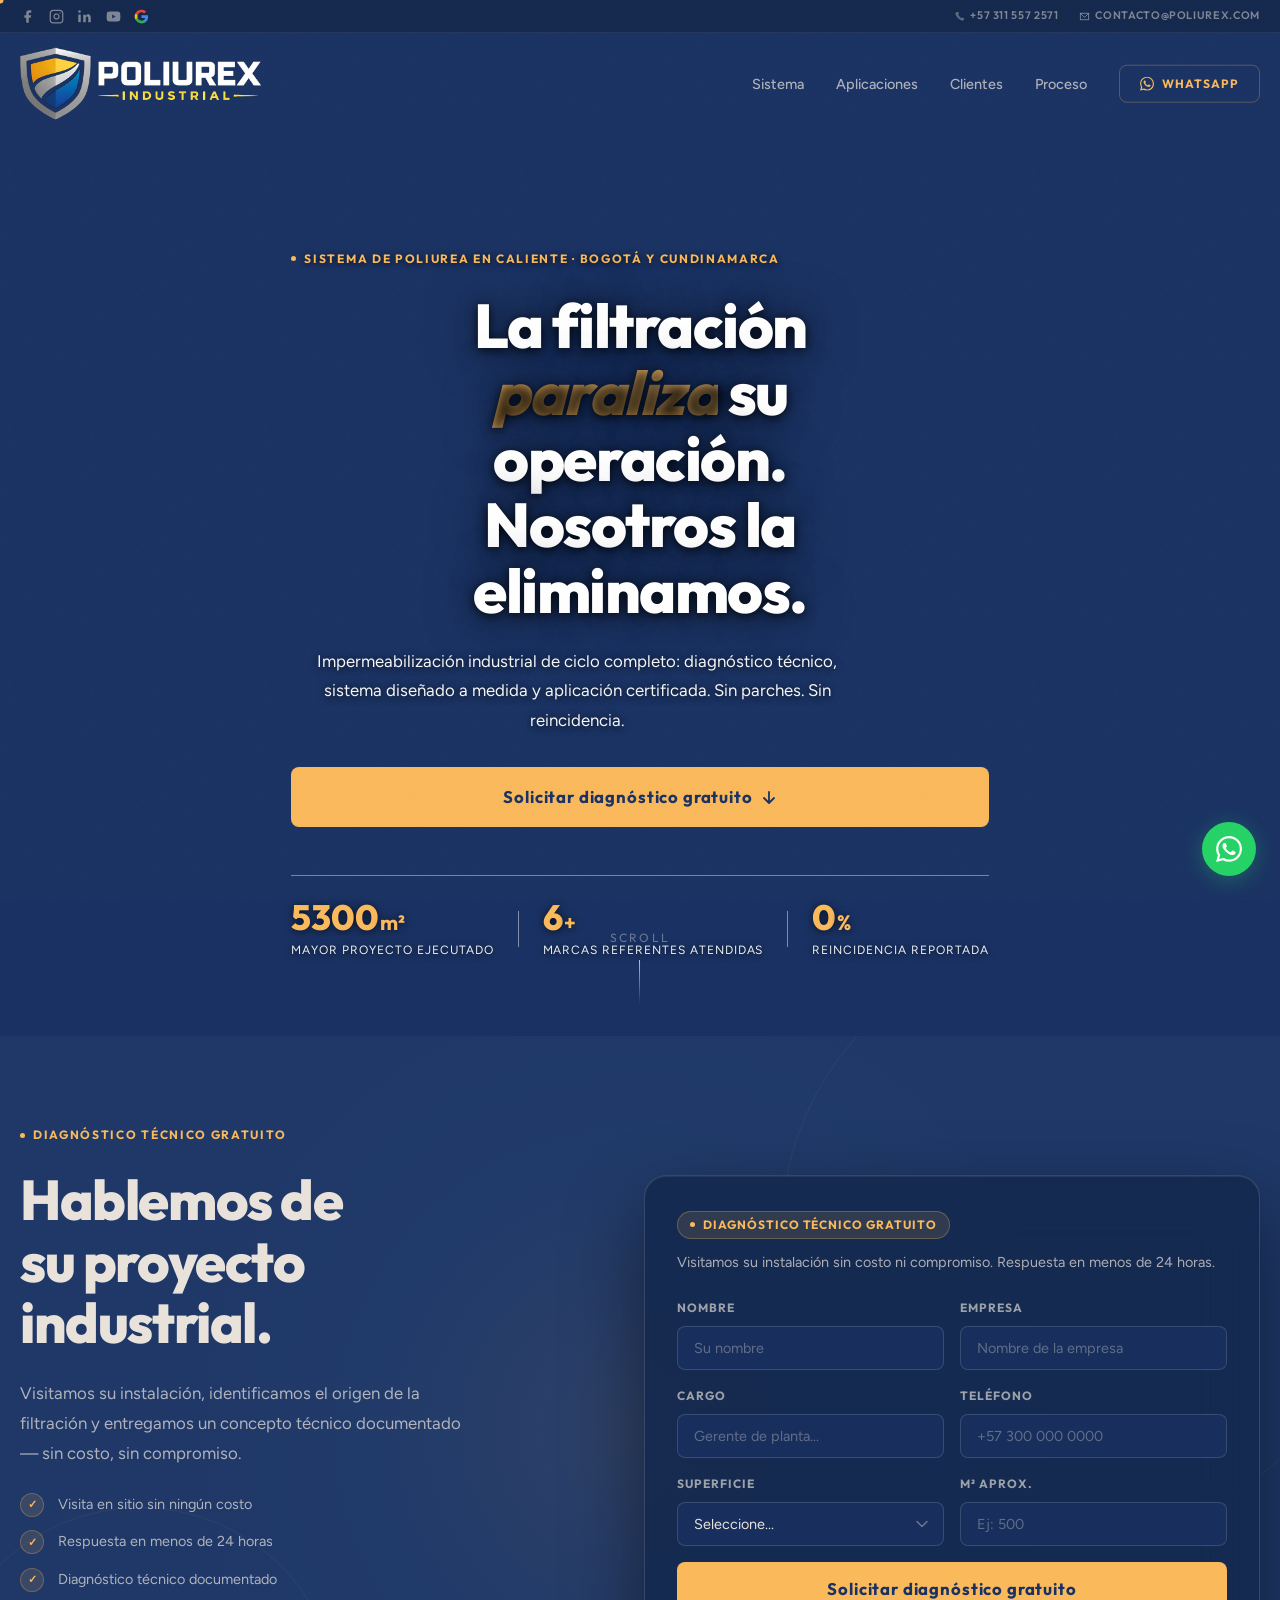
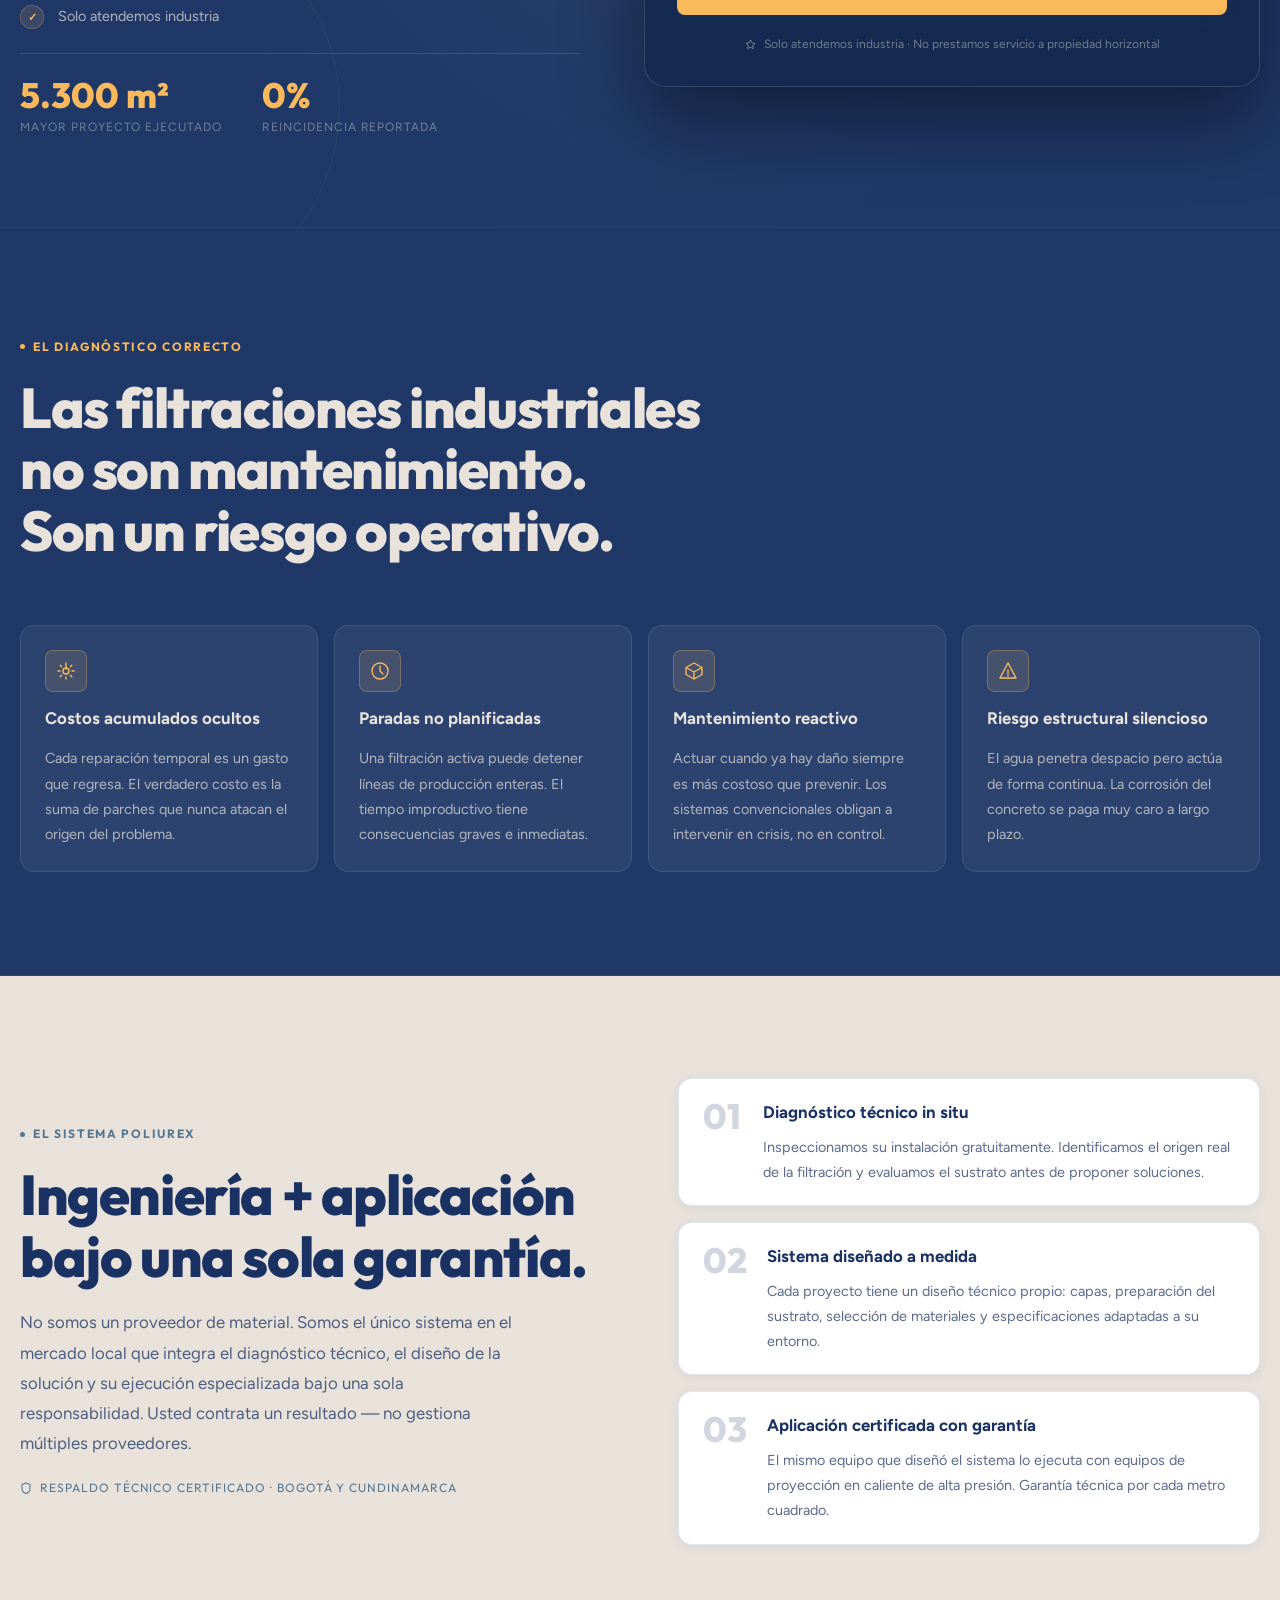
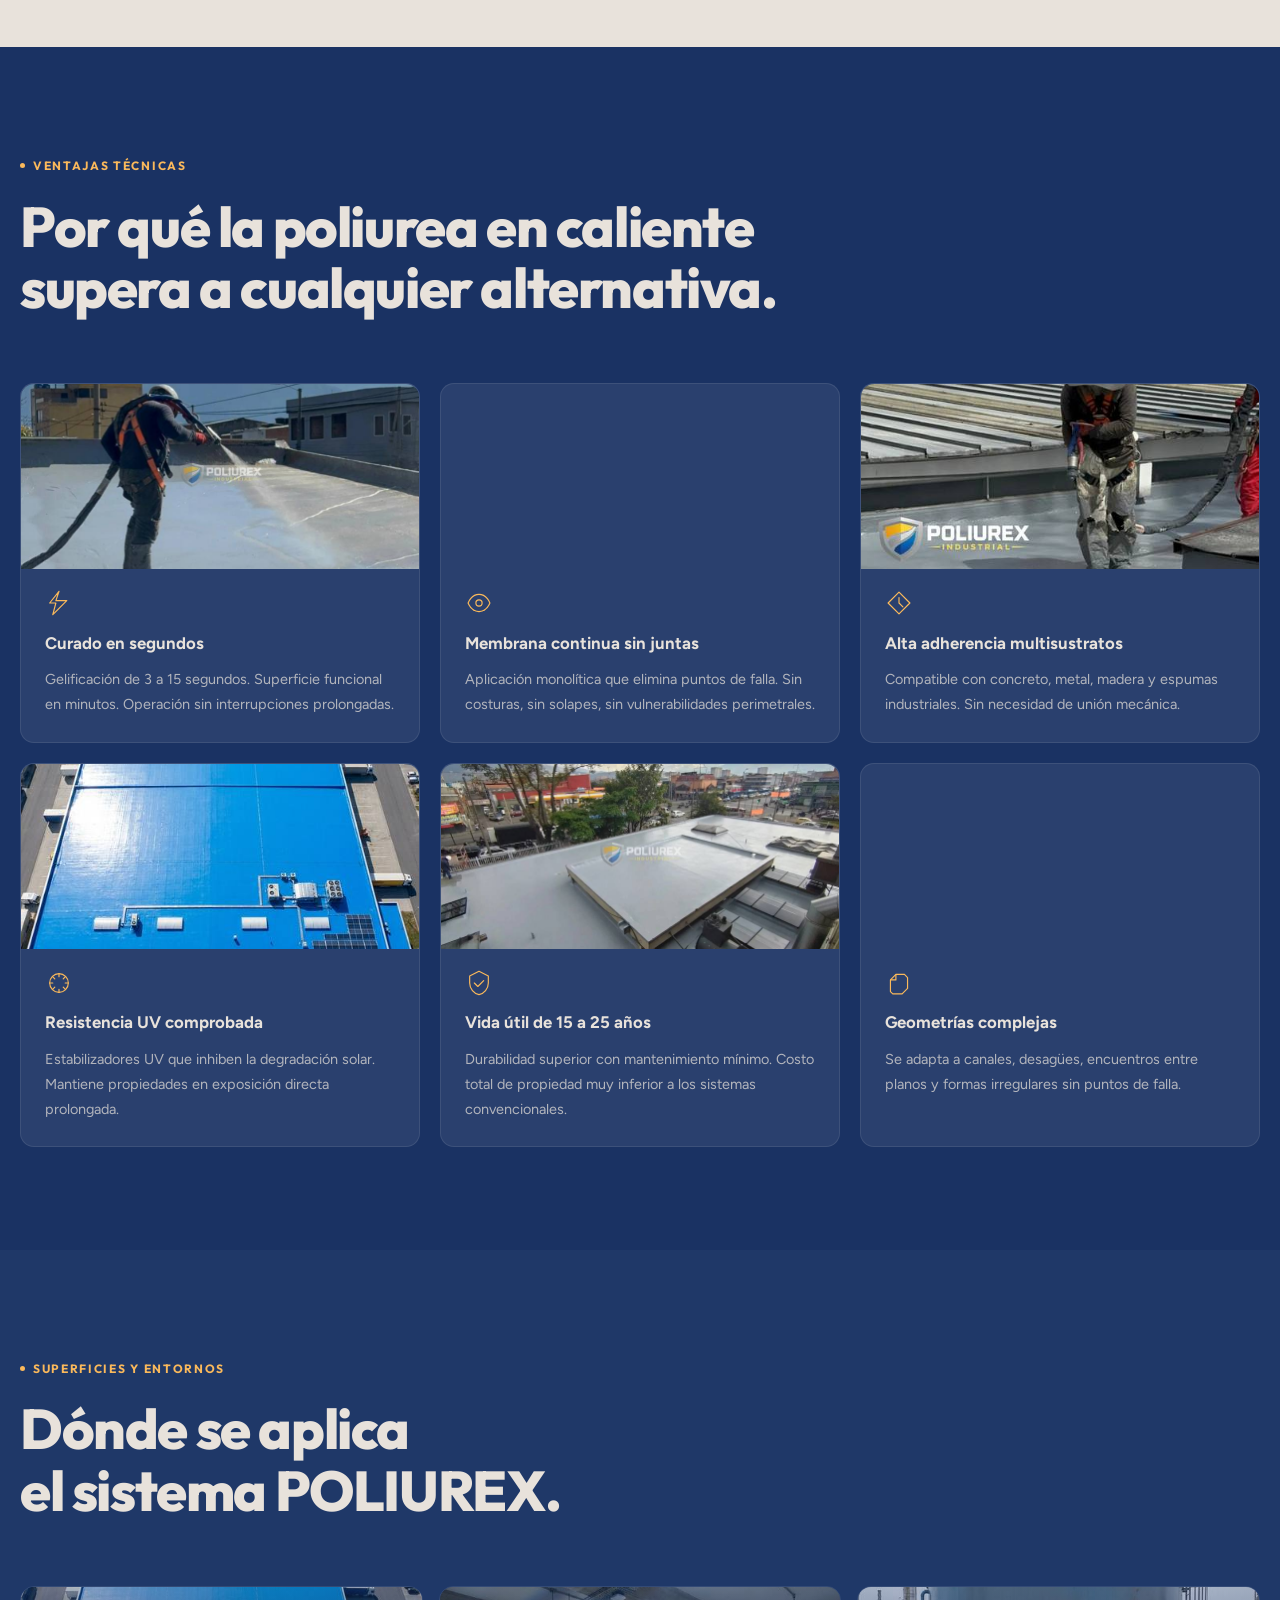
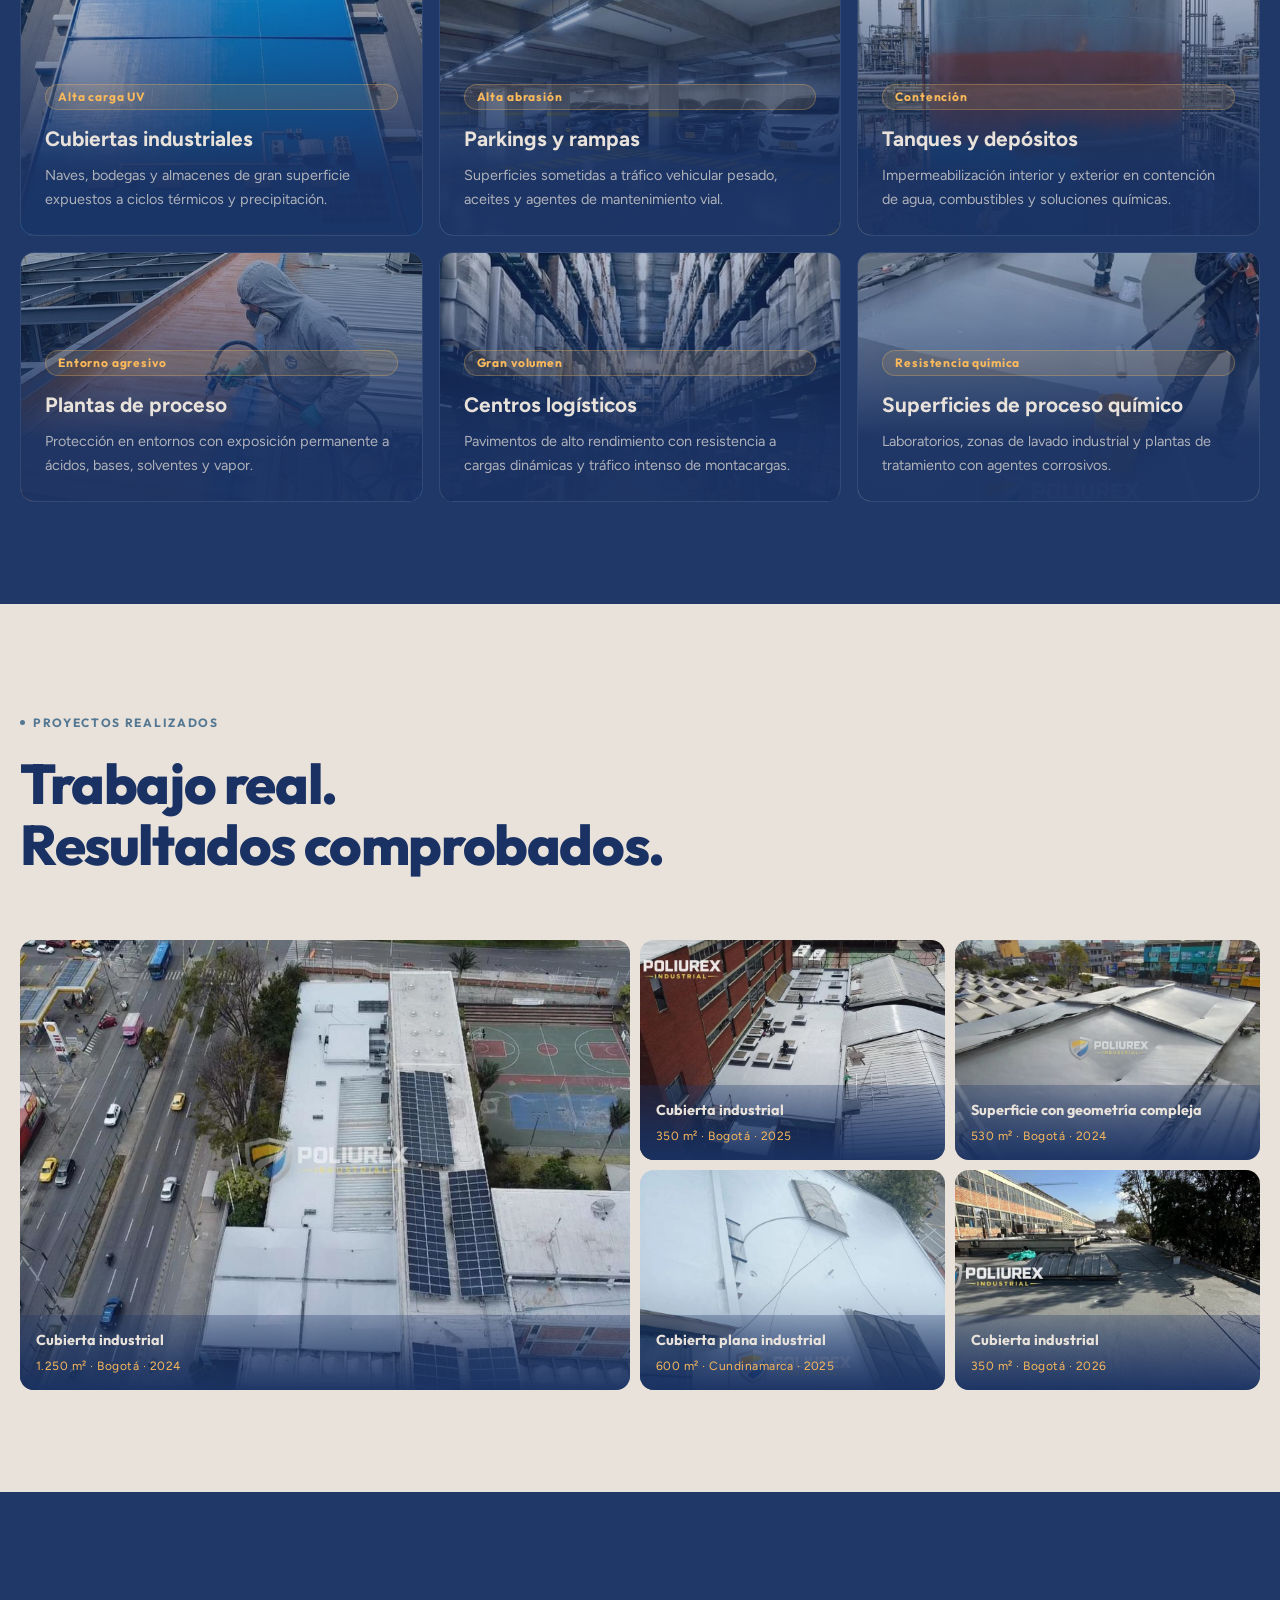
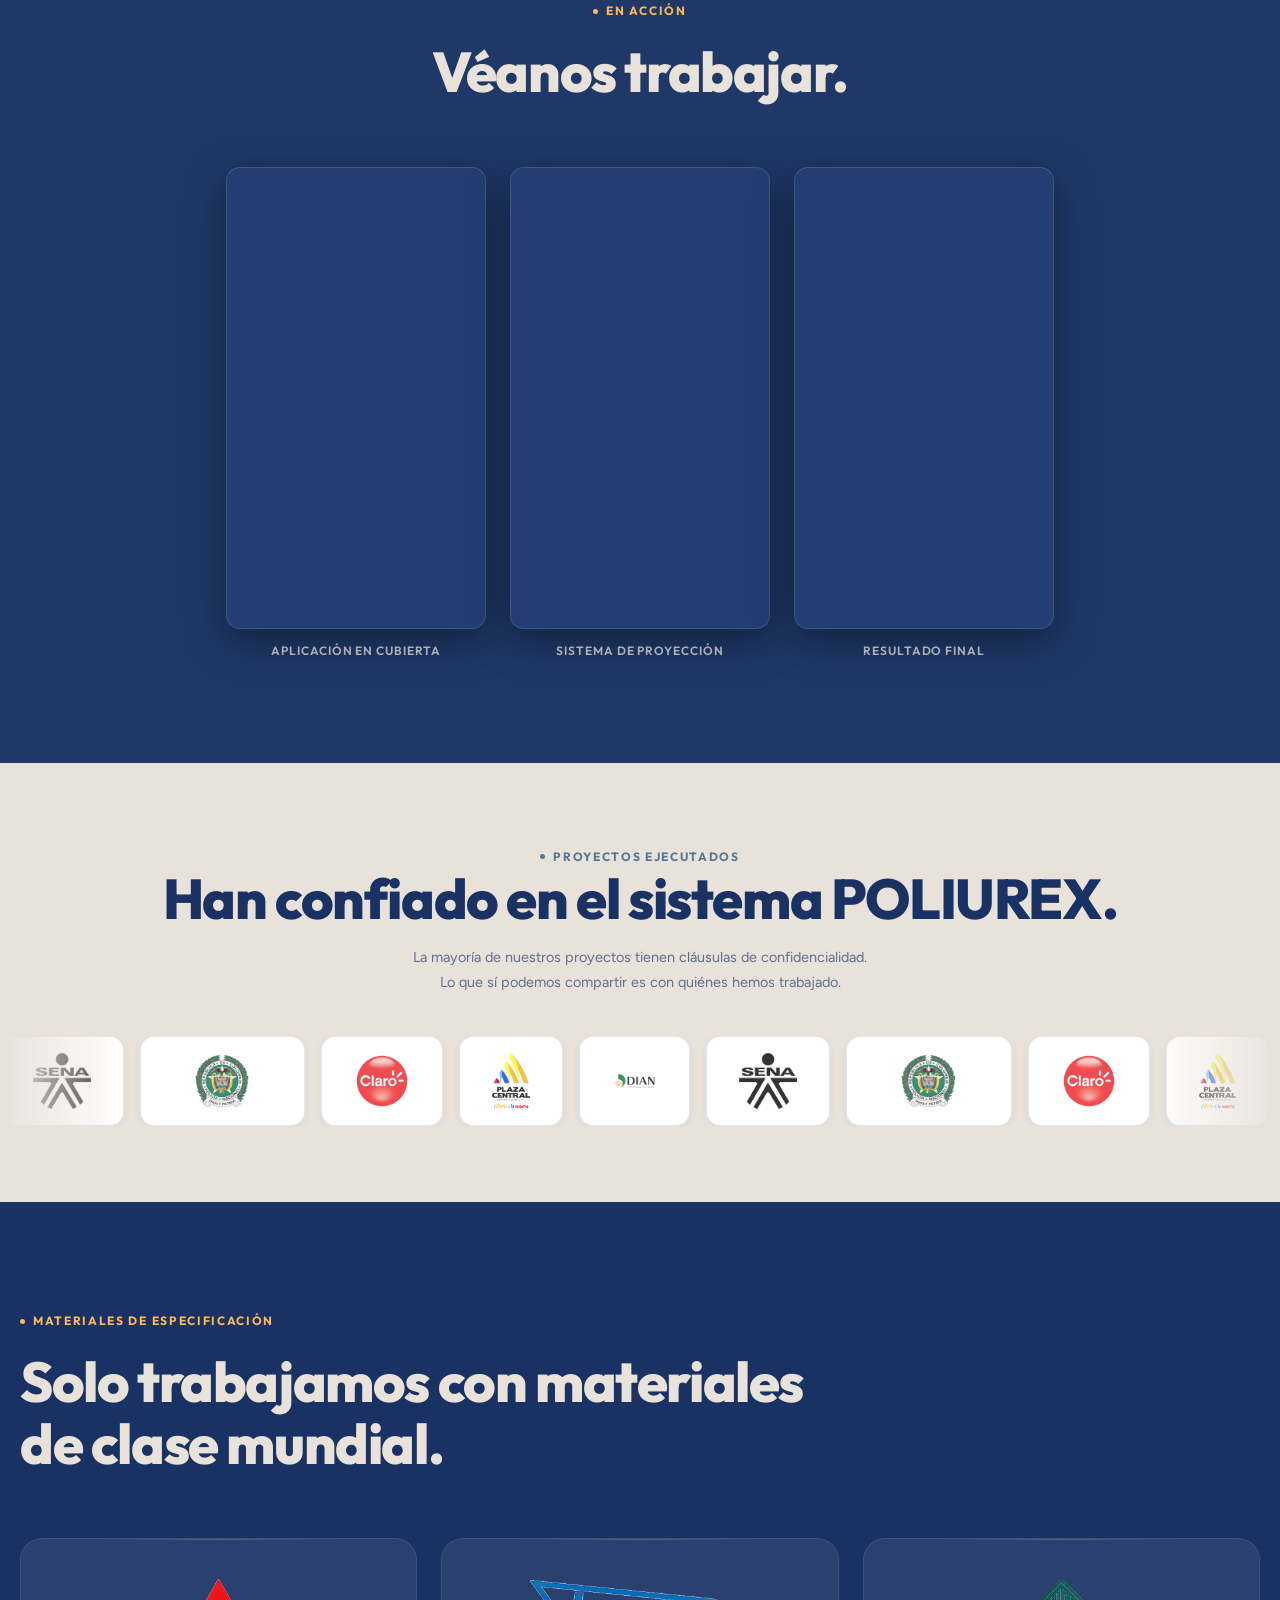
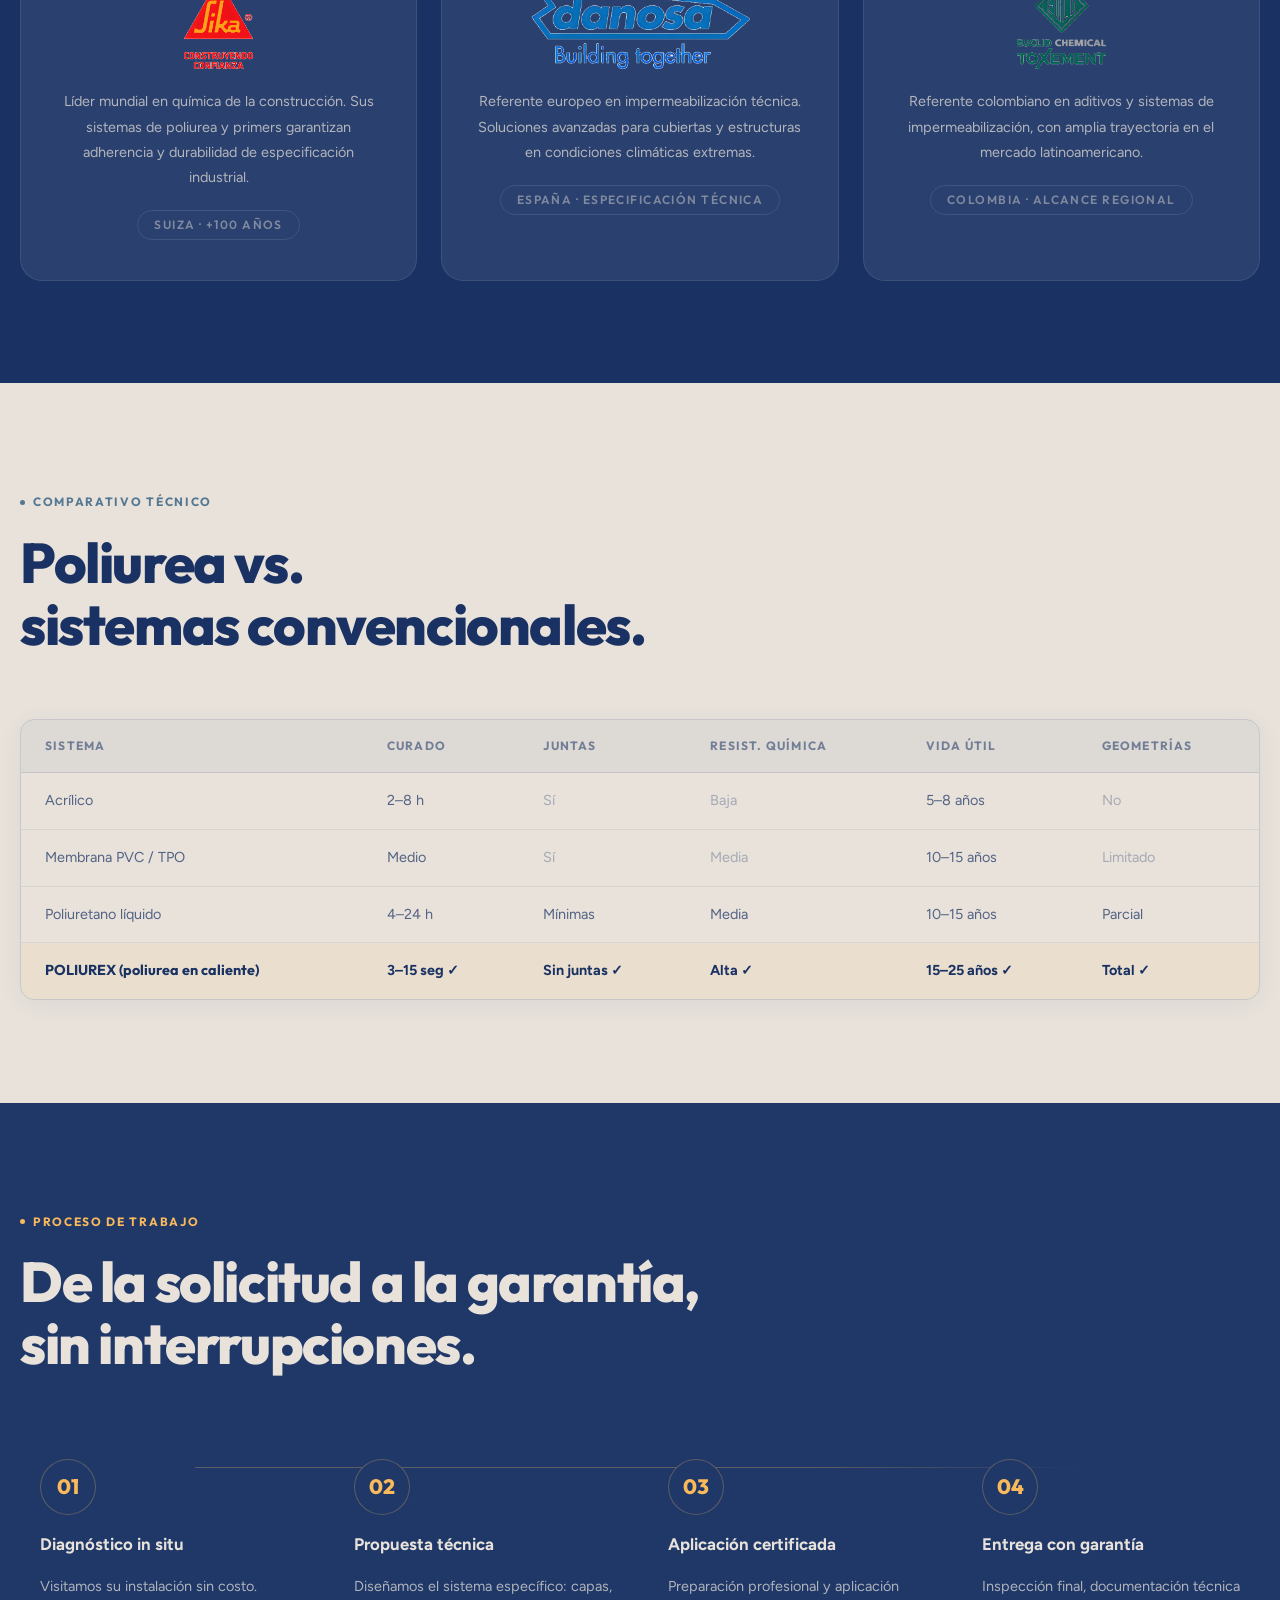
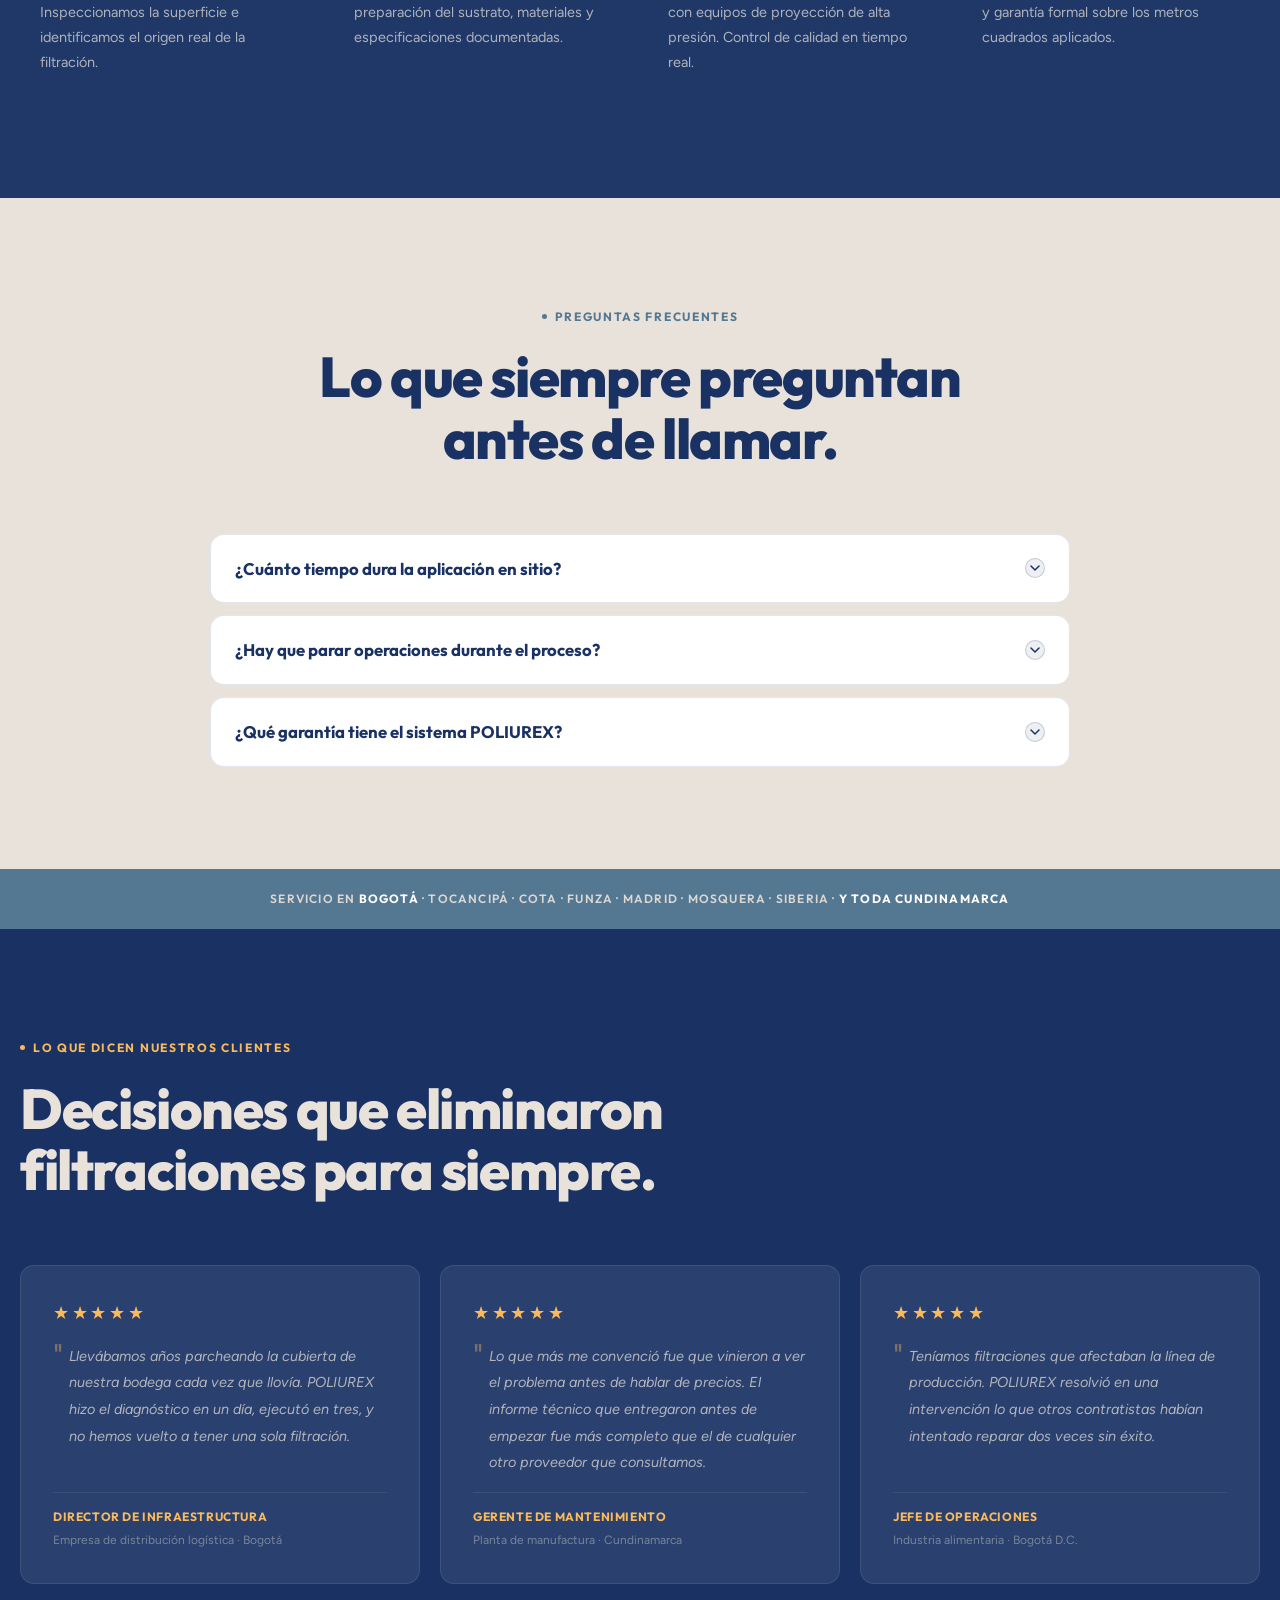
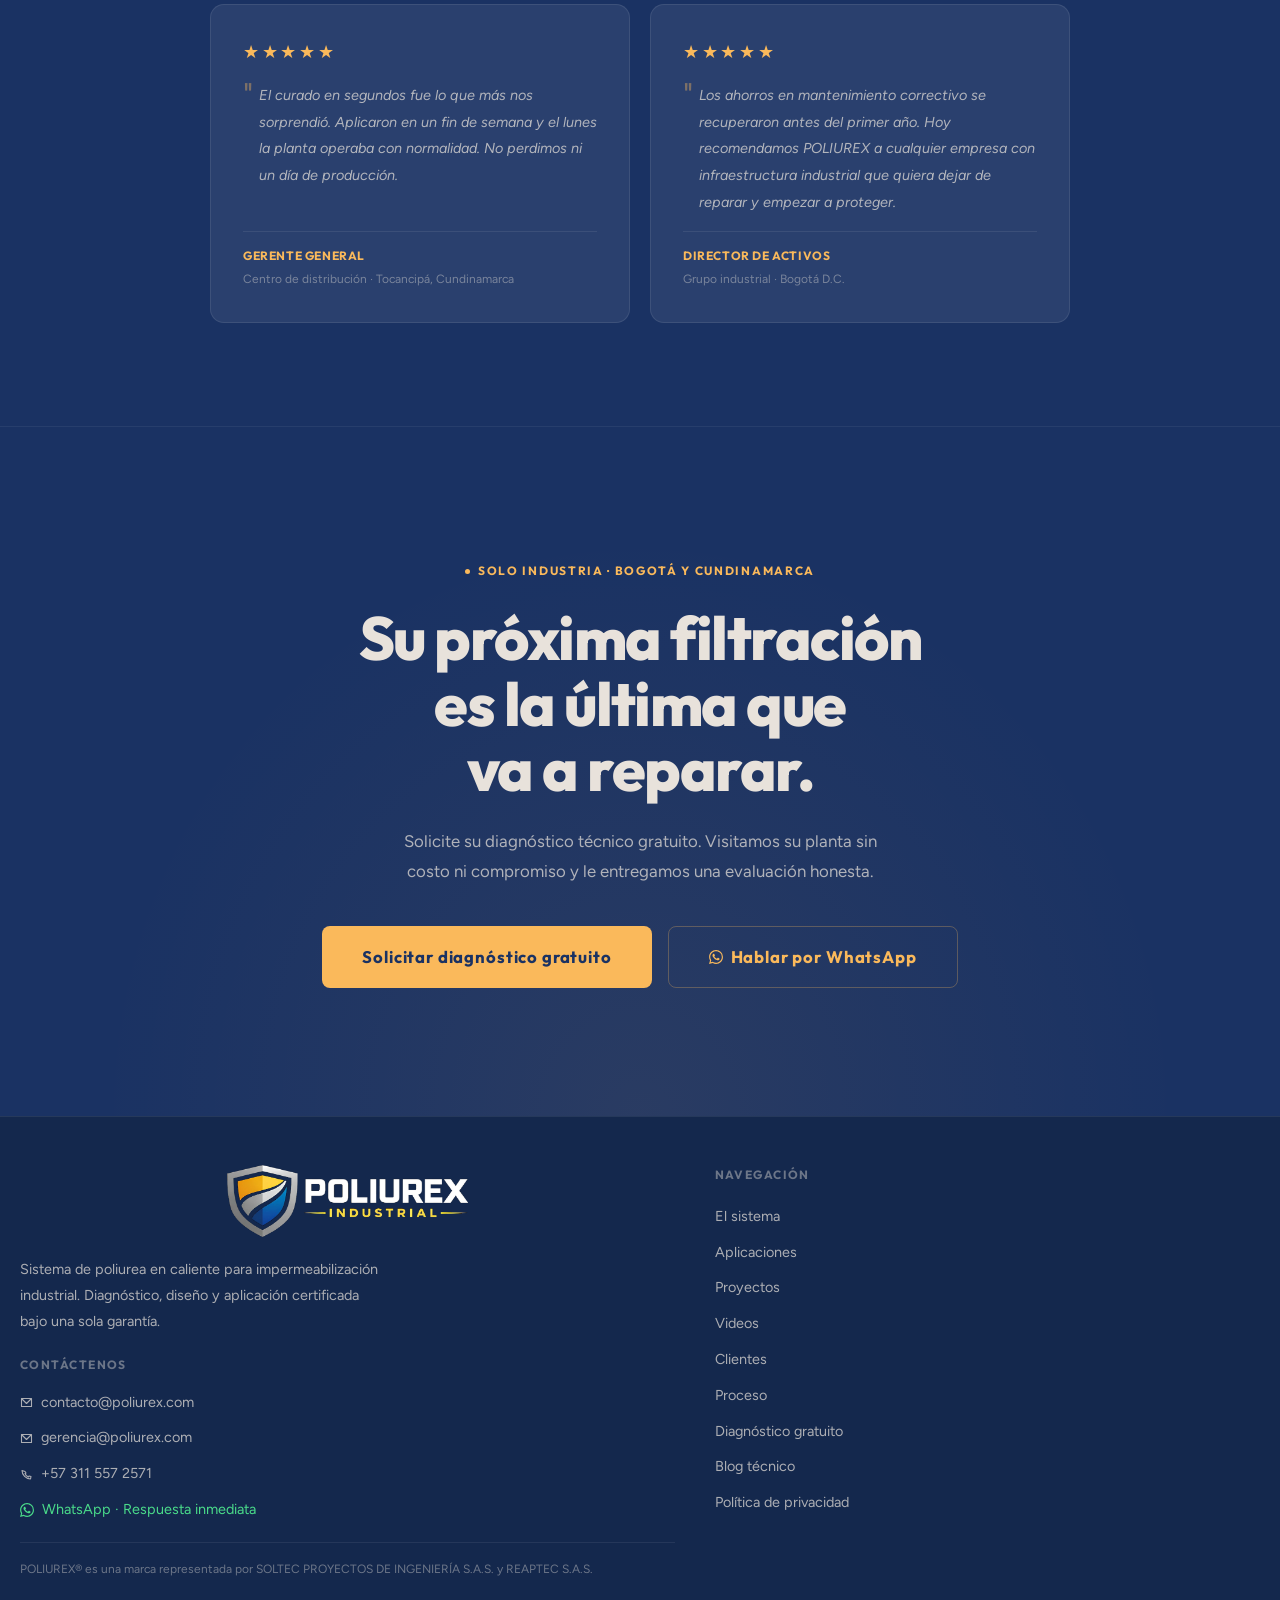
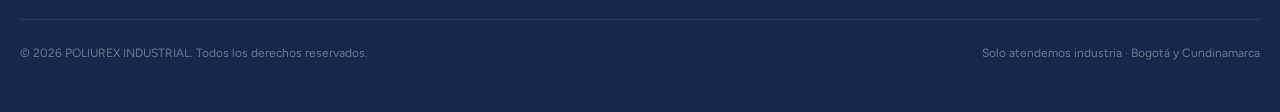
==== index.html @ d919fe00 "Multi-archivo - velocidad optimizada" ====
<!DOCTYPE html>
<html lang="es">
<head>
<meta charset="UTF-8">
<meta name="viewport" content="width=device-width, initial-scale=1.0">
<title>POLIUREX — Impermeabilización Industrial con Poliurea en Caliente | Bogotá y Cundinamarca</title>
<meta name="description" content="Sistema de poliurea en caliente para impermeabilización industrial en Bogotá y Cundinamarca. Diagnóstico técnico gratuito, diseño e instalación certificada bajo una sola garantía.">
<meta name="keywords" content="impermeabilización industrial Bogotá, poliurea en caliente Colombia, impermeabilización bodega Bogotá, poliurea industrial Cundinamarca">
<meta name="robots" content="index, follow">
<link rel="canonical" href="https://poliurex.com/">
<meta property="og:type" content="website">
<meta property="og:url" content="https://poliurex.com/">
<meta property="og:title" content="POLIUREX — Impermeabilización Industrial con Poliurea en Caliente">
<meta property="og:description" content="Sistema completo: diagnóstico técnico, diseño e instalación certificada. Solo industria. Bogotá y Cundinamarca.">
<meta property="og:locale" content="es_CO">
<link rel="dns-prefetch" href="//www.youtube.com">
<noscript></noscript>
<link rel="icon" type="image/png" href="./assets/logos/favicon-42c9f9.png">
<link rel="apple-touch-icon" href="./assets/logos/favicon-42c9f9.png">
<script type="application/ld+json">
{"@context":"https://schema.org","@type":"LocalBusiness","name":"POLIUREX INDUSTRIAL","telephone":"+573115572571","email":"contacto@poliurex.com","address":{"@type":"PostalAddress","addressLocality":"Bogotá D.C.","addressRegion":"Cundinamarca","addressCountry":"CO"},"url":"https://poliurex.com","areaServed":["Bogotá","Cundinamarca","Tocancipá","Cota","Funza","Madrid","Mosquera","Siberia"]}
</script>

<link rel="stylesheet" href="./assets/css/style.css">
<link rel="preconnect" href="https://fonts.googleapis.com">
<link rel="preconnect" href="https://fonts.gstatic.com" crossorigin>
<link rel="preload" href="https://fonts.googleapis.com/css2?family=Outfit:wght@400;500;600;700;800&family=Figtree:wght@300;400;500;600&display=swap" as="style" onload="this.onload=null;this.rel='stylesheet'">
<noscript><link rel="stylesheet" href="https://fonts.googleapis.com/css2?family=Outfit:wght@400;500;600;700;800&family=Figtree:wght@300;400;500;600&display=swap"></noscript>
</head>
<body>
<div class="grain" aria-hidden="true"></div>
<div class="cursor" id="cursor" aria-hidden="true"></div>
<div class="cursor-follower" id="cursor-follower" aria-hidden="true"></div>

<!-- TOP BAR -->
<div class="top-bar" role="banner">
  <div class="top-bar__inner">
    <div class="top-bar__social" aria-label="Redes sociales">
      <a href="https://www.facebook.com/profile.php?id=61588581866421&locale=es_LA" target="_blank" rel="noopener noreferrer" aria-label="Facebook POLIUREX"><svg width="15" height="15" viewBox="0 0 24 24" fill="currentColor"><path d="M18 2h-3a5 5 0 00-5 5v3H7v4h3v8h4v-8h3l1-4h-4V7a1 1 0 011-1h3z"/></svg></a>
      <a href="https://www.instagram.com/poliurexindustrial/" target="_blank" rel="noopener noreferrer" aria-label="Instagram POLIUREX"><svg width="15" height="15" viewBox="0 0 24 24" fill="none" stroke="currentColor" stroke-width="2" stroke-linecap="round" stroke-linejoin="round"><rect x="2" y="2" width="20" height="20" rx="5"/><path d="M16 11.37A4 4 0 1112.63 8 4 4 0 0116 11.37z"/><line x1="17.5" y1="6.5" x2="17.51" y2="6.5"/></svg></a>
      <a href="https://www.linkedin.com/company/poliurex-industrial/?viewAsMember=true" target="_blank" rel="noopener noreferrer" aria-label="LinkedIn POLIUREX"><svg width="15" height="15" viewBox="0 0 24 24" fill="currentColor"><path d="M16 8a6 6 0 016 6v7h-4v-7a2 2 0 00-4 0v7H10V9h4v2a6 6 0 016-3z"/><rect x="2" y="9" width="4" height="12"/><circle cx="4" cy="4" r="2"/></svg></a>
      <a href="https://www.youtube.com/channel/UCNu7W9iipQv5QiluJbqRsuQ" target="_blank" rel="noopener noreferrer" aria-label="YouTube POLIUREX"><svg width="15" height="15" viewBox="0 0 24 24" fill="currentColor"><path d="M22.54 6.42a2.78 2.78 0 00-1.95-1.96C18.88 4 12 4 12 4s-6.88 0-8.59.46a2.78 2.78 0 00-1.95 1.96A29 29 0 001 12a29 29 0 00.46 5.58 2.78 2.78 0 001.95 1.95C5.12 20 12 20 12 20s6.88 0 8.59-.46a2.78 2.78 0 001.95-1.95A29 29 0 0023 12a29 29 0 00-.46-5.58z"/><polygon points="9.75 15.02 15.5 12 9.75 8.98 9.75 15.02" fill="#1A3263"/></svg></a>
      <a href="https://share.google/ryq8pQ11XBYmmvuZi" target="_blank" rel="noopener noreferrer" aria-label="Google Business POLIUREX"><svg width="15" height="15" viewBox="0 0 24 24"><path d="M22.56 12.25c0-.78-.07-1.53-.2-2.25H12v4.26h5.92c-.26 1.37-1.04 2.53-2.21 3.31v2.77h3.57c2.08-1.92 3.28-4.74 3.28-8.09z" fill="#4285F4"/><path d="M12 23c2.97 0 5.46-.98 7.28-2.66l-3.57-2.77c-.98.66-2.23 1.06-3.71 1.06-2.86 0-5.29-1.93-6.16-4.53H2.18v2.84C3.99 20.53 7.7 23 12 23z" fill="#34A853"/><path d="M5.84 14.09c-.22-.66-.35-1.36-.35-2.09s.13-1.43.35-2.09V7.07H2.18C1.43 8.55 1 10.22 1 12s.43 3.45 1.18 4.93l3.66-2.84z" fill="#FBBC05"/><path d="M12 5.38c1.62 0 3.06.56 4.21 1.64l3.15-3.15C17.45 2.09 14.97 1 12 1 7.7 1 3.99 3.47 2.18 7.07l3.66 2.84c.87-2.6 3.3-4.53 6.16-4.53z" fill="#EA4335"/></svg></a>
    </div>
    <div class="top-bar__contact">
      <a href="tel:+573115572571">
        <svg width="11" height="11" viewBox="0 0 12 12" fill="none"><path d="M2 2c0 4 4 8 8 8l.5-2-1.5-.5-.5.8C7 7.8 4.2 5 4.2 3.5l.8-.5L4.5 1.5 2 2z" stroke="currentColor" stroke-width="1" stroke-linejoin="round" fill="currentColor" opacity=".6"/></svg>
        +57 311 557 2571
      </a>
      <a href="mailto:contacto@poliurex.com">
        <svg width="11" height="11" viewBox="0 0 12 12" fill="none"><path d="M1.5 2.5h9l-4.5 4.5-4.5-4.5z" stroke="currentColor" stroke-width="1" stroke-linejoin="round" fill="none"/><path d="M1.5 2.5v7h9v-7" stroke="currentColor" stroke-width="1" stroke-linejoin="round"/></svg>
        contacto@poliurex.com
      </a>
    </div>
  </div>
</div>

<!-- NAV -->
<nav class="nav" id="nav" role="navigation" aria-label="Navegación principal">
  <div class="nav__inner">
    <a href="/" class="nav__logo" aria-label="POLIUREX INDUSTRIAL – Inicio">
      <img src="./assets/logos/logo-db38ff.png" alt="POLIUREX INDUSTRIAL" class="nav__logo-img" width="260" height="72" loading="eager">
    </a>
    <ul class="nav__links" role="list">
      <li><a href="#sistema">Sistema</a></li>
      <li><a href="#aplicaciones">Aplicaciones</a></li>
      <li><a href="#clientes">Clientes</a></li>
      <li><a href="#proceso">Proceso</a></li>
    </ul>
    <a href="https://wa.me/573115572571?text=Hola%2C%20necesito%20informaci%C3%B3n%20sobre%20impermeabilizaci%C3%B3n%20industrial" class="nav__cta" target="_blank" rel="noopener noreferrer" aria-label="Contactar por WhatsApp"><svg width="14" height="14" viewBox="0 0 24 24" fill="currentColor"><path d="M17.472 14.382c-.297-.149-1.758-.867-2.03-.967-.273-.099-.471-.148-.67.15-.197.297-.767.966-.94 1.164-.173.199-.347.223-.644.075-.297-.15-1.255-.463-2.39-1.475-.883-.788-1.48-1.761-1.653-2.059-.173-.297-.018-.458.13-.606.134-.133.298-.347.446-.52.149-.174.198-.298.298-.497.099-.198.05-.371-.025-.52-.075-.149-.669-1.612-.916-2.207-.242-.579-.487-.5-.669-.51-.173-.008-.371-.01-.57-.01-.198 0-.52.074-.792.372-.272.297-1.04 1.016-1.04 2.479 0 1.462 1.065 2.875 1.213 3.074.149.198 2.096 3.2 5.077 4.487.709.306 1.262.489 1.694.625.712.227 1.36.195 1.871.118.571-.085 1.758-.719 2.006-1.413.248-.694.248-1.289.173-1.413-.074-.124-.272-.198-.57-.347m-5.421 7.403h-.004a9.87 9.87 0 01-5.031-1.378l-.361-.214-3.741.982.998-3.648-.235-.374a9.86 9.86 0 01-1.51-5.26c.001-5.45 4.436-9.884 9.888-9.884 2.64 0 5.122 1.03 6.988 2.898a9.825 9.825 0 012.893 6.994c-.003 5.45-4.437 9.884-9.885 9.884m8.413-18.297A11.815 11.815 0 0012.05 0C5.495 0 .16 5.335.157 11.892c0 2.096.547 4.142 1.588 5.945L.057 24l6.305-1.654a11.882 11.882 0 005.683 1.448h.005c6.554 0 11.89-5.335 11.893-11.893a11.821 11.821 0 00-3.48-8.413z"/></svg> <span>WHATSAPP</span></a>
    <button class="nav__hamburger" id="nav-hamburger" aria-label="Abrir menú" aria-expanded="false" aria-controls="nav-mobile"><span></span><span></span></button>
  </div>
  <div class="nav__mobile" id="nav-mobile" aria-hidden="true">
    <ul role="list"><li><a href="#sistema">Sistema</a></li><li><a href="#aplicaciones">Aplicaciones</a></li><li><a href="#clientes">Clientes</a></li><li><a href="#proceso">Proceso</a></li></ul>
    <a href="https://wa.me/573115572571" class="btn btn--primary btn--full" target="_blank" rel="noopener noreferrer">Solicitar diagnóstico gratuito</a>
  </div>
</nav>

<main id="main">
<!-- HERO -->
<section class="hero" id="hero" aria-labelledby="hero-heading">
  <video class="hero__video" autoplay muted loop playsinline aria-hidden="true"><source src="./assets/videos/hero-96bc15.mp4" type="video/mp4"></video>
  <div class="hero__overlay"></div>
    <div class="hero__gradient" aria-hidden="true"></div>
  <div class="hero__inner">
    <div class="hero__content reveal">
      <div class="eyebrow"><span class="eyebrow__dot" aria-hidden="true"></span>Sistema de poliurea en caliente · Bogotá y Cundinamarca</div>
      <h1 class="hero__title" id="hero-heading">La filtración<br><em>paraliza</em> su<br>operación.<br>Nosotros la<br>eliminamos.</h1>
      <p class="hero__sub">Impermeabilización industrial de ciclo completo: diagnóstico técnico, sistema diseñado a medida y aplicación certificada. Sin parches. Sin reincidencia.</p>
      <a href="#diagnostico" class="btn btn--primary hero__scroll-cta">Solicitar diagnóstico gratuito<svg width="16" height="16" viewBox="0 0 16 16" fill="none" aria-hidden="true"><path d="M8 3v10M3 9l5 5 5-5" stroke="currentColor" stroke-width="1.8" stroke-linecap="round" stroke-linejoin="round"/></svg></a><div class="hero__stats" role="list">
        <div class="stat" role="listitem"><div class="stat__value"><span class="stat__num" data-count="5300">0</span><span class="stat__unit">m²</span></div><span class="stat__label">Mayor proyecto ejecutado</span></div>
        <div class="stat__divider" aria-hidden="true"></div>
        <div class="stat" role="listitem"><div class="stat__value"><span class="stat__num" data-count="6">0</span><span class="stat__unit">+</span></div><span class="stat__label">Marcas referentes atendidas</span></div>
        <div class="stat__divider" aria-hidden="true"></div>
        <div class="stat" role="listitem"><div class="stat__value"><span class="stat__num" data-count="0">0</span><span class="stat__unit">%</span></div><span class="stat__label">Reincidencia reportada</span></div>
      </div>
    </div>
    
  </div>
  <div class="hero__scroll" aria-hidden="true"><span>scroll</span><div class="hero__scroll-line"></div></div>
</section>

<!-- FORM SECTION -->
<section class="form-section" id="diagnostico" aria-labelledby="form-section-heading">
  <div class="form-section__glow" aria-hidden="true"></div>
  <div class="form-section__rings" aria-hidden="true"></div>
  <div class="container">
    <div class="form-section__inner">

      <!-- Left: value proposition -->
      <div class="form-section__left reveal">
        <div class="eyebrow"><span class="eyebrow__dot" aria-hidden="true"></span>Diagnóstico técnico gratuito</div>
        <h2 class="form-section__title" id="form-section-heading">
          Hablemos de<br>su proyecto<br>industrial.
        </h2>
        <p class="form-section__sub">
          Visitamos su instalación, identificamos el origen de la filtración y entregamos un concepto técnico documentado — sin costo, sin compromiso.
        </p>
        <ul class="form-perks" role="list">
          <li class="form-perk"><span class="form-perk__check" aria-hidden="true">✓</span>Visita en sitio sin ningún costo</li>
          <li class="form-perk"><span class="form-perk__check" aria-hidden="true">✓</span>Respuesta en menos de 24 horas</li>
          <li class="form-perk"><span class="form-perk__check" aria-hidden="true">✓</span>Diagnóstico técnico documentado</li>
          <li class="form-perk"><span class="form-perk__check" aria-hidden="true">✓</span>Solo atendemos industria</li>
        </ul>
        <div class="form-mini-stats">
          <div>
            <div class="form-mini-stat__num">5.300 m²</div>
            <div class="form-mini-stat__label">Mayor proyecto ejecutado</div>
          </div>
          <div>
            <div class="form-mini-stat__num">0%</div>
            <div class="form-mini-stat__label">Reincidencia reportada</div>
          </div>
        </div>
      </div>

      <!-- Right: form card with animated border -->
      <div class="reveal reveal--delay" role="complementary">
        <div class="form-card form-card--anim" aria-label="Formulario de diagnóstico gratuito">
          <div class="form-card__header">
            <span class="form-card__badge">Diagnóstico técnico gratuito</span>
            <p class="form-card__sub">Visitamos su instalación sin costo ni compromiso. Respuesta en menos de 24 horas.</p>
          </div>
          <form class="form" id="hero-form" novalidate aria-label="Solicitar diagnóstico">
            <input type="text" name="_honey" tabindex="-1" autocomplete="off" aria-hidden="true" style="display:none">
            <div class="form__row">
              <div class="form__field"><label for="nombre" class="form__label">Nombre</label><input type="text" id="nombre" name="nombre" class="form__input" placeholder="Su nombre" required autocomplete="given-name"></div>
              <div class="form__field"><label for="empresa" class="form__label">Empresa</label><input type="text" id="empresa" name="empresa" class="form__input" placeholder="Nombre de la empresa" required autocomplete="organization"></div>
            </div>
            <div class="form__row">
              <div class="form__field"><label for="cargo" class="form__label">Cargo</label><input type="text" id="cargo" name="cargo" class="form__input" placeholder="Gerente de planta..." required></div>
              <div class="form__field"><label for="telefono" class="form__label">Teléfono</label><input type="tel" id="telefono" name="telefono" class="form__input" placeholder="+57 300 000 0000" required autocomplete="tel"></div>
            </div>
            <div class="form__row">
              <div class="form__field"><label for="superficie" class="form__label">Superficie</label>
                <div class="form__select-wrap">
                  <select id="superficie" name="superficie" class="form__select" required>
                    <option value="" disabled selected>Seleccione...</option>
                    <option>Cubierta industrial</option><option>Bodega / Almacén</option><option>Parking / Rampa</option><option>Tanque / Depósito</option><option>Planta de proceso</option><option>Pavimento industrial</option><option>Centro comercial</option><option>Otro</option>
                  </select>
                  <svg class="form__select-icon" width="12" height="7" viewBox="0 0 12 7" fill="none"><path d="M1 1L6 6L11 1" stroke="currentColor" stroke-width="1.5" stroke-linecap="round" stroke-linejoin="round"/></svg>
                </div>
              </div>
              <div class="form__field"><label for="metros" class="form__label">M² aprox.</label><input type="number" id="metros" name="metros" class="form__input" placeholder="Ej: 500" min="1"></div>
            </div>
            <button type="submit" class="btn btn--primary btn--full btn--submit">Solicitar diagnóstico gratuito</button>
            <p class="form__disclaimer"><svg width="11" height="11" viewBox="0 0 11 11" fill="none"><path d="M5.5 1L6.9 3.8L10 4.3L7.75 6.5L8.3 9.6L5.5 8.1L2.7 9.6L3.25 6.5L1 4.3L4.1 3.8Z" stroke="currentColor" stroke-width="1" stroke-linejoin="round"/></svg>Solo atendemos industria · No prestamos servicio a propiedad horizontal</p>
          </form>
          <div class="form-card__success" id="form-success" aria-live="polite">
            <div class="success__icon"><svg width="26" height="26" viewBox="0 0 26 26" fill="none"><path d="M5 13L10.5 18.5L21 8" stroke="currentColor" stroke-width="2" stroke-linecap="round" stroke-linejoin="round"/></svg></div>
            <h3>Solicitud enviada</h3>
            <p>Nuestro equipo técnico lo contactará en las próximas 24 horas.</p>
            <a href="https://wa.me/573115572571" class="btn btn--ghost" target="_blank" rel="noopener noreferrer">Hablar ahora por WhatsApp</a>
          </div>
        </div>
      </div>

    </div>
  </div>
</section>

<!-- PAIN — dark -->
<section class="pain" id="dolor" aria-labelledby="dolor-heading">
  <div class="container">
    <div class="section-header reveal">
      <div class="eyebrow"><span class="eyebrow__dot" aria-hidden="true"></span>El diagnóstico correcto</div>
      <h2 class="section-title" id="dolor-heading">Las filtraciones industriales<br>no son mantenimiento.<br>Son un riesgo operativo.</h2>
    </div>
    <div class="pain__grid" role="list">
      <article class="pain-card reveal" role="listitem"><div class="pain-card__icon"><svg width="20" height="20" viewBox="0 0 20 20" fill="none"><path d="M10 2v6M10 18v-2M2 10h2M16 10h2M4.22 4.22l1.42 1.42M14.36 14.36l1.42 1.42M4.22 15.78l1.42-1.42M14.36 5.64l1.42-1.42" stroke="currentColor" stroke-width="1.4" stroke-linecap="round"/><circle cx="10" cy="10" r="3" stroke="currentColor" stroke-width="1.4"/></svg></div><h3>Costos acumulados ocultos</h3><p>Cada reparación temporal es un gasto que regresa. El verdadero costo es la suma de parches que nunca atacan el origen del problema.</p></article>
      <article class="pain-card reveal reveal--delay" role="listitem"><div class="pain-card__icon"><svg width="20" height="20" viewBox="0 0 20 20" fill="none"><circle cx="10" cy="10" r="8" stroke="currentColor" stroke-width="1.4"/><path d="M10 5v5l3 3" stroke="currentColor" stroke-width="1.4" stroke-linecap="round" stroke-linejoin="round"/></svg></div><h3>Paradas no planificadas</h3><p>Una filtración activa puede detener líneas de producción enteras. El tiempo improductivo tiene consecuencias graves e inmediatas.</p></article>
      <article class="pain-card reveal reveal--delay-2" role="listitem"><div class="pain-card__icon"><svg width="20" height="20" viewBox="0 0 20 20" fill="none"><path d="M10 2L2 6.5v7L10 18l8-4.5v-7L10 2z" stroke="currentColor" stroke-width="1.4" stroke-linejoin="round"/><path d="M2 6.5L10 11l8-4.5M10 11v7" stroke="currentColor" stroke-width="1.4" stroke-linejoin="round"/></svg></div><h3>Mantenimiento reactivo</h3><p>Actuar cuando ya hay daño siempre es más costoso que prevenir. Los sistemas convencionales obligan a intervenir en crisis, no en control.</p></article>
      <article class="pain-card reveal reveal--delay-3" role="listitem"><div class="pain-card__icon"><svg width="20" height="20" viewBox="0 0 20 20" fill="none"><path d="M10 2L2 17h16L10 2z" stroke="currentColor" stroke-width="1.4" stroke-linejoin="round"/><path d="M10 9v4M10 14.5v.5" stroke="currentColor" stroke-width="1.4" stroke-linecap="round"/></svg></div><h3>Riesgo estructural silencioso</h3><p>El agua penetra despacio pero actúa de forma continua. La corrosión del concreto se paga muy caro a largo plazo.</p></article>
    </div>
  </div>
</section>

<!-- SISTEMA — light -->
<section class="sistema section-light" id="sistema" aria-labelledby="sistema-heading">
  <div class="container">
    <div class="sistema__inner">
      <div class="sistema__copy reveal">
        <div class="eyebrow"><span class="eyebrow__dot" aria-hidden="true"></span>El sistema POLIUREX</div>
        <h2 class="section-title" id="sistema-heading">Ingeniería + aplicación<br>bajo una sola garantía.</h2>
        <p class="sistema__desc">No somos un proveedor de material. Somos el único sistema en el mercado local que integra el diagnóstico técnico, el diseño de la solución y su ejecución especializada bajo una sola responsabilidad. Usted contrata un resultado — no gestiona múltiples proveedores.</p>
        <span class="sistema__badge"><svg width="12" height="12" viewBox="0 0 12 12" fill="none"><path d="M6 1L2 2.5v4C2 9 4 11 6 11.5 8 11 10 9 10 6.5v-4L6 1z" stroke="currentColor" stroke-width="1.1" stroke-linejoin="round"/></svg>Respaldo técnico certificado · Bogotá y Cundinamarca</span>
      </div>
      <div class="sistema__pillars reveal reveal--delay">
        <article class="pillar"><span class="pillar__num">01</span><div class="pillar__content"><h3>Diagnóstico técnico in situ</h3><p>Inspeccionamos su instalación gratuitamente. Identificamos el origen real de la filtración y evaluamos el sustrato antes de proponer soluciones.</p></div></article>
        <article class="pillar"><span class="pillar__num">02</span><div class="pillar__content"><h3>Sistema diseñado a medida</h3><p>Cada proyecto tiene un diseño técnico propio: capas, preparación del sustrato, selección de materiales y especificaciones adaptadas a su entorno.</p></div></article>
        <article class="pillar"><span class="pillar__num">03</span><div class="pillar__content"><h3>Aplicación certificada con garantía</h3><p>El mismo equipo que diseñó el sistema lo ejecuta con equipos de proyección en caliente de alta presión. Garantía técnica por cada metro cuadrado.</p></div></article>
      </div>
    </div>
  </div>
</section>

<!-- BENEFITS — dark with images -->
<section class="benefits" id="beneficios" aria-labelledby="beneficios-heading">
  <div class="container">
    <div class="section-header reveal">
      <div class="eyebrow"><span class="eyebrow__dot" aria-hidden="true"></span>Ventajas técnicas</div>
      <h2 class="section-title" id="beneficios-heading">Por qué la poliurea en caliente<br>supera a cualquier alternativa.</h2>
    </div>
    <div class="benefits__grid">
      
          <article class="benefit reveal">
            <div class="benefit__img-wrap"><img src="./assets/images/img-165416.jpg" alt="Curado en segundos" width="800" height="500" loading="lazy"></div>
            <div class="benefit__content">
              <svg class="benefit__icon" viewBox="0 0 36 36" fill="none"><path d="M18 3L6 18h8l-4 15 18-18H14L18 3z" stroke="currentColor" stroke-width="1.5" stroke-linejoin="round"/></svg>
              <h3>Curado en segundos</h3>
              <p>Gelificación de 3 a 15 segundos. Superficie funcional en minutos. Operación sin interrupciones prolongadas.</p>
            </div>
          </article>
      
          <article class="benefit reveal reveal--delay">
            <div class="benefit__img-wrap"><video autoplay muted loop playsinline aria-hidden="true" style="width:100%;height:100%;object-fit:cover;display:block"><source src="./assets/videos/desague-6eed8a.mp4" type="video/mp4"></video></div>
            <div class="benefit__content">
              <svg class="benefit__icon" viewBox="0 0 36 36" fill="none"><path d="M4 18C4 18 8 7 18 7C28 7 32 18 32 18C32 18 28 29 18 29C8 29 4 18 4 18Z" stroke="currentColor" stroke-width="1.5"/><circle cx="18" cy="18" r="4" stroke="currentColor" stroke-width="1.5"/></svg>
              <h3>Membrana continua sin juntas</h3>
              <p>Aplicación monolítica que elimina puntos de falla. Sin costuras, sin solapes, sin vulnerabilidades perimetrales.</p>
            </div>
          </article>
      
          <article class="benefit reveal reveal--delay-2">
            <div class="benefit__img-wrap"><img src="./assets/images/img-5d110a.jpg" alt="Alta adherencia multisustratos" width="800" height="500" loading="lazy"></div>
            <div class="benefit__content">
              <svg class="benefit__icon" viewBox="0 0 36 36" fill="none"><path d="M18 4L4 18 18 32 32 18 18 4z" stroke="currentColor" stroke-width="1.5" stroke-linejoin="round"/><path d="M18 11v7l5 5" stroke="currentColor" stroke-width="1.5" stroke-linecap="round" stroke-linejoin="round"/></svg>
              <h3>Alta adherencia multisustratos</h3>
              <p>Compatible con concreto, metal, madera y espumas industriales. Sin necesidad de unión mecánica.</p>
            </div>
          </article>
      
          <article class="benefit reveal">
            <div class="benefit__img-wrap"><img src="./assets/images/img-ac4d9d.jpg" alt="Resistencia UV comprobada" width="800" height="500" loading="lazy"></div>
            <div class="benefit__content">
              <svg class="benefit__icon" viewBox="0 0 36 36" fill="none"><circle cx="18" cy="18" r="12" stroke="currentColor" stroke-width="1.5"/><path d="M18 6v4M18 26v4M6 18h4M26 18h4M9.76 9.76l2.83 2.83M23.41 23.41l2.83 2.83M9.76 26.24l2.83-2.83M23.41 12.59l2.83-2.83" stroke="currentColor" stroke-width="1.5" stroke-linecap="round"/></svg>
              <h3>Resistencia UV comprobada</h3>
              <p>Estabilizadores UV que inhiben la degradación solar. Mantiene propiedades en exposición directa prolongada.</p>
            </div>
          </article>
      
          <article class="benefit reveal reveal--delay">
            <div class="benefit__img-wrap"><img src="./assets/images/img-7bb265.jpg" alt="Vida útil de 15 a 25 años" width="800" height="500" loading="lazy"></div>
            <div class="benefit__content">
              <svg class="benefit__icon" viewBox="0 0 36 36" fill="none"><path d="M18 3L6 9v9c0 7.5 5.5 13.5 12 15 6.5-1.5 12-7.5 12-15V9L18 3z" stroke="currentColor" stroke-width="1.5" stroke-linejoin="round"/><path d="M12 18l4.5 4.5 7.5-7.5" stroke="currentColor" stroke-width="1.5" stroke-linecap="round" stroke-linejoin="round"/></svg>
              <h3>Vida útil de 15 a 25 años</h3>
              <p>Durabilidad superior con mantenimiento mínimo. Costo total de propiedad muy inferior a los sistemas convencionales.</p>
            </div>
          </article>
      
          <article class="benefit reveal reveal--delay-2">
            <div class="benefit__img-wrap"><video autoplay muted loop playsinline aria-hidden="true" style="width:100%;height:100%;object-fit:cover;display:block"><source src="./assets/videos/desague-fd90fa.mp4" type="video/mp4"></video></div>
            <div class="benefit__content">
              <svg class="benefit__icon" viewBox="0 0 36 36" fill="none"><path d="M7 29L7 14L14 7L25 7L29 11L29 25L22 32L10 32Z" stroke="currentColor" stroke-width="1.5" stroke-linejoin="round"/><path d="M14 7L14 14L7 14" stroke="currentColor" stroke-width="1.5" stroke-linejoin="round"/></svg>
              <h3>Geometrías complejas</h3>
              <p>Se adapta a canales, desagües, encuentros entre planos y formas irregulares sin puntos de falla.</p>
            </div>
          </article>
    </div>
  </div>
</section>

<!-- APPLICATIONS — dark photo cards -->
<section class="applications" id="aplicaciones" aria-labelledby="aplicaciones-heading">
  <div class="container">
    <div class="section-header reveal">
      <div class="eyebrow"><span class="eyebrow__dot" aria-hidden="true"></span>Superficies y entornos</div>
      <h2 class="section-title" id="aplicaciones-heading">Dónde se aplica<br>el sistema POLIUREX.</h2>
    </div>
    <div class="apps__grid">
      
          <article class="app-card reveal">
            <img class="app-card__img" src="./assets/images/img-6adbb2.jpg" alt="Cubiertas industriales" loading="lazy">
            <div class="app-card__overlay"></div>
            <span class="app-card__tag">Alta carga UV</span>
            <h3>Cubiertas industriales</h3>
            <p>Naves, bodegas y almacenes de gran superficie expuestos a ciclos térmicos y precipitación.</p>
          </article>
      
          <article class="app-card reveal reveal--delay">
            <img class="app-card__img" src="./assets/images/cubiertas-industriales-da37d4.jpg" alt="Parkings y rampas" loading="lazy">
            <div class="app-card__overlay"></div>
            <span class="app-card__tag">Alta abrasión</span>
            <h3>Parkings y rampas</h3>
            <p>Superficies sometidas a tráfico vehicular pesado, aceites y agentes de mantenimiento vial.</p>
          </article>
      
          <article class="app-card reveal reveal--delay-2">
            <img class="app-card__img" src="./assets/images/parkings-y-rampas-e21c90.jpg" alt="Tanques y depósitos" loading="lazy">
            <div class="app-card__overlay"></div>
            <span class="app-card__tag">Contención</span>
            <h3>Tanques y depósitos</h3>
            <p>Impermeabilización interior y exterior en contención de agua, combustibles y soluciones químicas.</p>
          </article>
      
          <article class="app-card reveal">
            <img class="app-card__img" src="./assets/images/tanques-y-dep-sitos-be3118.jpg" alt="Plantas de proceso" loading="lazy">
            <div class="app-card__overlay"></div>
            <span class="app-card__tag">Entorno agresivo</span>
            <h3>Plantas de proceso</h3>
            <p>Protección en entornos con exposición permanente a ácidos, bases, solventes y vapor.</p>
          </article>
      
          <article class="app-card reveal reveal--delay">
            <img class="app-card__img" src="./assets/images/plantas-de-proceso-4bf5f9.jpg" alt="Centros logísticos" loading="lazy">
            <div class="app-card__overlay"></div>
            <span class="app-card__tag">Gran volumen</span>
            <h3>Centros logísticos</h3>
            <p>Pavimentos de alto rendimiento con resistencia a cargas dinámicas y tráfico intenso de montacargas.</p>
          </article>
      
          <article class="app-card reveal reveal--delay-2">
            <img class="app-card__img" src="./assets/images/centros-log-sticos-ce1882.jpg" alt="Superficies de proceso químico" loading="lazy">
            <div class="app-card__overlay"></div>
            <span class="app-card__tag">Resistencia química</span>
            <h3>Superficies de proceso químico</h3>
            <p>Laboratorios, zonas de lavado industrial y plantas de tratamiento con agentes corrosivos.</p>
          </article>
    </div>
  </div>
</section>

<!-- GALLERY — light -->
<section class="gallery section-light" id="galeria" aria-labelledby="galeria-heading">
  <div class="container">
    <div class="section-header reveal">
      <div class="eyebrow"><span class="eyebrow__dot" aria-hidden="true"></span>Proyectos realizados</div>
      <h2 class="section-title" id="galeria-heading">Trabajo real.<br>Resultados comprobados.</h2>
    </div>
    <div class="gallery__grid">
      <div class="gallery__item reveal"><img src="./assets/images/img-c8ebe7.jpg" alt="Vista aérea impermeabilización SENA Bogotá — POLIUREX" width="800" height="500" loading="lazy"><div class="gallery__caption"><span class="gallery__caption-title">Cubierta industrial</span><span class="gallery__caption-meta">1.250 m² · Bogotá · 2024</span></div></div>
      <div class="gallery__item reveal reveal--delay"><img src="./assets/images/img-223fa0.jpg" alt="Proyecto impermeabilización industrial Bogotá completado" width="800" height="500" loading="lazy"><div class="gallery__caption"><span class="gallery__caption-title">Cubierta industrial</span><span class="gallery__caption-meta">350 m² · Bogotá · 2025</span></div></div>
      <div class="gallery__item reveal reveal--delay-2"><img src="./assets/images/img-4b8797.jpg" alt="Cubierta industrial impermeabilizada — geometría compleja" width="800" height="500" loading="lazy"><div class="gallery__caption"><span class="gallery__caption-title">Superficie con geometría compleja</span><span class="gallery__caption-meta">530 m² · Bogotá · 2024</span></div></div>
      <div class="gallery__item reveal reveal--delay"><img src="./assets/images/img-53f108.jpg" alt="Resultado final impermeabilización superficie industrial" width="800" height="500" loading="lazy"><div class="gallery__caption"><span class="gallery__caption-title">Cubierta plana industrial</span><span class="gallery__caption-meta">600 m² · Cundinamarca · 2025</span></div></div>
      <div class="gallery__item reveal reveal--delay-2"><img src="./assets/images/img-ef9e75.jpg" alt="Aplicación cubierta industrial Bogotá — POLIUREX" width="800" height="500" loading="lazy"><div class="gallery__caption"><span class="gallery__caption-title">Cubierta industrial</span><span class="gallery__caption-meta">350 m² · Bogotá · 2026</span></div></div>
    </div>
  </div>
</section>

<!-- VIDEOS — dark -->
<section class="videos" id="videos" aria-labelledby="videos-heading">
  <div class="container">
    <div class="section-header reveal" style="text-align:center">
      <div class="eyebrow" style="justify-content:center"><span class="eyebrow__dot" aria-hidden="true"></span>En acción</div>
      <h2 class="section-title" id="videos-heading">Véanos trabajar.</h2>
    </div>
    <div class="videos__grid">
      <div class="video-wrap reveal"><div class="video-frame"><iframe src="https://www.youtube.com/embed/sR93ld0-L_g" title="POLIUREX — Aplicación poliurea en caliente" allow="accelerometer; autoplay; clipboard-write; encrypted-media; gyroscope; picture-in-picture" allowfullscreen loading="lazy"></iframe></div><span class="video-label">Aplicación en cubierta</span></div>
      <div class="video-wrap reveal reveal--delay"><div class="video-frame"><iframe src="https://www.youtube.com/embed/RRi0RnaEi_U" title="POLIUREX — Sistema de impermeabilización" allow="accelerometer; autoplay; clipboard-write; encrypted-media; gyroscope; picture-in-picture" allowfullscreen loading="lazy"></iframe></div><span class="video-label">Sistema de proyección</span></div>
      <div class="video-wrap reveal reveal--delay-2"><div class="video-frame"><iframe src="https://www.youtube.com/embed/AKR5O_pItLI" title="POLIUREX — Resultado final" allow="accelerometer; autoplay; clipboard-write; encrypted-media; gyroscope; picture-in-picture" allowfullscreen loading="lazy"></iframe></div><span class="video-label">Resultado final</span></div>
    </div>
  </div>
</section>

<!-- CLIENTS — light -->
<section class="clients section-light" id="clientes" aria-labelledby="clientes-heading">
  <div class="container">
    <div class="clients__header reveal">
      <div class="eyebrow"><span class="eyebrow__dot" aria-hidden="true"></span>Proyectos ejecutados</div>
      <h2 class="section-title" id="clientes-heading">Han confiado en el sistema POLIUREX.</h2>
      <p class="clients__sub">La mayoría de nuestros proyectos tienen cláusulas de confidencialidad. Lo que sí podemos compartir es con quiénes hemos trabajado.</p>
    </div>
  </div>
  <div class="marquee" role="region" aria-label="Clientes POLIUREX">
    <div class="marquee__track">
      <div class="client-logo"><img src="./assets/logos/logo-e50964.png" alt="SENA" width="800" height="500" loading="lazy"></div><div class="client-logo"><img src="./assets/images/sena-530a17.jpg" alt="Policía Nacional de Colombia" width="800" height="500" loading="lazy"></div><div class="client-logo"><img src="./assets/logos/polic-a-nacional-de-co-ede348.png" alt="Claro Colombia" width="800" height="500" loading="lazy"></div><div class="client-logo"><img src="./assets/logos/claro-colombia-457ef5.png" alt="Centro Comercial Plaza Central" width="800" height="500" loading="lazy"></div><div class="client-logo"><img src="./assets/logos/centro-comercial-plaza-95b31e.png" alt="DIAN" width="800" height="500" loading="lazy"></div>
      <div class="client-logo" aria-hidden="true"><img src="./assets/logos/logo-e50964.png" alt="SENA" width="800" height="500" loading="lazy"></div><div class="client-logo" aria-hidden="true"><img src="./assets/images/sena-530a17.jpg" alt="Policía Nacional" width="800" height="500" loading="lazy"></div><div class="client-logo" aria-hidden="true"><img src="./assets/logos/polic-a-nacional-de-co-ede348.png" alt="Claro Colombia" width="800" height="500" loading="lazy"></div><div class="client-logo" aria-hidden="true"><img src="./assets/logos/claro-colombia-457ef5.png" alt="Plaza Central" width="800" height="500" loading="lazy"></div><div class="client-logo" aria-hidden="true"><img src="./assets/logos/centro-comercial-plaza-95b31e.png" alt="DIAN" width="800" height="500" loading="lazy"></div>
    </div>
  </div>
</section>

<!-- MATERIALS — dark -->
<section class="materials" id="materiales" aria-labelledby="materiales-heading">
  <div class="container">
    <div class="section-header reveal">
      <div class="eyebrow"><span class="eyebrow__dot" aria-hidden="true"></span>Materiales de especificación</div>
      <h2 class="section-title" id="materiales-heading">Solo trabajamos con materiales<br>de clase mundial.</h2>
    </div>
    <div class="materials__grid reveal reveal--delay">
      <article class="material-card"><img src="./assets/logos/logo-9e5bbb.png" alt="SIKA" width="800" height="500" loading="lazy"><p class="material-card__desc">Líder mundial en química de la construcción. Sus sistemas de poliurea y primers garantizan adherencia y durabilidad de especificación industrial.</p><span class="material-card__origin">Suiza · +100 años</span></article>
      <article class="material-card"><img src="./assets/logos/sika-eec192.png" alt="DANOSA" width="800" height="500" loading="lazy"><p class="material-card__desc">Referente europeo en impermeabilización técnica. Soluciones avanzadas para cubiertas y estructuras en condiciones climáticas extremas.</p><span class="material-card__origin">España · Especificación técnica</span></article>
      <article class="material-card"><img src="./assets/logos/danosa-10eef3.png" alt="Euclid Chemical TOXEMENT" width="800" height="500" loading="lazy"><p class="material-card__desc">Referente colombiano en aditivos y sistemas de impermeabilización, con amplia trayectoria en el mercado latinoamericano.</p><span class="material-card__origin">Colombia · Alcance regional</span></article>
    </div>
  </div>
</section>

<!-- COMPARISON — light -->
<section class="comparison section-light" id="comparativo" aria-labelledby="comparativo-heading">
  <div class="container">
    <div class="section-header reveal">
      <div class="eyebrow"><span class="eyebrow__dot" aria-hidden="true"></span>Comparativo técnico</div>
      <h2 class="section-title" id="comparativo-heading">Poliurea vs.<br>sistemas convencionales.</h2>
    </div>
    <div class="table-wrap reveal reveal--delay">
      <table>
        <caption class="sr-only">Comparación entre sistemas de impermeabilización</caption>
        <thead><tr><th>Sistema</th><th>Curado</th><th>Juntas</th><th>Resist. química</th><th>Vida útil</th><th>Geometrías</th></tr></thead>
        <tbody>
          <tr><td>Acrílico</td><td>2–8 h</td><td class="cross">Sí</td><td class="cross">Baja</td><td>5–8 años</td><td class="cross">No</td></tr>
          <tr><td>Membrana PVC / TPO</td><td>Medio</td><td class="cross">Sí</td><td class="cross">Media</td><td>10–15 años</td><td class="cross">Limitado</td></tr>
          <tr><td>Poliuretano líquido</td><td>4–24 h</td><td>Mínimas</td><td>Media</td><td>10–15 años</td><td>Parcial</td></tr>
          <tr class="highlight"><td>POLIUREX (poliurea en caliente)</td><td class="check">3–15 seg ✓</td><td class="check">Sin juntas ✓</td><td class="check">Alta ✓</td><td class="check">15–25 años ✓</td><td class="check">Total ✓</td></tr>
        </tbody>
      </table>
    </div>
  </div>
</section>

<!-- PROCESS — dark -->
<section class="process" id="proceso" aria-labelledby="proceso-heading">
  <div class="container">
    <div class="section-header reveal">
      <div class="eyebrow"><span class="eyebrow__dot" aria-hidden="true"></span>Proceso de trabajo</div>
      <h2 class="section-title" id="proceso-heading">De la solicitud a la garantía,<br>sin interrupciones.</h2>
    </div>
    <div class="process__steps" role="list">
      <article class="step reveal" role="listitem"><div class="step__num">01</div><h3>Diagnóstico in situ</h3><p>Visitamos su instalación sin costo. Inspeccionamos la superficie e identificamos el origen real de la filtración.</p></article>
      <article class="step reveal reveal--delay" role="listitem"><div class="step__num">02</div><h3>Propuesta técnica</h3><p>Diseñamos el sistema específico: capas, preparación del sustrato, materiales y especificaciones documentadas.</p></article>
      <article class="step reveal reveal--delay-2" role="listitem"><div class="step__num">03</div><h3>Aplicación certificada</h3><p>Preparación profesional y aplicación con equipos de proyección de alta presión. Control de calidad en tiempo real.</p></article>
      <article class="step reveal reveal--delay-3" role="listitem"><div class="step__num">04</div><h3>Entrega con garantía</h3><p>Inspección final, documentación técnica y garantía formal sobre los metros cuadrados aplicados.</p></article>
    </div>
  </div>
</section>

<!-- FAQ -->
<section class="faq section-light" id="preguntas" aria-labelledby="faq-heading">
  <div class="container">
    <div class="section-header reveal" style="text-align:center">
      <div class="eyebrow" style="justify-content:center"><span class="eyebrow__dot" aria-hidden="true"></span>Preguntas frecuentes</div>
      <h2 class="section-title" id="faq-heading">Lo que siempre preguntan<br>antes de llamar.</h2>
    </div>
    <div class="faq__list" role="list">

      <details class="faq__item reveal">
        <summary>¿Cuánto tiempo dura la aplicación en sitio?</summary>
        <div class="faq__answer">
          Depende del área, pero en proyectos industriales típicos de <strong>500 a 1.000 m²</strong> la aplicación se completa en <strong>1 a 3 días</strong>. El curado de la poliurea en caliente toma entre 3 y 15 segundos por capa, lo que permite avanzar rápidamente sin tiempos de espera. Antes de la visita técnica le entregamos un cronograma estimado sin compromiso.
        </div>
      </details>

      <details class="faq__item reveal reveal--delay">
        <summary>¿Hay que parar operaciones durante el proceso?</summary>
        <div class="faq__answer">
          En la mayoría de los casos, <strong>no</strong>. La aplicación se programa en horarios que minimicen el impacto operativo — fines de semana, turnos nocturnos o por etapas. Al curar en segundos, la superficie queda lista para tráfico en minutos. Coordinamos el calendario de trabajo con su equipo antes de iniciar para garantizar <strong>cero interrupciones no planificadas</strong>.
        </div>
      </details>

      <details class="faq__item reveal reveal--delay-2">
        <summary>¿Qué garantía tiene el sistema POLIUREX?</summary>
        <div class="faq__answer">
          Cada proyecto incluye una <strong>garantía técnica formal</strong> sobre los metros cuadrados aplicados, documentada al momento de la entrega. La vida útil del sistema es de 15 a 25 años con mantenimiento mínimo. La garantía cubre defectos de aplicación y adherencia bajo las condiciones especificadas en el diseño técnico. Si tiene una filtración recurrente dentro del período cubierto, respondemos sin costo adicional.
        </div>
      </details>

    </div>
  </div>
</section>

<!-- COVERAGE -->
<div class="coverage"><p class="coverage__text">Servicio en <strong>Bogotá</strong> · Tocancipá · Cota · Funza · Madrid · Mosquera · Siberia · <strong>y toda Cundinamarca</strong></p></div>

<!-- TESTIMONIOS -->
<section class="testimonials" id="testimonios" aria-labelledby="testimonios-heading">
  <div class="container">
    <div class="section-header reveal">
      <div class="eyebrow"><span class="eyebrow__dot" aria-hidden="true"></span>Lo que dicen nuestros clientes</div>
      <h2 class="section-title" id="testimonios-heading">Decisiones que eliminaron<br>filtraciones para siempre.</h2>
    </div>
    <div class="testimonials__grid">

      <article class="testi-card reveal">
        <div class="testi-stars" aria-label="5 estrellas">★★★★★</div>
        <blockquote class="testi-quote">Llevábamos años parcheando la cubierta de nuestra bodega cada vez que llovía. POLIUREX hizo el diagnóstico en un día, ejecutó en tres, y no hemos vuelto a tener una sola filtración.</blockquote>
        <footer class="testi-footer">
          <div class="testi-role">Director de Infraestructura</div>
          <div class="testi-industry">Empresa de distribución logística · Bogotá</div>
        </footer>
      </article>

      <article class="testi-card reveal reveal--delay">
        <div class="testi-stars" aria-label="5 estrellas">★★★★★</div>
        <blockquote class="testi-quote">Lo que más me convenció fue que vinieron a ver el problema antes de hablar de precios. El informe técnico que entregaron antes de empezar fue más completo que el de cualquier otro proveedor que consultamos.</blockquote>
        <footer class="testi-footer">
          <div class="testi-role">Gerente de Mantenimiento</div>
          <div class="testi-industry">Planta de manufactura · Cundinamarca</div>
        </footer>
      </article>

      <article class="testi-card reveal reveal--delay-2">
        <div class="testi-stars" aria-label="5 estrellas">★★★★★</div>
        <blockquote class="testi-quote">Teníamos filtraciones que afectaban la línea de producción. POLIUREX resolvió en una intervención lo que otros contratistas habían intentado reparar dos veces sin éxito.</blockquote>
        <footer class="testi-footer">
          <div class="testi-role">Jefe de Operaciones</div>
          <div class="testi-industry">Industria alimentaria · Bogotá D.C.</div>
        </footer>
      </article>

      <article class="testi-card reveal">
        <div class="testi-stars" aria-label="5 estrellas">★★★★★</div>
        <blockquote class="testi-quote">El curado en segundos fue lo que más nos sorprendió. Aplicaron en un fin de semana y el lunes la planta operaba con normalidad. No perdimos ni un día de producción.</blockquote>
        <footer class="testi-footer">
          <div class="testi-role">Gerente General</div>
          <div class="testi-industry">Centro de distribución · Tocancipá, Cundinamarca</div>
        </footer>
      </article>

      <article class="testi-card reveal reveal--delay">
        <div class="testi-stars" aria-label="5 estrellas">★★★★★</div>
        <blockquote class="testi-quote">Los ahorros en mantenimiento correctivo se recuperaron antes del primer año. Hoy recomendamos POLIUREX a cualquier empresa con infraestructura industrial que quiera dejar de reparar y empezar a proteger.</blockquote>
        <footer class="testi-footer">
          <div class="testi-role">Director de Activos</div>
          <div class="testi-industry">Grupo industrial · Bogotá D.C.</div>
        </footer>
      </article>

    </div>
  </div>
</section>

<!-- CTA — dark -->
<section class="cta-final" id="contacto" aria-labelledby="cta-heading">
  <div class="cta-final__glow" aria-hidden="true"></div>
  <div class="container">
    <div class="reveal">
      <div class="eyebrow" style="justify-content:center;margin-bottom:1.5rem"><span class="eyebrow__dot" aria-hidden="true"></span>Solo industria · Bogotá y Cundinamarca</div>
      <h2 class="cta-final__title" id="cta-heading">Su próxima filtración<br>es la última que<br>va a reparar.</h2>
      <p class="cta-final__sub">Solicite su diagnóstico técnico gratuito. Visitamos su planta sin costo ni compromiso y le entregamos una evaluación honesta.</p>
      <div class="cta-final__actions">
        <a href="#hero" class="btn btn--primary btn--lg">Solicitar diagnóstico gratuito</a>
        <a href="https://wa.me/573115572571?text=Hola%2C%20quiero%20informaci%C3%B3n%20sobre%20impermeabilizaci%C3%B3n%20industrial%20con%20poliurea" class="btn btn--ghost btn--lg" target="_blank" rel="noopener noreferrer"><svg width="14" height="14" viewBox="0 0 24 24" fill="currentColor"><path d="M17.472 14.382c-.297-.149-1.758-.867-2.03-.967-.273-.099-.471-.148-.67.15-.197.297-.767.966-.94 1.164-.173.199-.347.223-.644.075-.297-.15-1.255-.463-2.39-1.475-.883-.788-1.48-1.761-1.653-2.059-.173-.297-.018-.458.13-.606.134-.133.298-.347.446-.52.149-.174.198-.298.298-.497.099-.198.05-.371-.025-.52-.075-.149-.669-1.612-.916-2.207-.242-.579-.487-.5-.669-.51-.173-.008-.371-.01-.57-.01-.198 0-.52.074-.792.372-.272.297-1.04 1.016-1.04 2.479 0 1.462 1.065 2.875 1.213 3.074.149.198 2.096 3.2 5.077 4.487.709.306 1.262.489 1.694.625.712.227 1.36.195 1.871.118.571-.085 1.758-.719 2.006-1.413.248-.694.248-1.289.173-1.413-.074-.124-.272-.198-.57-.347m-5.421 7.403h-.004a9.87 9.87 0 01-5.031-1.378l-.361-.214-3.741.982.998-3.648-.235-.374a9.86 9.86 0 01-1.51-5.26c.001-5.45 4.436-9.884 9.888-9.884 2.64 0 5.122 1.03 6.988 2.898a9.825 9.825 0 012.893 6.994c-.003 5.45-4.437 9.884-9.885 9.884m8.413-18.297A11.815 11.815 0 0012.05 0C5.495 0 .16 5.335.157 11.892c0 2.096.547 4.142 1.588 5.945L.057 24l6.305-1.654a11.882 11.882 0 005.683 1.448h.005c6.554 0 11.89-5.335 11.893-11.893a11.821 11.821 0 00-3.48-8.413z"/></svg> Hablar por WhatsApp</a>
      </div>
    </div>
  </div>
</section>
</main>

<!-- FOOTER -->
<footer class="footer" role="contentinfo">
  <div class="footer__inner">
    <div class="footer__brand">
      <img src="./assets/logos/logo-db38ff.png" alt="POLIUREX INDUSTRIAL" class="footer__logo-img" width="280" loading="lazy">
      <p class="footer__desc">Sistema de poliurea en caliente para impermeabilización industrial. Diagnóstico, diseño y aplicación certificada bajo una sola garantía.</p>
      <div class="footer__contact">
        <p class="footer__contact-title">Contáctenos</p>
        <a href="mailto:contacto@poliurex.com" class="footer__contact-link"><svg width="13" height="13" viewBox="0 0 13 13" fill="none"><path d="M1.5 2.5h10l-5 5-5-5zM1.5 2.5v8h10v-8" stroke="currentColor" stroke-width="1.1" stroke-linejoin="round"/></svg>contacto@poliurex.com</a>
        <a href="mailto:gerencia@poliurex.com" class="footer__contact-link"><svg width="13" height="13" viewBox="0 0 13 13" fill="none"><path d="M1.5 2.5h10l-5 5-5-5zM1.5 2.5v8h10v-8" stroke="currentColor" stroke-width="1.1" stroke-linejoin="round"/></svg>gerencia@poliurex.com</a>
        <a href="tel:+573115572571" class="footer__contact-link"><svg width="13" height="13" viewBox="0 0 13 13" fill="none"><path d="M2 2.5c0 4.5 4 8.5 8.5 8.5l.5-2.5-2-.5-.5 1c-1.5-.5-3-2-3.5-3.5l1-.5L5 3.5 2 2.5z" stroke="currentColor" stroke-width="1.1" stroke-linejoin="round"/></svg>+57 311 557 2571</a>
        <a href="https://wa.me/573115572571" class="footer__contact-link footer__contact-link--wa" target="_blank" rel="noopener noreferrer"><svg width="14" height="14" viewBox="0 0 24 24" fill="currentColor"><path d="M17.472 14.382c-.297-.149-1.758-.867-2.03-.967-.273-.099-.471-.148-.67.15-.197.297-.767.966-.94 1.164-.173.199-.347.223-.644.075-.297-.15-1.255-.463-2.39-1.475-.883-.788-1.48-1.761-1.653-2.059-.173-.297-.018-.458.13-.606.134-.133.298-.347.446-.52.149-.174.198-.298.298-.497.099-.198.05-.371-.025-.52-.075-.149-.669-1.612-.916-2.207-.242-.579-.487-.5-.669-.51-.173-.008-.371-.01-.57-.01-.198 0-.52.074-.792.372-.272.297-1.04 1.016-1.04 2.479 0 1.462 1.065 2.875 1.213 3.074.149.198 2.096 3.2 5.077 4.487.709.306 1.262.489 1.694.625.712.227 1.36.195 1.871.118.571-.085 1.758-.719 2.006-1.413.248-.694.248-1.289.173-1.413-.074-.124-.272-.198-.57-.347m-5.421 7.403h-.004a9.87 9.87 0 01-5.031-1.378l-.361-.214-3.741.982.998-3.648-.235-.374a9.86 9.86 0 01-1.51-5.26c.001-5.45 4.436-9.884 9.888-9.884 2.64 0 5.122 1.03 6.988 2.898a9.825 9.825 0 012.893 6.994c-.003 5.45-4.437 9.884-9.885 9.884m8.413-18.297A11.815 11.815 0 0012.05 0C5.495 0 .16 5.335.157 11.892c0 2.096.547 4.142 1.588 5.945L.057 24l6.305-1.654a11.882 11.882 0 005.683 1.448h.005c6.554 0 11.89-5.335 11.893-11.893a11.821 11.821 0 00-3.48-8.413z"/></svg> WhatsApp · Respuesta inmediata</a>
      </div>
      <p class="footer__legal">POLIUREX® es una marca representada por SOLTEC PROYECTOS DE INGENIERÍA S.A.S. y REAPTEC S.A.S.</p>
    </div>
    <nav class="footer__links" aria-label="Pie de página">
      <p class="footer__links-title">Navegación</p>
      <a href="#sistema">El sistema</a>
      <a href="#aplicaciones">Aplicaciones</a>
      <a href="#galeria">Proyectos</a>
      <a href="#videos">Videos</a>
      <a href="#clientes">Clientes</a>
      <a href="#proceso">Proceso</a>
      <a href="#contacto">Diagnóstico gratuito</a>
      <a href="./blog/">Blog técnico</a>
      <a href="./politica-de-privacidad.html">Política de privacidad</a>
    </nav>
  </div>
  <div class="footer__bottom">
    <p class="footer__copy">© 2026 POLIUREX INDUSTRIAL. Todos los derechos reservados.</p>
    <p class="footer__copy">Solo atendemos industria · Bogotá y Cundinamarca</p>
  </div>
</footer>

<a href="https://wa.me/573115572571?text=Hola%2C%20necesito%20informaci%C3%B3n%20sobre%20impermeabilizaci%C3%B3n%20industrial" class="wa-float" target="_blank" rel="noopener noreferrer" aria-label="Chatear por WhatsApp"><svg width="26" height="26" viewBox="0 0 24 24" fill="white"><path d="M17.472 14.382c-.297-.149-1.758-.867-2.03-.967-.273-.099-.471-.148-.67.15-.197.297-.767.966-.94 1.164-.173.199-.347.223-.644.075-.297-.15-1.255-.463-2.39-1.475-.883-.788-1.48-1.761-1.653-2.059-.173-.297-.018-.458.13-.606.134-.133.298-.347.446-.52.149-.174.198-.298.298-.497.099-.198.05-.371-.025-.52-.075-.149-.669-1.612-.916-2.207-.242-.579-.487-.5-.669-.51-.173-.008-.371-.01-.57-.01-.198 0-.52.074-.792.372-.272.297-1.04 1.016-1.04 2.479 0 1.462 1.065 2.875 1.213 3.074.149.198 2.096 3.2 5.077 4.487.709.306 1.262.489 1.694.625.712.227 1.36.195 1.871.118.571-.085 1.758-.719 2.006-1.413.248-.694.248-1.289.173-1.413-.074-.124-.272-.198-.57-.347m-5.421 7.403h-.004a9.87 9.87 0 01-5.031-1.378l-.361-.214-3.741.982.998-3.648-.235-.374a9.86 9.86 0 01-1.51-5.26c.001-5.45 4.436-9.884 9.888-9.884 2.64 0 5.122 1.03 6.988 2.898a9.825 9.825 0 012.893 6.994c-.003 5.45-4.437 9.884-9.885 9.884m8.413-18.297A11.815 11.815 0 0012.05 0C5.495 0 .16 5.335.157 11.892c0 2.096.547 4.142 1.588 5.945L.057 24l6.305-1.654a11.882 11.882 0 005.683 1.448h.005c6.554 0 11.89-5.335 11.893-11.893a11.821 11.821 0 00-3.48-8.413z"/></svg></a>

<script src="./assets/js/main.js"></script>
</body>
</html>
---- assets/css/style.css ----
:root{
  --navy:#1A3263;--navy-d:#14284D;--navy-l:#243D72;--navy-m:#1F3868;
  --steel:#547792;--amber:#FAB95B;--amber-b:#FFC97A;
  --amber-dim:rgba(250,185,91,.12);--amber-brd:rgba(250,185,91,.28);
  --cream:#E8E2DB;--cream-d:rgba(232,226,219,.72);--cream-dim:rgba(232,226,219,.42);
  --f-h:'Outfit',sans-serif;--f-b:'Figtree',sans-serif;
  --t-xs:clamp(.65rem,.4vw + .55rem,.75rem);
  --t-sm:clamp(.78rem,.5vw + .64rem,.9rem);
  --t-md:clamp(.9rem,.7vw + .74rem,1.05rem);
  --t-lg:clamp(1.05rem,1vw + .82rem,1.3rem);
  --t-xl:clamp(1.2rem,1.5vw + .85rem,1.6rem);
  --t-2xl:clamp(1.5rem,2.5vw + .8rem,2.2rem);
  --t-3xl:clamp(1.9rem,3.5vw + .7rem,3.5rem);
  --t-4xl:clamp(2.2rem,4vw + .6rem,4.5rem);
  --t-hero:clamp(2rem,4.2vw + .5rem,4.2rem);
  --r-sm:3px;--r-md:8px;--r-lg:14px;--r-xl:22px;
  --ease:cubic-bezier(.4,0,.2,1);--spring:cubic-bezier(.34,1.56,.64,1);
}
*,*::before,*::after{box-sizing:border-box;margin:0;padding:0}
html{scroll-behavior:smooth;-webkit-font-smoothing:antialiased;overflow-x:hidden;max-width:100%}
body{font-family:var(--f-b);font-size:var(--t-md);line-height:1.65;color:var(--cream);background:var(--navy);overflow-x:hidden;cursor:none}
@media(hover:none){body{cursor:auto}}
img,video{max-width:100%;height:auto;display:block}
a{color:inherit;text-decoration:none}
ul{list-style:none}
button{border:none;background:none;cursor:none;font-family:inherit}
input,select{font-family:inherit;font-size:inherit}
em{font-style:italic;background:linear-gradient(135deg,var(--amber),var(--amber-b));-webkit-background-clip:text;-webkit-text-fill-color:transparent;background-clip:text}
.container{width:min(1280px,100% - 2.5rem);margin-inline:auto}
.sr-only{position:absolute;width:1px;height:1px;padding:0;margin:-1px;overflow:hidden;clip:rect(0,0,0,0);white-space:nowrap;border:0}

/* GRAIN */
.grain{position:fixed;inset:0;z-index:998;pointer-events:none;opacity:.025;background-image:url("data:image/svg+xml,%3Csvg viewBox='0 0 512 512' xmlns='http://www.w3.org/2000/svg'%3E%3Cfilter id='n'%3E%3CfeTurbulence type='fractalNoise' baseFrequency='.8' numOctaves='4' stitchTiles='stitch'/%3E%3C/filter%3E%3Crect width='100%25' height='100%25' filter='url(%23n)'/%3E%3C/svg%3E");background-size:256px}

/* CURSOR */
.cursor{position:fixed;z-index:9999;pointer-events:none;width:7px;height:7px;background:var(--amber);border-radius:50%;transform:translate(-50%,-50%);transition:width .12s,height .12s}
.cursor-follower{position:fixed;z-index:9998;pointer-events:none;width:36px;height:36px;border:1px solid var(--amber-brd);border-radius:50%;transform:translate(-50%,-50%);transition:width .35s var(--spring),height .35s var(--spring)}
body:has(a:hover) .cursor,body:has(button:hover) .cursor{width:11px;height:11px}
body:has(a:hover) .cursor-follower,body:has(button:hover) .cursor-follower{width:52px;height:52px;border-color:var(--amber)}
@media(hover:none){.cursor,.cursor-follower{display:none}}

/* EYEBROW */
.eyebrow{display:inline-flex;align-items:center;gap:.5rem;font-family:var(--f-h);font-size:var(--t-xs);font-weight:700;letter-spacing:.14em;text-transform:uppercase;color:var(--amber)}
.eyebrow__dot{display:inline-block;width:5px;height:5px;border-radius:50%;background:var(--amber);animation:pulse 2.2s ease-in-out infinite;flex-shrink:0}
.section-light .eyebrow{color:var(--steel)}
.section-light .eyebrow__dot{background:var(--steel);animation:pulse 2.2s ease-in-out infinite}
@keyframes pulse{0%,100%{opacity:1;transform:scale(1)}50%{opacity:.3;transform:scale(.6)}}.hero .eyebrow{text-shadow:0 1px 6px rgba(0,0,0,.8)}
@keyframes fadeInUp{from{opacity:0;transform:translateX(-50%) translateY(12px)}to{opacity:1;transform:translateX(-50%) translateY(0)}}

/* BUTTONS */
.btn{display:inline-flex;align-items:center;justify-content:center;gap:.5rem;padding:.75rem 1.5rem;font-family:var(--f-h);font-size:var(--t-sm);font-weight:700;letter-spacing:.05em;border-radius:var(--r-md);transition:all .25s var(--ease);position:relative;overflow:hidden;cursor:none;white-space:nowrap;isolation:isolate}
.btn--primary{background:var(--amber);color:var(--navy)}
.btn--primary::after{content:'';position:absolute;inset:0;background:var(--amber-b);opacity:0;transition:opacity .25s}
.btn--primary:hover::after{opacity:1}
.btn--primary:hover{transform:translateY(-2px);box-shadow:0 10px 28px rgba(250,185,91,.35)}
.btn--ghost{border:1px solid var(--amber-brd);color:var(--amber)}
.btn--ghost:hover{background:var(--amber-dim)}
.section-light .btn--ghost{border-color:var(--navy);color:var(--navy)}
.section-light .btn--ghost:hover{background:rgba(26,50,99,.08)}
.btn--full{width:100%}.btn--lg{padding:1rem 2.5rem;font-size:var(--t-md)}.btn--submit{padding:1rem 1.5rem;font-size:var(--t-md)}

/* TOP BAR */
.top-bar{background:var(--navy-d);border-bottom:1px solid rgba(255,255,255,.07);padding-block:.45rem;position:sticky;top:0;z-index:200}
.top-bar__inner{display:flex;align-items:center;justify-content:space-between;width:min(1280px,100% - 2.5rem);margin-inline:auto;gap:1rem}
.top-bar__social{display:flex;align-items:center;gap:.85rem}
.top-bar__social a{color:rgba(232,226,219,.5);transition:color .15s;display:flex;align-items:center}
.top-bar__social a:hover{color:var(--amber)}
.top-bar__contact{display:flex;align-items:center;gap:1.25rem}
.top-bar__contact a{display:flex;align-items:center;gap:.35rem;font-size:.68rem;font-family:var(--f-h);font-weight:600;letter-spacing:.06em;color:rgba(232,226,219,.5);transition:color .15s;text-transform:uppercase;white-space:nowrap}
.top-bar__contact a:hover{color:var(--amber)}
@media(max-width:600px){.top-bar__contact{display:none}}
@media(max-width:480px){.top-bar__social span{display:none}}

/* NAV */
.nav{position:sticky;top:34px;z-index:100;transition:background .4s var(--ease),border-color .4s,backdrop-filter .4s;border-bottom:1px solid transparent}
.nav.is-scrolled{background:rgba(26,50,99,.93);border-bottom-color:rgba(255,255,255,.09);backdrop-filter:blur(20px) saturate(1.3);-webkit-backdrop-filter:blur(20px) saturate(1.3)}
.nav__inner{display:flex;align-items:center;gap:2rem;padding-block:.85rem;width:min(1280px,100% - 2.5rem);margin-inline:auto}
.nav__logo{display:flex;align-items:center;margin-right:auto}
.nav__logo-img{height:72px;width:auto;display:block;object-fit:contain}
.nav__links{display:flex;gap:2rem}
.nav__links a{font-size:var(--t-sm);font-weight:500;color:var(--cream-d);transition:color .15s;position:relative;padding-bottom:2px}
.nav__links a::after{content:'';position:absolute;bottom:0;left:0;right:100%;height:1px;background:var(--amber);transition:right .25s var(--ease)}
.nav__links a:hover{color:var(--cream)}
.nav__links a:hover::after{right:0}
.nav__cta{display:flex;align-items:center;gap:.5rem;padding:.5rem 1.25rem;border:1px solid var(--amber-brd);border-radius:var(--r-md);font-size:var(--t-xs);font-weight:700;font-family:var(--f-h);letter-spacing:.08em;text-transform:uppercase;color:var(--amber);transition:all .25s}
.nav__cta:hover{background:var(--amber-dim)}
.nav__hamburger{display:none;flex-direction:column;gap:5px;padding:.5rem}
.nav__hamburger span{display:block;width:22px;height:1.5px;background:var(--cream);transition:transform .25s,opacity .25s}
.nav__hamburger.is-open span:nth-child(1){transform:rotate(45deg) translate(4px,4px)}
.nav__hamburger.is-open span:nth-child(2){opacity:0;transform:scaleX(0)}
.nav__mobile{position:absolute;top:100%;left:0;right:0;background:rgba(26,50,99,.97);border-bottom:1px solid rgba(255,255,255,.09);padding:1.5rem 1.5rem 2rem;display:flex;flex-direction:column;gap:1.5rem;transform:translateY(-8px);opacity:0;pointer-events:none;transition:.25s var(--ease);backdrop-filter:blur(24px)}
.nav__mobile.is-open{transform:translateY(0);opacity:1;pointer-events:all}
.nav__mobile ul{display:flex;flex-direction:column;gap:1rem}
.nav__mobile li a{font-family:var(--f-h);font-size:var(--t-xl);font-weight:700;color:var(--cream)}
@media(max-width:900px){.nav__links,.nav__cta{display:none}.nav__hamburger{display:flex}}

/* HERO */
.hero{position:relative;min-height:100svh;display:flex;flex-direction:column;overflow:hidden}
.hero__bg{display:none}.hero__video{position:absolute;inset:0;width:100%;height:100%;object-fit:cover;object-position:center;z-index:0}
.hero__overlay{display:none}
.hero__canvas{display:none}
.hero__gradient{display:none}
.hero__inner{position:relative;z-index:4;flex:1;display:flex;flex-direction:column;justify-content:center;align-items:center;text-align:center;width:min(900px,100% - 2.5rem);margin-inline:auto;padding-block:clamp(5rem,9vw,8rem) clamp(4rem,6vw,6rem)}
.hero__content{display:flex;flex-direction:column;gap:1.5rem}
.hero__title{font-family:var(--f-h);font-size:var(--t-hero);font-weight:800;line-height:1.07;letter-spacing:-.025em;color:#ffffff;text-shadow:0 2px 12px rgba(0,0,0,.9),0 0 50px rgba(0,0,0,.6);text-align:center}
.hero__sub{font-size:var(--t-md);color:rgba(255,255,255,.96);max-width:52ch;line-height:1.75;text-shadow:0 1px 8px rgba(0,0,0,.85);text-align:center}
.hero__stats{display:flex;align-items:center;justify-content:center;gap:1.5rem;padding-top:1.5rem;border-top:1px solid rgba(255,255,255,.4)}
.stat{display:flex;flex-direction:column;gap:3px}
.stat__value{display:flex;align-items:baseline;gap:1px}
.stat__num{font-family:var(--f-h);font-size:var(--t-2xl);font-weight:800;color:var(--amber);line-height:1;text-shadow:0 1px 8px rgba(0,0,0,.7)}
.stat__unit{font-family:var(--f-h);font-size:var(--t-lg);font-weight:700;color:var(--amber);text-shadow:0 1px 8px rgba(0,0,0,.7)}
.stat__label{font-size:var(--t-xs);color:rgba(255,255,255,.92);text-transform:uppercase;letter-spacing:.08em;line-height:1.4;text-shadow:0 1px 6px rgba(0,0,0,.8)}
.stat__divider{width:1px;height:36px;background:rgba(255,255,255,.45);flex-shrink:0}

/* FORM CARD */
.form-card{background:rgba(20,40,77,.88);border:1px solid rgba(255,255,255,.14);border-radius:var(--r-xl);padding:2rem;position:relative;overflow:hidden;backdrop-filter:blur(28px);-webkit-backdrop-filter:blur(28px);box-shadow:0 32px 80px rgba(0,0,0,.45),inset 0 1px 0 rgba(255,255,255,.08)}
.form-card::before{content:'';position:absolute;top:0;left:0;right:0;height:2px;background:linear-gradient(90deg,transparent,var(--amber),var(--amber-b),transparent)}
.form-card__header{margin-bottom:1.5rem}
.form-card__badge{display:inline-flex;align-items:center;gap:.5rem;padding:3px .75rem;background:var(--amber-dim);border:1px solid var(--amber-brd);border-radius:100px;font-size:var(--t-xs);font-weight:700;font-family:var(--f-h);color:var(--amber);letter-spacing:.08em;text-transform:uppercase;margin-bottom:.75rem}
.form-card__badge::before{content:'';width:5px;height:5px;border-radius:50%;background:var(--amber);animation:pulse 2.2s ease-in-out infinite}
.form-card__sub{font-size:var(--t-sm);color:rgba(232,226,219,.72);line-height:1.65}
.form{display:flex;flex-direction:column;gap:1rem}
.form__row{display:grid;grid-template-columns:1fr 1fr;gap:1rem}
.form__field{display:flex;flex-direction:column;gap:.5rem}
.form__label{font-size:var(--t-xs);font-weight:700;font-family:var(--f-h);color:rgba(232,226,219,.65);letter-spacing:.08em;text-transform:uppercase}
.form__input,.form__select{width:100%;padding:.75rem 1rem;background:rgba(26,50,99,.7);border:1px solid rgba(255,255,255,.14);border-radius:var(--r-md);color:var(--cream);font-size:var(--t-sm);transition:border-color .25s,box-shadow .25s;outline:none;-webkit-appearance:none;appearance:none}
.form__input::placeholder{color:rgba(232,226,219,.35)}
.form__input:focus,.form__select:focus{border-color:rgba(250,185,91,.55);background:rgba(26,50,99,.9);box-shadow:0 0 0 3px var(--amber-dim)}
.form__select-wrap{position:relative}
.form__select-icon{position:absolute;right:1rem;top:50%;transform:translateY(-50%);color:rgba(232,226,219,.4);pointer-events:none}
.form__select option{background:#14284D;color:var(--cream)}
.form__disclaimer{font-size:var(--t-xs);color:rgba(232,226,219,.45);text-align:center;display:flex;align-items:center;justify-content:center;gap:.5rem;margin-top:.25rem}
.form-card__success{display:none;flex-direction:column;align-items:center;text-align:center;gap:1.25rem;padding:2.5rem 1rem}
.form-card__success.is-active{display:flex}
.success__icon{width:60px;height:60px;border-radius:50%;background:var(--amber-dim);border:1px solid var(--amber-brd);display:grid;place-items:center;color:var(--amber);animation:successPop .4s var(--spring) both}
@keyframes successPop{from{transform:scale(.6);opacity:0}to{transform:scale(1);opacity:1}}
.form-card__success h3{font-size:var(--t-xl);font-weight:700;color:var(--cream)}
.form-card__success p{font-size:var(--t-sm);color:var(--cream-d);max-width:28ch;line-height:1.75}

/* SCROLL INDICATOR */
.hero__scroll-cta{margin-top:.5rem;margin-bottom:1.5rem;padding:1rem 2.5rem;font-size:var(--t-md)}.hero__scroll-cta svg{transition:transform .3s var(--spring)}.hero__scroll-cta:hover svg{transform:translateY(4px)}.hero__scroll{position:absolute;bottom:2rem;left:50%;transform:translateX(-50%);display:flex;flex-direction:column;align-items:center;gap:.75rem;z-index:4;animation:fadeInUp 1s ease 2.5s both}
.hero__scroll span{font-size:var(--t-xs);letter-spacing:.18em;text-transform:uppercase;color:rgba(232,226,219,.4);font-family:var(--f-h)}
.hero__scroll-line{width:1px;height:44px;background:linear-gradient(to bottom,var(--amber),transparent);animation:scrollPulse 1.8s ease-in-out infinite}
@keyframes scrollPulse{0%{transform:scaleY(0);transform-origin:top;opacity:1}50%{transform:scaleY(1);transform-origin:top;opacity:1}51%{transform:scaleY(1);transform-origin:bottom}100%{transform:scaleY(0);transform-origin:bottom;opacity:.2}}

/* REVEAL */
.reveal{opacity:0;transform:translateY(22px);transition:opacity .7s var(--ease),transform .7s var(--ease)}
.reveal.is-visible{opacity:1;transform:translateY(0)}
.reveal--delay{transition-delay:.12s}.reveal--delay-2{transition-delay:.24s}.reveal--delay-3{transition-delay:.36s}

/* SECTION HEADER */
.section-header{margin-bottom:clamp(2.5rem,5vw,4.5rem)}
.section-header .eyebrow{margin-bottom:1.25rem}
.section-title{font-family:var(--f-h);font-size:var(--t-3xl);font-weight:800;line-height:1.1;letter-spacing:-.025em;color:var(--cream)}
.section-light .section-title{color:var(--navy)}
.section-light em{background:linear-gradient(135deg,var(--navy),var(--steel));-webkit-background-clip:text;-webkit-text-fill-color:transparent;background-clip:text}

/* SECTION LIGHT BASE */
.section-light{background:var(--cream);color:var(--navy)}

/* PAIN SECTION — dark */
.pain{padding-block:clamp(4rem,8vw,8rem);background:var(--navy-m);border-top:1px solid rgba(255,255,255,.06);border-bottom:1px solid rgba(255,255,255,.06)}
.pain__grid{display:grid;grid-template-columns:repeat(4,1fr);gap:1rem}
.pain-card{padding:1.5rem;background:rgba(255,255,255,.06);border:1px solid rgba(255,255,255,.09);border-radius:var(--r-lg);display:flex;flex-direction:column;gap:1rem;transition:border-color .25s,background .25s,transform .25s var(--ease)}
.pain-card:hover{border-color:var(--amber-brd);background:rgba(255,255,255,.10);transform:translateY(-3px)}
.pain-card__icon{width:42px;height:42px;border-radius:var(--r-md);background:var(--amber-dim);border:1px solid var(--amber-brd);display:grid;place-items:center;color:var(--amber);flex-shrink:0}
.pain-card h3{font-size:var(--t-md);font-weight:700;color:var(--cream);line-height:1.3}
.pain-card p{font-size:var(--t-sm);color:var(--cream-d);line-height:1.75}

/* SISTEMA — light */
.sistema{padding-block:clamp(4rem,8vw,8rem)}
.sistema__inner{display:grid;grid-template-columns:1fr 1fr;gap:clamp(3rem,6vw,6rem);align-items:center}
.sistema__copy{display:flex;flex-direction:column;gap:1.25rem}
.sistema__desc{font-size:var(--t-md);color:rgba(26,50,99,.75);line-height:1.8;max-width:46ch}
.sistema__badge{display:inline-flex;align-items:center;gap:.5rem;font-size:var(--t-xs);color:var(--steel);letter-spacing:.08em;text-transform:uppercase;font-family:var(--f-h)}
.sistema__pillars{display:flex;flex-direction:column;gap:1rem}
.pillar{display:flex;gap:1.25rem;padding:1.25rem 1.5rem;background:white;border:1px solid rgba(26,50,99,.12);border-radius:var(--r-lg);transition:border-color .25s,background .25s,transform .25s var(--ease);align-items:flex-start;box-shadow:0 2px 12px rgba(26,50,99,.06)}
.pillar:hover{border-color:rgba(250,185,91,.5);background:rgba(250,185,91,.04);transform:translateX(4px)}
.pillar__num{font-family:var(--f-h);font-size:var(--t-2xl);font-weight:800;color:rgba(26,50,99,.2);line-height:1;min-width:2.5rem;flex-shrink:0}
.pillar__content h3{font-size:var(--t-md);font-weight:700;color:var(--navy);margin-bottom:.5rem}
.pillar__content p{font-size:var(--t-sm);color:rgba(26,50,99,.72);line-height:1.75}

/* BENEFITS — dark with images */
.benefits{padding-block:clamp(4rem,8vw,8rem);background:var(--navy)}
.benefits__grid{display:grid;grid-template-columns:repeat(3,1fr);gap:1.25rem;margin-top:clamp(2.5rem,5vw,4.5rem)}
.benefit{background:rgba(255,255,255,.07);border:1px solid rgba(255,255,255,.09);border-radius:var(--r-lg);overflow:hidden;display:flex;flex-direction:column;transition:transform .3s var(--ease),border-color .25s,box-shadow .3s}
.benefit:hover{transform:translateY(-5px);border-color:var(--amber-brd);box-shadow:0 16px 48px rgba(0,0,0,.35)}
.benefit__img-wrap{height:185px;overflow:hidden;flex-shrink:0}
.benefit__img-wrap img{width:100%;height:100%;object-fit:cover;transition:transform .5s var(--ease)}
.benefit:hover .benefit__img-wrap img{transform:scale(1.07)}
.benefit__content{padding:1.25rem 1.5rem 1.5rem;display:flex;flex-direction:column;gap:.6rem;flex:1}
.benefit__icon{width:28px;height:28px;color:var(--amber);margin-bottom:.2rem}
.benefit h3{font-size:var(--t-md);font-weight:700;color:var(--cream)}
.benefit p{font-size:var(--t-sm);color:var(--cream-d);line-height:1.75}

/* APPLICATIONS — dark photo cards */
.applications{padding-block:clamp(4rem,8vw,8rem);background:var(--navy-m)}
.apps__grid{display:grid;grid-template-columns:repeat(3,1fr);gap:1rem;margin-top:clamp(2.5rem,5vw,4.5rem)}
.app-card{min-height:250px;border-radius:var(--r-lg);border:1px solid rgba(255,255,255,.09);display:flex;flex-direction:column;justify-content:flex-end;padding:1.5rem;position:relative;overflow:hidden;transition:border-color .25s,transform .4s var(--ease)}
.app-card__img{position:absolute;inset:0;width:100%;height:100%;object-fit:cover;transform:scale(1.05);transition:transform .6s var(--ease)}
.app-card__overlay{position:absolute;inset:0;background:linear-gradient(to top,rgba(26,50,99,.97) 25%,rgba(26,50,99,.55) 70%,rgba(26,50,99,.3) 100%)}
.app-card:hover{border-color:var(--amber-brd);transform:translateY(-4px)}
.app-card:hover .app-card__img{transform:scale(1)}
.app-card__tag{display:inline-block;margin-bottom:.75rem;padding:2px .75rem;background:var(--amber-dim);border:1px solid var(--amber-brd);border-radius:100px;font-size:var(--t-xs);color:var(--amber);font-family:var(--f-h);font-weight:700;letter-spacing:.07em;position:relative;z-index:1}
.app-card h3{font-size:var(--t-lg);font-weight:700;color:var(--cream);position:relative;z-index:1;margin-bottom:.5rem}
.app-card p{font-size:var(--t-sm);color:var(--cream-d);position:relative;z-index:1;line-height:1.6}

/* GALLERY — light */
.gallery{padding-block:clamp(4rem,8vw,7rem)}
.gallery__grid{display:grid;grid-template-columns:2fr 1fr 1fr;grid-template-rows:220px 220px;gap:10px;margin-top:clamp(2rem,4vw,4rem)}
.gallery__item{border-radius:var(--r-lg);overflow:hidden;position:relative;background:rgba(26,50,99,.1);transition:transform .4s var(--ease),box-shadow .4s}
.gallery__item:first-child{grid-row:1/3}
.gallery__item:hover{transform:scale(1.02);box-shadow:0 20px 50px rgba(26,50,99,.25)}
.gallery__item img{width:100%;height:100%;object-fit:cover;transition:transform .5s var(--ease)}
.gallery__item:hover img{transform:scale(1.06)}
.gallery__item::after{content:'';position:absolute;inset:0;background:linear-gradient(to top,rgba(26,50,99,.3) 0%,transparent 50%);pointer-events:none}

/* VIDEOS — dark */
.videos{padding-block:clamp(4rem,8vw,7rem);background:var(--navy-m)}
.videos__grid{display:flex;gap:1.5rem;justify-content:center;flex-wrap:wrap;margin-top:clamp(2rem,4vw,4rem)}
.video-wrap{flex:0 0 260px;max-width:280px;display:flex;flex-direction:column;gap:.75rem}
.video-frame{aspect-ratio:9/16;border-radius:var(--r-lg);overflow:hidden;border:1px solid rgba(255,255,255,.12);background:var(--navy-l);box-shadow:0 12px 40px rgba(0,0,0,.4);transition:box-shadow .3s,transform .3s var(--ease)}
.video-frame:hover{transform:translateY(-4px);box-shadow:0 20px 60px rgba(0,0,0,.5),0 0 0 1px var(--amber-brd)}
.video-frame iframe{width:100%;height:100%;border:none;display:block}
.video-label{font-family:var(--f-h);font-size:var(--t-xs);font-weight:600;color:var(--cream-d);text-align:center;letter-spacing:.08em;text-transform:uppercase}

/* CLIENTS — light */
.clients{padding-block:clamp(4rem,6vw,6rem);overflow:hidden}
.clients__header{text-align:center;margin-bottom:2.5rem}
.clients__sub{font-size:var(--t-sm);color:rgba(26,50,99,.65);margin-top:1rem;max-width:52ch;margin-inline:auto;line-height:1.75}
.marquee{overflow:hidden;mask-image:linear-gradient(90deg,transparent 0%,black 10%,black 90%,transparent 100%);-webkit-mask-image:linear-gradient(90deg,transparent 0%,black 10%,black 90%,transparent 100%)}
.marquee__track{display:flex;gap:1rem;animation:marqueeSlide 30s linear infinite;width:max-content}
.marquee:hover .marquee__track{animation-play-state:paused}
.client-logo{display:flex;align-items:center;justify-content:center;padding:1rem 2rem;background:white;border:1px solid rgba(26,50,99,.12);border-radius:var(--r-lg);flex-shrink:0;transition:border-color .25s,box-shadow .25s;box-shadow:0 2px 8px rgba(26,50,99,.06)}
.client-logo:hover{border-color:rgba(250,185,91,.4);box-shadow:0 4px 20px rgba(26,50,99,.12)}
.client-logo img{height:56px;width:auto;max-width:175px;object-fit:contain;opacity:.8;transition:opacity .25s}
.client-logo:hover img{opacity:1}
@keyframes marqueeSlide{0%{transform:translateX(0)}100%{transform:translateX(-50%)}}

/* MATERIALS — dark */
.materials{padding-block:clamp(4rem,8vw,7rem);background:var(--navy)}
.materials__grid{display:grid;grid-template-columns:repeat(3,1fr);gap:1.5rem;margin-top:clamp(2.5rem,5vw,4.5rem)}
.material-card{padding:2.5rem 2rem;background:rgba(255,255,255,.07);border:1px solid rgba(255,255,255,.09);border-radius:var(--r-xl);text-align:center;display:flex;flex-direction:column;align-items:center;gap:1.25rem;position:relative;overflow:hidden;transition:border-color .25s,background .25s,transform .4s var(--spring),box-shadow .4s}
.material-card::before{content:'';position:absolute;top:0;left:20%;right:20%;height:1px;background:linear-gradient(90deg,transparent,var(--amber-brd),transparent)}
.material-card:hover{border-color:var(--amber-brd);background:rgba(255,255,255,.11);transform:translateY(-5px);box-shadow:0 24px 60px rgba(0,0,0,.35),0 0 0 1px var(--amber-brd)}
.material-card img{height:90px;width:auto;max-width:220px;object-fit:contain}
.material-card__desc{font-size:var(--t-sm);color:var(--cream-d);line-height:1.75}
.material-card__origin{font-size:var(--t-xs);color:rgba(232,226,219,.45);letter-spacing:.12em;text-transform:uppercase;padding:.25rem 1rem;border:1px solid rgba(255,255,255,.1);border-radius:100px;font-family:var(--f-h);font-weight:600}

/* COMPARISON — light */
.comparison{padding-block:clamp(4rem,8vw,7rem)}
.table-wrap{margin-top:clamp(2.5rem,5vw,4.5rem);border-radius:var(--r-lg);border:1px solid rgba(26,50,99,.15);overflow-x:auto;box-shadow:0 4px 24px rgba(26,50,99,.06)}
table{width:100%;border-collapse:collapse}
thead tr{border-bottom:1px solid rgba(26,50,99,.12)}
th{padding:1rem 1.5rem;font-family:var(--f-h);font-size:var(--t-xs);font-weight:700;letter-spacing:.1em;text-transform:uppercase;color:rgba(26,50,99,.55);text-align:left;background:rgba(26,50,99,.05);white-space:nowrap}
td{padding:1rem 1.5rem;font-size:var(--t-sm);color:rgba(26,50,99,.72);border-bottom:1px solid rgba(26,50,99,.08);white-space:nowrap}
tbody tr:last-child td{border-bottom:none}
tbody tr.highlight td{background:rgba(250,185,91,.10);color:var(--navy)}
tbody tr.highlight td:first-child{color:var(--navy);font-weight:700;font-family:var(--f-h)}
.check{color:var(--steel);font-weight:700}.cross{color:rgba(26,50,99,.32)}

/* PROCESS — dark */
.process{padding-block:clamp(4rem,8vw,8rem);background:var(--navy-m)}
.process__steps{display:grid;grid-template-columns:repeat(4,1fr);gap:1rem;margin-top:clamp(2.5rem,5vw,4.5rem);position:relative}
.process__steps::before{content:'';position:absolute;top:28px;left:calc(12.5% + 20px);right:calc(12.5% + 20px);height:1px;background:linear-gradient(90deg,var(--amber-brd),var(--amber-brd) 70%,transparent)}
.step{display:flex;flex-direction:column;gap:1rem;padding:1.25rem}
.step__num{width:56px;height:56px;border-radius:50%;background:var(--navy-m);border:1px solid var(--amber-brd);display:grid;place-items:center;font-family:var(--f-h);font-size:var(--t-lg);font-weight:800;color:var(--amber);position:relative;z-index:1;transition:background .25s,border-color .25s;flex-shrink:0}
.step:hover .step__num{background:var(--amber-dim);border-color:rgba(250,185,91,.6)}
.step h3{font-size:var(--t-md);font-weight:700;color:var(--cream)}
.step p{font-size:var(--t-sm);color:var(--cream-d);line-height:1.75}

/* COVERAGE — steel blue band */
.coverage{padding-block:1.25rem;background:var(--steel);text-align:center}
.coverage__text{font-size:var(--t-xs);color:rgba(232,226,219,.9);letter-spacing:.1em;text-transform:uppercase;font-family:var(--f-h);font-weight:600}
.coverage__text strong{color:white}

/* FINAL CTA — dark */
.cta-final{padding-block:clamp(5rem,10vw,10rem);background:var(--navy);border-top:1px solid rgba(255,255,255,.06);text-align:center;position:relative;overflow:hidden}
.cta-final__glow{position:absolute;inset:0;pointer-events:none;background:radial-gradient(ellipse at 50% 100%,rgba(250,185,91,.07) 0%,transparent 60%)}
.cta-final__title{font-family:var(--f-h);font-size:var(--t-4xl);font-weight:800;line-height:1.08;letter-spacing:-.025em;color:var(--cream);max-width:18ch;margin-inline:auto;margin-bottom:1.5rem}
.cta-final__sub{font-size:var(--t-md);color:var(--cream-d);max-width:44ch;margin-inline:auto;margin-bottom:2.5rem;line-height:1.8}
.cta-final__actions{display:flex;gap:1rem;justify-content:center;flex-wrap:wrap}

/* FOOTER */
.footer{background:var(--navy-d);border-top:1px solid rgba(255,255,255,.08);padding-block:3rem}
.footer__inner{display:grid;grid-template-columns:1.2fr 1fr;gap:2.5rem;align-items:start;width:min(1280px,100% - 2.5rem);margin-inline:auto}
.footer__brand{display:flex;flex-direction:column;gap:1.25rem}
.footer__logo-img{height:72px;width:auto;display:block;object-fit:contain}
.footer__desc{font-size:var(--t-sm);color:var(--cream-d);max-width:40ch;line-height:1.8}
.footer__contact{display:flex;flex-direction:column;gap:.75rem}
.footer__contact-title{font-family:var(--f-h);font-size:var(--t-xs);font-weight:700;letter-spacing:.12em;text-transform:uppercase;color:var(--cream-dim);margin-bottom:.25rem}
.footer__contact-link{display:flex;align-items:center;gap:.5rem;font-size:var(--t-sm);color:var(--cream-d);transition:color .15s;width:fit-content}
.footer__contact-link:hover{color:var(--amber)}
.footer__contact-link--wa{color:#4adb8a}
.footer__contact-link--wa:hover{color:#25D366}
.footer__links{display:flex;flex-direction:column;gap:.75rem}
.footer__links-title{font-family:var(--f-h);font-size:var(--t-xs);font-weight:700;letter-spacing:.12em;text-transform:uppercase;color:var(--cream-dim);margin-bottom:.5rem}
.footer__links a{font-size:var(--t-sm);color:var(--cream-d);transition:color .15s;width:fit-content}
.footer__links a:hover{color:var(--amber)}
.footer__legal{font-size:var(--t-xs);color:var(--cream-dim);line-height:1.7;padding-top:1rem;border-top:1px solid rgba(255,255,255,.07)}
.footer__bottom{margin-top:2.5rem;padding-top:1.5rem;border-top:1px solid rgba(255,255,255,.07);display:flex;justify-content:space-between;align-items:center;flex-wrap:wrap;gap:1rem;width:min(1280px,100% - 2.5rem);margin-inline:auto}
.footer__copy{font-size:var(--t-xs);color:var(--cream-dim)}

/* WA FLOAT */
.wa-float{position:fixed;bottom:1.5rem;right:1.5rem;z-index:50;width:54px;height:54px;background:#25D366;border-radius:50%;display:grid;place-items:center;box-shadow:0 4px 20px rgba(37,211,102,.3);transition:transform .3s var(--spring),box-shadow .25s}
.wa-float:hover{transform:scale(1.1);box-shadow:0 8px 30px rgba(37,211,102,.45)}

/* RESPONSIVE */
@media(max-width:1100px){.pain__grid{grid-template-columns:repeat(2,1fr)}.benefits__grid{grid-template-columns:repeat(2,1fr)}.process__steps{grid-template-columns:repeat(2,1fr)}.process__steps::before{display:none}}
@media(max-width:900px){.hero__inner{grid-template-columns:1fr;padding-bottom:3rem}.hero__stats{flex-wrap:wrap;gap:1.25rem}.sistema__inner{grid-template-columns:1fr;gap:2.5rem}.apps__grid{grid-template-columns:repeat(2,1fr)}.gallery__grid{grid-template-columns:1fr 1fr;grid-template-rows:auto}.gallery__item:first-child{grid-row:auto;grid-column:1/3}.materials__grid{grid-template-columns:1fr 1fr}.footer__inner{grid-template-columns:1fr}.videos__grid{gap:1rem}.video-wrap{flex:0 0 200px;max-width:220px}}
@media(max-width:600px){.pain__grid{grid-template-columns:1fr}.benefits__grid{grid-template-columns:1fr}.apps__grid{grid-template-columns:1fr}.gallery__grid{grid-template-columns:1fr}.gallery__item:first-child{grid-column:auto}.process__steps{grid-template-columns:1fr}.materials__grid{grid-template-columns:1fr}.form__row{grid-template-columns:1fr}.hero__stats{flex-direction:column;gap:1rem}.stat__divider{width:36px;height:1px}.cta-final__actions{flex-direction:column;align-items:center}.footer__bottom{flex-direction:column;text-align:center}.videos__grid{flex-direction:column;align-items:center}.video-wrap{flex:0 0 280px;max-width:320px;width:100%}}

/* ── FORM SECTION ── */
.form-section{position:relative;padding-block:clamp(4rem,7vw,7rem);background:var(--navy-m);overflow:hidden}
.form-section__glow{position:absolute;top:50%;left:50%;transform:translate(-50%,-50%);width:90vw;height:70vw;max-width:900px;background:radial-gradient(ellipse,rgba(250,185,91,.07) 0%,rgba(84,119,146,.04) 40%,transparent 70%);animation:glowBreathe 5s ease-in-out infinite;pointer-events:none;z-index:0}
@keyframes glowBreathe{0%,100%{transform:translate(-50%,-50%) scale(1);opacity:.7}50%{transform:translate(-50%,-50%) scale(1.25);opacity:1}}
.form-section__rings{position:absolute;inset:0;pointer-events:none;overflow:hidden;z-index:0}
.form-section__rings::before,.form-section__rings::after{content:'';position:absolute;border-radius:50%;border:1px solid rgba(250,185,91,.07)}
.form-section__rings::before{width:600px;height:600px;top:-100px;right:-100px;animation:ringPulse 7s ease-in-out infinite}
.form-section__rings::after{width:400px;height:400px;bottom:-80px;left:-60px;animation:ringPulse 7s ease-in-out infinite 3.5s}
@keyframes ringPulse{0%,100%{transform:scale(1);opacity:.5}50%{transform:scale(1.12);opacity:1}}
.form-section__inner{display:grid;grid-template-columns:1fr 1.1fr;gap:clamp(3rem,5vw,6rem);align-items:center;position:relative;z-index:1}
.form-section__left{display:flex;flex-direction:column;gap:1.5rem}
.form-section__title{font-family:var(--f-h);font-size:var(--t-3xl);font-weight:800;line-height:1.1;letter-spacing:-.025em;color:var(--cream)}
.form-section__sub{font-size:var(--t-md);color:var(--cream-d);line-height:1.8;max-width:42ch}
.form-perks{display:flex;flex-direction:column;gap:.85rem}
.form-perk{display:flex;align-items:center;gap:.9rem;font-size:var(--t-sm);color:var(--cream-d)}
.form-perk__check{width:24px;height:24px;border-radius:50%;background:var(--amber-dim);border:1px solid var(--amber-brd);display:grid;place-items:center;flex-shrink:0;color:var(--amber);font-weight:900;font-size:.7rem}
.form-mini-stats{display:flex;gap:2.5rem;padding-top:1.5rem;border-top:1px solid rgba(255,255,255,.12)}
.form-mini-stat__num{font-family:var(--f-h);font-size:var(--t-2xl);font-weight:800;color:var(--amber);line-height:1}
.form-mini-stat__label{font-size:var(--t-xs);color:var(--cream-dim);text-transform:uppercase;letter-spacing:.08em;margin-top:.25rem}
/* Animated gradient border on form card */
.form-card--anim{position:relative}
.form-card--anim::before{content:'';position:absolute;inset:-2px;border-radius:calc(var(--r-xl) + 2px);background:linear-gradient(90deg,var(--amber) 0%,var(--steel) 25%,var(--amber) 50%,var(--navy-l) 75%,var(--amber) 100%);background-size:400% 100%;animation:borderFlow 4s linear infinite;z-index:-1}
@keyframes borderFlow{0%{background-position:0% 0%}100%{background-position:400% 0%}}
/* Submit button shimmer */
.btn--submit{position:relative;overflow:hidden}
.btn--submit::before{content:'';position:absolute;top:0;left:-150%;width:60%;height:100%;background:linear-gradient(90deg,transparent,rgba(255,255,255,.3),transparent);animation:shimmer 3s ease-in-out infinite;animation-delay:1.5s;z-index:10;pointer-events:none}
@keyframes shimmer{0%{left:-150%}60%,100%{left:200%}}
@media(max-width:900px){.form-section__inner{grid-template-columns:1fr}}
@media(max-width:600px){.form-mini-stats{gap:1.5rem}}

.testimonials{padding-block:clamp(4rem,8vw,8rem);background:var(--navy)}
.testimonials__grid{display:flex;flex-wrap:wrap;justify-content:center;gap:1.25rem;margin-top:clamp(2.5rem,5vw,4.5rem)}
.testi-card{flex:1 1 calc(33.33% - 1.25rem);max-width:420px;min-width:280px;padding:2rem;background:rgba(255,255,255,.07);border:1px solid rgba(255,255,255,.09);border-radius:var(--r-lg);display:flex;flex-direction:column;gap:1rem;transition:border-color .25s,background .25s,transform .3s var(--ease)}
.testi-card:hover{border-color:var(--amber-brd);background:rgba(255,255,255,.11);transform:translateY(-4px)}
.testi-stars{color:var(--amber);font-size:1.1rem;letter-spacing:.15em}
.testi-quote{font-size:var(--t-sm);color:var(--cream-d);line-height:1.85;font-style:italic;flex:1;position:relative;padding-left:1rem}
.testi-quote::before{content:'"';position:absolute;left:0;top:-.1em;font-size:2rem;color:var(--amber);opacity:.4;font-style:normal;line-height:1}
.testi-footer{border-top:1px solid rgba(255,255,255,.08);padding-top:.85rem;margin-top:auto}
.testi-role{font-family:var(--f-h);font-size:var(--t-xs);font-weight:700;color:var(--amber);letter-spacing:.05em;text-transform:uppercase}
.testi-industry{font-size:var(--t-xs);color:var(--cream-dim);margin-top:.3rem}
@media(max-width:900px){.testi-card{flex:1 1 calc(50% - 1rem)}}
@media(max-width:600px){.testi-card{flex:1 1 100%}}

.gallery__caption{position:absolute;bottom:0;left:0;right:0;padding:.85rem 1rem;background:linear-gradient(to top,rgba(26,50,99,.96) 0%,rgba(26,50,99,.3) 100%);z-index:2;transform:translateY(0)}
.gallery__caption-title{display:block;font-family:var(--f-h);font-size:var(--t-sm);font-weight:700;color:var(--cream)}
.gallery__caption-meta{display:block;font-size:var(--t-xs);color:var(--amber);margin-top:.25rem;letter-spacing:.04em}

.faq{padding-block:clamp(4rem,8vw,7rem)}
.faq__list{max-width:860px;margin:clamp(2.5rem,5vw,4.5rem) auto 0;display:flex;flex-direction:column;gap:.75rem}
details.faq__item{background:white;border:1px solid rgba(26,50,99,.12);border-radius:var(--r-lg);overflow:hidden;transition:border-color .25s,box-shadow .25s}
details.faq__item[open]{border-color:rgba(26,50,99,.25);box-shadow:0 4px 24px rgba(26,50,99,.08)}
details.faq__item summary{display:flex;align-items:center;justify-content:space-between;gap:1rem;padding:1.25rem 1.5rem;font-family:var(--f-h);font-size:var(--t-md);font-weight:700;color:var(--navy);cursor:pointer;list-style:none;user-select:none}
details.faq__item summary::-webkit-details-marker{display:none}
details.faq__item summary::after{content:'';width:20px;height:20px;border-radius:50%;background:rgba(26,50,99,.08);border:1.5px solid rgba(26,50,99,.2);flex-shrink:0;background-image:url("data:image/svg+xml,%3Csvg width='10' height='6' viewBox='0 0 10 6' fill='none' xmlns='http://www.w3.org/2000/svg'%3E%3Cpath d='M1 1L5 5L9 1' stroke='%231A3263' stroke-width='1.5' stroke-linecap='round' stroke-linejoin='round'/%3E%3C/svg%3E");background-repeat:no-repeat;background-position:center;transition:transform .3s var(--ease)}
details.faq__item[open] summary::after{transform:rotate(180deg)}
details.faq__item summary:hover{color:var(--steel)}
.faq__answer{padding:0 1.5rem 1.5rem;font-size:var(--t-sm);color:rgba(26,50,99,.75);line-height:1.85;border-top:1px solid rgba(26,50,99,.08);margin-top:0;padding-top:1rem}
.faq__answer strong{color:var(--navy)}
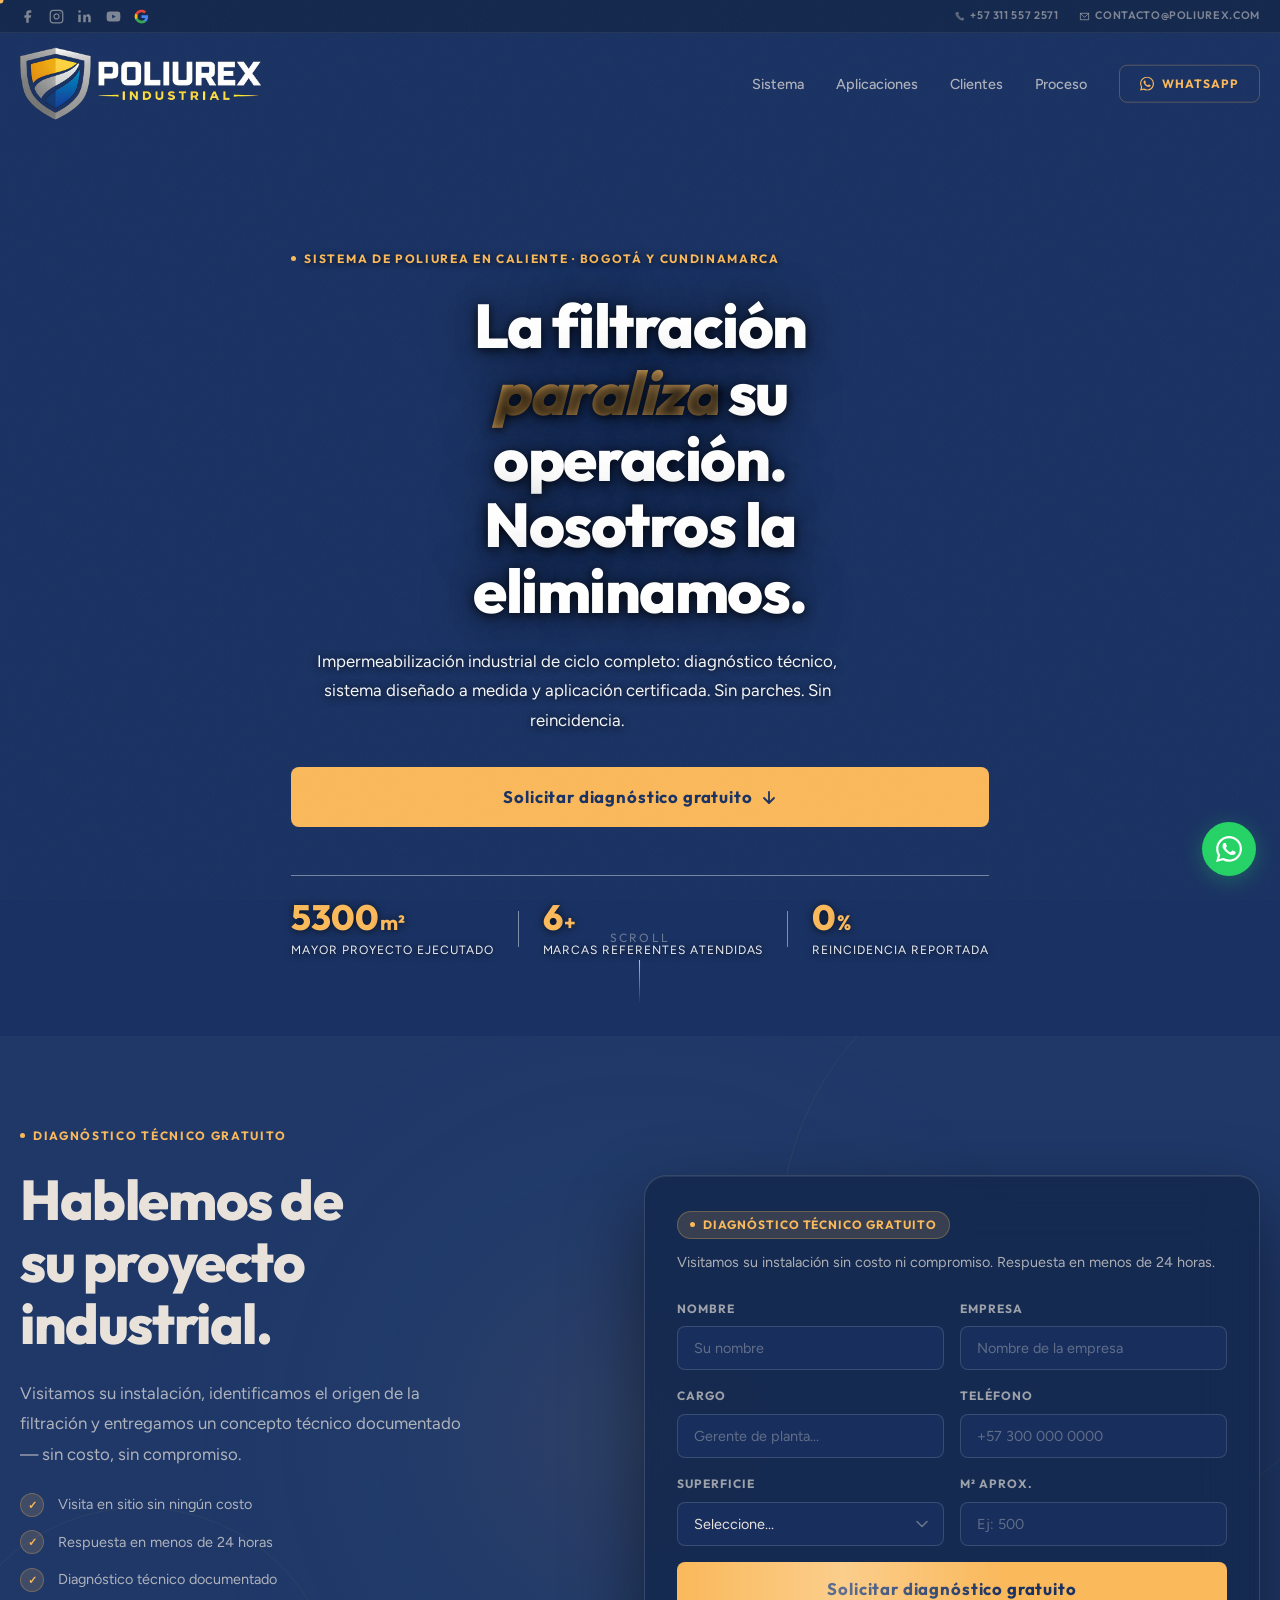
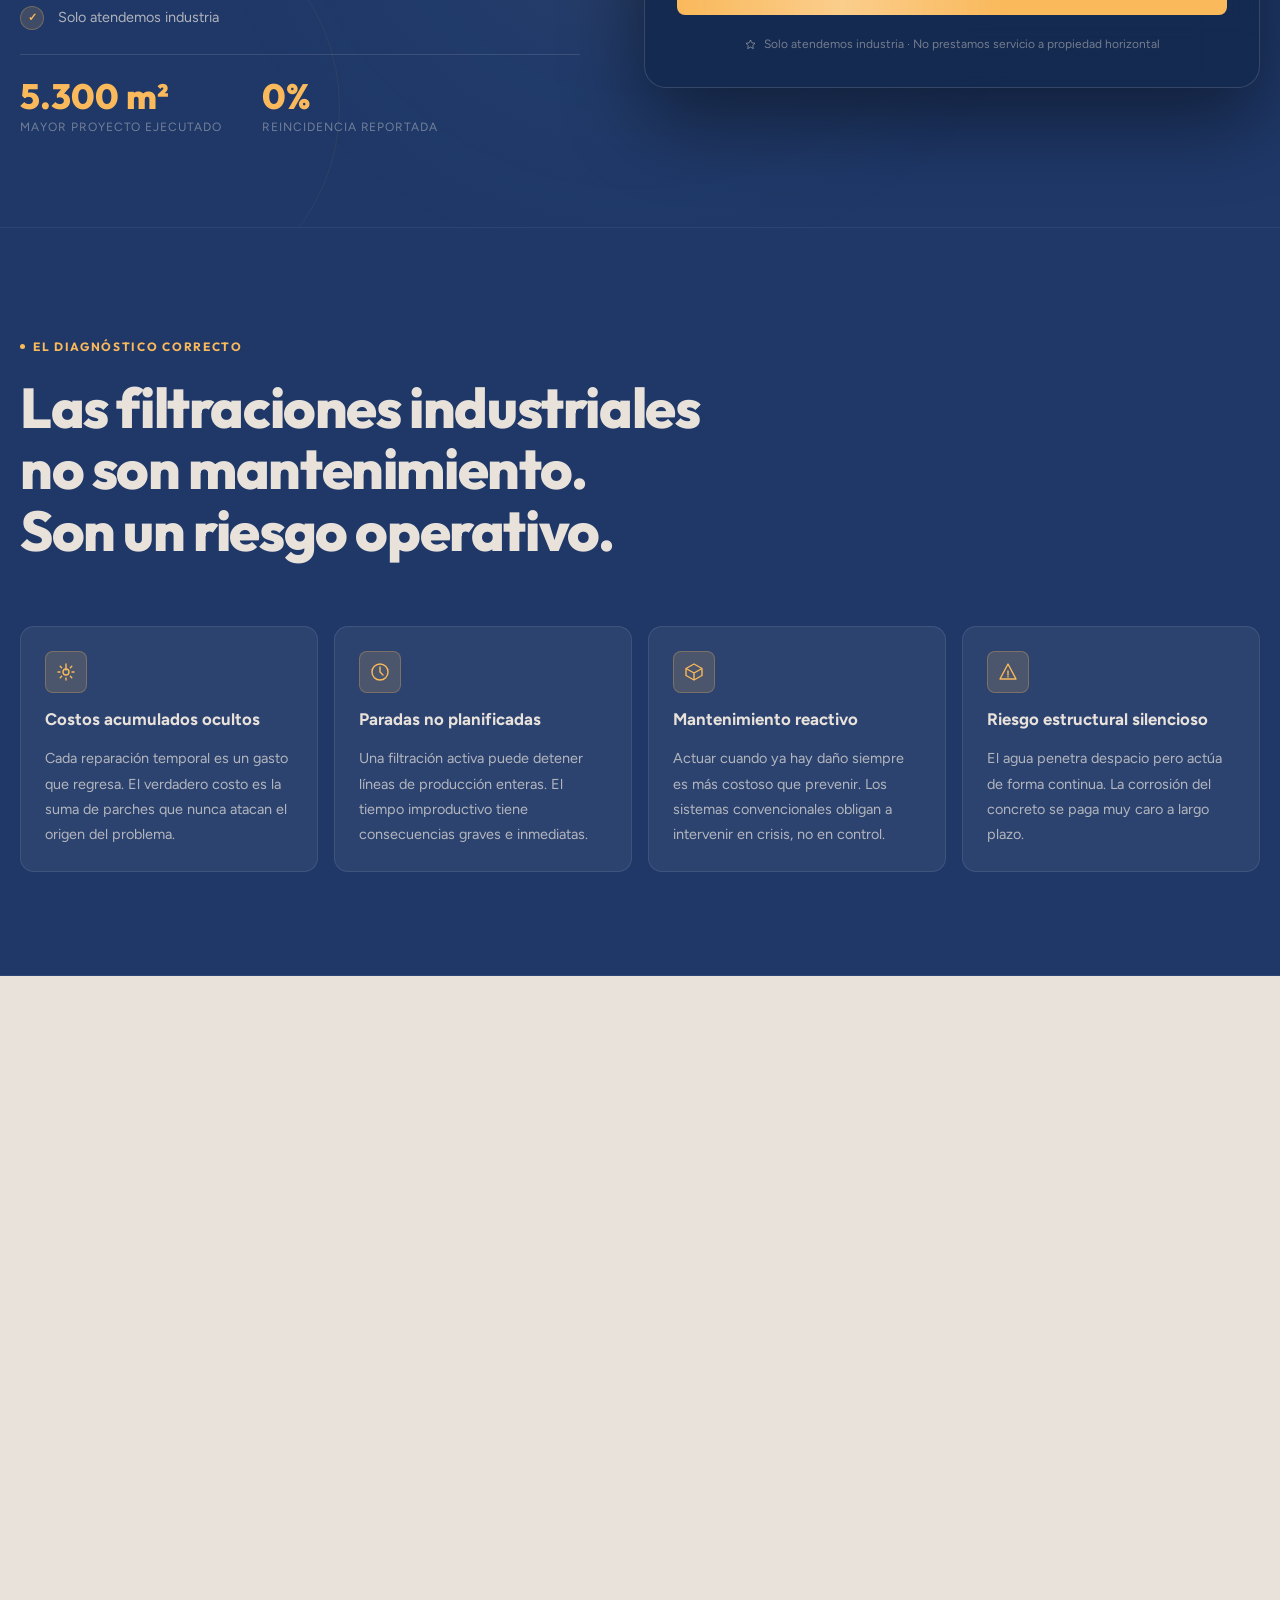
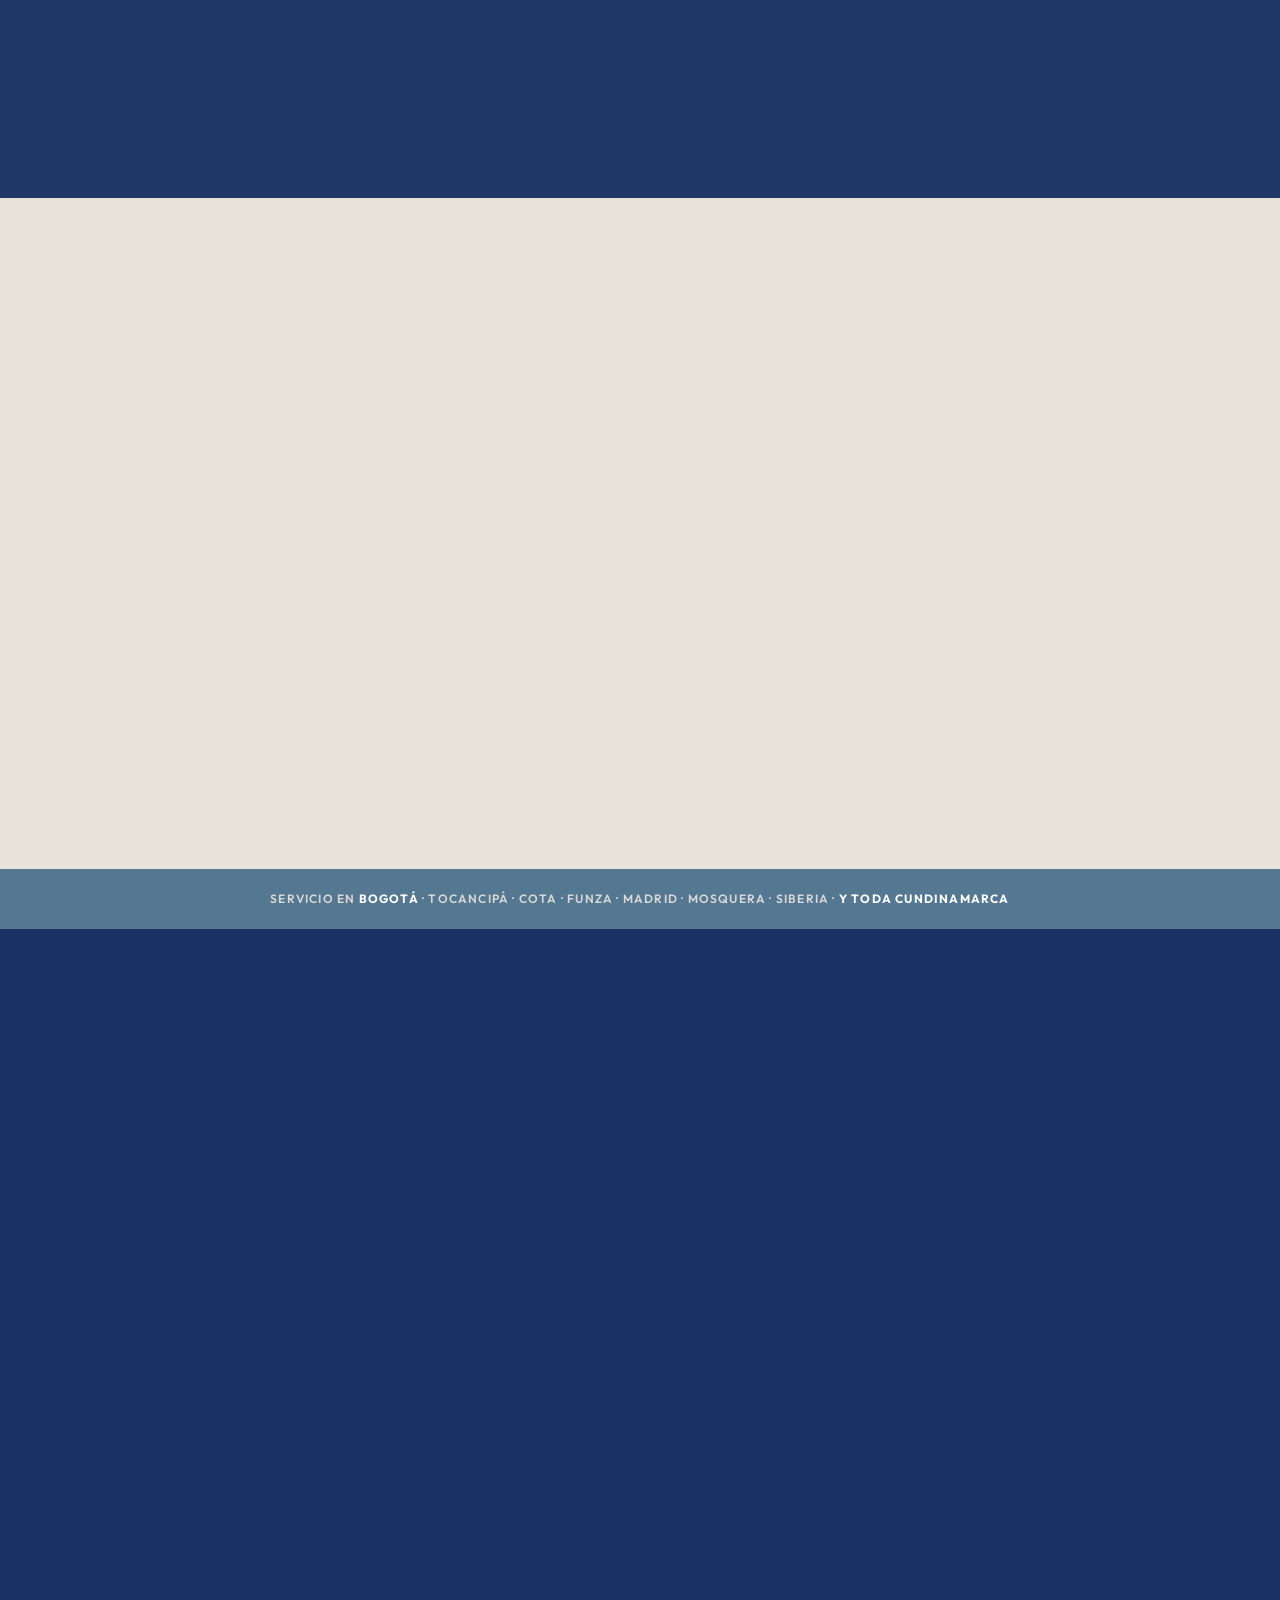
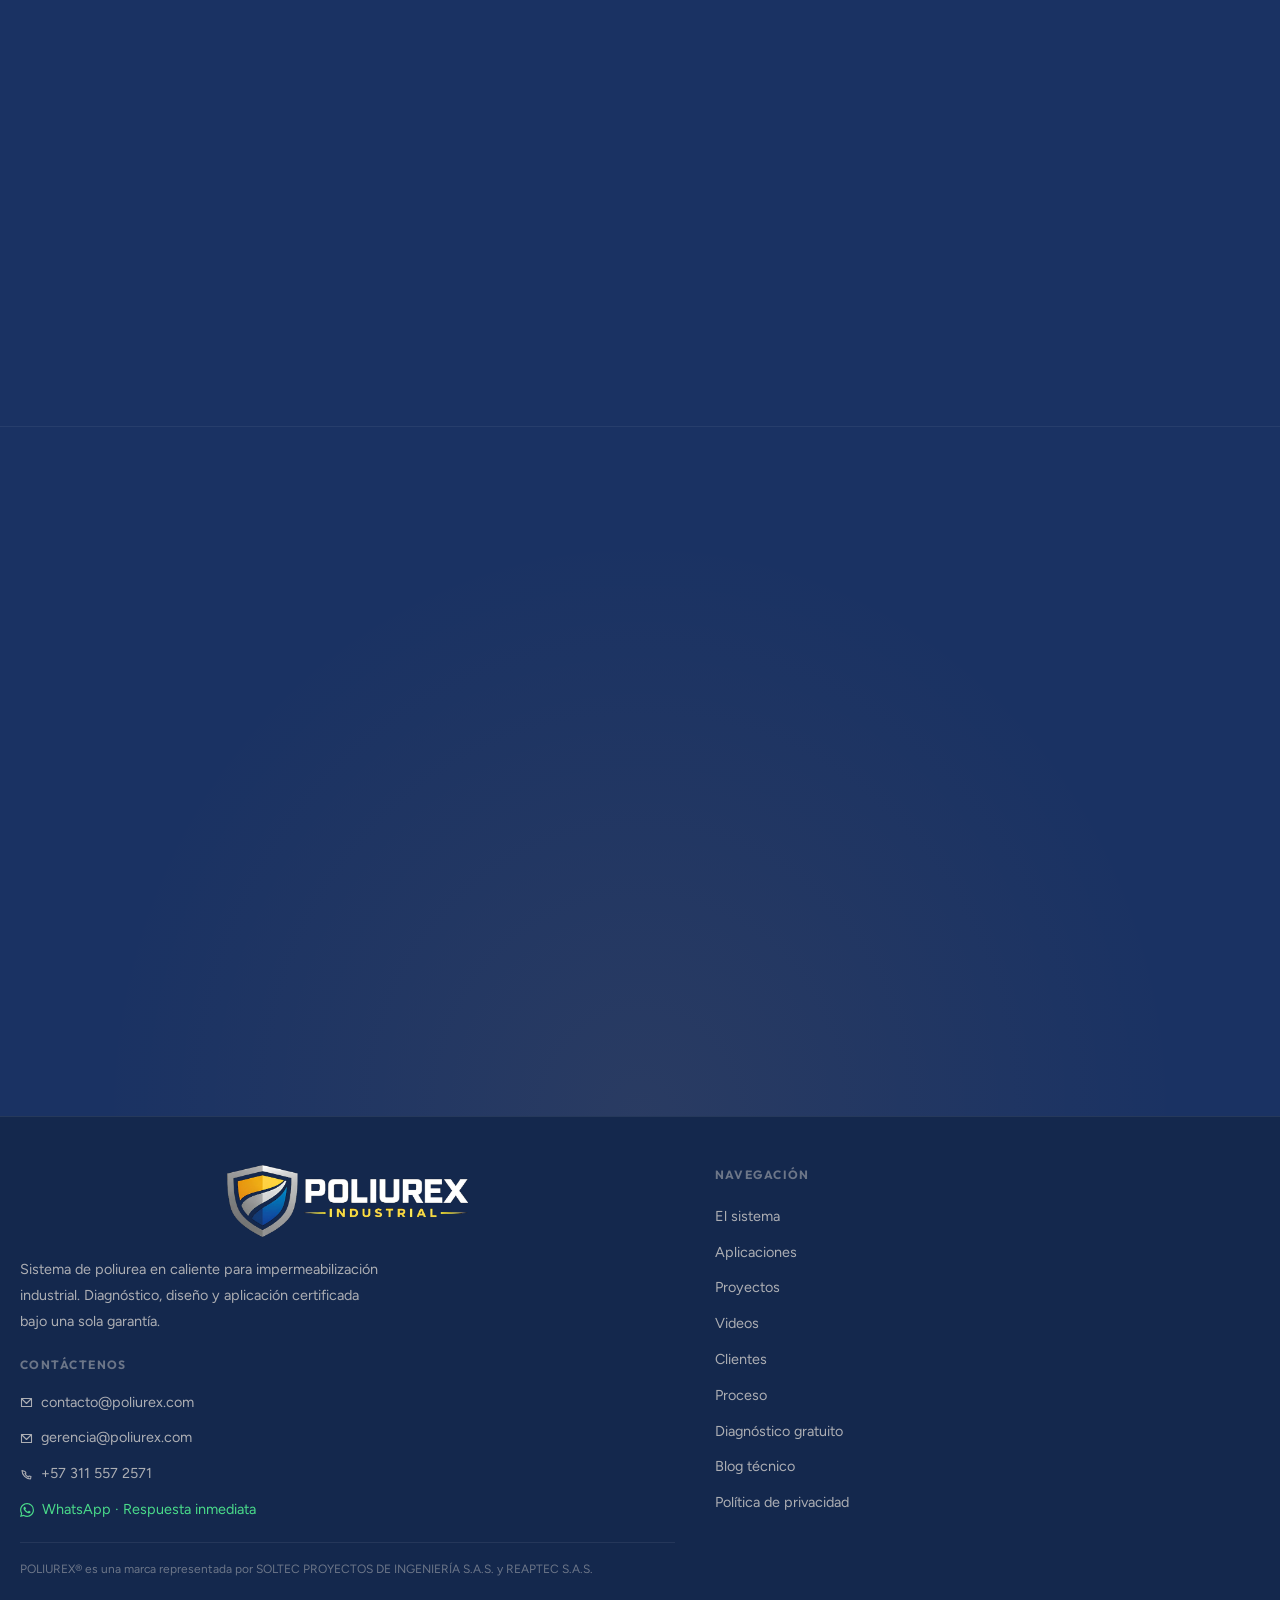
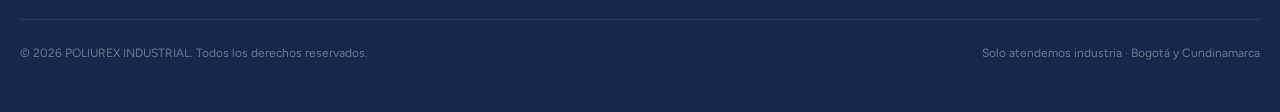
==== commit d1c14a1c: "Poliurex v3 90plus" ====
--- a/index.html
+++ b/index.html
@@ -13,7 +13,7 @@
 <meta property="og:title" content="POLIUREX — Impermeabilización Industrial con Poliurea en Caliente">
 <meta property="og:description" content="Sistema completo: diagnóstico técnico, diseño e instalación certificada. Solo industria. Bogotá y Cundinamarca.">
 <meta property="og:locale" content="es_CO">
-<link rel="dns-prefetch" href="//www.youtube.com">
+<link rel="dns-prefetch" href="//www.youtube.com"><link rel="dns-prefetch" href="//www.youtube-nocookie.com"><link rel="dns-prefetch" href="//i.ytimg.com">
 <noscript></noscript>
 <link rel="icon" type="image/png" href="./assets/logos/favicon-42c9f9.png">
 <link rel="apple-touch-icon" href="./assets/logos/favicon-42c9f9.png">
@@ -21,13 +21,94 @@
 {"@context":"https://schema.org","@type":"LocalBusiness","name":"POLIUREX INDUSTRIAL","telephone":"+573115572571","email":"contacto@poliurex.com","address":{"@type":"PostalAddress","addressLocality":"Bogotá D.C.","addressRegion":"Cundinamarca","addressCountry":"CO"},"url":"https://poliurex.com","areaServed":["Bogotá","Cundinamarca","Tocancipá","Cota","Funza","Madrid","Mosquera","Siberia"]}
 </script>
 
-<link rel="stylesheet" href="./assets/css/style.css">
+<style>.hero__scroll{position:absolute;bottom:2rem;left:50%;transform:translateX(-50%);display:flex;flex-direction:column;align-items:center;gap:.75rem;z-index:4;animation:fadeInUp 1s ease 2.5s both}
+.hero__scroll-cta{margin-top:.5rem;margin-bottom:1.5rem;padding:1rem 2.5rem;font-size:var(--t-md)}
+.hero__scroll-line{width:1px;height:44px;background:linear-gradient(to bottom,var(--amber),transparent);animation:scrollPulse 1.8s ease-in-out infinite}
+.btn--full{width:100%}
+.nav__logo-img{height:72px;width:auto;display:block;object-fit:contain}
+.hero{position:relative;min-height:100svh;display:flex;flex-direction:column;overflow:hidden}
+.hero__gradient{display:none}
+.hero__title{font-family:var(--f-h);font-size:var(--t-hero);font-weight:800;line-height:1.07;letter-spacing:-.025em;color:#ffffff;text-shadow:0 2px 12px rgba(0,0,0,.9),0 0 50px rgba(0,0,0,.6);text-align:center}
+.btn--lg{padding:1rem 2.5rem;font-size:var(--t-md)}
+.btn--ghost:hover{background:var(--amber-dim)}
+.nav__hamburger{display:none;flex-direction:column;gap:5px;padding:.5rem}
+.top-bar__social{display:flex;align-items:center;gap:.85rem}
+.nav{position:sticky;top:34px;z-index:100;transition:background .4s var(--ease),border-color .4s,backdrop-filter .4s;border-bottom:1px solid transparent}
+.nav__mobile{position:absolute;top:100%;left:0;right:0;background:rgba(26,50,99,.97);border-bottom:1px solid rgba(255,255,255,.09);padding:1.5rem 1.5rem 2rem;display:flex;flex-direction:column;gap:1.5rem;transform:translateY(-8px);opacity:0;pointer-events:none;transition:.25s var(--ease);backdrop-filter:blur(24px)}
+@media(max-width:900px){.nav__links,.nav__cta{display:none}.nav__hamburger{display:flex}
+.top-bar__contact{display:flex;align-items:center;gap:1.25rem}
+.btn{display:inline-flex;align-items:center;justify-content:center;gap:.5rem;padding:.75rem 1.5rem;font-family:var(--f-h);font-size:var(--t-sm);font-weight:700;letter-spacing:.05em;border-radius:var(--r-md);transition:all .25s var(--ease);position:relative;overflow:hidden;cursor:none;white-space:nowrap;isolation:isolate}
+.container{width:min(1280px,100% - 2.5rem);margin-inline:auto}
+.btn--primary{background:var(--amber);color:var(--navy)}
+html{scroll-behavior:smooth;-webkit-font-smoothing:antialiased;overflow-x:hidden;max-width:100%}
+.nav__cta{display:flex;align-items:center;gap:.5rem;padding:.5rem 1.25rem;border:1px solid var(--amber-brd);border-radius:var(--r-md);font-size:var(--t-xs);font-weight:700;font-family:var(--f-h);letter-spacing:.08em;text-transform:uppercase;color:var(--amber);transition:all .25s}
+.top-bar__inner{display:flex;align-items:center;justify-content:space-between;width:min(1280px,100% - 2.5rem);margin-inline:auto;gap:1rem}
+.top-bar{background:var(--navy-d);border-bottom:1px solid rgba(255,255,255,.07);padding-block:.45rem;position:sticky;top:0;z-index:200}
+.hero__sub{font-size:var(--t-md);color:rgba(255,255,255,.96);max-width:52ch;line-height:1.75;text-shadow:0 1px 8px rgba(0,0,0,.85);text-align:center}
+.nav__cta:hover{background:var(--amber-dim)}
+*,*::before,*::after{box-sizing:border-box;margin:0;padding:0}
+.nav__cta{display:none}
+.top-bar__contact{display:none}
+.hero__video{position:absolute;inset:0;width:100%;height:100%;object-fit:cover;object-position:center;z-index:0}
+.btn--submit::before{content:'';position:absolute;top:0;left:0;width:60%;height:100%;background:linear-gradient(90deg,transparent,rgba(255,255,255,.3),transparent);animation:shimmer 3s ease-in-out infinite;animation-delay:1.5s;z-index:10;pointer-events:none;will-change:transform}
+.btn--primary:hover{transform:translateY(-2px);box-shadow:0 10px 28px rgba(250,185,91,.35)}
+.hero__canvas{display:none}
+.btn--primary:hover::after{opacity:1}
+.btn--submit{position:relative;overflow:hidden}
+.hero__content{display:flex;flex-direction:column;gap:1.5rem}
+.btn--primary::after{content:'';position:absolute;inset:0;background:var(--amber-b);opacity:0;transition:opacity .25s}
+.hero__inner{grid-template-columns:1fr;padding-bottom:3rem}
+.hero__stats{flex-wrap:wrap;gap:1.25rem}
+.btn--submit{padding:1rem 1.5rem;font-size:var(--t-md)}
+.hero__bg{display:none}
+.nav__mobile.is-open{transform:translateY(0);opacity:1;pointer-events:all}
+.btn--ghost:hover{background:rgba(26,50,99,.08)}
+.nav__links{display:flex;gap:2rem}
+.btn--ghost{border-color:var(--navy);color:var(--navy)}
+.hero__inner{position:relative;z-index:4;flex:1;display:flex;flex-direction:column;justify-content:center;align-items:center;text-align:center;width:min(900px,100% - 2.5rem);margin-inline:auto;padding-block:clamp(5rem,9vw,8rem) clamp(4rem,6vw,6rem)}
+.hero__stats{display:flex;align-items:center;justify-content:center;gap:1.5rem;padding-top:1.5rem;border-top:1px solid rgba(255,255,255,.4)}
+:root{
+  --navy:#1A3263;--navy-d:#14284D;--navy-l:#243D72;--navy-m:#1F3868;
+  --steel:#547792;--amber:#FAB95B;--amber-b:#FFC97A;
+  --amber-dim:rgba(250,185,91,.12);--amber-brd:rgba(250,185,91,.28);
+  --cream:#E8E2DB;--cream-d:rgba(232,226,219,.72);--cream-dim:rgba(232,226,219,.42);
+  --f-h:'Outfit',sans-serif;--f-b:'Figtree',sans-serif;
+  --t-xs:clamp(.65rem,.4vw + .55rem,.75rem);
+  --t-sm:clamp(.78rem,.5vw + .64rem,.9rem);
+  --t-md:clamp(.9rem,.7vw + .74rem,1.05rem);
+  --t-lg:clamp(1.05rem,1vw + .82rem,1.3rem);
+  --t-xl:clamp(1.2rem,1.5vw + .85rem,1.6rem);
+  --t-2xl:clamp(1.5rem,2.5vw + .8rem,2.2rem);
+  --t-3xl:clamp(1.9rem,3.5vw + .7rem,3.5rem);
+  --t-4xl:clamp(2.2rem,4vw + .6rem,4.5rem);
+  --t-hero:clamp(2rem,4.2vw + .5rem,4.2rem);
+  --r-sm:3px;--r-md:8px;--r-lg:14px;--r-xl:22px;
+  --ease:cubic-bezier(.4,0,.2,1);--spring:cubic-bezier(.34,1.56,.64,1);
+}
+.btn--ghost{border:1px solid var(--amber-brd);color:var(--amber)}
+.hero__stats{flex-direction:column;gap:1rem}
+body{cursor:auto}
+.nav__logo{display:flex;align-items:center;margin-right:auto}
+.nav__inner{display:flex;align-items:center;gap:2rem;padding-block:.85rem;width:min(1280px,100% - 2.5rem);margin-inline:auto}
+.nav__hamburger{display:flex}
+.nav.is-scrolled{background:rgba(26,50,99,.93);border-bottom-color:rgba(255,255,255,.09);backdrop-filter:blur(20px) saturate(1.3);-webkit-backdrop-filter:blur(20px) saturate(1.3)}
+body{font-family:var(--f-b);font-size:var(--t-md);line-height:1.65;color:var(--cream);background:var(--navy);overflow-x:hidden;cursor:none}
+.hero__overlay{display:none}</style>
+<link rel="preload" href="./assets/css/style.css" as="style" onload="this.onload=null;this.rel='stylesheet'">
+<noscript><link rel="stylesheet" href="./assets/css/style.css"></noscript>
 <link rel="preconnect" href="https://fonts.googleapis.com">
 <link rel="preconnect" href="https://fonts.gstatic.com" crossorigin>
 <link rel="preload" href="https://fonts.googleapis.com/css2?family=Outfit:wght@400;500;600;700;800&family=Figtree:wght@300;400;500;600&display=swap" as="style" onload="this.onload=null;this.rel='stylesheet'">
 <noscript><link rel="stylesheet" href="https://fonts.googleapis.com/css2?family=Outfit:wght@400;500;600;700;800&family=Figtree:wght@300;400;500;600&display=swap"></noscript>
+<style>.skip-link{position:absolute;left:-9999px;top:auto;width:1px;height:1px;overflow:hidden}.skip-link:focus{position:fixed;top:1rem;left:1rem;z-index:9999;background:var(--amber);color:var(--navy);padding:.75rem 1.5rem;border-radius:6px;font-family:var(--f-h);font-weight:700;font-size:.9rem;text-decoration:none;outline:3px solid var(--navy)}</style>
+<style>
+:focus-visible{outline:3px solid var(--amber);outline-offset:3px;border-radius:3px}
+.btn:focus-visible{outline:3px solid var(--amber);outline-offset:3px}
+.nav__link:focus-visible,.footer__link:focus-visible{outline:2px solid var(--amber);outline-offset:2px}
+</style>
 </head>
 <body>
+<a href="#main-content" class="skip-link">Saltar al contenido principal</a>
 <div class="grain" aria-hidden="true"></div>
 <div class="cursor" id="cursor" aria-hidden="true"></div>
 <div class="cursor-follower" id="cursor-follower" aria-hidden="true"></div>
@@ -59,7 +140,7 @@
 <nav class="nav" id="nav" role="navigation" aria-label="Navegación principal">
   <div class="nav__inner">
     <a href="/" class="nav__logo" aria-label="POLIUREX INDUSTRIAL – Inicio">
-      <img src="./assets/logos/logo-db38ff.png" alt="POLIUREX INDUSTRIAL" class="nav__logo-img" width="260" height="72" loading="eager">
+      <img src="./assets/logos/logo-db38ff.png" alt="POLIUREX INDUSTRIAL" class="nav__logo-img" width="260" height="72" loading="eager" fetchpriority="high" loading="eager">
     </a>
     <ul class="nav__links" role="list">
       <li><a href="#sistema">Sistema</a></li>
@@ -76,10 +157,10 @@
   </div>
 </nav>
 
-<main id="main">
+<main id="main-content" id="main">
 <!-- HERO -->
 <section class="hero" id="hero" aria-labelledby="hero-heading">
-  <video class="hero__video" autoplay muted loop playsinline aria-hidden="true"><source src="./assets/videos/hero-96bc15.mp4" type="video/mp4"></video>
+  <video class="hero__video" autoplay muted loop playsinline aria-hidden="true" preload="auto" fetchpriority="high"><source src="./assets/videos/hero-96bc15.mp4" type="video/mp4"></video>
   <div class="hero__overlay"></div>
     <div class="hero__gradient" aria-hidden="true"></div>
   <div class="hero__inner">
@@ -102,8 +183,8 @@
 
 <!-- FORM SECTION -->
 <section class="form-section" id="diagnostico" aria-labelledby="form-section-heading">
-  <div class="form-section__glow" aria-hidden="true"></div>
-  <div class="form-section__rings" aria-hidden="true"></div>
+  <div class="form-section__glow" aria-hidden="true" tabindex="-1"></div>
+  <div class="form-section__rings" aria-hidden="true" tabindex="-1"></div>
   <div class="container">
     <div class="form-section__inner">
 
@@ -144,12 +225,12 @@
           <form class="form" id="hero-form" novalidate aria-label="Solicitar diagnóstico">
             <input type="text" name="_honey" tabindex="-1" autocomplete="off" aria-hidden="true" style="display:none">
             <div class="form__row">
-              <div class="form__field"><label for="nombre" class="form__label">Nombre</label><input type="text" id="nombre" name="nombre" class="form__input" placeholder="Su nombre" required autocomplete="given-name"></div>
-              <div class="form__field"><label for="empresa" class="form__label">Empresa</label><input type="text" id="empresa" name="empresa" class="form__input" placeholder="Nombre de la empresa" required autocomplete="organization"></div>
+              <div class="form__field"><label for="nombre" class="form__label">Nombre</label><input type="text" id="nombre" name="nombre" class="form__input" placeholder="Su nombre" required aria-required="true" autocomplete="given-name"></div>
+              <div class="form__field"><label for="empresa" class="form__label">Empresa</label><input type="text" id="empresa" name="empresa" class="form__input" placeholder="Nombre de la empresa" required aria-required="true" autocomplete="organization"></div>
             </div>
             <div class="form__row">
-              <div class="form__field"><label for="cargo" class="form__label">Cargo</label><input type="text" id="cargo" name="cargo" class="form__input" placeholder="Gerente de planta..." required></div>
-              <div class="form__field"><label for="telefono" class="form__label">Teléfono</label><input type="tel" id="telefono" name="telefono" class="form__input" placeholder="+57 300 000 0000" required autocomplete="tel"></div>
+              <div class="form__field"><label for="cargo" class="form__label">Cargo</label><input type="text" id="cargo" name="cargo" class="form__input" placeholder="Gerente de planta..." required aria-required="true"></div>
+              <div class="form__field"><label for="telefono" class="form__label">Teléfono</label><input type="tel" id="telefono" name="telefono" class="form__input" placeholder="+57 300 000 0000" required aria-required="true" autocomplete="tel"></div>
             </div>
             <div class="form__row">
               <div class="form__field"><label for="superficie" class="form__label">Superficie</label>
@@ -180,7 +261,7 @@
 </section>
 
 <!-- PAIN — dark -->
-<section class="pain" id="dolor" aria-labelledby="dolor-heading">
+<section class="pain" aria-labelledby="pain-heading" id="dolor" aria-labelledby="dolor-heading">
   <div class="container">
     <div class="section-header reveal">
       <div class="eyebrow"><span class="eyebrow__dot" aria-hidden="true"></span>El diagnóstico correcto</div>
@@ -215,7 +296,7 @@
 </section>
 
 <!-- BENEFITS — dark with images -->
-<section class="benefits" id="beneficios" aria-labelledby="beneficios-heading">
+<section class="benefits" aria-labelledby="benefits-heading" id="beneficios" aria-labelledby="beneficios-heading">
   <div class="container">
     <div class="section-header reveal">
       <div class="eyebrow"><span class="eyebrow__dot" aria-hidden="true"></span>Ventajas técnicas</div>
@@ -233,7 +314,7 @@
           </article>
       
           <article class="benefit reveal reveal--delay">
-            <div class="benefit__img-wrap"><video autoplay muted loop playsinline aria-hidden="true" style="width:100%;height:100%;object-fit:cover;display:block"><source src="./assets/videos/desague-6eed8a.mp4" type="video/mp4"></video></div>
+            <div class="benefit__img-wrap"><video autoplay muted loop playsinline preload="none" aria-hidden="true" style="width:100%;height:100%;object-fit:cover;display:block"><source src="./assets/videos/desague-6eed8a.mp4" type="video/mp4"></video></div>
             <div class="benefit__content">
               <svg class="benefit__icon" viewBox="0 0 36 36" fill="none"><path d="M4 18C4 18 8 7 18 7C28 7 32 18 32 18C32 18 28 29 18 29C8 29 4 18 4 18Z" stroke="currentColor" stroke-width="1.5"/><circle cx="18" cy="18" r="4" stroke="currentColor" stroke-width="1.5"/></svg>
               <h3>Membrana continua sin juntas</h3>
@@ -269,7 +350,7 @@
           </article>
       
           <article class="benefit reveal reveal--delay-2">
-            <div class="benefit__img-wrap"><video autoplay muted loop playsinline aria-hidden="true" style="width:100%;height:100%;object-fit:cover;display:block"><source src="./assets/videos/desague-fd90fa.mp4" type="video/mp4"></video></div>
+            <div class="benefit__img-wrap"><video autoplay muted loop playsinline preload="none" aria-hidden="true" style="width:100%;height:100%;object-fit:cover;display:block"><source src="./assets/videos/desague-fd90fa.mp4" type="video/mp4"></video></div>
             <div class="benefit__content">
               <svg class="benefit__icon" viewBox="0 0 36 36" fill="none"><path d="M7 29L7 14L14 7L25 7L29 11L29 25L22 32L10 32Z" stroke="currentColor" stroke-width="1.5" stroke-linejoin="round"/><path d="M14 7L14 14L7 14" stroke="currentColor" stroke-width="1.5" stroke-linejoin="round"/></svg>
               <h3>Geometrías complejas</h3>
@@ -365,9 +446,9 @@
       <h2 class="section-title" id="videos-heading">Véanos trabajar.</h2>
     </div>
     <div class="videos__grid">
-      <div class="video-wrap reveal"><div class="video-frame"><iframe src="https://www.youtube.com/embed/sR93ld0-L_g" title="POLIUREX — Aplicación poliurea en caliente" allow="accelerometer; autoplay; clipboard-write; encrypted-media; gyroscope; picture-in-picture" allowfullscreen loading="lazy"></iframe></div><span class="video-label">Aplicación en cubierta</span></div>
-      <div class="video-wrap reveal reveal--delay"><div class="video-frame"><iframe src="https://www.youtube.com/embed/RRi0RnaEi_U" title="POLIUREX — Sistema de impermeabilización" allow="accelerometer; autoplay; clipboard-write; encrypted-media; gyroscope; picture-in-picture" allowfullscreen loading="lazy"></iframe></div><span class="video-label">Sistema de proyección</span></div>
-      <div class="video-wrap reveal reveal--delay-2"><div class="video-frame"><iframe src="https://www.youtube.com/embed/AKR5O_pItLI" title="POLIUREX — Resultado final" allow="accelerometer; autoplay; clipboard-write; encrypted-media; gyroscope; picture-in-picture" allowfullscreen loading="lazy"></iframe></div><span class="video-label">Resultado final</span></div>
+      <div class="video-wrap reveal"><div class="video-frame"><iframe src="https://www.youtube.com/embed/sR93ld0-L_g" title="Video POLIUREX: Aplicación de poliurea en caliente" title="POLIUREX — Aplicación poliurea en caliente" allow="accelerometer; autoplay; clipboard-write; encrypted-media; gyroscope; picture-in-picture" allowfullscreen loading="lazy"></iframe></div><span class="video-label">Aplicación en cubierta</span></div>
+      <div class="video-wrap reveal reveal--delay"><div class="video-frame"><iframe src="https://www.youtube.com/embed/RRi0RnaEi_U" title="Video POLIUREX: Proceso de impermeabilización industrial" title="POLIUREX — Sistema de impermeabilización" allow="accelerometer; autoplay; clipboard-write; encrypted-media; gyroscope; picture-in-picture" allowfullscreen loading="lazy"></iframe></div><span class="video-label">Sistema de proyección</span></div>
+      <div class="video-wrap reveal reveal--delay-2"><div class="video-frame"><iframe src="https://www.youtube.com/embed/AKR5O_pItLI" title="Video POLIUREX: Resultado cubierta industrial impermeabilizada" title="POLIUREX — Resultado final" allow="accelerometer; autoplay; clipboard-write; encrypted-media; gyroscope; picture-in-picture" allowfullscreen loading="lazy"></iframe></div><span class="video-label">Resultado final</span></div>
     </div>
   </div>
 </section>
@@ -427,7 +508,7 @@
 </section>
 
 <!-- PROCESS — dark -->
-<section class="process" id="proceso" aria-labelledby="proceso-heading">
+<section class="process" aria-labelledby="process-heading" id="proceso" aria-labelledby="proceso-heading">
   <div class="container">
     <div class="section-header reveal">
       <div class="eyebrow"><span class="eyebrow__dot" aria-hidden="true"></span>Proceso de trabajo</div>
@@ -490,7 +571,7 @@
 
       <article class="testi-card reveal">
         <div class="testi-stars" aria-label="5 estrellas">★★★★★</div>
-        <blockquote class="testi-quote">Llevábamos años parcheando la cubierta de nuestra bodega cada vez que llovía. POLIUREX hizo el diagnóstico en un día, ejecutó en tres, y no hemos vuelto a tener una sola filtración.</blockquote>
+        <blockquote class="testi-quote" lang="es">Llevábamos años parcheando la cubierta de nuestra bodega cada vez que llovía. POLIUREX hizo el diagnóstico en un día, ejecutó en tres, y no hemos vuelto a tener una sola filtración.</blockquote>
         <footer class="testi-footer">
           <div class="testi-role">Director de Infraestructura</div>
           <div class="testi-industry">Empresa de distribución logística · Bogotá</div>
@@ -499,7 +580,7 @@
 
       <article class="testi-card reveal reveal--delay">
         <div class="testi-stars" aria-label="5 estrellas">★★★★★</div>
-        <blockquote class="testi-quote">Lo que más me convenció fue que vinieron a ver el problema antes de hablar de precios. El informe técnico que entregaron antes de empezar fue más completo que el de cualquier otro proveedor que consultamos.</blockquote>
+        <blockquote class="testi-quote" lang="es">Lo que más me convenció fue que vinieron a ver el problema antes de hablar de precios. El informe técnico que entregaron antes de empezar fue más completo que el de cualquier otro proveedor que consultamos.</blockquote>
         <footer class="testi-footer">
           <div class="testi-role">Gerente de Mantenimiento</div>
           <div class="testi-industry">Planta de manufactura · Cundinamarca</div>
@@ -508,7 +589,7 @@
 
       <article class="testi-card reveal reveal--delay-2">
         <div class="testi-stars" aria-label="5 estrellas">★★★★★</div>
-        <blockquote class="testi-quote">Teníamos filtraciones que afectaban la línea de producción. POLIUREX resolvió en una intervención lo que otros contratistas habían intentado reparar dos veces sin éxito.</blockquote>
+        <blockquote class="testi-quote" lang="es">Teníamos filtraciones que afectaban la línea de producción. POLIUREX resolvió en una intervención lo que otros contratistas habían intentado reparar dos veces sin éxito.</blockquote>
         <footer class="testi-footer">
           <div class="testi-role">Jefe de Operaciones</div>
           <div class="testi-industry">Industria alimentaria · Bogotá D.C.</div>
@@ -517,7 +598,7 @@
 
       <article class="testi-card reveal">
         <div class="testi-stars" aria-label="5 estrellas">★★★★★</div>
-        <blockquote class="testi-quote">El curado en segundos fue lo que más nos sorprendió. Aplicaron en un fin de semana y el lunes la planta operaba con normalidad. No perdimos ni un día de producción.</blockquote>
+        <blockquote class="testi-quote" lang="es">El curado en segundos fue lo que más nos sorprendió. Aplicaron en un fin de semana y el lunes la planta operaba con normalidad. No perdimos ni un día de producción.</blockquote>
         <footer class="testi-footer">
           <div class="testi-role">Gerente General</div>
           <div class="testi-industry">Centro de distribución · Tocancipá, Cundinamarca</div>
@@ -526,7 +607,7 @@
 
       <article class="testi-card reveal reveal--delay">
         <div class="testi-stars" aria-label="5 estrellas">★★★★★</div>
-        <blockquote class="testi-quote">Los ahorros en mantenimiento correctivo se recuperaron antes del primer año. Hoy recomendamos POLIUREX a cualquier empresa con infraestructura industrial que quiera dejar de reparar y empezar a proteger.</blockquote>
+        <blockquote class="testi-quote" lang="es">Los ahorros en mantenimiento correctivo se recuperaron antes del primer año. Hoy recomendamos POLIUREX a cualquier empresa con infraestructura industrial que quiera dejar de reparar y empezar a proteger.</blockquote>
         <footer class="testi-footer">
           <div class="testi-role">Director de Activos</div>
           <div class="testi-industry">Grupo industrial · Bogotá D.C.</div>
@@ -588,8 +669,8 @@
   </div>
 </footer>
 
-<a href="https://wa.me/573115572571?text=Hola%2C%20necesito%20informaci%C3%B3n%20sobre%20impermeabilizaci%C3%B3n%20industrial" class="wa-float" target="_blank" rel="noopener noreferrer" aria-label="Chatear por WhatsApp"><svg width="26" height="26" viewBox="0 0 24 24" fill="white"><path d="M17.472 14.382c-.297-.149-1.758-.867-2.03-.967-.273-.099-.471-.148-.67.15-.197.297-.767.966-.94 1.164-.173.199-.347.223-.644.075-.297-.15-1.255-.463-2.39-1.475-.883-.788-1.48-1.761-1.653-2.059-.173-.297-.018-.458.13-.606.134-.133.298-.347.446-.52.149-.174.198-.298.298-.497.099-.198.05-.371-.025-.52-.075-.149-.669-1.612-.916-2.207-.242-.579-.487-.5-.669-.51-.173-.008-.371-.01-.57-.01-.198 0-.52.074-.792.372-.272.297-1.04 1.016-1.04 2.479 0 1.462 1.065 2.875 1.213 3.074.149.198 2.096 3.2 5.077 4.487.709.306 1.262.489 1.694.625.712.227 1.36.195 1.871.118.571-.085 1.758-.719 2.006-1.413.248-.694.248-1.289.173-1.413-.074-.124-.272-.198-.57-.347m-5.421 7.403h-.004a9.87 9.87 0 01-5.031-1.378l-.361-.214-3.741.982.998-3.648-.235-.374a9.86 9.86 0 01-1.51-5.26c.001-5.45 4.436-9.884 9.888-9.884 2.64 0 5.122 1.03 6.988 2.898a9.825 9.825 0 012.893 6.994c-.003 5.45-4.437 9.884-9.885 9.884m8.413-18.297A11.815 11.815 0 0012.05 0C5.495 0 .16 5.335.157 11.892c0 2.096.547 4.142 1.588 5.945L.057 24l6.305-1.654a11.882 11.882 0 005.683 1.448h.005c6.554 0 11.89-5.335 11.893-11.893a11.821 11.821 0 00-3.48-8.413z"/></svg></a>
-
-<script src="./assets/js/main.js"></script>
+<a href="https://wa.me/573115572571?text=Hola%2C%20necesito%20informaci%C3%B3n%20sobre%20impermeabilizaci%C3%B3n%20industrial" class="wa-float" aria-label="Contactar por WhatsApp" target="_blank" rel="noopener noreferrer" aria-label="Chatear por WhatsApp"><svg width="26" height="26" viewBox="0 0 24 24" fill="white"><path d="M17.472 14.382c-.297-.149-1.758-.867-2.03-.967-.273-.099-.471-.148-.67.15-.197.297-.767.966-.94 1.164-.173.199-.347.223-.644.075-.297-.15-1.255-.463-2.39-1.475-.883-.788-1.48-1.761-1.653-2.059-.173-.297-.018-.458.13-.606.134-.133.298-.347.446-.52.149-.174.198-.298.298-.497.099-.198.05-.371-.025-.52-.075-.149-.669-1.612-.916-2.207-.242-.579-.487-.5-.669-.51-.173-.008-.371-.01-.57-.01-.198 0-.52.074-.792.372-.272.297-1.04 1.016-1.04 2.479 0 1.462 1.065 2.875 1.213 3.074.149.198 2.096 3.2 5.077 4.487.709.306 1.262.489 1.694.625.712.227 1.36.195 1.871.118.571-.085 1.758-.719 2.006-1.413.248-.694.248-1.289.173-1.413-.074-.124-.272-.198-.57-.347m-5.421 7.403h-.004a9.87 9.87 0 01-5.031-1.378l-.361-.214-3.741.982.998-3.648-.235-.374a9.86 9.86 0 01-1.51-5.26c.001-5.45 4.436-9.884 9.888-9.884 2.64 0 5.122 1.03 6.988 2.898a9.825 9.825 0 012.893 6.994c-.003 5.45-4.437 9.884-9.885 9.884m8.413-18.297A11.815 11.815 0 0012.05 0C5.495 0 .16 5.335.157 11.892c0 2.096.547 4.142 1.588 5.945L.057 24l6.305-1.654a11.882 11.882 0 005.683 1.448h.005c6.554 0 11.89-5.335 11.893-11.893a11.821 11.821 0 00-3.48-8.413z"/></svg></a>
+
+<script src="./assets/js/main.js" defer></script>
 </body>
 </html>
--- a/assets/css/style.css
+++ b/assets/css/style.css
@@ -2,7 +2,7 @@
 :root{
   --navy:#1A3263;--navy-d:#14284D;--navy-l:#243D72;--navy-m:#1F3868;
   --steel:#547792;--amber:#FAB95B;--amber-b:#FFC97A;
-  --amber-dim:rgba(250,185,91,.12);--amber-brd:rgba(250,185,91,.28);
+  --amber-dim:rgba(250,185,91,.15);--amber-brd:rgba(250,185,91,.28);
   --cream:#E8E2DB;--cream-d:rgba(232,226,219,.72);--cream-dim:rgba(232,226,219,.42);
   --f-h:'Outfit',sans-serif;--f-b:'Figtree',sans-serif;
   --t-xs:clamp(.65rem,.4vw + .55rem,.75rem);
@@ -45,7 +45,7 @@
 .eyebrow__dot{display:inline-block;width:5px;height:5px;border-radius:50%;background:var(--amber);animation:pulse 2.2s ease-in-out infinite;flex-shrink:0}
 .section-light .eyebrow{color:var(--steel)}
 .section-light .eyebrow__dot{background:var(--steel);animation:pulse 2.2s ease-in-out infinite}
-@keyframes pulse{0%,100%{opacity:1;transform:scale(1)}50%{opacity:.3;transform:scale(.6)}}.hero .eyebrow{text-shadow:0 1px 6px rgba(0,0,0,.8)}
+@keyframes pulse{0%,100%{opacity:1;transform:scale(1)}50%{opacity:.3;transform:scale(.6)}} .eyebrow__dot{will-change:transform,opacity}.hero .eyebrow{text-shadow:0 1px 6px rgba(0,0,0,.8)}
 @keyframes fadeInUp{from{opacity:0;transform:translateX(-50%) translateY(12px)}to{opacity:1;transform:translateX(-50%) translateY(0)}}
 
 /* BUTTONS */
@@ -313,7 +313,7 @@
 
 /* ── FORM SECTION ── */
 .form-section{position:relative;padding-block:clamp(4rem,7vw,7rem);background:var(--navy-m);overflow:hidden}
-.form-section__glow{position:absolute;top:50%;left:50%;transform:translate(-50%,-50%);width:90vw;height:70vw;max-width:900px;background:radial-gradient(ellipse,rgba(250,185,91,.07) 0%,rgba(84,119,146,.04) 40%,transparent 70%);animation:glowBreathe 5s ease-in-out infinite;pointer-events:none;z-index:0}
+.form-section__glow{will-change:transform,opacity;position:absolute;top:50%;left:50%;transform:translate(-50%,-50%);width:90vw;height:70vw;max-width:900px;background:radial-gradient(ellipse,rgba(250,185,91,.07) 0%,rgba(84,119,146,.04) 40%,transparent 70%);animation:glowBreathe 5s ease-in-out infinite;pointer-events:none;z-index:0}
 @keyframes glowBreathe{0%,100%{transform:translate(-50%,-50%) scale(1);opacity:.7}50%{transform:translate(-50%,-50%) scale(1.25);opacity:1}}
 .form-section__rings{position:absolute;inset:0;pointer-events:none;overflow:hidden;z-index:0}
 .form-section__rings::before,.form-section__rings::after{content:'';position:absolute;border-radius:50%;border:1px solid rgba(250,185,91,.07)}
@@ -332,12 +332,12 @@
 .form-mini-stat__label{font-size:var(--t-xs);color:var(--cream-dim);text-transform:uppercase;letter-spacing:.08em;margin-top:.25rem}
 /* Animated gradient border on form card */
 .form-card--anim{position:relative}
-.form-card--anim::before{content:'';position:absolute;inset:-2px;border-radius:calc(var(--r-xl) + 2px);background:linear-gradient(90deg,var(--amber) 0%,var(--steel) 25%,var(--amber) 50%,var(--navy-l) 75%,var(--amber) 100%);background-size:400% 100%;animation:borderFlow 4s linear infinite;z-index:-1}
-@keyframes borderFlow{0%{background-position:0% 0%}100%{background-position:400% 0%}}
+.form-card--anim::before{content:'';position:absolute;inset:-2px;border-radius:calc(var(--r-xl) + 2px);background:conic-gradient(from 0deg,var(--amber),var(--steel),var(--amber),var(--navy),var(--amber));animation:borderRotate 5s linear infinite;z-index:-1;will-change:transform}
+@keyframes borderRotate{from{transform:rotate(0deg)}to{transform:rotate(360deg)}}
 /* Submit button shimmer */
 .btn--submit{position:relative;overflow:hidden}
-.btn--submit::before{content:'';position:absolute;top:0;left:-150%;width:60%;height:100%;background:linear-gradient(90deg,transparent,rgba(255,255,255,.3),transparent);animation:shimmer 3s ease-in-out infinite;animation-delay:1.5s;z-index:10;pointer-events:none}
-@keyframes shimmer{0%{left:-150%}60%,100%{left:200%}}
+.btn--submit::before{content:'';position:absolute;top:0;left:0;width:60%;height:100%;background:linear-gradient(90deg,transparent,rgba(255,255,255,.3),transparent);animation:shimmer 3s ease-in-out infinite;animation-delay:1.5s;z-index:10;pointer-events:none;will-change:transform}
+@keyframes shimmer{0%{transform:translateX(-250%)}60%,100%{transform:translateX(400%)}}60%,100%{left:200%}}
 @media(max-width:900px){.form-section__inner{grid-template-columns:1fr}}
 @media(max-width:600px){.form-mini-stats{gap:1.5rem}}
 
@@ -369,3 +369,14 @@
 details.faq__item summary:hover{color:var(--steel)}
 .faq__answer{padding:0 1.5rem 1.5rem;font-size:var(--t-sm);color:rgba(26,50,99,.75);line-height:1.85;border-top:1px solid rgba(26,50,99,.08);margin-top:0;padding-top:1rem}
 .faq__answer strong{color:var(--navy)}
+
+.section-dark,.section-light,.pain,.sistema,.gallery,.clients,.materials,.comparison,.process,.testimonials,.faq,.form-section{contain:layout style}
+@media (prefers-reduced-motion: reduce) {
+  *, *::before, *::after {
+    animation-duration: 0.01ms !important;
+    animation-iteration-count: 1 !important;
+    transition-duration: 0.01ms !important;
+  }
+}
+
+.pain,.sistema,.benefits,.applications,.gallery,.videos,.clients,.materials,.comparison,.process,.testimonials,.faq,.cta-section{content-visibility:auto;contain-intrinsic-size:0 500px}
--- a/assets/css/style.css
+++ b/assets/css/style.css
@@ -2,7 +2,7 @@
 :root{
   --navy:#1A3263;--navy-d:#14284D;--navy-l:#243D72;--navy-m:#1F3868;
   --steel:#547792;--amber:#FAB95B;--amber-b:#FFC97A;
-  --amber-dim:rgba(250,185,91,.12);--amber-brd:rgba(250,185,91,.28);
+  --amber-dim:rgba(250,185,91,.15);--amber-brd:rgba(250,185,91,.28);
   --cream:#E8E2DB;--cream-d:rgba(232,226,219,.72);--cream-dim:rgba(232,226,219,.42);
   --f-h:'Outfit',sans-serif;--f-b:'Figtree',sans-serif;
   --t-xs:clamp(.65rem,.4vw + .55rem,.75rem);
@@ -45,7 +45,7 @@
 .eyebrow__dot{display:inline-block;width:5px;height:5px;border-radius:50%;background:var(--amber);animation:pulse 2.2s ease-in-out infinite;flex-shrink:0}
 .section-light .eyebrow{color:var(--steel)}
 .section-light .eyebrow__dot{background:var(--steel);animation:pulse 2.2s ease-in-out infinite}
-@keyframes pulse{0%,100%{opacity:1;transform:scale(1)}50%{opacity:.3;transform:scale(.6)}}.hero .eyebrow{text-shadow:0 1px 6px rgba(0,0,0,.8)}
+@keyframes pulse{0%,100%{opacity:1;transform:scale(1)}50%{opacity:.3;transform:scale(.6)}} .eyebrow__dot{will-change:transform,opacity}.hero .eyebrow{text-shadow:0 1px 6px rgba(0,0,0,.8)}
 @keyframes fadeInUp{from{opacity:0;transform:translateX(-50%) translateY(12px)}to{opacity:1;transform:translateX(-50%) translateY(0)}}
 
 /* BUTTONS */
@@ -313,7 +313,7 @@
 
 /* ── FORM SECTION ── */
 .form-section{position:relative;padding-block:clamp(4rem,7vw,7rem);background:var(--navy-m);overflow:hidden}
-.form-section__glow{position:absolute;top:50%;left:50%;transform:translate(-50%,-50%);width:90vw;height:70vw;max-width:900px;background:radial-gradient(ellipse,rgba(250,185,91,.07) 0%,rgba(84,119,146,.04) 40%,transparent 70%);animation:glowBreathe 5s ease-in-out infinite;pointer-events:none;z-index:0}
+.form-section__glow{will-change:transform,opacity;position:absolute;top:50%;left:50%;transform:translate(-50%,-50%);width:90vw;height:70vw;max-width:900px;background:radial-gradient(ellipse,rgba(250,185,91,.07) 0%,rgba(84,119,146,.04) 40%,transparent 70%);animation:glowBreathe 5s ease-in-out infinite;pointer-events:none;z-index:0}
 @keyframes glowBreathe{0%,100%{transform:translate(-50%,-50%) scale(1);opacity:.7}50%{transform:translate(-50%,-50%) scale(1.25);opacity:1}}
 .form-section__rings{position:absolute;inset:0;pointer-events:none;overflow:hidden;z-index:0}
 .form-section__rings::before,.form-section__rings::after{content:'';position:absolute;border-radius:50%;border:1px solid rgba(250,185,91,.07)}
@@ -332,12 +332,12 @@
 .form-mini-stat__label{font-size:var(--t-xs);color:var(--cream-dim);text-transform:uppercase;letter-spacing:.08em;margin-top:.25rem}
 /* Animated gradient border on form card */
 .form-card--anim{position:relative}
-.form-card--anim::before{content:'';position:absolute;inset:-2px;border-radius:calc(var(--r-xl) + 2px);background:linear-gradient(90deg,var(--amber) 0%,var(--steel) 25%,var(--amber) 50%,var(--navy-l) 75%,var(--amber) 100%);background-size:400% 100%;animation:borderFlow 4s linear infinite;z-index:-1}
-@keyframes borderFlow{0%{background-position:0% 0%}100%{background-position:400% 0%}}
+.form-card--anim::before{content:'';position:absolute;inset:-2px;border-radius:calc(var(--r-xl) + 2px);background:conic-gradient(from 0deg,var(--amber),var(--steel),var(--amber),var(--navy),var(--amber));animation:borderRotate 5s linear infinite;z-index:-1;will-change:transform}
+@keyframes borderRotate{from{transform:rotate(0deg)}to{transform:rotate(360deg)}}
 /* Submit button shimmer */
 .btn--submit{position:relative;overflow:hidden}
-.btn--submit::before{content:'';position:absolute;top:0;left:-150%;width:60%;height:100%;background:linear-gradient(90deg,transparent,rgba(255,255,255,.3),transparent);animation:shimmer 3s ease-in-out infinite;animation-delay:1.5s;z-index:10;pointer-events:none}
-@keyframes shimmer{0%{left:-150%}60%,100%{left:200%}}
+.btn--submit::before{content:'';position:absolute;top:0;left:0;width:60%;height:100%;background:linear-gradient(90deg,transparent,rgba(255,255,255,.3),transparent);animation:shimmer 3s ease-in-out infinite;animation-delay:1.5s;z-index:10;pointer-events:none;will-change:transform}
+@keyframes shimmer{0%{transform:translateX(-250%)}60%,100%{transform:translateX(400%)}}60%,100%{left:200%}}
 @media(max-width:900px){.form-section__inner{grid-template-columns:1fr}}
 @media(max-width:600px){.form-mini-stats{gap:1.5rem}}
 
@@ -369,3 +369,14 @@
 details.faq__item summary:hover{color:var(--steel)}
 .faq__answer{padding:0 1.5rem 1.5rem;font-size:var(--t-sm);color:rgba(26,50,99,.75);line-height:1.85;border-top:1px solid rgba(26,50,99,.08);margin-top:0;padding-top:1rem}
 .faq__answer strong{color:var(--navy)}
+
+.section-dark,.section-light,.pain,.sistema,.gallery,.clients,.materials,.comparison,.process,.testimonials,.faq,.form-section{contain:layout style}
+@media (prefers-reduced-motion: reduce) {
+  *, *::before, *::after {
+    animation-duration: 0.01ms !important;
+    animation-iteration-count: 1 !important;
+    transition-duration: 0.01ms !important;
+  }
+}
+
+.pain,.sistema,.benefits,.applications,.gallery,.videos,.clients,.materials,.comparison,.process,.testimonials,.faq,.cta-section{content-visibility:auto;contain-intrinsic-size:0 500px}
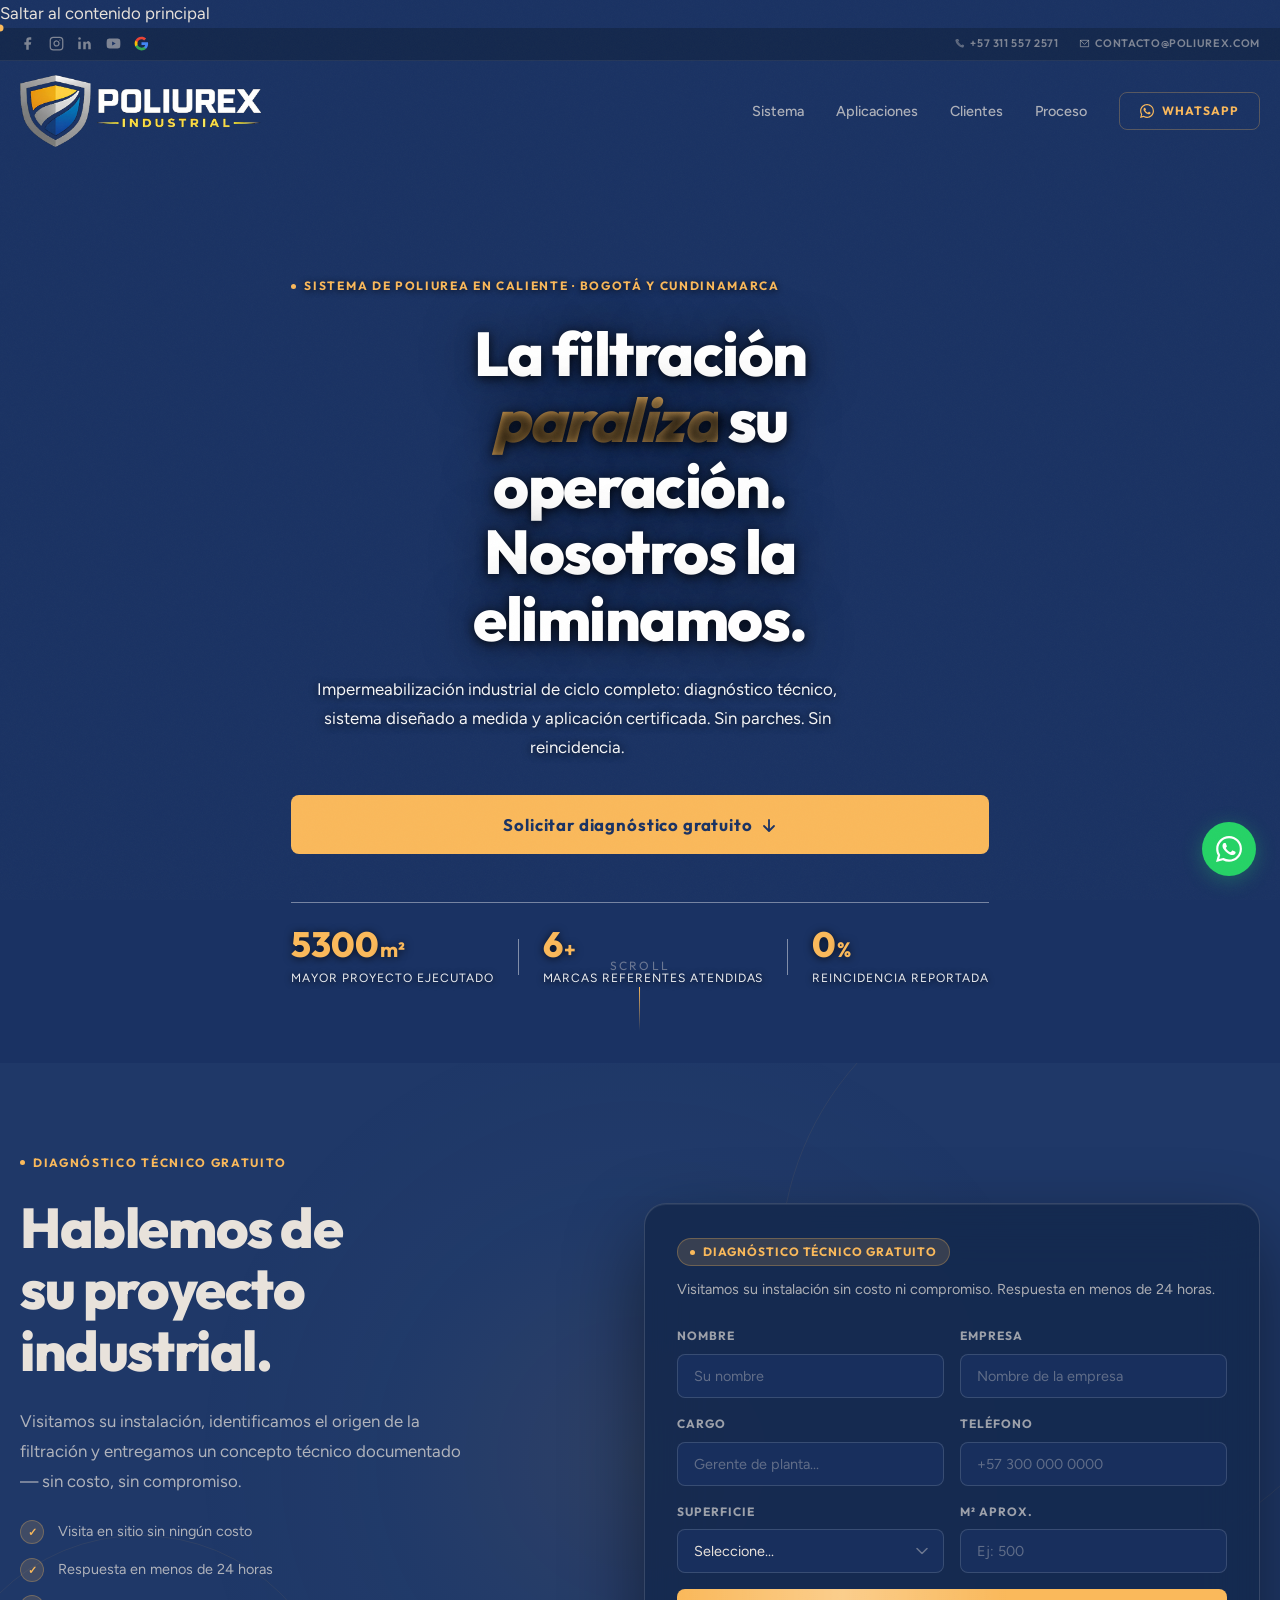
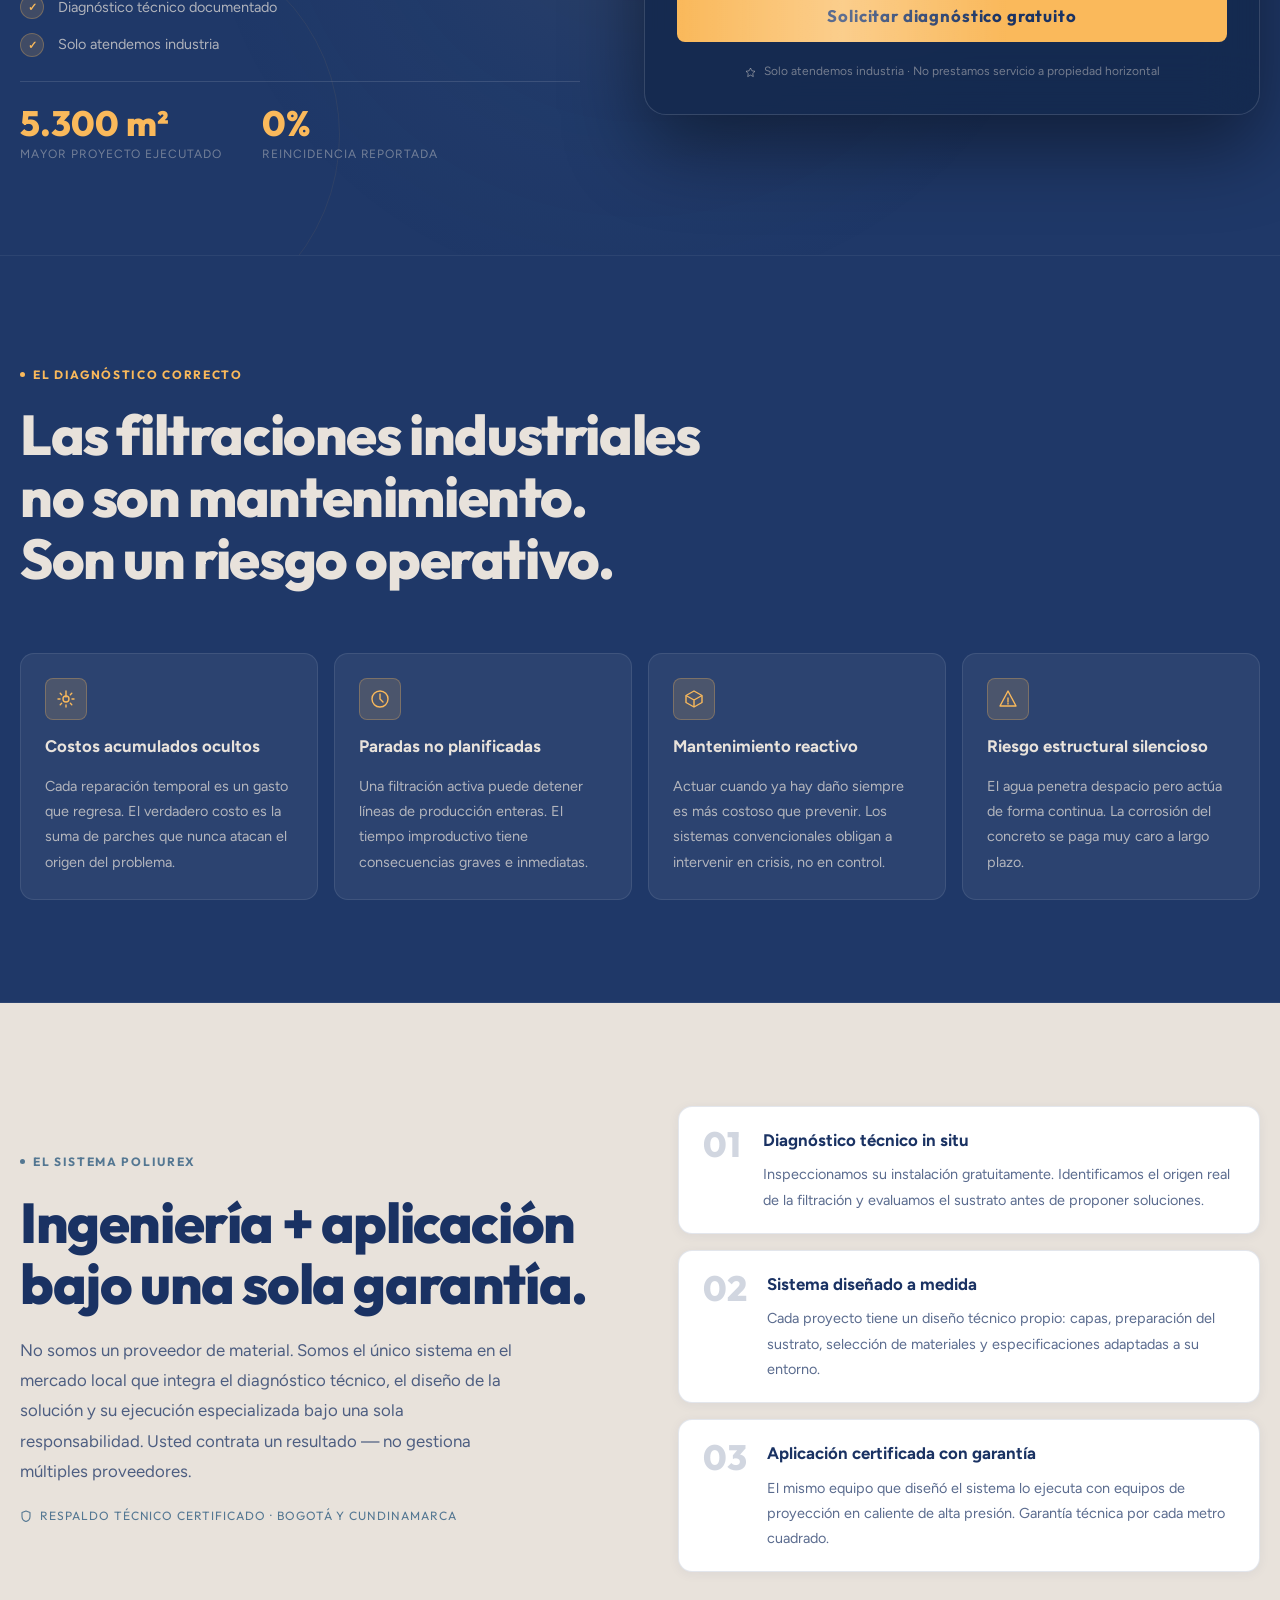
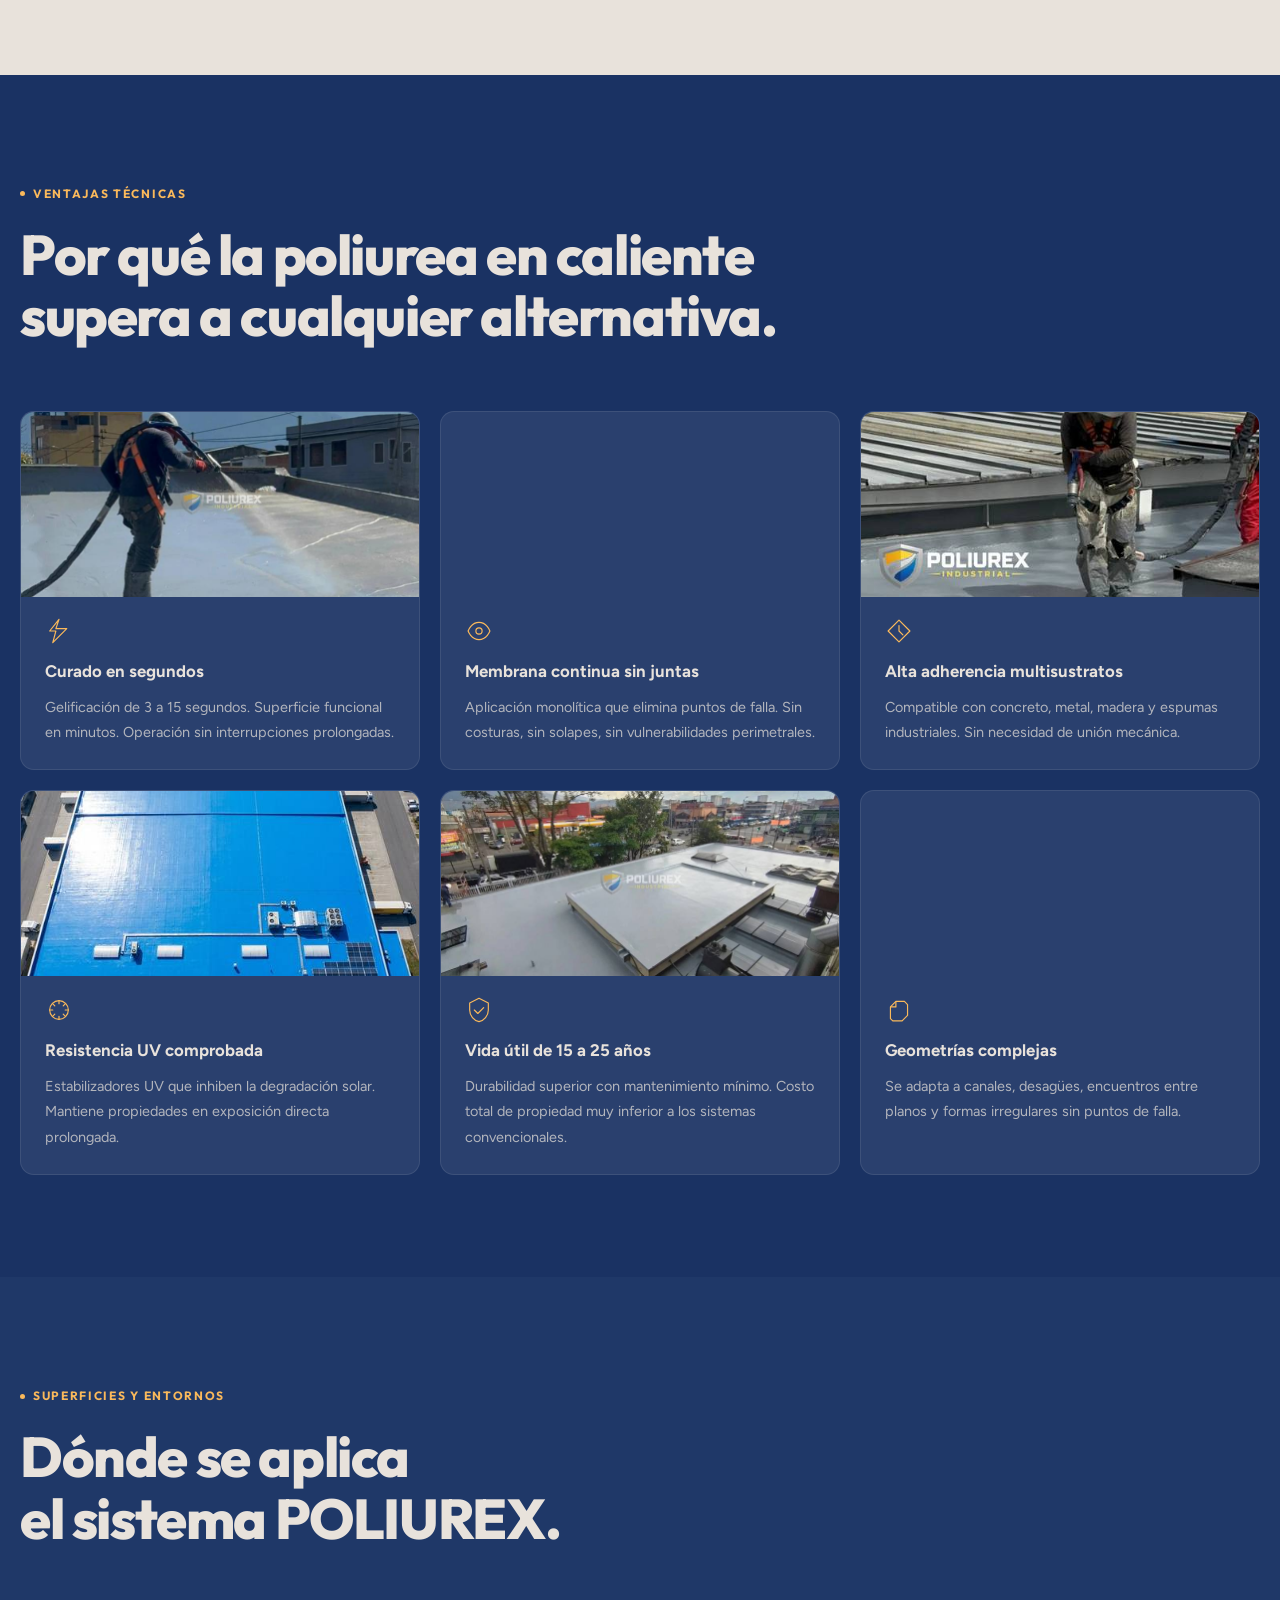
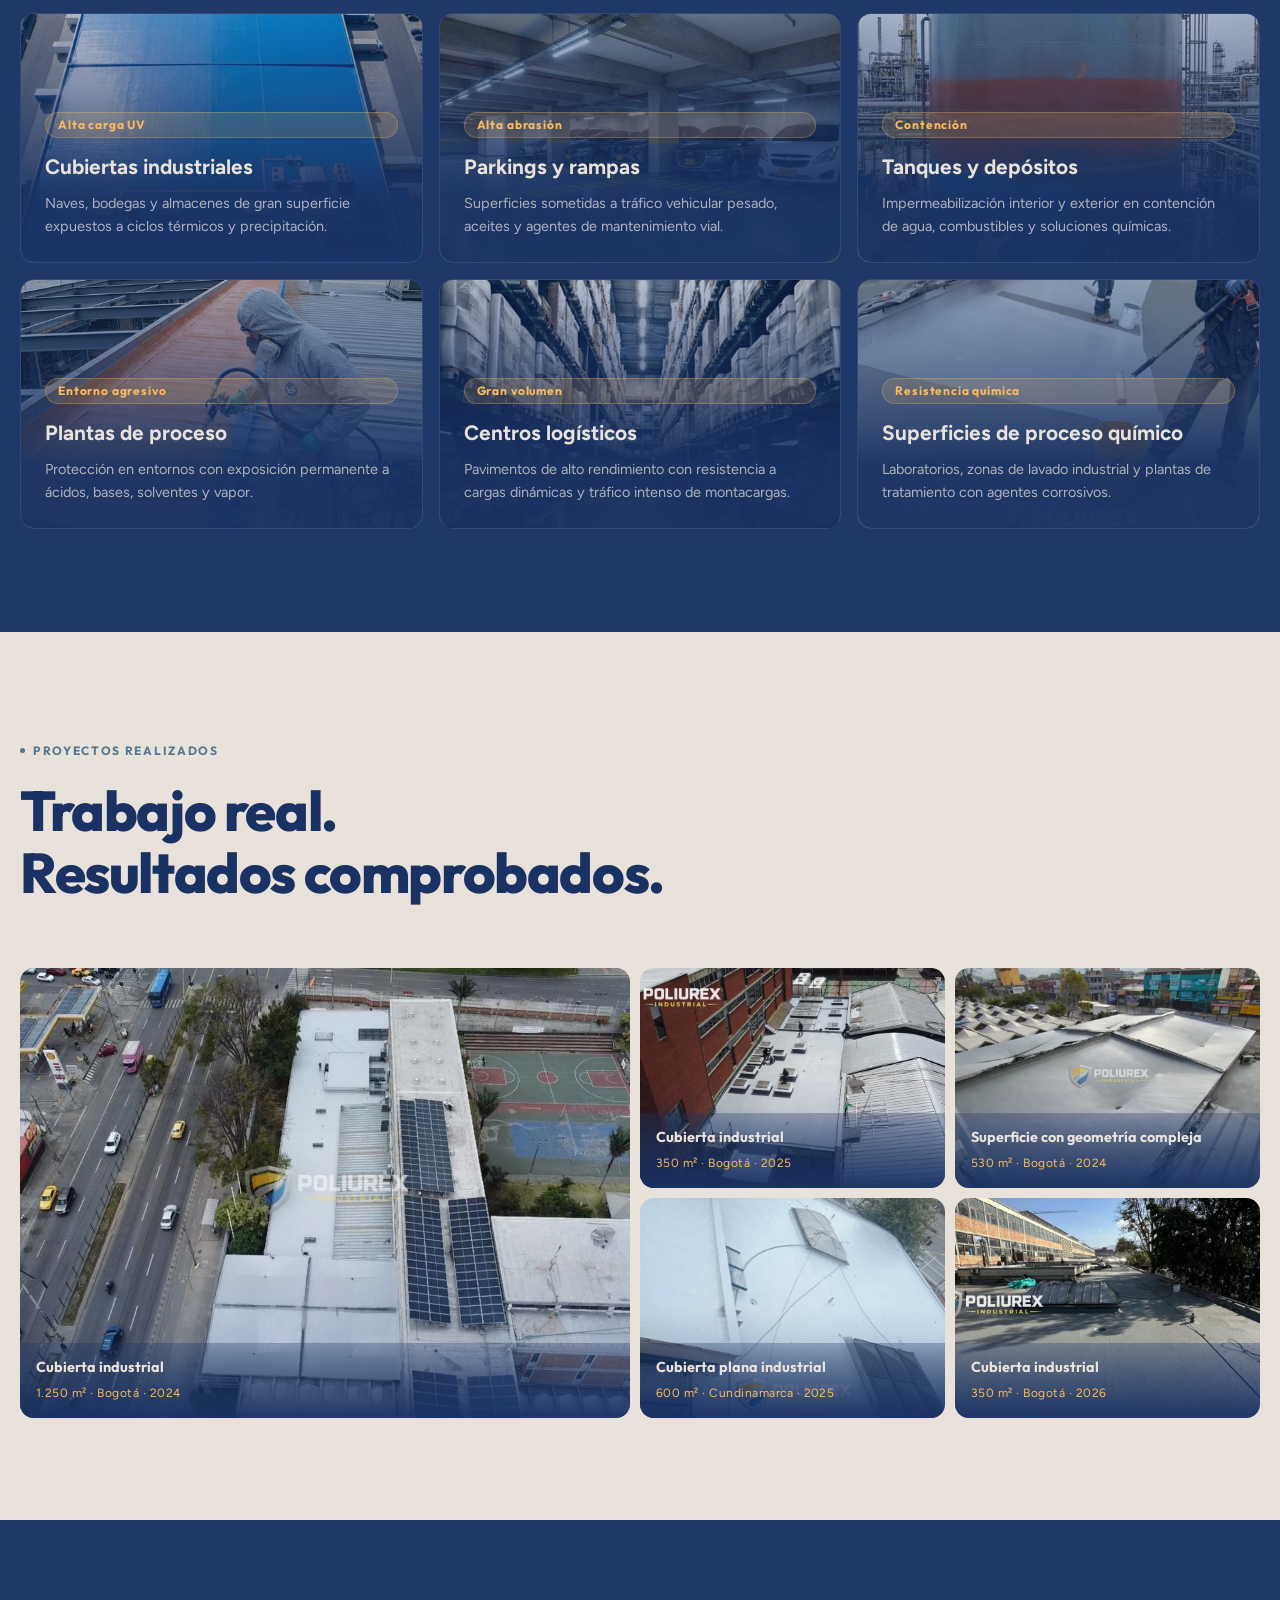
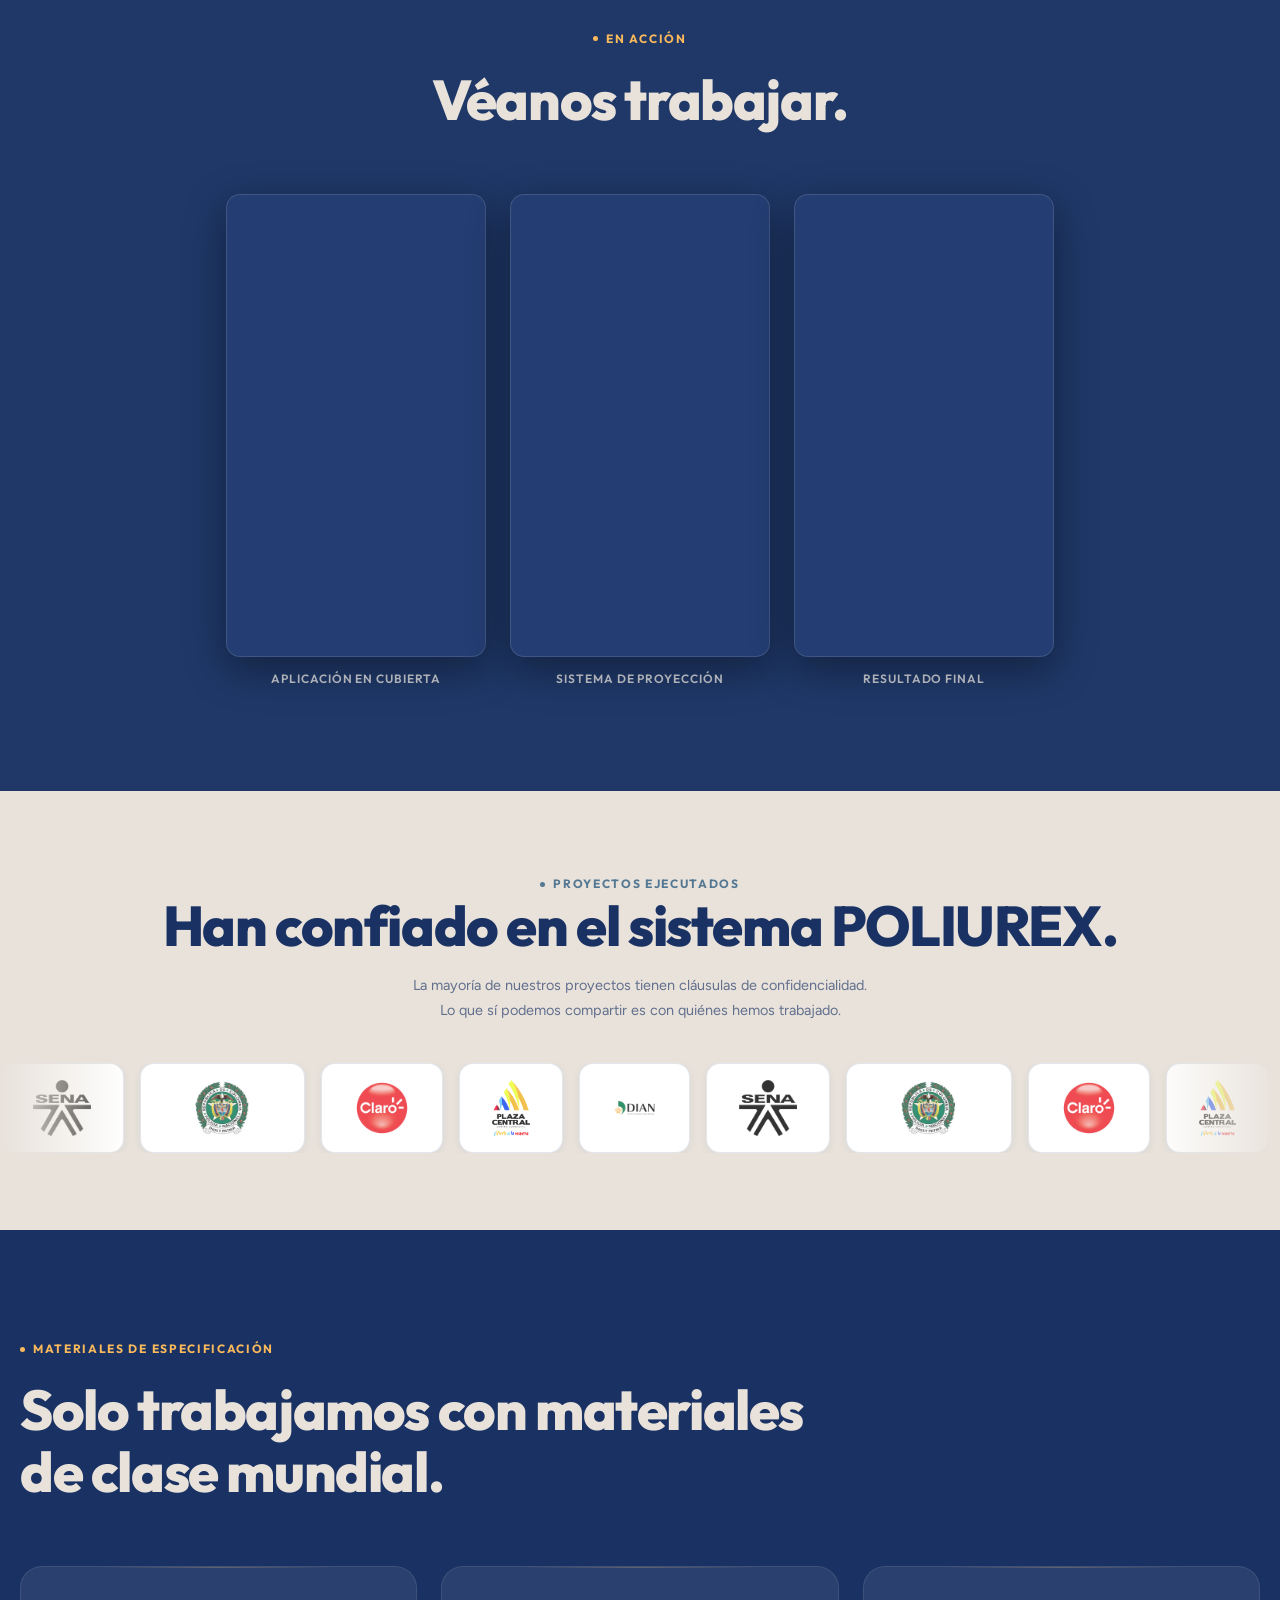
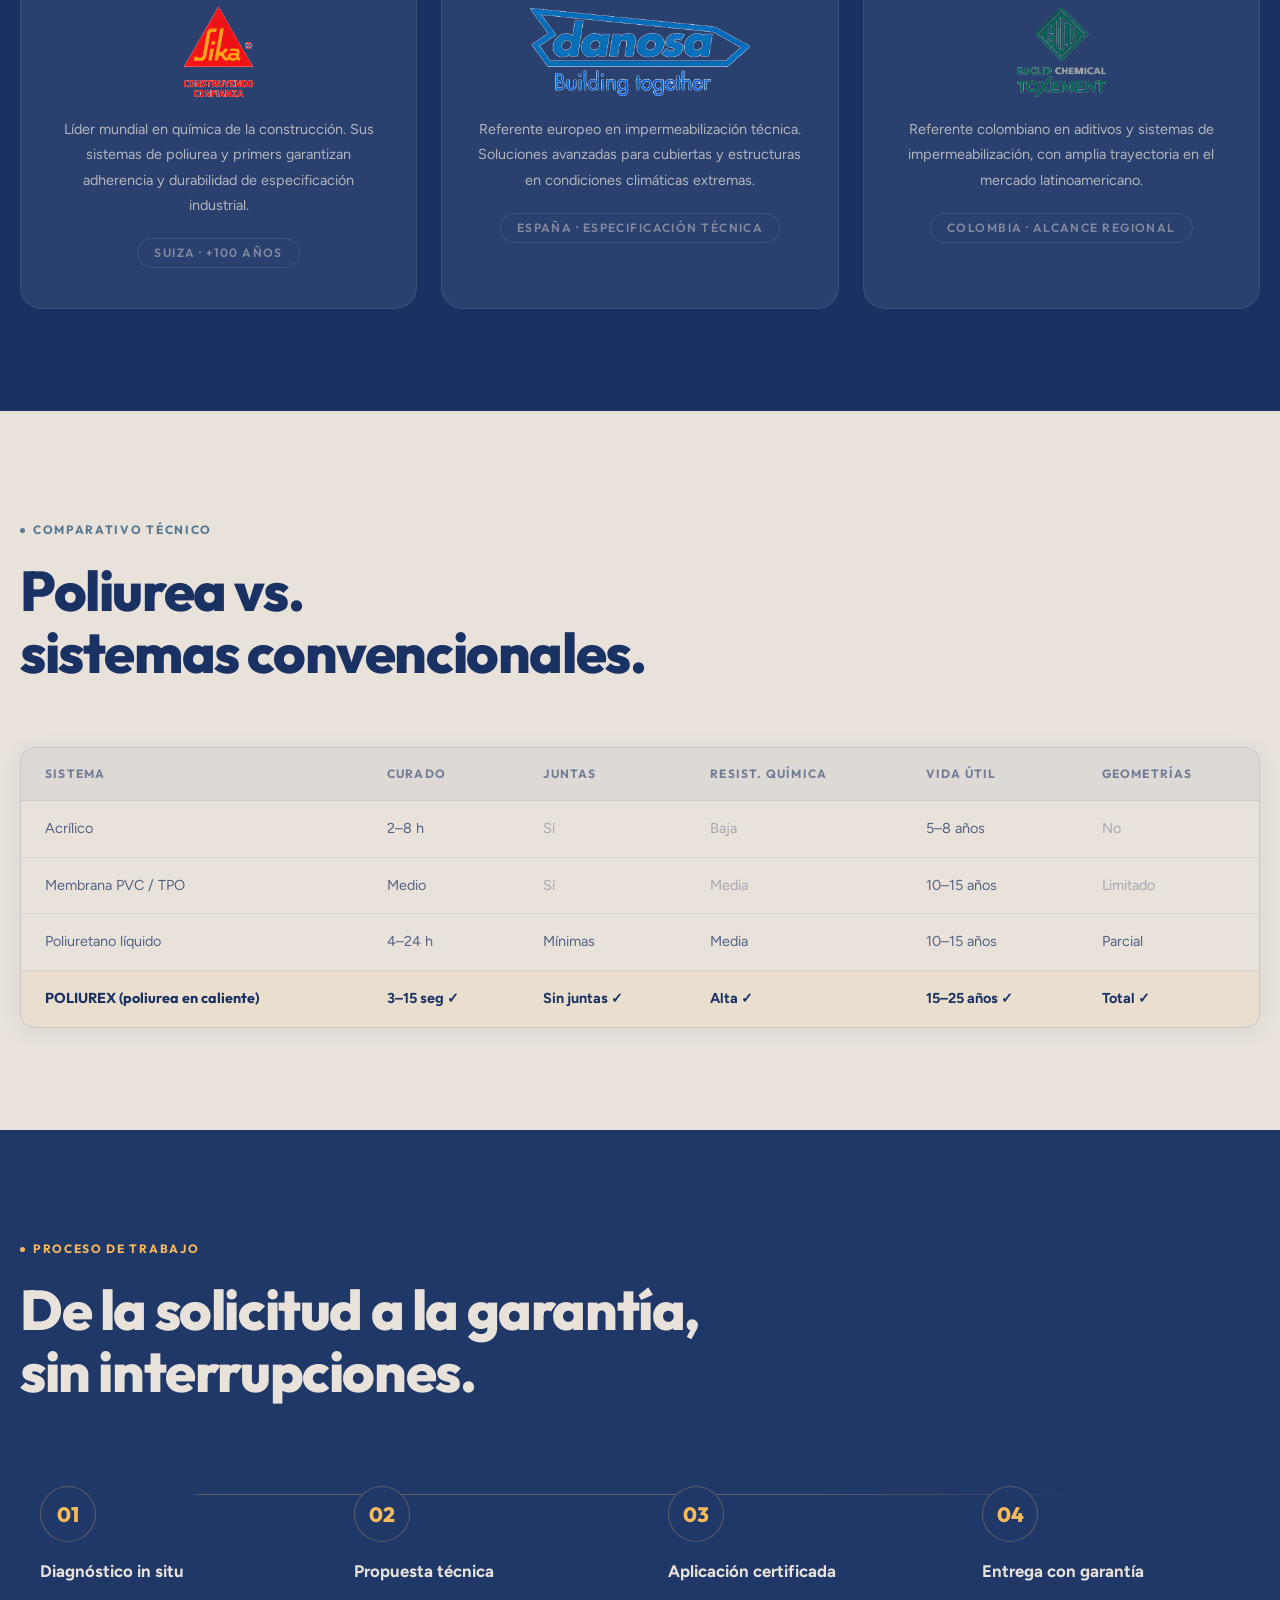
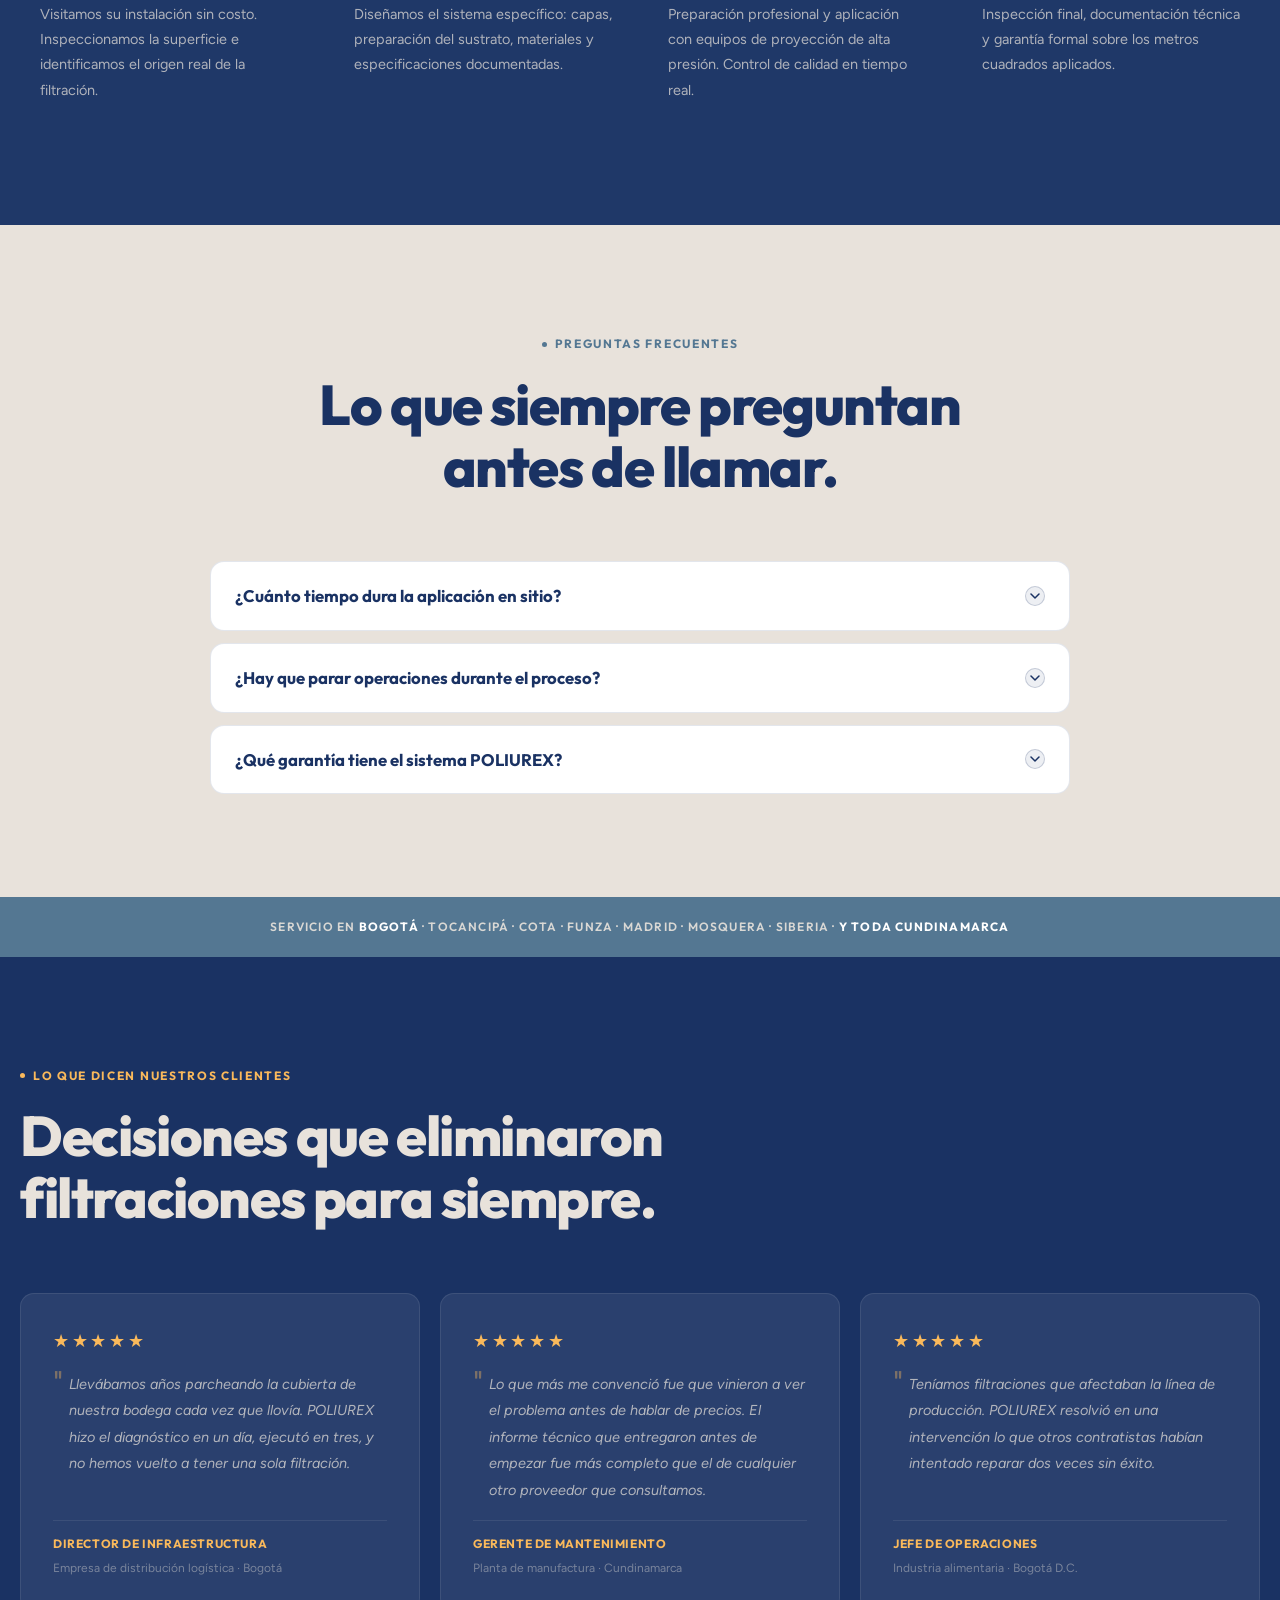
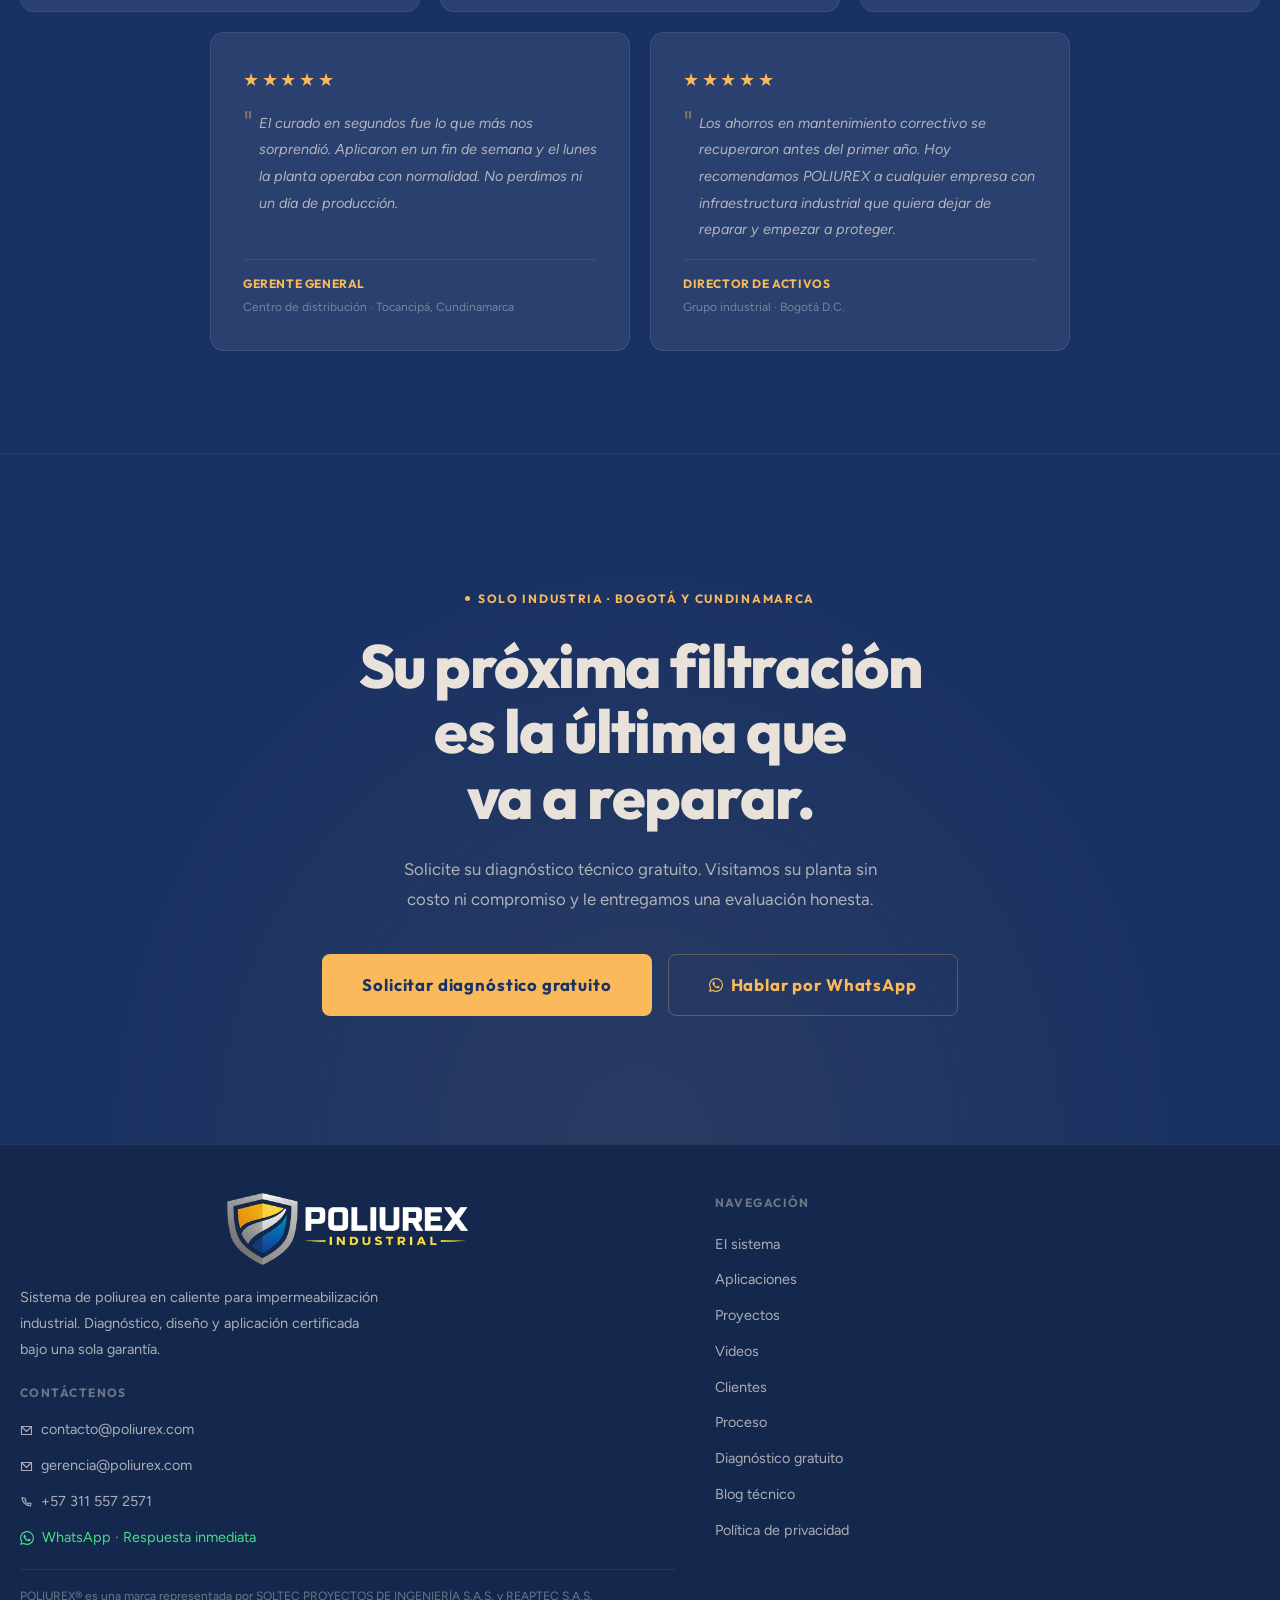
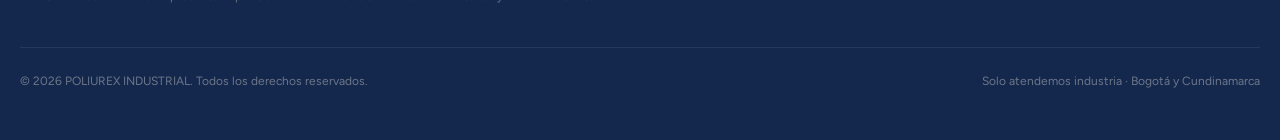
==== commit 0ffd0f3e: "poliurex-v4-cls-fixed" ====
--- a/index.html
+++ b/index.html
@@ -21,56 +21,22 @@
 {"@context":"https://schema.org","@type":"LocalBusiness","name":"POLIUREX INDUSTRIAL","telephone":"+573115572571","email":"contacto@poliurex.com","address":{"@type":"PostalAddress","addressLocality":"Bogotá D.C.","addressRegion":"Cundinamarca","addressCountry":"CO"},"url":"https://poliurex.com","areaServed":["Bogotá","Cundinamarca","Tocancipá","Cota","Funza","Madrid","Mosquera","Siberia"]}
 </script>
 
-<style>.hero__scroll{position:absolute;bottom:2rem;left:50%;transform:translateX(-50%);display:flex;flex-direction:column;align-items:center;gap:.75rem;z-index:4;animation:fadeInUp 1s ease 2.5s both}
-.hero__scroll-cta{margin-top:.5rem;margin-bottom:1.5rem;padding:1rem 2.5rem;font-size:var(--t-md)}
-.hero__scroll-line{width:1px;height:44px;background:linear-gradient(to bottom,var(--amber),transparent);animation:scrollPulse 1.8s ease-in-out infinite}
-.btn--full{width:100%}
-.nav__logo-img{height:72px;width:auto;display:block;object-fit:contain}
-.hero{position:relative;min-height:100svh;display:flex;flex-direction:column;overflow:hidden}
-.hero__gradient{display:none}
-.hero__title{font-family:var(--f-h);font-size:var(--t-hero);font-weight:800;line-height:1.07;letter-spacing:-.025em;color:#ffffff;text-shadow:0 2px 12px rgba(0,0,0,.9),0 0 50px rgba(0,0,0,.6);text-align:center}
-.btn--lg{padding:1rem 2.5rem;font-size:var(--t-md)}
-.btn--ghost:hover{background:var(--amber-dim)}
-.nav__hamburger{display:none;flex-direction:column;gap:5px;padding:.5rem}
-.top-bar__social{display:flex;align-items:center;gap:.85rem}
-.nav{position:sticky;top:34px;z-index:100;transition:background .4s var(--ease),border-color .4s,backdrop-filter .4s;border-bottom:1px solid transparent}
-.nav__mobile{position:absolute;top:100%;left:0;right:0;background:rgba(26,50,99,.97);border-bottom:1px solid rgba(255,255,255,.09);padding:1.5rem 1.5rem 2rem;display:flex;flex-direction:column;gap:1.5rem;transform:translateY(-8px);opacity:0;pointer-events:none;transition:.25s var(--ease);backdrop-filter:blur(24px)}
-@media(max-width:900px){.nav__links,.nav__cta{display:none}.nav__hamburger{display:flex}
-.top-bar__contact{display:flex;align-items:center;gap:1.25rem}
-.btn{display:inline-flex;align-items:center;justify-content:center;gap:.5rem;padding:.75rem 1.5rem;font-family:var(--f-h);font-size:var(--t-sm);font-weight:700;letter-spacing:.05em;border-radius:var(--r-md);transition:all .25s var(--ease);position:relative;overflow:hidden;cursor:none;white-space:nowrap;isolation:isolate}
-.container{width:min(1280px,100% - 2.5rem);margin-inline:auto}
-.btn--primary{background:var(--amber);color:var(--navy)}
-html{scroll-behavior:smooth;-webkit-font-smoothing:antialiased;overflow-x:hidden;max-width:100%}
-.nav__cta{display:flex;align-items:center;gap:.5rem;padding:.5rem 1.25rem;border:1px solid var(--amber-brd);border-radius:var(--r-md);font-size:var(--t-xs);font-weight:700;font-family:var(--f-h);letter-spacing:.08em;text-transform:uppercase;color:var(--amber);transition:all .25s}
-.top-bar__inner{display:flex;align-items:center;justify-content:space-between;width:min(1280px,100% - 2.5rem);margin-inline:auto;gap:1rem}
-.top-bar{background:var(--navy-d);border-bottom:1px solid rgba(255,255,255,.07);padding-block:.45rem;position:sticky;top:0;z-index:200}
-.hero__sub{font-size:var(--t-md);color:rgba(255,255,255,.96);max-width:52ch;line-height:1.75;text-shadow:0 1px 8px rgba(0,0,0,.85);text-align:center}
-.nav__cta:hover{background:var(--amber-dim)}
-*,*::before,*::after{box-sizing:border-box;margin:0;padding:0}
-.nav__cta{display:none}
-.top-bar__contact{display:none}
-.hero__video{position:absolute;inset:0;width:100%;height:100%;object-fit:cover;object-position:center;z-index:0}
-.btn--submit::before{content:'';position:absolute;top:0;left:0;width:60%;height:100%;background:linear-gradient(90deg,transparent,rgba(255,255,255,.3),transparent);animation:shimmer 3s ease-in-out infinite;animation-delay:1.5s;z-index:10;pointer-events:none;will-change:transform}
-.btn--primary:hover{transform:translateY(-2px);box-shadow:0 10px 28px rgba(250,185,91,.35)}
-.hero__canvas{display:none}
-.btn--primary:hover::after{opacity:1}
-.btn--submit{position:relative;overflow:hidden}
-.hero__content{display:flex;flex-direction:column;gap:1.5rem}
-.btn--primary::after{content:'';position:absolute;inset:0;background:var(--amber-b);opacity:0;transition:opacity .25s}
-.hero__inner{grid-template-columns:1fr;padding-bottom:3rem}
-.hero__stats{flex-wrap:wrap;gap:1.25rem}
-.btn--submit{padding:1rem 1.5rem;font-size:var(--t-md)}
-.hero__bg{display:none}
-.nav__mobile.is-open{transform:translateY(0);opacity:1;pointer-events:all}
-.btn--ghost:hover{background:rgba(26,50,99,.08)}
-.nav__links{display:flex;gap:2rem}
-.btn--ghost{border-color:var(--navy);color:var(--navy)}
-.hero__inner{position:relative;z-index:4;flex:1;display:flex;flex-direction:column;justify-content:center;align-items:center;text-align:center;width:min(900px,100% - 2.5rem);margin-inline:auto;padding-block:clamp(5rem,9vw,8rem) clamp(4rem,6vw,6rem)}
-.hero__stats{display:flex;align-items:center;justify-content:center;gap:1.5rem;padding-top:1.5rem;border-top:1px solid rgba(255,255,255,.4)}
+
+<noscript></noscript>
+<link rel="preconnect" href="https://fonts.googleapis.com">
+<link rel="preconnect" href="https://fonts.gstatic.com" crossorigin>
+<link rel="preload" href="https://fonts.googleapis.com/css2?family=Outfit:wght@400;500;600;700;800&family=Figtree:wght@300;400;500;600&display=swap" as="style" onload="this.onload=null;this.rel='stylesheet'">
+<noscript><link rel="stylesheet" href="https://fonts.googleapis.com/css2?family=Outfit:wght@400;500;600;700;800&family=Figtree:wght@300;400;500;600&display=swap"></noscript>
+<style>
+:focus-visible{outline:3px solid var(--amber);outline-offset:3px;border-radius:3px}
+.btn:focus-visible{outline:3px solid var(--amber);outline-offset:3px}
+.nav__link:focus-visible,.footer__link:focus-visible{outline:2px solid var(--amber);outline-offset:2px}
+</style>
+<style>
 :root{
   --navy:#1A3263;--navy-d:#14284D;--navy-l:#243D72;--navy-m:#1F3868;
   --steel:#547792;--amber:#FAB95B;--amber-b:#FFC97A;
-  --amber-dim:rgba(250,185,91,.12);--amber-brd:rgba(250,185,91,.28);
+  --amber-dim:rgba(250,185,91,.15);--amber-brd:rgba(250,185,91,.28);
   --cream:#E8E2DB;--cream-d:rgba(232,226,219,.72);--cream-dim:rgba(232,226,219,.42);
   --f-h:'Outfit',sans-serif;--f-b:'Figtree',sans-serif;
   --t-xs:clamp(.65rem,.4vw + .55rem,.75rem);
@@ -85,26 +51,371 @@
   --r-sm:3px;--r-md:8px;--r-lg:14px;--r-xl:22px;
   --ease:cubic-bezier(.4,0,.2,1);--spring:cubic-bezier(.34,1.56,.64,1);
 }
+*,*::before,*::after{box-sizing:border-box;margin:0;padding:0}
+html{scroll-behavior:smooth;-webkit-font-smoothing:antialiased;overflow-x:hidden;max-width:100%}
+body{font-family:var(--f-b);font-size:var(--t-md);line-height:1.65;color:var(--cream);background:var(--navy);overflow-x:hidden;cursor:none}
+@media(hover:none){body{cursor:auto}}
+img,video{max-width:100%;height:auto;display:block}
+a{color:inherit;text-decoration:none}
+ul{list-style:none}
+button{border:none;background:none;cursor:none;font-family:inherit}
+input,select{font-family:inherit;font-size:inherit}
+em{font-style:italic;background:linear-gradient(135deg,var(--amber),var(--amber-b));-webkit-background-clip:text;-webkit-text-fill-color:transparent;background-clip:text}
+.container{width:min(1280px,100% - 2.5rem);margin-inline:auto}
+.sr-only{position:absolute;width:1px;height:1px;padding:0;margin:-1px;overflow:hidden;clip:rect(0,0,0,0);white-space:nowrap;border:0}
+
+/* GRAIN */
+.grain{position:fixed;inset:0;z-index:998;pointer-events:none;opacity:.025;background-image:url("data:image/svg+xml,%3Csvg viewBox='0 0 512 512' xmlns='http://www.w3.org/2000/svg'%3E%3Cfilter id='n'%3E%3CfeTurbulence type='fractalNoise' baseFrequency='.8' numOctaves='4' stitchTiles='stitch'/%3E%3C/filter%3E%3Crect width='100%25' height='100%25' filter='url(%23n)'/%3E%3C/svg%3E");background-size:256px}
+
+/* CURSOR */
+.cursor{position:fixed;z-index:9999;pointer-events:none;width:7px;height:7px;background:var(--amber);border-radius:50%;transform:translate(-50%,-50%);transition:width .12s,height .12s}
+.cursor-follower{position:fixed;z-index:9998;pointer-events:none;width:36px;height:36px;border:1px solid var(--amber-brd);border-radius:50%;transform:translate(-50%,-50%);transition:width .35s var(--spring),height .35s var(--spring)}
+body:has(a:hover) .cursor,body:has(button:hover) .cursor{width:11px;height:11px}
+body:has(a:hover) .cursor-follower,body:has(button:hover) .cursor-follower{width:52px;height:52px;border-color:var(--amber)}
+@media(hover:none){.cursor,.cursor-follower{display:none}}
+
+/* EYEBROW */
+.eyebrow{display:inline-flex;align-items:center;gap:.5rem;font-family:var(--f-h);font-size:var(--t-xs);font-weight:700;letter-spacing:.14em;text-transform:uppercase;color:var(--amber)}
+.eyebrow__dot{display:inline-block;width:5px;height:5px;border-radius:50%;background:var(--amber);animation:pulse 2.2s ease-in-out infinite;flex-shrink:0}
+.section-light .eyebrow{color:var(--steel)}
+.section-light .eyebrow__dot{background:var(--steel);animation:pulse 2.2s ease-in-out infinite}
+@keyframes pulse{0%,100%{opacity:1;transform:scale(1)}50%{opacity:.3;transform:scale(.6)}} .eyebrow__dot{will-change:transform,opacity}.hero .eyebrow{text-shadow:0 1px 6px rgba(0,0,0,.8)}
+@keyframes fadeInUp{from{opacity:0;transform:translateX(-50%) translateY(12px)}to{opacity:1;transform:translateX(-50%) translateY(0)}}
+
+/* BUTTONS */
+.btn{display:inline-flex;align-items:center;justify-content:center;gap:.5rem;padding:.75rem 1.5rem;font-family:var(--f-h);font-size:var(--t-sm);font-weight:700;letter-spacing:.05em;border-radius:var(--r-md);transition:all .25s var(--ease);position:relative;overflow:hidden;cursor:none;white-space:nowrap;isolation:isolate}
+.btn--primary{background:var(--amber);color:var(--navy)}
+.btn--primary::after{content:'';position:absolute;inset:0;background:var(--amber-b);opacity:0;transition:opacity .25s}
+.btn--primary:hover::after{opacity:1}
+.btn--primary:hover{transform:translateY(-2px);box-shadow:0 10px 28px rgba(250,185,91,.35)}
 .btn--ghost{border:1px solid var(--amber-brd);color:var(--amber)}
-.hero__stats{flex-direction:column;gap:1rem}
-body{cursor:auto}
+.btn--ghost:hover{background:var(--amber-dim)}
+.section-light .btn--ghost{border-color:var(--navy);color:var(--navy)}
+.section-light .btn--ghost:hover{background:rgba(26,50,99,.08)}
+.btn--full{width:100%}.btn--lg{padding:1rem 2.5rem;font-size:var(--t-md)}.btn--submit{padding:1rem 1.5rem;font-size:var(--t-md)}
+
+/* TOP BAR */
+.top-bar{background:var(--navy-d);border-bottom:1px solid rgba(255,255,255,.07);padding-block:.45rem;position:sticky;top:0;z-index:200}
+.top-bar__inner{display:flex;align-items:center;justify-content:space-between;width:min(1280px,100% - 2.5rem);margin-inline:auto;gap:1rem}
+.top-bar__social{display:flex;align-items:center;gap:.85rem}
+.top-bar__social a{color:rgba(232,226,219,.5);transition:color .15s;display:flex;align-items:center}
+.top-bar__social a:hover{color:var(--amber)}
+.top-bar__contact{display:flex;align-items:center;gap:1.25rem}
+.top-bar__contact a{display:flex;align-items:center;gap:.35rem;font-size:.68rem;font-family:var(--f-h);font-weight:600;letter-spacing:.06em;color:rgba(232,226,219,.5);transition:color .15s;text-transform:uppercase;white-space:nowrap}
+.top-bar__contact a:hover{color:var(--amber)}
+@media(max-width:600px){.top-bar__contact{display:none}}
+@media(max-width:480px){.top-bar__social span{display:none}}
+
+/* NAV */
+.nav{position:sticky;top:34px;z-index:100;transition:background .4s var(--ease),border-color .4s,backdrop-filter .4s;border-bottom:1px solid transparent}
+.nav.is-scrolled{background:rgba(26,50,99,.93);border-bottom-color:rgba(255,255,255,.09);backdrop-filter:blur(20px) saturate(1.3);-webkit-backdrop-filter:blur(20px) saturate(1.3)}
+.nav__inner{display:flex;align-items:center;gap:2rem;padding-block:.85rem;width:min(1280px,100% - 2.5rem);margin-inline:auto}
 .nav__logo{display:flex;align-items:center;margin-right:auto}
-.nav__inner{display:flex;align-items:center;gap:2rem;padding-block:.85rem;width:min(1280px,100% - 2.5rem);margin-inline:auto}
-.nav__hamburger{display:flex}
-.nav.is-scrolled{background:rgba(26,50,99,.93);border-bottom-color:rgba(255,255,255,.09);backdrop-filter:blur(20px) saturate(1.3);-webkit-backdrop-filter:blur(20px) saturate(1.3)}
-body{font-family:var(--f-b);font-size:var(--t-md);line-height:1.65;color:var(--cream);background:var(--navy);overflow-x:hidden;cursor:none}
-.hero__overlay{display:none}</style>
-<link rel="preload" href="./assets/css/style.css" as="style" onload="this.onload=null;this.rel='stylesheet'">
-<noscript><link rel="stylesheet" href="./assets/css/style.css"></noscript>
-<link rel="preconnect" href="https://fonts.googleapis.com">
-<link rel="preconnect" href="https://fonts.gstatic.com" crossorigin>
-<link rel="preload" href="https://fonts.googleapis.com/css2?family=Outfit:wght@400;500;600;700;800&family=Figtree:wght@300;400;500;600&display=swap" as="style" onload="this.onload=null;this.rel='stylesheet'">
-<noscript><link rel="stylesheet" href="https://fonts.googleapis.com/css2?family=Outfit:wght@400;500;600;700;800&family=Figtree:wght@300;400;500;600&display=swap"></noscript>
-<style>.skip-link{position:absolute;left:-9999px;top:auto;width:1px;height:1px;overflow:hidden}.skip-link:focus{position:fixed;top:1rem;left:1rem;z-index:9999;background:var(--amber);color:var(--navy);padding:.75rem 1.5rem;border-radius:6px;font-family:var(--f-h);font-weight:700;font-size:.9rem;text-decoration:none;outline:3px solid var(--navy)}</style>
+.nav__logo-img{height:72px;width:auto;display:block;object-fit:contain}
+.nav__links{display:flex;gap:2rem}
+.nav__links a{font-size:var(--t-sm);font-weight:500;color:var(--cream-d);transition:color .15s;position:relative;padding-bottom:2px}
+.nav__links a::after{content:'';position:absolute;bottom:0;left:0;right:100%;height:1px;background:var(--amber);transition:right .25s var(--ease)}
+.nav__links a:hover{color:var(--cream)}
+.nav__links a:hover::after{right:0}
+.nav__cta{display:flex;align-items:center;gap:.5rem;padding:.5rem 1.25rem;border:1px solid var(--amber-brd);border-radius:var(--r-md);font-size:var(--t-xs);font-weight:700;font-family:var(--f-h);letter-spacing:.08em;text-transform:uppercase;color:var(--amber);transition:all .25s}
+.nav__cta:hover{background:var(--amber-dim)}
+.nav__hamburger{display:none;flex-direction:column;gap:5px;padding:.5rem}
+.nav__hamburger span{display:block;width:22px;height:1.5px;background:var(--cream);transition:transform .25s,opacity .25s}
+.nav__hamburger.is-open span:nth-child(1){transform:rotate(45deg) translate(4px,4px)}
+.nav__hamburger.is-open span:nth-child(2){opacity:0;transform:scaleX(0)}
+.nav__mobile{position:absolute;top:100%;left:0;right:0;background:rgba(26,50,99,.97);border-bottom:1px solid rgba(255,255,255,.09);padding:1.5rem 1.5rem 2rem;display:flex;flex-direction:column;gap:1.5rem;transform:translateY(-8px);opacity:0;pointer-events:none;transition:.25s var(--ease);backdrop-filter:blur(24px)}
+.nav__mobile.is-open{transform:translateY(0);opacity:1;pointer-events:all}
+.nav__mobile ul{display:flex;flex-direction:column;gap:1rem}
+.nav__mobile li a{font-family:var(--f-h);font-size:var(--t-xl);font-weight:700;color:var(--cream)}
+@media(max-width:900px){.nav__links,.nav__cta{display:none}.nav__hamburger{display:flex}}
+
+/* HERO */
+.hero{position:relative;min-height:100svh;display:flex;flex-direction:column;overflow:hidden}
+.hero__bg{display:none}.hero__video{position:absolute;inset:0;width:100%;height:100%;object-fit:cover;object-position:center;z-index:0}
+.hero__overlay{display:none}
+.hero__canvas{display:none}
+.hero__gradient{display:none}
+.hero__inner{position:relative;z-index:4;flex:1;display:flex;flex-direction:column;justify-content:center;align-items:center;text-align:center;width:min(900px,100% - 2.5rem);margin-inline:auto;padding-block:clamp(5rem,9vw,8rem) clamp(4rem,6vw,6rem)}
+.hero__content{display:flex;flex-direction:column;gap:1.5rem}
+.hero__title{font-family:var(--f-h);font-size:var(--t-hero);font-weight:800;line-height:1.07;letter-spacing:-.025em;color:#ffffff;text-shadow:0 2px 12px rgba(0,0,0,.9),0 0 50px rgba(0,0,0,.6);text-align:center}
+.hero__sub{font-size:var(--t-md);color:rgba(255,255,255,.96);max-width:52ch;line-height:1.75;text-shadow:0 1px 8px rgba(0,0,0,.85);text-align:center}
+.hero__stats{display:flex;align-items:center;justify-content:center;gap:1.5rem;padding-top:1.5rem;border-top:1px solid rgba(255,255,255,.4)}
+.stat{display:flex;flex-direction:column;gap:3px}
+.stat__value{display:flex;align-items:baseline;gap:1px}
+.stat__num{font-family:var(--f-h);font-size:var(--t-2xl);font-weight:800;color:var(--amber);line-height:1;text-shadow:0 1px 8px rgba(0,0,0,.7)}
+.stat__unit{font-family:var(--f-h);font-size:var(--t-lg);font-weight:700;color:var(--amber);text-shadow:0 1px 8px rgba(0,0,0,.7)}
+.stat__label{font-size:var(--t-xs);color:rgba(255,255,255,.92);text-transform:uppercase;letter-spacing:.08em;line-height:1.4;text-shadow:0 1px 6px rgba(0,0,0,.8)}
+.stat__divider{width:1px;height:36px;background:rgba(255,255,255,.45);flex-shrink:0}
+
+/* FORM CARD */
+.form-card{background:rgba(20,40,77,.88);border:1px solid rgba(255,255,255,.14);border-radius:var(--r-xl);padding:2rem;position:relative;overflow:hidden;backdrop-filter:blur(28px);-webkit-backdrop-filter:blur(28px);box-shadow:0 32px 80px rgba(0,0,0,.45),inset 0 1px 0 rgba(255,255,255,.08)}
+.form-card::before{content:'';position:absolute;top:0;left:0;right:0;height:2px;background:linear-gradient(90deg,transparent,var(--amber),var(--amber-b),transparent)}
+.form-card__header{margin-bottom:1.5rem}
+.form-card__badge{display:inline-flex;align-items:center;gap:.5rem;padding:3px .75rem;background:var(--amber-dim);border:1px solid var(--amber-brd);border-radius:100px;font-size:var(--t-xs);font-weight:700;font-family:var(--f-h);color:var(--amber);letter-spacing:.08em;text-transform:uppercase;margin-bottom:.75rem}
+.form-card__badge::before{content:'';width:5px;height:5px;border-radius:50%;background:var(--amber);animation:pulse 2.2s ease-in-out infinite}
+.form-card__sub{font-size:var(--t-sm);color:rgba(232,226,219,.72);line-height:1.65}
+.form{display:flex;flex-direction:column;gap:1rem}
+.form__row{display:grid;grid-template-columns:1fr 1fr;gap:1rem}
+.form__field{display:flex;flex-direction:column;gap:.5rem}
+.form__label{font-size:var(--t-xs);font-weight:700;font-family:var(--f-h);color:rgba(232,226,219,.65);letter-spacing:.08em;text-transform:uppercase}
+.form__input,.form__select{width:100%;padding:.75rem 1rem;background:rgba(26,50,99,.7);border:1px solid rgba(255,255,255,.14);border-radius:var(--r-md);color:var(--cream);font-size:var(--t-sm);transition:border-color .25s,box-shadow .25s;outline:none;-webkit-appearance:none;appearance:none}
+.form__input::placeholder{color:rgba(232,226,219,.35)}
+.form__input:focus,.form__select:focus{border-color:rgba(250,185,91,.55);background:rgba(26,50,99,.9);box-shadow:0 0 0 3px var(--amber-dim)}
+.form__select-wrap{position:relative}
+.form__select-icon{position:absolute;right:1rem;top:50%;transform:translateY(-50%);color:rgba(232,226,219,.4);pointer-events:none}
+.form__select option{background:#14284D;color:var(--cream)}
+.form__disclaimer{font-size:var(--t-xs);color:rgba(232,226,219,.45);text-align:center;display:flex;align-items:center;justify-content:center;gap:.5rem;margin-top:.25rem}
+.form-card__success{display:none;flex-direction:column;align-items:center;text-align:center;gap:1.25rem;padding:2.5rem 1rem}
+.form-card__success.is-active{display:flex}
+.success__icon{width:60px;height:60px;border-radius:50%;background:var(--amber-dim);border:1px solid var(--amber-brd);display:grid;place-items:center;color:var(--amber);animation:successPop .4s var(--spring) both}
+@keyframes successPop{from{transform:scale(.6);opacity:0}to{transform:scale(1);opacity:1}}
+.form-card__success h3{font-size:var(--t-xl);font-weight:700;color:var(--cream)}
+.form-card__success p{font-size:var(--t-sm);color:var(--cream-d);max-width:28ch;line-height:1.75}
+
+/* SCROLL INDICATOR */
+.hero__scroll-cta{margin-top:.5rem;margin-bottom:1.5rem;padding:1rem 2.5rem;font-size:var(--t-md)}.hero__scroll-cta svg{transition:transform .3s var(--spring)}.hero__scroll-cta:hover svg{transform:translateY(4px)}.hero__scroll{position:absolute;bottom:2rem;left:50%;transform:translateX(-50%);display:flex;flex-direction:column;align-items:center;gap:.75rem;z-index:4;animation:fadeInUp 1s ease 2.5s both}
+.hero__scroll span{font-size:var(--t-xs);letter-spacing:.18em;text-transform:uppercase;color:rgba(232,226,219,.4);font-family:var(--f-h)}
+.hero__scroll-line{width:1px;height:44px;background:linear-gradient(to bottom,var(--amber),transparent);animation:scrollPulse 1.8s ease-in-out infinite}
+@keyframes scrollPulse{0%{transform:scaleY(0);transform-origin:top;opacity:1}50%{transform:scaleY(1);transform-origin:top;opacity:1}51%{transform:scaleY(1);transform-origin:bottom}100%{transform:scaleY(0);transform-origin:bottom;opacity:.2}}
+
+/* REVEAL */
+.reveal{opacity:0;transform:translateY(22px);transition:opacity .7s var(--ease),transform .7s var(--ease)}
+.reveal.is-visible{opacity:1;transform:translateY(0)}
+.reveal--delay{transition-delay:.12s}.reveal--delay-2{transition-delay:.24s}.reveal--delay-3{transition-delay:.36s}
+
+/* SECTION HEADER */
+.section-header{margin-bottom:clamp(2.5rem,5vw,4.5rem)}
+.section-header .eyebrow{margin-bottom:1.25rem}
+.section-title{font-family:var(--f-h);font-size:var(--t-3xl);font-weight:800;line-height:1.1;letter-spacing:-.025em;color:var(--cream)}
+.section-light .section-title{color:var(--navy)}
+.section-light em{background:linear-gradient(135deg,var(--navy),var(--steel));-webkit-background-clip:text;-webkit-text-fill-color:transparent;background-clip:text}
+
+/* SECTION LIGHT BASE */
+.section-light{background:var(--cream);color:var(--navy)}
+
+/* PAIN SECTION — dark */
+.pain{padding-block:clamp(4rem,8vw,8rem);background:var(--navy-m);border-top:1px solid rgba(255,255,255,.06);border-bottom:1px solid rgba(255,255,255,.06)}
+.pain__grid{display:grid;grid-template-columns:repeat(4,1fr);gap:1rem}
+.pain-card{padding:1.5rem;background:rgba(255,255,255,.06);border:1px solid rgba(255,255,255,.09);border-radius:var(--r-lg);display:flex;flex-direction:column;gap:1rem;transition:border-color .25s,background .25s,transform .25s var(--ease)}
+.pain-card:hover{border-color:var(--amber-brd);background:rgba(255,255,255,.10);transform:translateY(-3px)}
+.pain-card__icon{width:42px;height:42px;border-radius:var(--r-md);background:var(--amber-dim);border:1px solid var(--amber-brd);display:grid;place-items:center;color:var(--amber);flex-shrink:0}
+.pain-card h3{font-size:var(--t-md);font-weight:700;color:var(--cream);line-height:1.3}
+.pain-card p{font-size:var(--t-sm);color:var(--cream-d);line-height:1.75}
+
+/* SISTEMA — light */
+.sistema{padding-block:clamp(4rem,8vw,8rem)}
+.sistema__inner{display:grid;grid-template-columns:1fr 1fr;gap:clamp(3rem,6vw,6rem);align-items:center}
+.sistema__copy{display:flex;flex-direction:column;gap:1.25rem}
+.sistema__desc{font-size:var(--t-md);color:rgba(26,50,99,.75);line-height:1.8;max-width:46ch}
+.sistema__badge{display:inline-flex;align-items:center;gap:.5rem;font-size:var(--t-xs);color:var(--steel);letter-spacing:.08em;text-transform:uppercase;font-family:var(--f-h)}
+.sistema__pillars{display:flex;flex-direction:column;gap:1rem}
+.pillar{display:flex;gap:1.25rem;padding:1.25rem 1.5rem;background:white;border:1px solid rgba(26,50,99,.12);border-radius:var(--r-lg);transition:border-color .25s,background .25s,transform .25s var(--ease);align-items:flex-start;box-shadow:0 2px 12px rgba(26,50,99,.06)}
+.pillar:hover{border-color:rgba(250,185,91,.5);background:rgba(250,185,91,.04);transform:translateX(4px)}
+.pillar__num{font-family:var(--f-h);font-size:var(--t-2xl);font-weight:800;color:rgba(26,50,99,.2);line-height:1;min-width:2.5rem;flex-shrink:0}
+.pillar__content h3{font-size:var(--t-md);font-weight:700;color:var(--navy);margin-bottom:.5rem}
+.pillar__content p{font-size:var(--t-sm);color:rgba(26,50,99,.72);line-height:1.75}
+
+/* BENEFITS — dark with images */
+.benefits{padding-block:clamp(4rem,8vw,8rem);background:var(--navy)}
+.benefits__grid{display:grid;grid-template-columns:repeat(3,1fr);gap:1.25rem;margin-top:clamp(2.5rem,5vw,4.5rem)}
+.benefit{background:rgba(255,255,255,.07);border:1px solid rgba(255,255,255,.09);border-radius:var(--r-lg);overflow:hidden;display:flex;flex-direction:column;transition:transform .3s var(--ease),border-color .25s,box-shadow .3s}
+.benefit:hover{transform:translateY(-5px);border-color:var(--amber-brd);box-shadow:0 16px 48px rgba(0,0,0,.35)}
+.benefit__img-wrap{height:185px;overflow:hidden;flex-shrink:0}
+.benefit__img-wrap img{width:100%;height:100%;object-fit:cover;transition:transform .5s var(--ease)}
+.benefit:hover .benefit__img-wrap img{transform:scale(1.07)}
+.benefit__content{padding:1.25rem 1.5rem 1.5rem;display:flex;flex-direction:column;gap:.6rem;flex:1}
+.benefit__icon{width:28px;height:28px;color:var(--amber);margin-bottom:.2rem}
+.benefit h3{font-size:var(--t-md);font-weight:700;color:var(--cream)}
+.benefit p{font-size:var(--t-sm);color:var(--cream-d);line-height:1.75}
+
+/* APPLICATIONS — dark photo cards */
+.applications{padding-block:clamp(4rem,8vw,8rem);background:var(--navy-m)}
+.apps__grid{display:grid;grid-template-columns:repeat(3,1fr);gap:1rem;margin-top:clamp(2.5rem,5vw,4.5rem)}
+.app-card{min-height:250px;border-radius:var(--r-lg);border:1px solid rgba(255,255,255,.09);display:flex;flex-direction:column;justify-content:flex-end;padding:1.5rem;position:relative;overflow:hidden;transition:border-color .25s,transform .4s var(--ease)}
+.app-card__img{position:absolute;inset:0;width:100%;height:100%;object-fit:cover;transform:scale(1.05);transition:transform .6s var(--ease)}
+.app-card__overlay{position:absolute;inset:0;background:linear-gradient(to top,rgba(26,50,99,.97) 25%,rgba(26,50,99,.55) 70%,rgba(26,50,99,.3) 100%)}
+.app-card:hover{border-color:var(--amber-brd);transform:translateY(-4px)}
+.app-card:hover .app-card__img{transform:scale(1)}
+.app-card__tag{display:inline-block;margin-bottom:.75rem;padding:2px .75rem;background:var(--amber-dim);border:1px solid var(--amber-brd);border-radius:100px;font-size:var(--t-xs);color:var(--amber);font-family:var(--f-h);font-weight:700;letter-spacing:.07em;position:relative;z-index:1}
+.app-card h3{font-size:var(--t-lg);font-weight:700;color:var(--cream);position:relative;z-index:1;margin-bottom:.5rem}
+.app-card p{font-size:var(--t-sm);color:var(--cream-d);position:relative;z-index:1;line-height:1.6}
+
+/* GALLERY — light */
+.gallery{padding-block:clamp(4rem,8vw,7rem)}
+.gallery__grid{display:grid;grid-template-columns:2fr 1fr 1fr;grid-template-rows:220px 220px;gap:10px;margin-top:clamp(2rem,4vw,4rem)}
+.gallery__item{border-radius:var(--r-lg);overflow:hidden;position:relative;background:rgba(26,50,99,.1);transition:transform .4s var(--ease),box-shadow .4s}
+.gallery__item:first-child{grid-row:1/3}
+.gallery__item:hover{transform:scale(1.02);box-shadow:0 20px 50px rgba(26,50,99,.25)}
+.gallery__item img{width:100%;height:100%;object-fit:cover;transition:transform .5s var(--ease)}
+.gallery__item:hover img{transform:scale(1.06)}
+.gallery__item::after{content:'';position:absolute;inset:0;background:linear-gradient(to top,rgba(26,50,99,.3) 0%,transparent 50%);pointer-events:none}
+
+/* VIDEOS — dark */
+.videos{padding-block:clamp(4rem,8vw,7rem);background:var(--navy-m)}
+.videos__grid{display:flex;gap:1.5rem;justify-content:center;flex-wrap:wrap;margin-top:clamp(2rem,4vw,4rem)}
+.video-wrap{flex:0 0 260px;max-width:280px;display:flex;flex-direction:column;gap:.75rem}
+.video-frame{aspect-ratio:9/16;border-radius:var(--r-lg);overflow:hidden;border:1px solid rgba(255,255,255,.12);background:var(--navy-l);box-shadow:0 12px 40px rgba(0,0,0,.4);transition:box-shadow .3s,transform .3s var(--ease)}
+.video-frame:hover{transform:translateY(-4px);box-shadow:0 20px 60px rgba(0,0,0,.5),0 0 0 1px var(--amber-brd)}
+.video-frame iframe{width:100%;height:100%;border:none;display:block}
+.video-label{font-family:var(--f-h);font-size:var(--t-xs);font-weight:600;color:var(--cream-d);text-align:center;letter-spacing:.08em;text-transform:uppercase}
+
+/* CLIENTS — light */
+.clients{padding-block:clamp(4rem,6vw,6rem);overflow:hidden}
+.clients__header{text-align:center;margin-bottom:2.5rem}
+.clients__sub{font-size:var(--t-sm);color:rgba(26,50,99,.65);margin-top:1rem;max-width:52ch;margin-inline:auto;line-height:1.75}
+.marquee{overflow:hidden;mask-image:linear-gradient(90deg,transparent 0%,black 10%,black 90%,transparent 100%);-webkit-mask-image:linear-gradient(90deg,transparent 0%,black 10%,black 90%,transparent 100%)}
+.marquee__track{display:flex;gap:1rem;animation:marqueeSlide 30s linear infinite;width:max-content}
+.marquee:hover .marquee__track{animation-play-state:paused}
+.client-logo{display:flex;align-items:center;justify-content:center;padding:1rem 2rem;background:white;border:1px solid rgba(26,50,99,.12);border-radius:var(--r-lg);flex-shrink:0;transition:border-color .25s,box-shadow .25s;box-shadow:0 2px 8px rgba(26,50,99,.06)}
+.client-logo:hover{border-color:rgba(250,185,91,.4);box-shadow:0 4px 20px rgba(26,50,99,.12)}
+.client-logo img{height:56px;width:auto;max-width:175px;object-fit:contain;opacity:.8;transition:opacity .25s}
+.client-logo:hover img{opacity:1}
+@keyframes marqueeSlide{0%{transform:translateX(0)}100%{transform:translateX(-50%)}}
+
+/* MATERIALS — dark */
+.materials{padding-block:clamp(4rem,8vw,7rem);background:var(--navy)}
+.materials__grid{display:grid;grid-template-columns:repeat(3,1fr);gap:1.5rem;margin-top:clamp(2.5rem,5vw,4.5rem)}
+.material-card{padding:2.5rem 2rem;background:rgba(255,255,255,.07);border:1px solid rgba(255,255,255,.09);border-radius:var(--r-xl);text-align:center;display:flex;flex-direction:column;align-items:center;gap:1.25rem;position:relative;overflow:hidden;transition:border-color .25s,background .25s,transform .4s var(--spring),box-shadow .4s}
+.material-card::before{content:'';position:absolute;top:0;left:20%;right:20%;height:1px;background:linear-gradient(90deg,transparent,var(--amber-brd),transparent)}
+.material-card:hover{border-color:var(--amber-brd);background:rgba(255,255,255,.11);transform:translateY(-5px);box-shadow:0 24px 60px rgba(0,0,0,.35),0 0 0 1px var(--amber-brd)}
+.material-card img{height:90px;width:auto;max-width:220px;object-fit:contain}
+.material-card__desc{font-size:var(--t-sm);color:var(--cream-d);line-height:1.75}
+.material-card__origin{font-size:var(--t-xs);color:rgba(232,226,219,.45);letter-spacing:.12em;text-transform:uppercase;padding:.25rem 1rem;border:1px solid rgba(255,255,255,.1);border-radius:100px;font-family:var(--f-h);font-weight:600}
+
+/* COMPARISON — light */
+.comparison{padding-block:clamp(4rem,8vw,7rem)}
+.table-wrap{margin-top:clamp(2.5rem,5vw,4.5rem);border-radius:var(--r-lg);border:1px solid rgba(26,50,99,.15);overflow-x:auto;box-shadow:0 4px 24px rgba(26,50,99,.06)}
+table{width:100%;border-collapse:collapse}
+thead tr{border-bottom:1px solid rgba(26,50,99,.12)}
+th{padding:1rem 1.5rem;font-family:var(--f-h);font-size:var(--t-xs);font-weight:700;letter-spacing:.1em;text-transform:uppercase;color:rgba(26,50,99,.55);text-align:left;background:rgba(26,50,99,.05);white-space:nowrap}
+td{padding:1rem 1.5rem;font-size:var(--t-sm);color:rgba(26,50,99,.72);border-bottom:1px solid rgba(26,50,99,.08);white-space:nowrap}
+tbody tr:last-child td{border-bottom:none}
+tbody tr.highlight td{background:rgba(250,185,91,.10);color:var(--navy)}
+tbody tr.highlight td:first-child{color:var(--navy);font-weight:700;font-family:var(--f-h)}
+.check{color:var(--steel);font-weight:700}.cross{color:rgba(26,50,99,.32)}
+
+/* PROCESS — dark */
+.process{padding-block:clamp(4rem,8vw,8rem);background:var(--navy-m)}
+.process__steps{display:grid;grid-template-columns:repeat(4,1fr);gap:1rem;margin-top:clamp(2.5rem,5vw,4.5rem);position:relative}
+.process__steps::before{content:'';position:absolute;top:28px;left:calc(12.5% + 20px);right:calc(12.5% + 20px);height:1px;background:linear-gradient(90deg,var(--amber-brd),var(--amber-brd) 70%,transparent)}
+.step{display:flex;flex-direction:column;gap:1rem;padding:1.25rem}
+.step__num{width:56px;height:56px;border-radius:50%;background:var(--navy-m);border:1px solid var(--amber-brd);display:grid;place-items:center;font-family:var(--f-h);font-size:var(--t-lg);font-weight:800;color:var(--amber);position:relative;z-index:1;transition:background .25s,border-color .25s;flex-shrink:0}
+.step:hover .step__num{background:var(--amber-dim);border-color:rgba(250,185,91,.6)}
+.step h3{font-size:var(--t-md);font-weight:700;color:var(--cream)}
+.step p{font-size:var(--t-sm);color:var(--cream-d);line-height:1.75}
+
+/* COVERAGE — steel blue band */
+.coverage{padding-block:1.25rem;background:var(--steel);text-align:center}
+.coverage__text{font-size:var(--t-xs);color:rgba(232,226,219,.9);letter-spacing:.1em;text-transform:uppercase;font-family:var(--f-h);font-weight:600}
+.coverage__text strong{color:white}
+
+/* FINAL CTA — dark */
+.cta-final{padding-block:clamp(5rem,10vw,10rem);background:var(--navy);border-top:1px solid rgba(255,255,255,.06);text-align:center;position:relative;overflow:hidden}
+.cta-final__glow{position:absolute;inset:0;pointer-events:none;background:radial-gradient(ellipse at 50% 100%,rgba(250,185,91,.07) 0%,transparent 60%)}
+.cta-final__title{font-family:var(--f-h);font-size:var(--t-4xl);font-weight:800;line-height:1.08;letter-spacing:-.025em;color:var(--cream);max-width:18ch;margin-inline:auto;margin-bottom:1.5rem}
+.cta-final__sub{font-size:var(--t-md);color:var(--cream-d);max-width:44ch;margin-inline:auto;margin-bottom:2.5rem;line-height:1.8}
+.cta-final__actions{display:flex;gap:1rem;justify-content:center;flex-wrap:wrap}
+
+/* FOOTER */
+.footer{background:var(--navy-d);border-top:1px solid rgba(255,255,255,.08);padding-block:3rem}
+.footer__inner{display:grid;grid-template-columns:1.2fr 1fr;gap:2.5rem;align-items:start;width:min(1280px,100% - 2.5rem);margin-inline:auto}
+.footer__brand{display:flex;flex-direction:column;gap:1.25rem}
+.footer__logo-img{height:72px;width:auto;display:block;object-fit:contain}
+.footer__desc{font-size:var(--t-sm);color:var(--cream-d);max-width:40ch;line-height:1.8}
+.footer__contact{display:flex;flex-direction:column;gap:.75rem}
+.footer__contact-title{font-family:var(--f-h);font-size:var(--t-xs);font-weight:700;letter-spacing:.12em;text-transform:uppercase;color:var(--cream-dim);margin-bottom:.25rem}
+.footer__contact-link{display:flex;align-items:center;gap:.5rem;font-size:var(--t-sm);color:var(--cream-d);transition:color .15s;width:fit-content}
+.footer__contact-link:hover{color:var(--amber)}
+.footer__contact-link--wa{color:#4adb8a}
+.footer__contact-link--wa:hover{color:#25D366}
+.footer__links{display:flex;flex-direction:column;gap:.75rem}
+.footer__links-title{font-family:var(--f-h);font-size:var(--t-xs);font-weight:700;letter-spacing:.12em;text-transform:uppercase;color:var(--cream-dim);margin-bottom:.5rem}
+.footer__links a{font-size:var(--t-sm);color:var(--cream-d);transition:color .15s;width:fit-content}
+.footer__links a:hover{color:var(--amber)}
+.footer__legal{font-size:var(--t-xs);color:var(--cream-dim);line-height:1.7;padding-top:1rem;border-top:1px solid rgba(255,255,255,.07)}
+.footer__bottom{margin-top:2.5rem;padding-top:1.5rem;border-top:1px solid rgba(255,255,255,.07);display:flex;justify-content:space-between;align-items:center;flex-wrap:wrap;gap:1rem;width:min(1280px,100% - 2.5rem);margin-inline:auto}
+.footer__copy{font-size:var(--t-xs);color:var(--cream-dim)}
+
+/* WA FLOAT */
+.wa-float{position:fixed;bottom:1.5rem;right:1.5rem;z-index:50;width:54px;height:54px;background:#25D366;border-radius:50%;display:grid;place-items:center;box-shadow:0 4px 20px rgba(37,211,102,.3);transition:transform .3s var(--spring),box-shadow .25s}
+.wa-float:hover{transform:scale(1.1);box-shadow:0 8px 30px rgba(37,211,102,.45)}
+
+/* RESPONSIVE */
+@media(max-width:1100px){.pain__grid{grid-template-columns:repeat(2,1fr)}.benefits__grid{grid-template-columns:repeat(2,1fr)}.process__steps{grid-template-columns:repeat(2,1fr)}.process__steps::before{display:none}}
+@media(max-width:900px){.hero__inner{grid-template-columns:1fr;padding-bottom:3rem}.hero__stats{flex-wrap:wrap;gap:1.25rem}.sistema__inner{grid-template-columns:1fr;gap:2.5rem}.apps__grid{grid-template-columns:repeat(2,1fr)}.gallery__grid{grid-template-columns:1fr 1fr;grid-template-rows:auto}.gallery__item:first-child{grid-row:auto;grid-column:1/3}.materials__grid{grid-template-columns:1fr 1fr}.footer__inner{grid-template-columns:1fr}.videos__grid{gap:1rem}.video-wrap{flex:0 0 200px;max-width:220px}}
+@media(max-width:600px){.pain__grid{grid-template-columns:1fr}.benefits__grid{grid-template-columns:1fr}.apps__grid{grid-template-columns:1fr}.gallery__grid{grid-template-columns:1fr}.gallery__item:first-child{grid-column:auto}.process__steps{grid-template-columns:1fr}.materials__grid{grid-template-columns:1fr}.form__row{grid-template-columns:1fr}.hero__stats{flex-direction:column;gap:1rem}.stat__divider{width:36px;height:1px}.cta-final__actions{flex-direction:column;align-items:center}.footer__bottom{flex-direction:column;text-align:center}.videos__grid{flex-direction:column;align-items:center}.video-wrap{flex:0 0 280px;max-width:320px;width:100%}}
+
+/* ── FORM SECTION ── */
+.form-section{position:relative;padding-block:clamp(4rem,7vw,7rem);background:var(--navy-m);overflow:hidden}
+.form-section__glow{will-change:transform,opacity;position:absolute;top:50%;left:50%;transform:translate(-50%,-50%);width:90vw;height:70vw;max-width:900px;background:radial-gradient(ellipse,rgba(250,185,91,.07) 0%,rgba(84,119,146,.04) 40%,transparent 70%);animation:glowBreathe 5s ease-in-out infinite;pointer-events:none;z-index:0}
+@keyframes glowBreathe{0%,100%{transform:translate(-50%,-50%) scale(1);opacity:.7}50%{transform:translate(-50%,-50%) scale(1.25);opacity:1}}
+.form-section__rings{position:absolute;inset:0;pointer-events:none;overflow:hidden;z-index:0}
+.form-section__rings::before,.form-section__rings::after{content:'';position:absolute;border-radius:50%;border:1px solid rgba(250,185,91,.07)}
+.form-section__rings::before{width:600px;height:600px;top:-100px;right:-100px;animation:ringPulse 7s ease-in-out infinite}
+.form-section__rings::after{width:400px;height:400px;bottom:-80px;left:-60px;animation:ringPulse 7s ease-in-out infinite 3.5s}
+@keyframes ringPulse{0%,100%{transform:scale(1);opacity:.5}50%{transform:scale(1.12);opacity:1}}
+.form-section__inner{display:grid;grid-template-columns:1fr 1.1fr;gap:clamp(3rem,5vw,6rem);align-items:center;position:relative;z-index:1}
+.form-section__left{display:flex;flex-direction:column;gap:1.5rem}
+.form-section__title{font-family:var(--f-h);font-size:var(--t-3xl);font-weight:800;line-height:1.1;letter-spacing:-.025em;color:var(--cream)}
+.form-section__sub{font-size:var(--t-md);color:var(--cream-d);line-height:1.8;max-width:42ch}
+.form-perks{display:flex;flex-direction:column;gap:.85rem}
+.form-perk{display:flex;align-items:center;gap:.9rem;font-size:var(--t-sm);color:var(--cream-d)}
+.form-perk__check{width:24px;height:24px;border-radius:50%;background:var(--amber-dim);border:1px solid var(--amber-brd);display:grid;place-items:center;flex-shrink:0;color:var(--amber);font-weight:900;font-size:.7rem}
+.form-mini-stats{display:flex;gap:2.5rem;padding-top:1.5rem;border-top:1px solid rgba(255,255,255,.12)}
+.form-mini-stat__num{font-family:var(--f-h);font-size:var(--t-2xl);font-weight:800;color:var(--amber);line-height:1}
+.form-mini-stat__label{font-size:var(--t-xs);color:var(--cream-dim);text-transform:uppercase;letter-spacing:.08em;margin-top:.25rem}
+/* Animated gradient border on form card */
+.form-card--anim{position:relative}
+.form-card--anim::before{content:'';position:absolute;inset:-2px;border-radius:calc(var(--r-xl) + 2px);background:conic-gradient(from 0deg,var(--amber),var(--steel),var(--amber),var(--navy),var(--amber));animation:borderRotate 5s linear infinite;z-index:-1;will-change:transform}
+@keyframes borderRotate{from{transform:rotate(0deg)}to{transform:rotate(360deg)}}
+/* Submit button shimmer */
+.btn--submit{position:relative;overflow:hidden}
+.btn--submit::before{content:'';position:absolute;top:0;left:0;width:60%;height:100%;background:linear-gradient(90deg,transparent,rgba(255,255,255,.3),transparent);animation:shimmer 3s ease-in-out infinite;animation-delay:1.5s;z-index:10;pointer-events:none;will-change:transform}
+@keyframes shimmer{0%{transform:translateX(-250%)}60%,100%{transform:translateX(400%)}}60%,100%{left:200%}}
+@media(max-width:900px){.form-section__inner{grid-template-columns:1fr}}
+@media(max-width:600px){.form-mini-stats{gap:1.5rem}}
+
+.testimonials{padding-block:clamp(4rem,8vw,8rem);background:var(--navy)}
+.testimonials__grid{display:flex;flex-wrap:wrap;justify-content:center;gap:1.25rem;margin-top:clamp(2.5rem,5vw,4.5rem)}
+.testi-card{flex:1 1 calc(33.33% - 1.25rem);max-width:420px;min-width:280px;padding:2rem;background:rgba(255,255,255,.07);border:1px solid rgba(255,255,255,.09);border-radius:var(--r-lg);display:flex;flex-direction:column;gap:1rem;transition:border-color .25s,background .25s,transform .3s var(--ease)}
+.testi-card:hover{border-color:var(--amber-brd);background:rgba(255,255,255,.11);transform:translateY(-4px)}
+.testi-stars{color:var(--amber);font-size:1.1rem;letter-spacing:.15em}
+.testi-quote{font-size:var(--t-sm);color:var(--cream-d);line-height:1.85;font-style:italic;flex:1;position:relative;padding-left:1rem}
+.testi-quote::before{content:'"';position:absolute;left:0;top:-.1em;font-size:2rem;color:var(--amber);opacity:.4;font-style:normal;line-height:1}
+.testi-footer{border-top:1px solid rgba(255,255,255,.08);padding-top:.85rem;margin-top:auto}
+.testi-role{font-family:var(--f-h);font-size:var(--t-xs);font-weight:700;color:var(--amber);letter-spacing:.05em;text-transform:uppercase}
+.testi-industry{font-size:var(--t-xs);color:var(--cream-dim);margin-top:.3rem}
+@media(max-width:900px){.testi-card{flex:1 1 calc(50% - 1rem)}}
+@media(max-width:600px){.testi-card{flex:1 1 100%}}
+
+.gallery__caption{position:absolute;bottom:0;left:0;right:0;padding:.85rem 1rem;background:linear-gradient(to top,rgba(26,50,99,.96) 0%,rgba(26,50,99,.3) 100%);z-index:2;transform:translateY(0)}
+.gallery__caption-title{display:block;font-family:var(--f-h);font-size:var(--t-sm);font-weight:700;color:var(--cream)}
+.gallery__caption-meta{display:block;font-size:var(--t-xs);color:var(--amber);margin-top:.25rem;letter-spacing:.04em}
+
+.faq{padding-block:clamp(4rem,8vw,7rem)}
+.faq__list{max-width:860px;margin:clamp(2.5rem,5vw,4.5rem) auto 0;display:flex;flex-direction:column;gap:.75rem}
+details.faq__item{background:white;border:1px solid rgba(26,50,99,.12);border-radius:var(--r-lg);overflow:hidden;transition:border-color .25s,box-shadow .25s}
+details.faq__item[open]{border-color:rgba(26,50,99,.25);box-shadow:0 4px 24px rgba(26,50,99,.08)}
+details.faq__item summary{display:flex;align-items:center;justify-content:space-between;gap:1rem;padding:1.25rem 1.5rem;font-family:var(--f-h);font-size:var(--t-md);font-weight:700;color:var(--navy);cursor:pointer;list-style:none;user-select:none}
+details.faq__item summary::-webkit-details-marker{display:none}
+details.faq__item summary::after{content:'';width:20px;height:20px;border-radius:50%;background:rgba(26,50,99,.08);border:1.5px solid rgba(26,50,99,.2);flex-shrink:0;background-image:url("data:image/svg+xml,%3Csvg width='10' height='6' viewBox='0 0 10 6' fill='none' xmlns='http://www.w3.org/2000/svg'%3E%3Cpath d='M1 1L5 5L9 1' stroke='%231A3263' stroke-width='1.5' stroke-linecap='round' stroke-linejoin='round'/%3E%3C/svg%3E");background-repeat:no-repeat;background-position:center;transition:transform .3s var(--ease)}
+details.faq__item[open] summary::after{transform:rotate(180deg)}
+details.faq__item summary:hover{color:var(--steel)}
+.faq__answer{padding:0 1.5rem 1.5rem;font-size:var(--t-sm);color:rgba(26,50,99,.75);line-height:1.85;border-top:1px solid rgba(26,50,99,.08);margin-top:0;padding-top:1rem}
+.faq__answer strong{color:var(--navy)}
+
+.section-dark,.section-light,
+</style>
 <style>
-:focus-visible{outline:3px solid var(--amber);outline-offset:3px;border-radius:3px}
-.btn:focus-visible{outline:3px solid var(--amber);outline-offset:3px}
-.nav__link:focus-visible,.footer__link:focus-visible{outline:2px solid var(--amber);outline-offset:2px}
+.benefit__img-wrap{aspect-ratio:16/9;overflow:hidden}
+.gallery__item img{aspect-ratio:16/9;object-fit:cover;width:100%;height:100%}
+.app-card__img{aspect-ratio:16/9;object-fit:cover}
+.material-card img{aspect-ratio:unset}
+.client-logo img{aspect-ratio:unset}
+</style>
+<style>
+@font-face{font-family:'Outfit Fallback';src:local('Arial');size-adjust:96%;ascent-override:normal;descent-override:normal}
+@font-face{font-family:'Figtree Fallback';src:local('Arial');size-adjust:97%;ascent-override:normal;descent-override:normal}
 </style>
 </head>
 <body>
@@ -371,7 +682,7 @@
     <div class="apps__grid">
       
           <article class="app-card reveal">
-            <img class="app-card__img" src="./assets/images/img-6adbb2.jpg" alt="Cubiertas industriales" loading="lazy">
+            <img class="app-card__img" src="./assets/images/img-6adbb2.jpg" width="600" height="380" alt="Cubiertas industriales" loading="lazy">
             <div class="app-card__overlay"></div>
             <span class="app-card__tag">Alta carga UV</span>
             <h3>Cubiertas industriales</h3>
@@ -379,7 +690,7 @@
           </article>
       
           <article class="app-card reveal reveal--delay">
-            <img class="app-card__img" src="./assets/images/cubiertas-industriales-da37d4.jpg" alt="Parkings y rampas" loading="lazy">
+            <img class="app-card__img" src="./assets/images/cubiertas-industriales-da37d4.jpg" width="600" height="380" alt="Parkings y rampas" loading="lazy">
             <div class="app-card__overlay"></div>
             <span class="app-card__tag">Alta abrasión</span>
             <h3>Parkings y rampas</h3>
@@ -387,7 +698,7 @@
           </article>
       
           <article class="app-card reveal reveal--delay-2">
-            <img class="app-card__img" src="./assets/images/parkings-y-rampas-e21c90.jpg" alt="Tanques y depósitos" loading="lazy">
+            <img class="app-card__img" src="./assets/images/parkings-y-rampas-e21c90.jpg" width="600" height="380" alt="Tanques y depósitos" loading="lazy">
             <div class="app-card__overlay"></div>
             <span class="app-card__tag">Contención</span>
             <h3>Tanques y depósitos</h3>
@@ -395,7 +706,7 @@
           </article>
       
           <article class="app-card reveal">
-            <img class="app-card__img" src="./assets/images/tanques-y-dep-sitos-be3118.jpg" alt="Plantas de proceso" loading="lazy">
+            <img class="app-card__img" src="./assets/images/tanques-y-dep-sitos-be3118.jpg" width="600" height="380" alt="Plantas de proceso" loading="lazy">
             <div class="app-card__overlay"></div>
             <span class="app-card__tag">Entorno agresivo</span>
             <h3>Plantas de proceso</h3>
@@ -403,7 +714,7 @@
           </article>
       
           <article class="app-card reveal reveal--delay">
-            <img class="app-card__img" src="./assets/images/plantas-de-proceso-4bf5f9.jpg" alt="Centros logísticos" loading="lazy">
+            <img class="app-card__img" src="./assets/images/plantas-de-proceso-4bf5f9.jpg" width="600" height="380" alt="Centros logísticos" loading="lazy">
             <div class="app-card__overlay"></div>
             <span class="app-card__tag">Gran volumen</span>
             <h3>Centros logísticos</h3>
@@ -411,7 +722,7 @@
           </article>
       
           <article class="app-card reveal reveal--delay-2">
-            <img class="app-card__img" src="./assets/images/centros-log-sticos-ce1882.jpg" alt="Superficies de proceso químico" loading="lazy">
+            <img class="app-card__img" src="./assets/images/centros-log-sticos-ce1882.jpg" width="600" height="380" alt="Superficies de proceso químico" loading="lazy">
             <div class="app-card__overlay"></div>
             <span class="app-card__tag">Resistencia química</span>
             <h3>Superficies de proceso químico</h3>
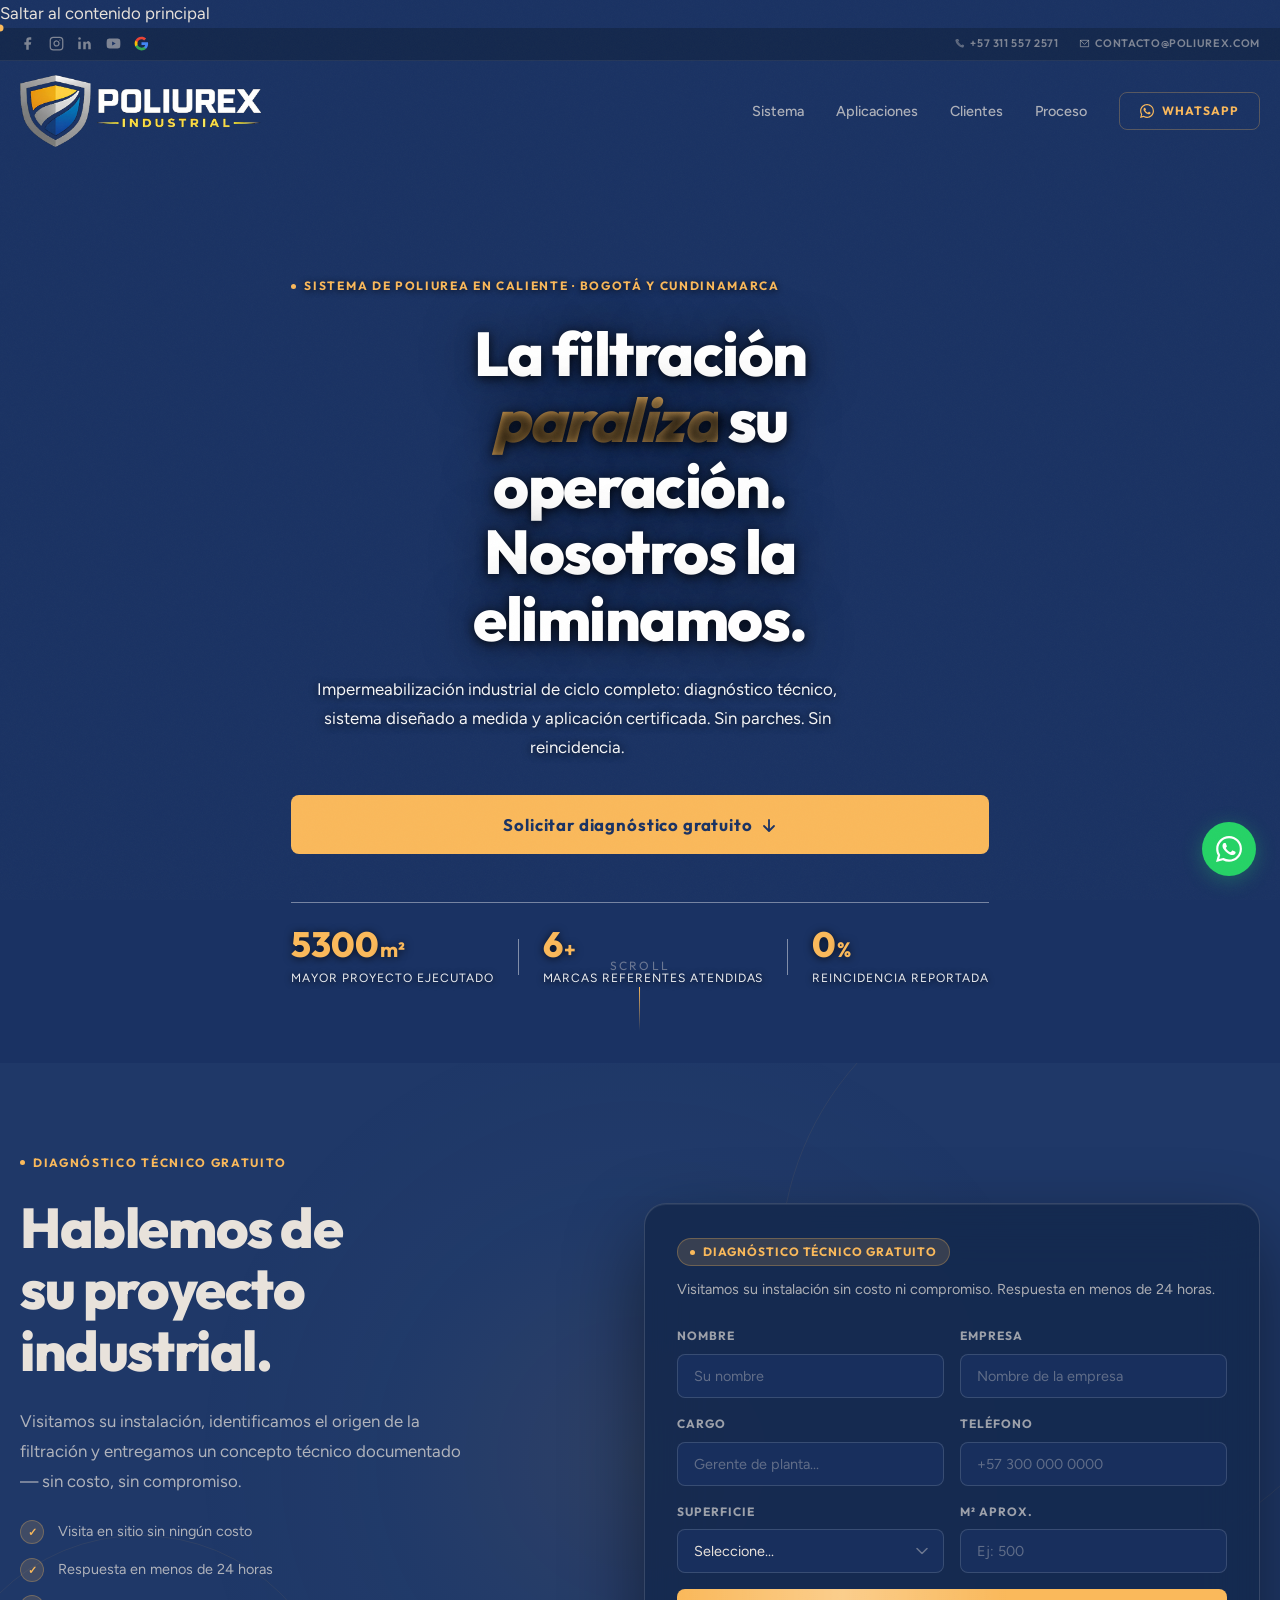
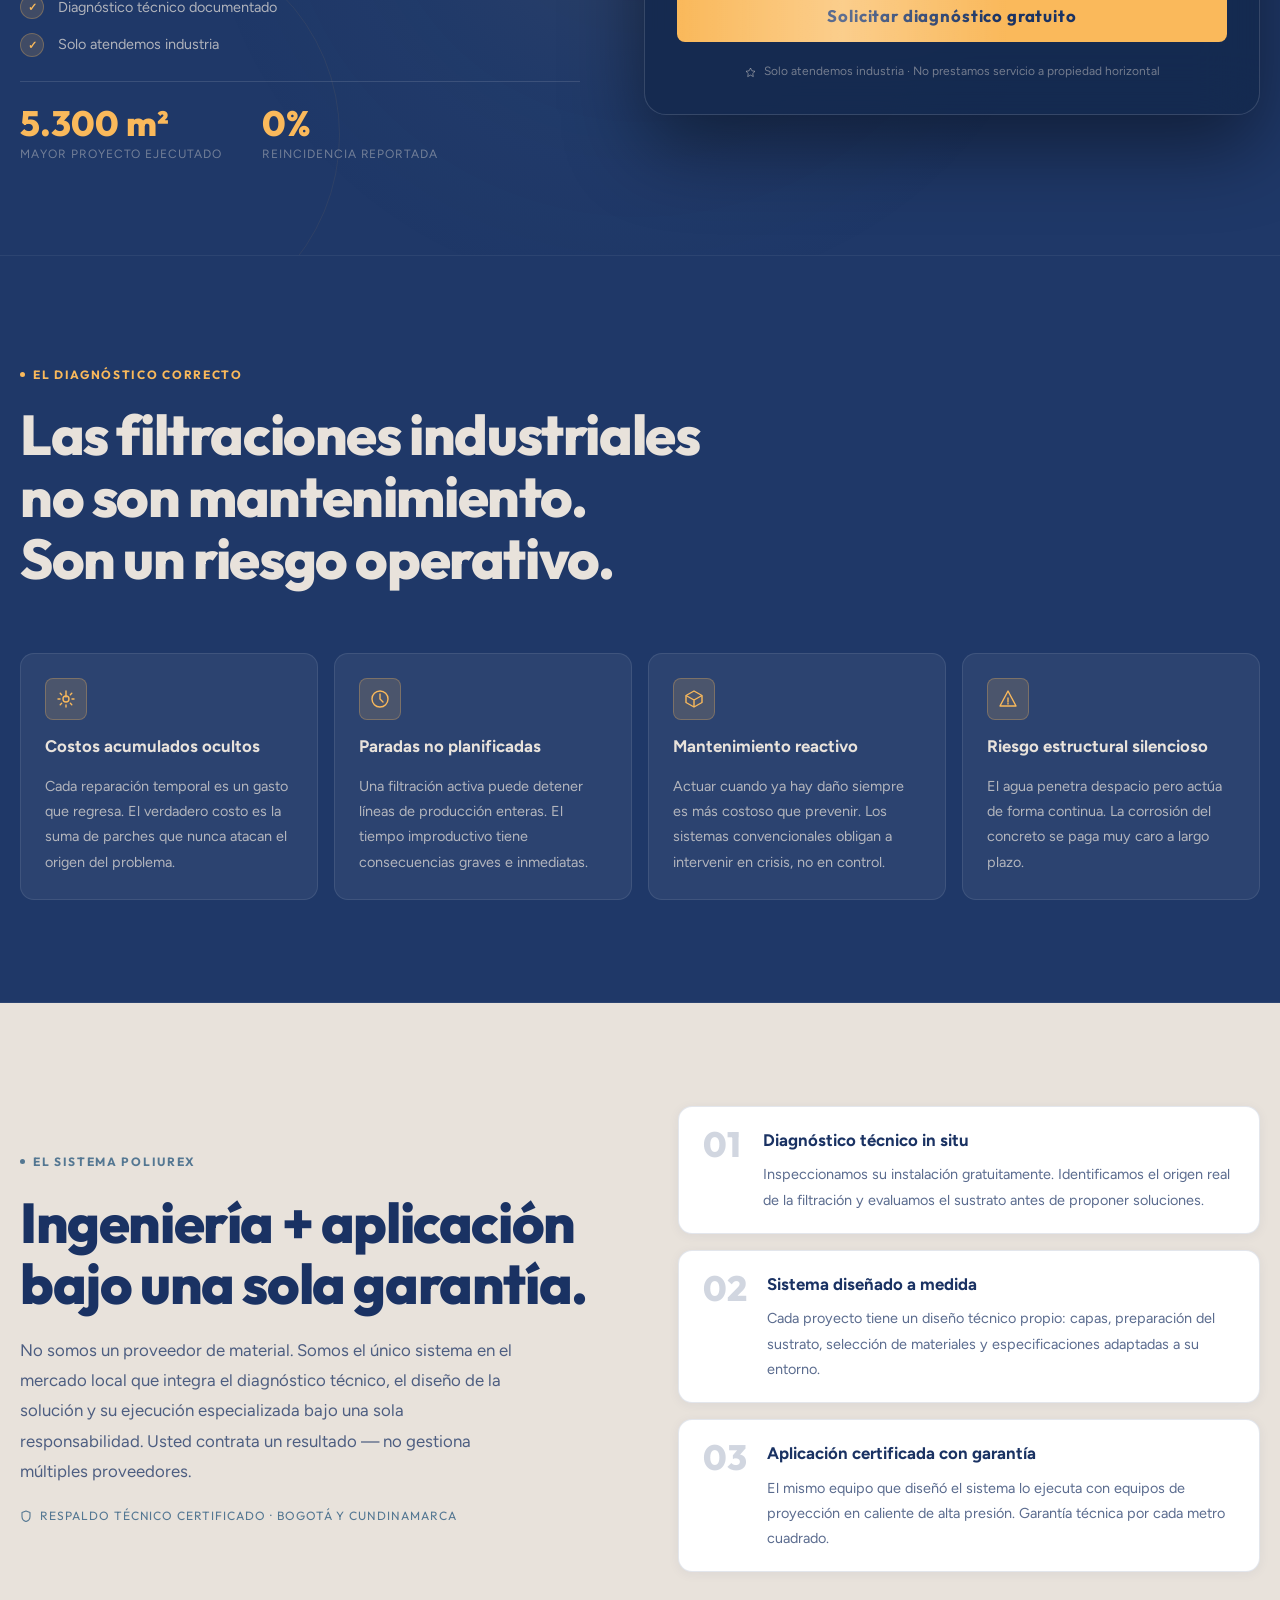
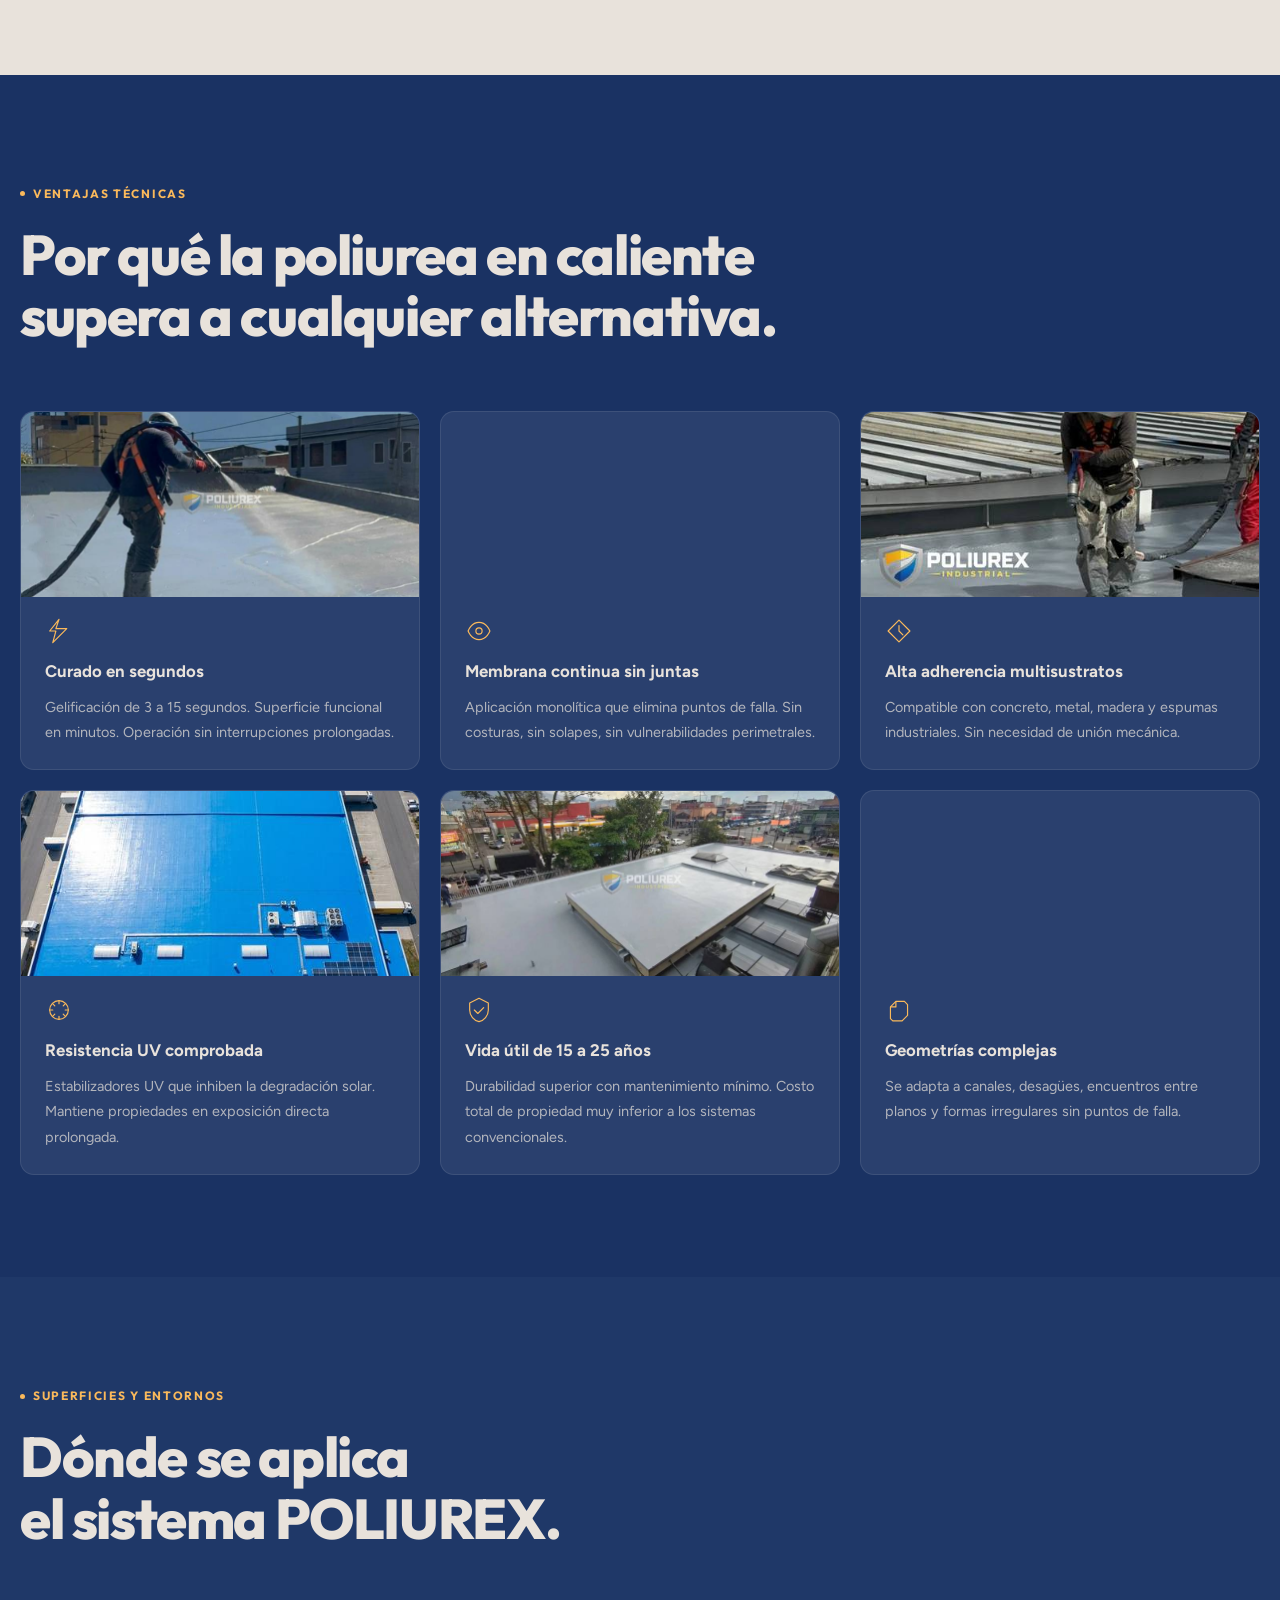
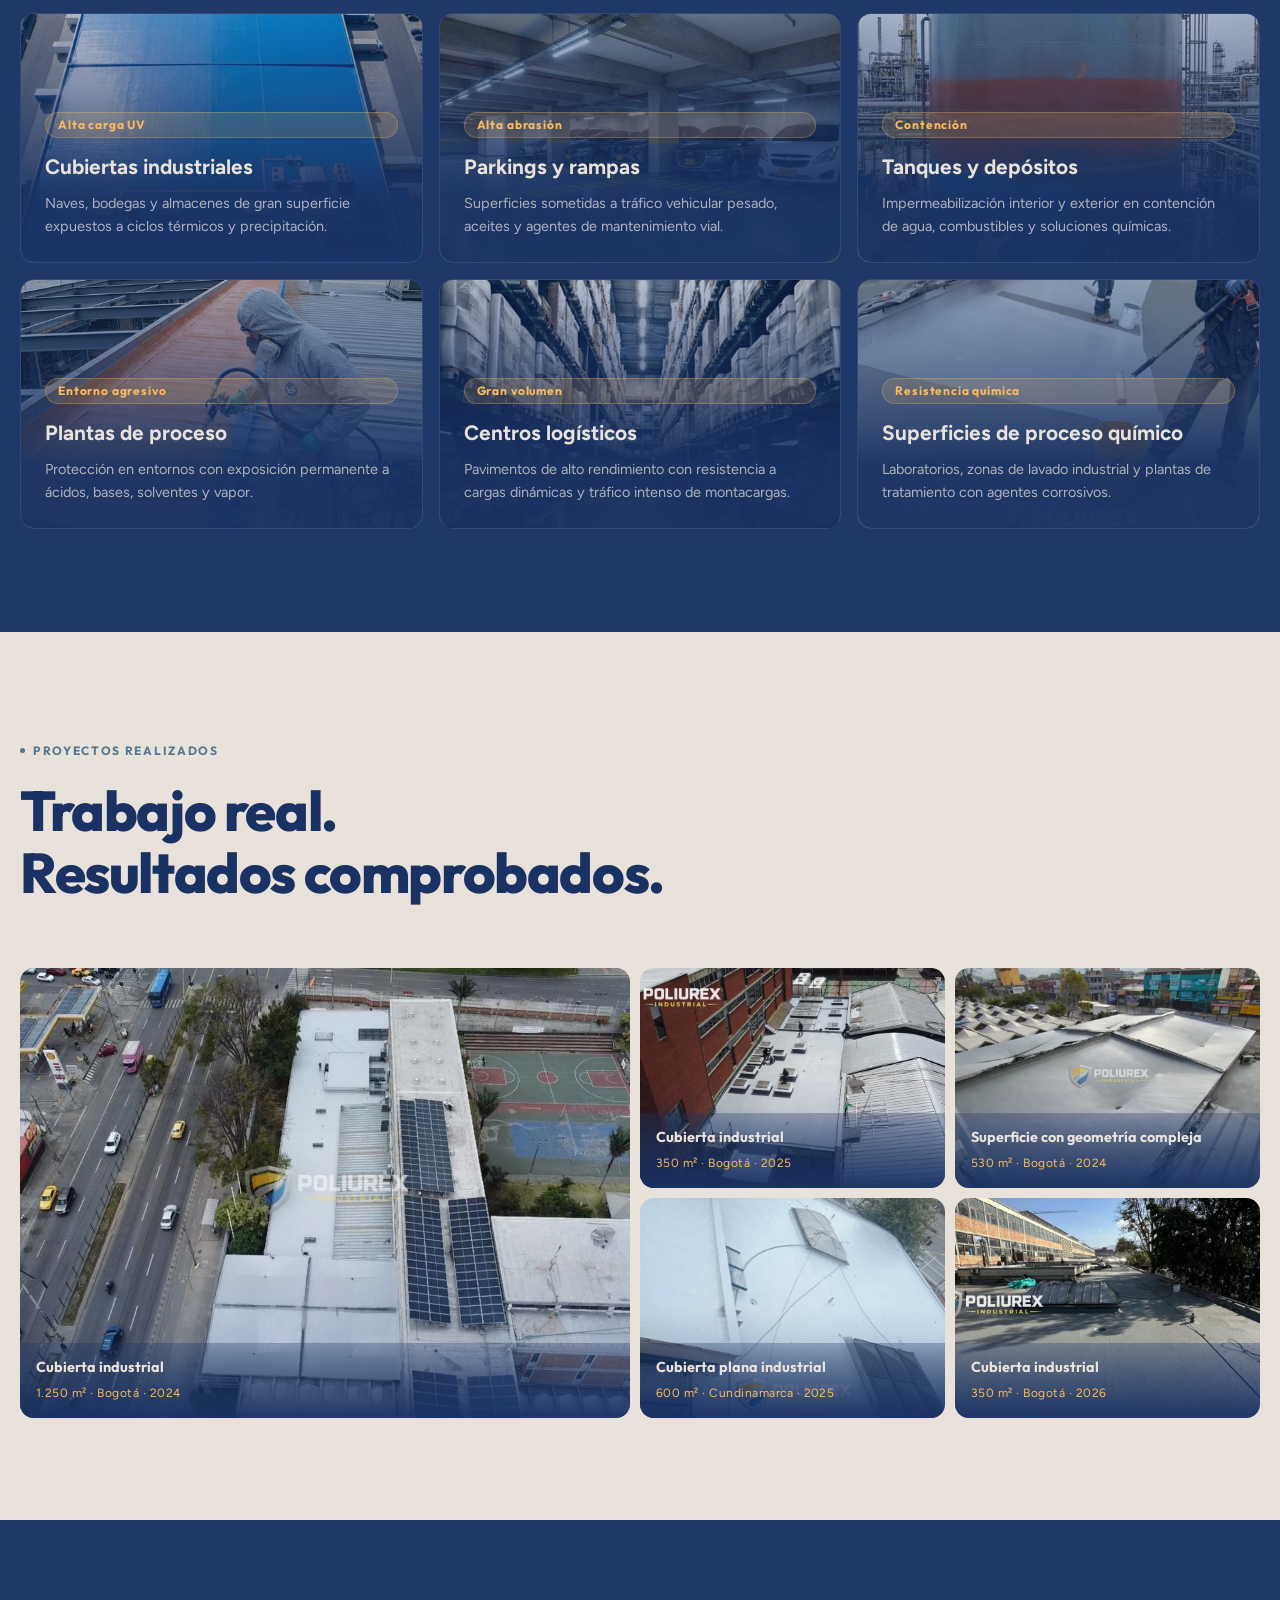
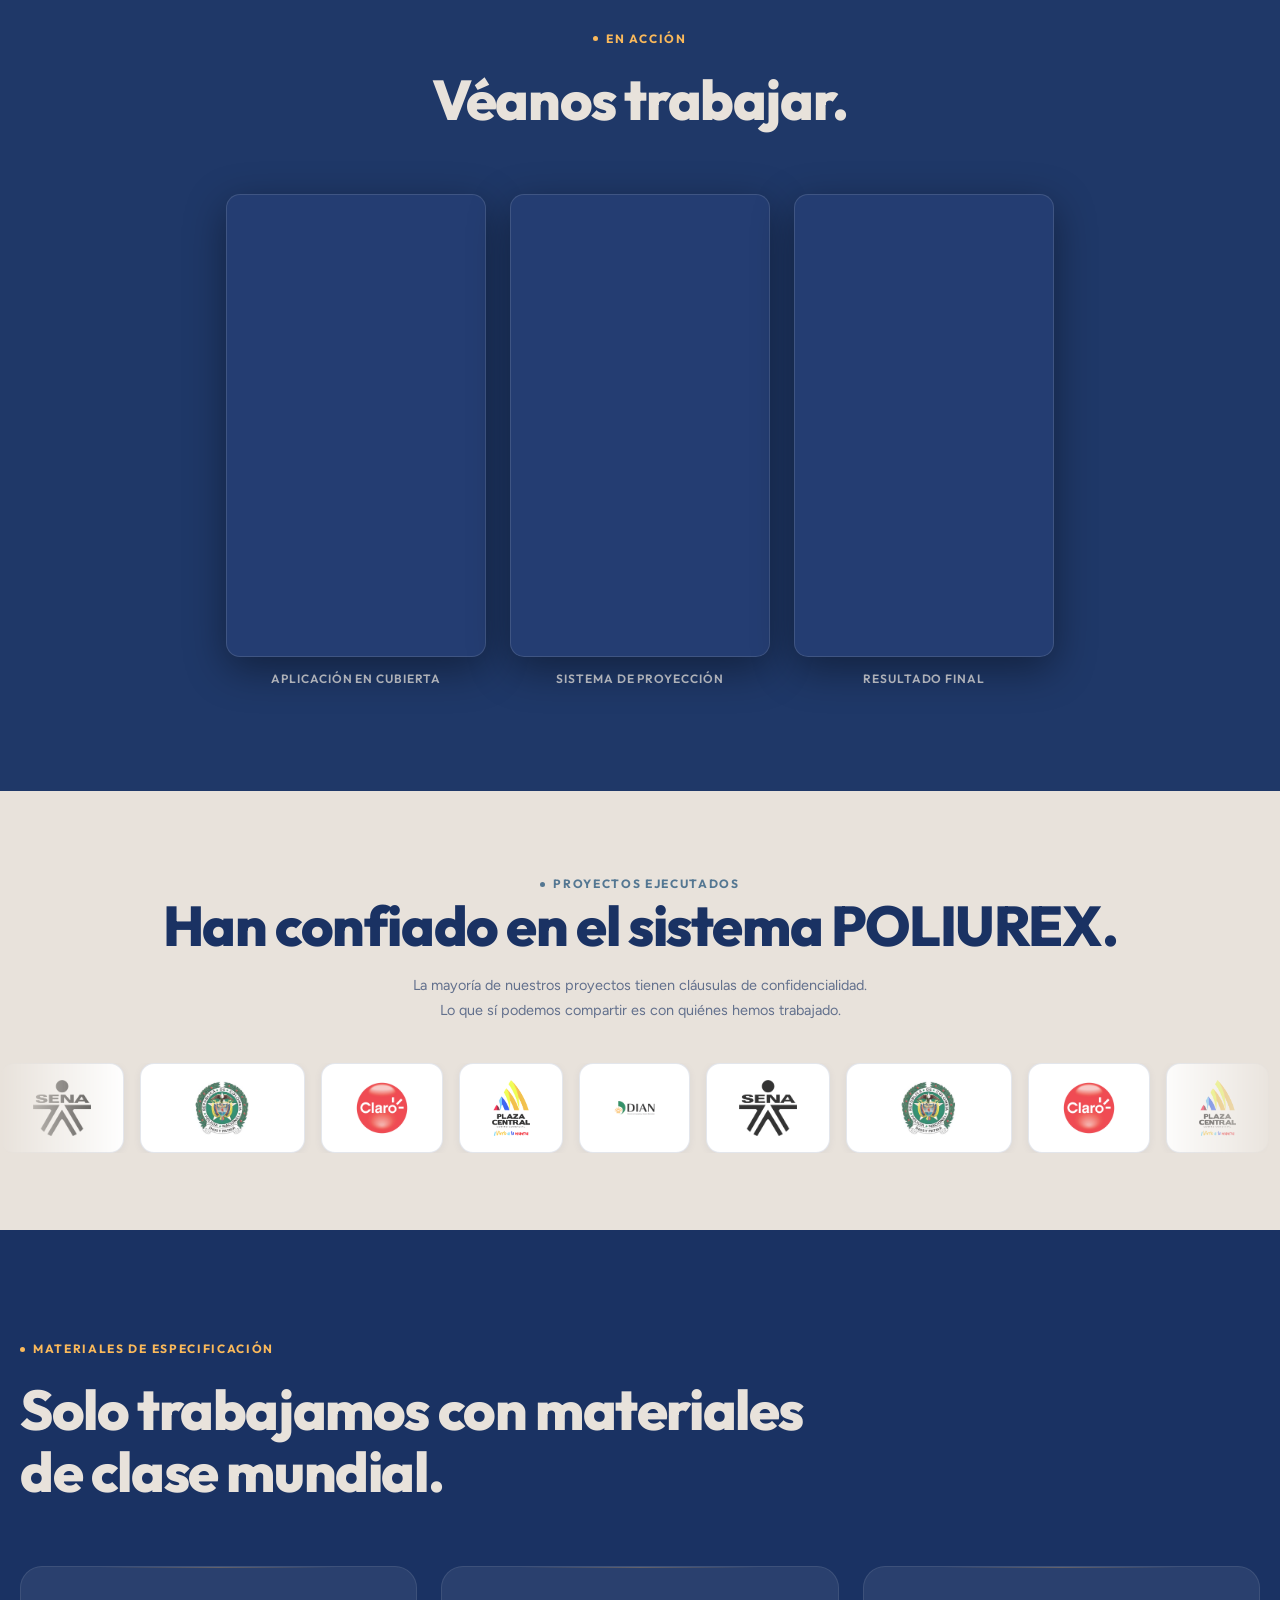
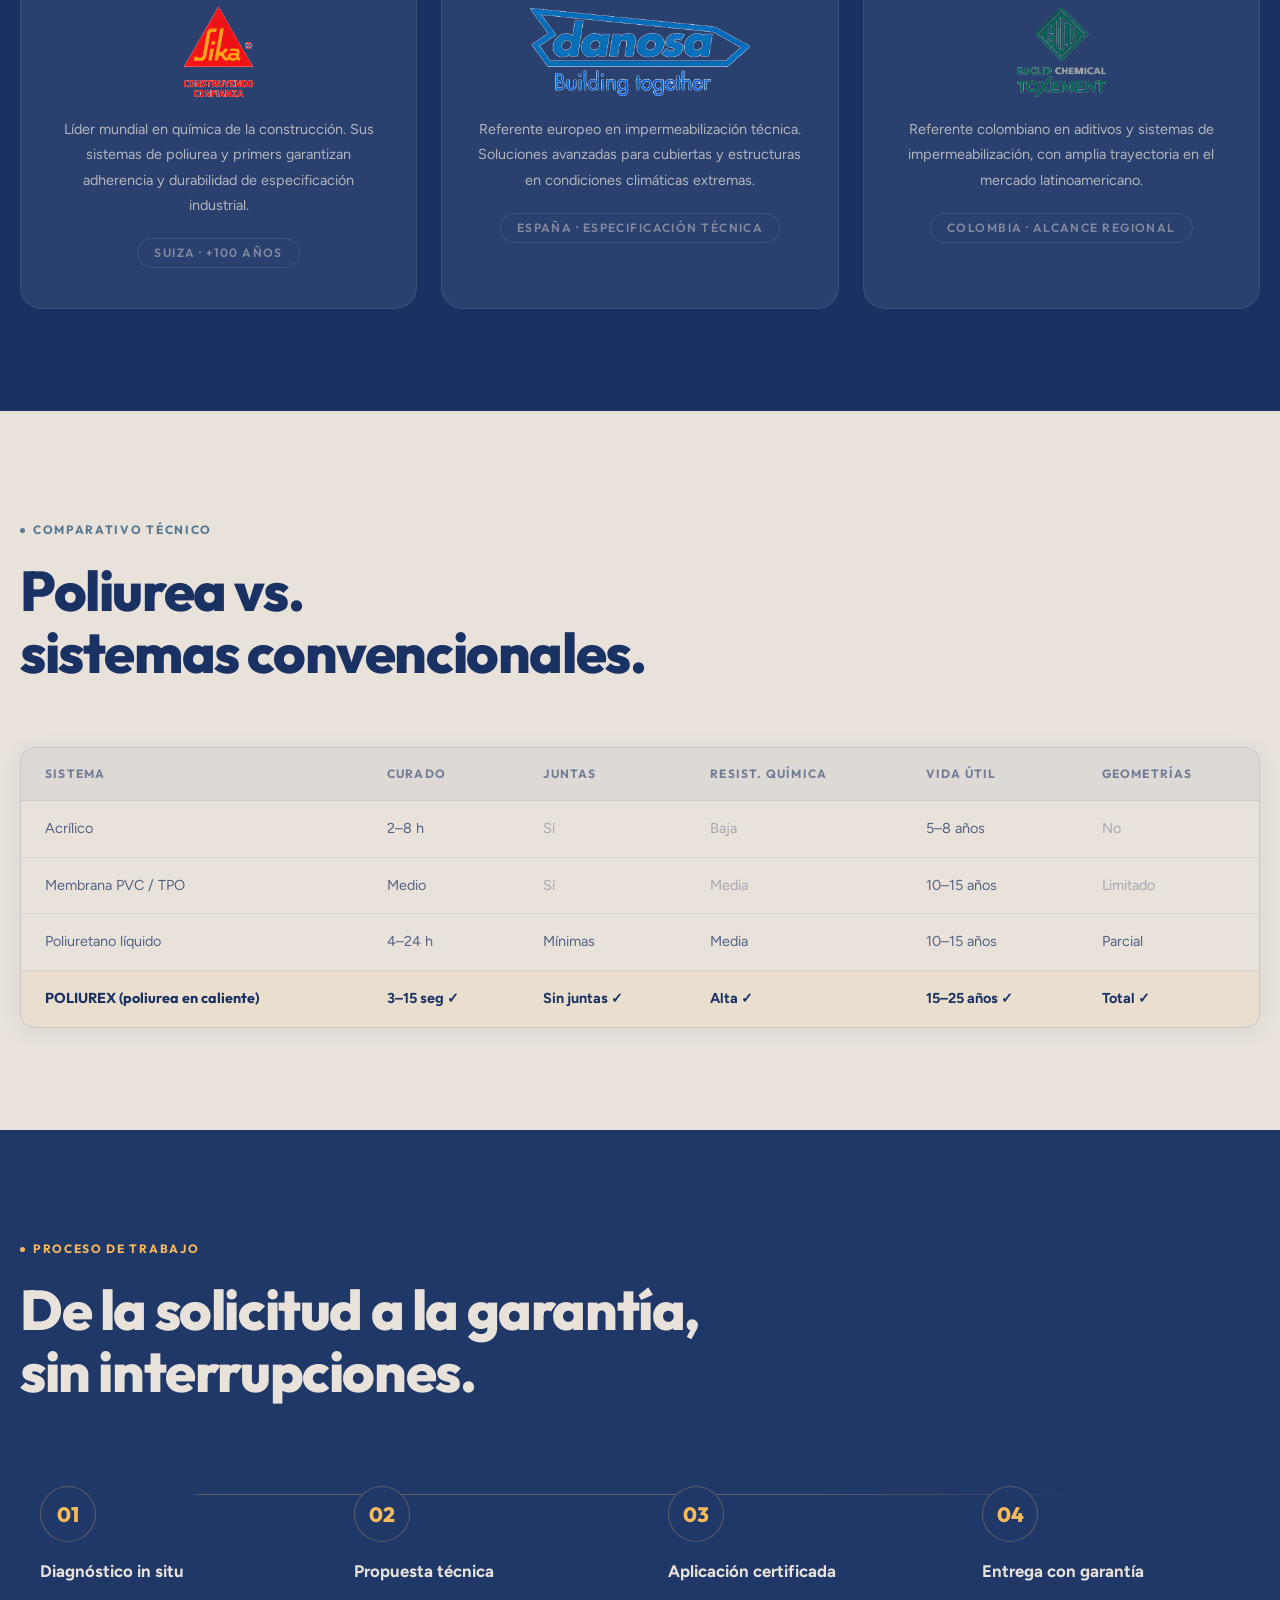
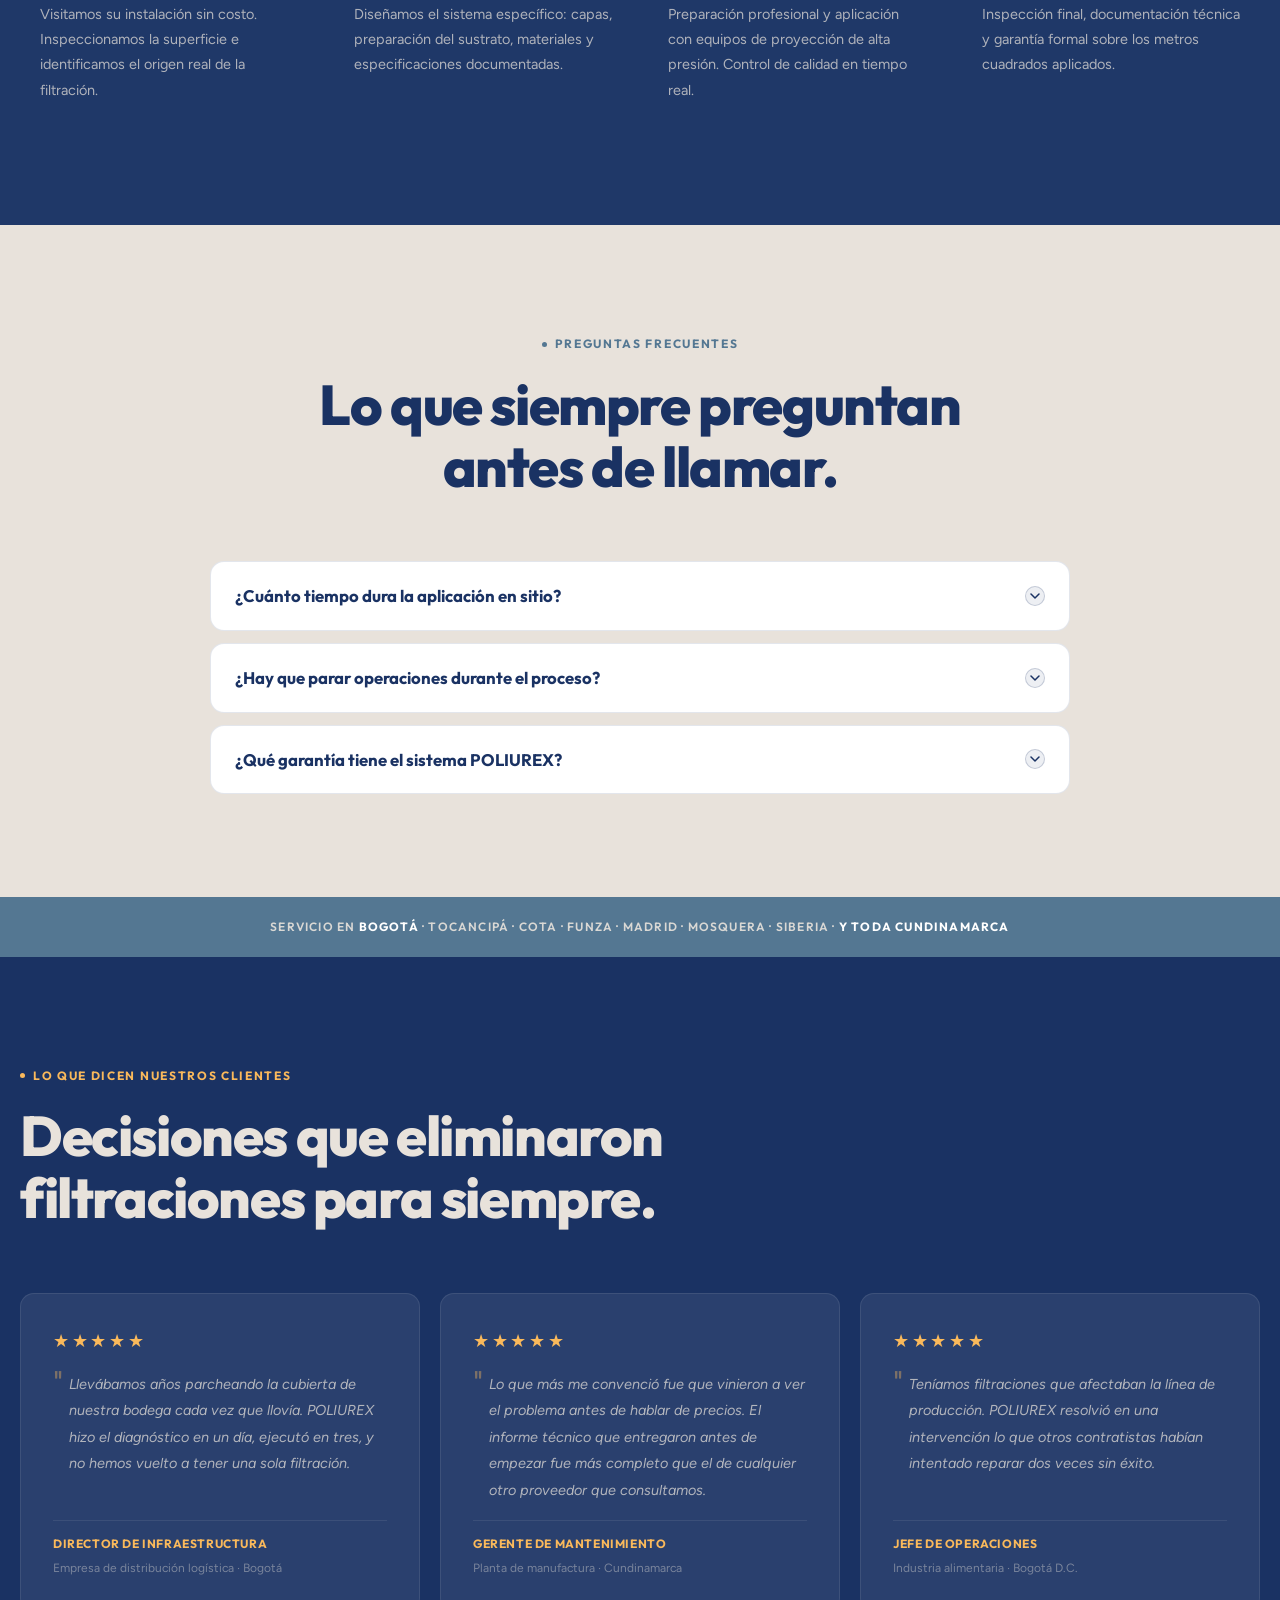
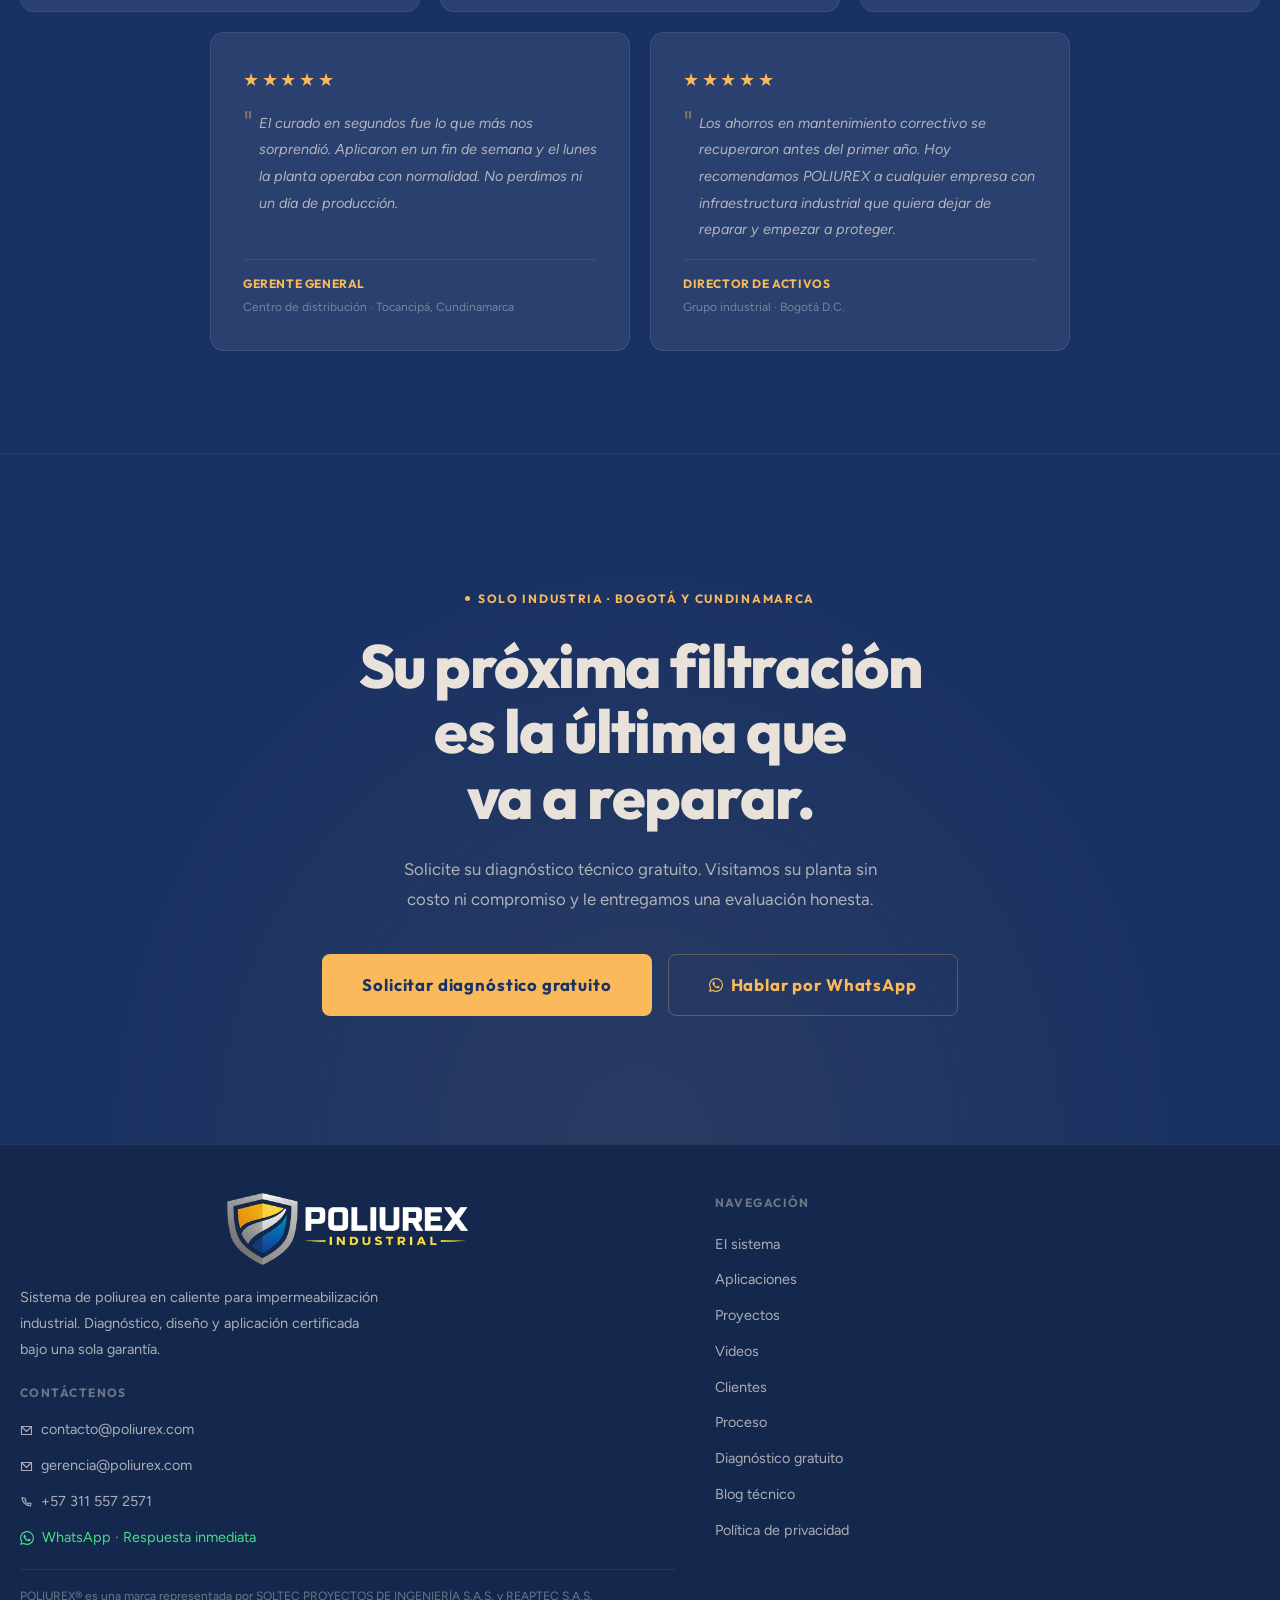
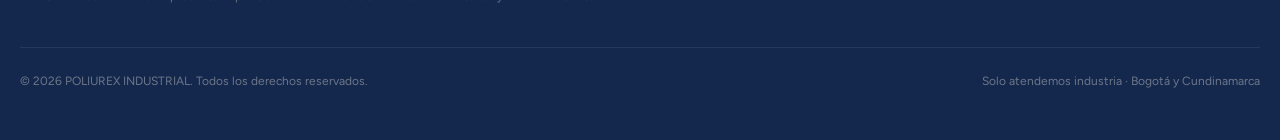
==== commit 5bbd77dc: "Update index.html Tag google" ====
--- a/index.html
+++ b/index.html
@@ -1,6 +1,32 @@
 <!DOCTYPE html>
 <html lang="es">
 <head>
+  <!-- Google tag (gtag.js) -->
+<script async src="https://www.googletagmanager.com/gtag/js?id=AW-18123391991"></script>
+<script>
+  window.dataLayer = window.dataLayer || [];
+  function gtag(){dataLayer.push(arguments);}
+  gtag('js', new Date());
+
+  gtag('config', 'AW-18123391991');
+</script>
+  <!-- Meta Pixel Code -->
+<script>
+!function(f,b,e,v,n,t,s)
+{if(f.fbq)return;n=f.fbq=function(){n.callMethod?
+n.callMethod.apply(n,arguments):n.queue.push(arguments)};
+if(!f._fbq)f._fbq=n;n.push=n;n.loaded=!0;n.version='2.0';
+n.queue=[];t=b.createElement(e);t.async=!0;
+t.src=v;s=b.getElementsByTagName(e)[0];
+s.parentNode.insertBefore(t,s)}(window, document,'script',
+'https://connect.facebook.net/en_US/fbevents.js');
+fbq('init', '838317922377308');
+fbq('track', 'PageView');
+</script>
+<noscript><img height="1" width="1" style="display:none"
+src="https://www.facebook.com/tr?id=838317922377308&ev=PageView&noscript=1"
+/></noscript>
+<!-- End Meta Pixel Code -->
 <meta charset="UTF-8">
 <meta name="viewport" content="width=device-width, initial-scale=1.0">
 <title>POLIUREX — Impermeabilización Industrial con Poliurea en Caliente | Bogotá y Cundinamarca</title>
@@ -984,4 +1010,21 @@
 
 <script src="./assets/js/main.js" defer></script>
 </body>
-</html>+  <script type="text/javascript">
+_linkedin_partner_id = "9280762";
+window._linkedin_data_partner_ids = window._linkedin_data_partner_ids || [];
+window._linkedin_data_partner_ids.push(_linkedin_partner_id);
+</script><script type="text/javascript">
+(function(l) {
+if (!l){window.lintrk = function(a,b){window.lintrk.q.push([a,b])};
+window.lintrk.q=[]}
+var s = document.getElementsByTagName("script")[0];
+var b = document.createElement("script");
+b.type = "text/javascript";b.async = true;
+b.src = "https://snap.licdn.com/li.lms-analytics/insight.min.js";
+s.parentNode.insertBefore(b, s);})(window.lintrk);
+</script>
+<noscript>
+<img height="1" width="1" style="display:none;" alt="" src="https://px.ads.linkedin.com/collect/?pid=9280762&fmt=gif" />
+</noscript>
+</html>
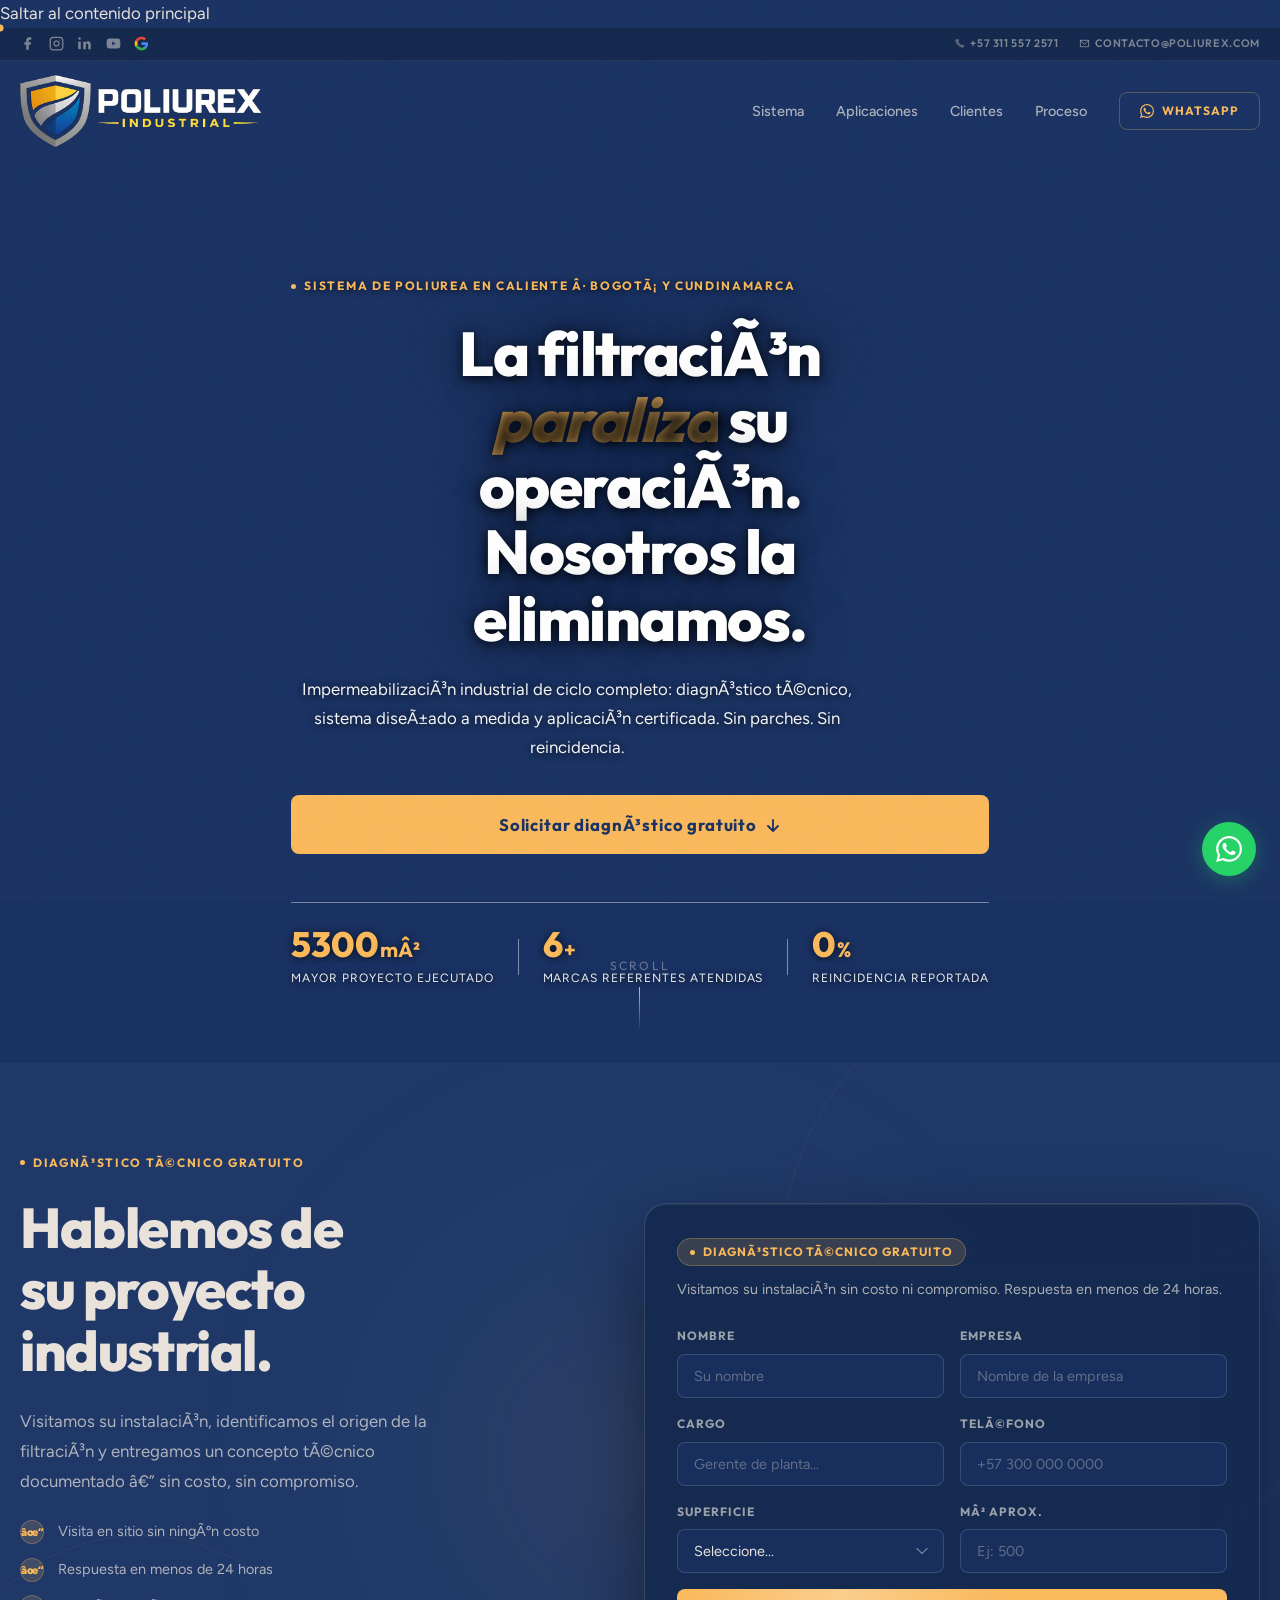
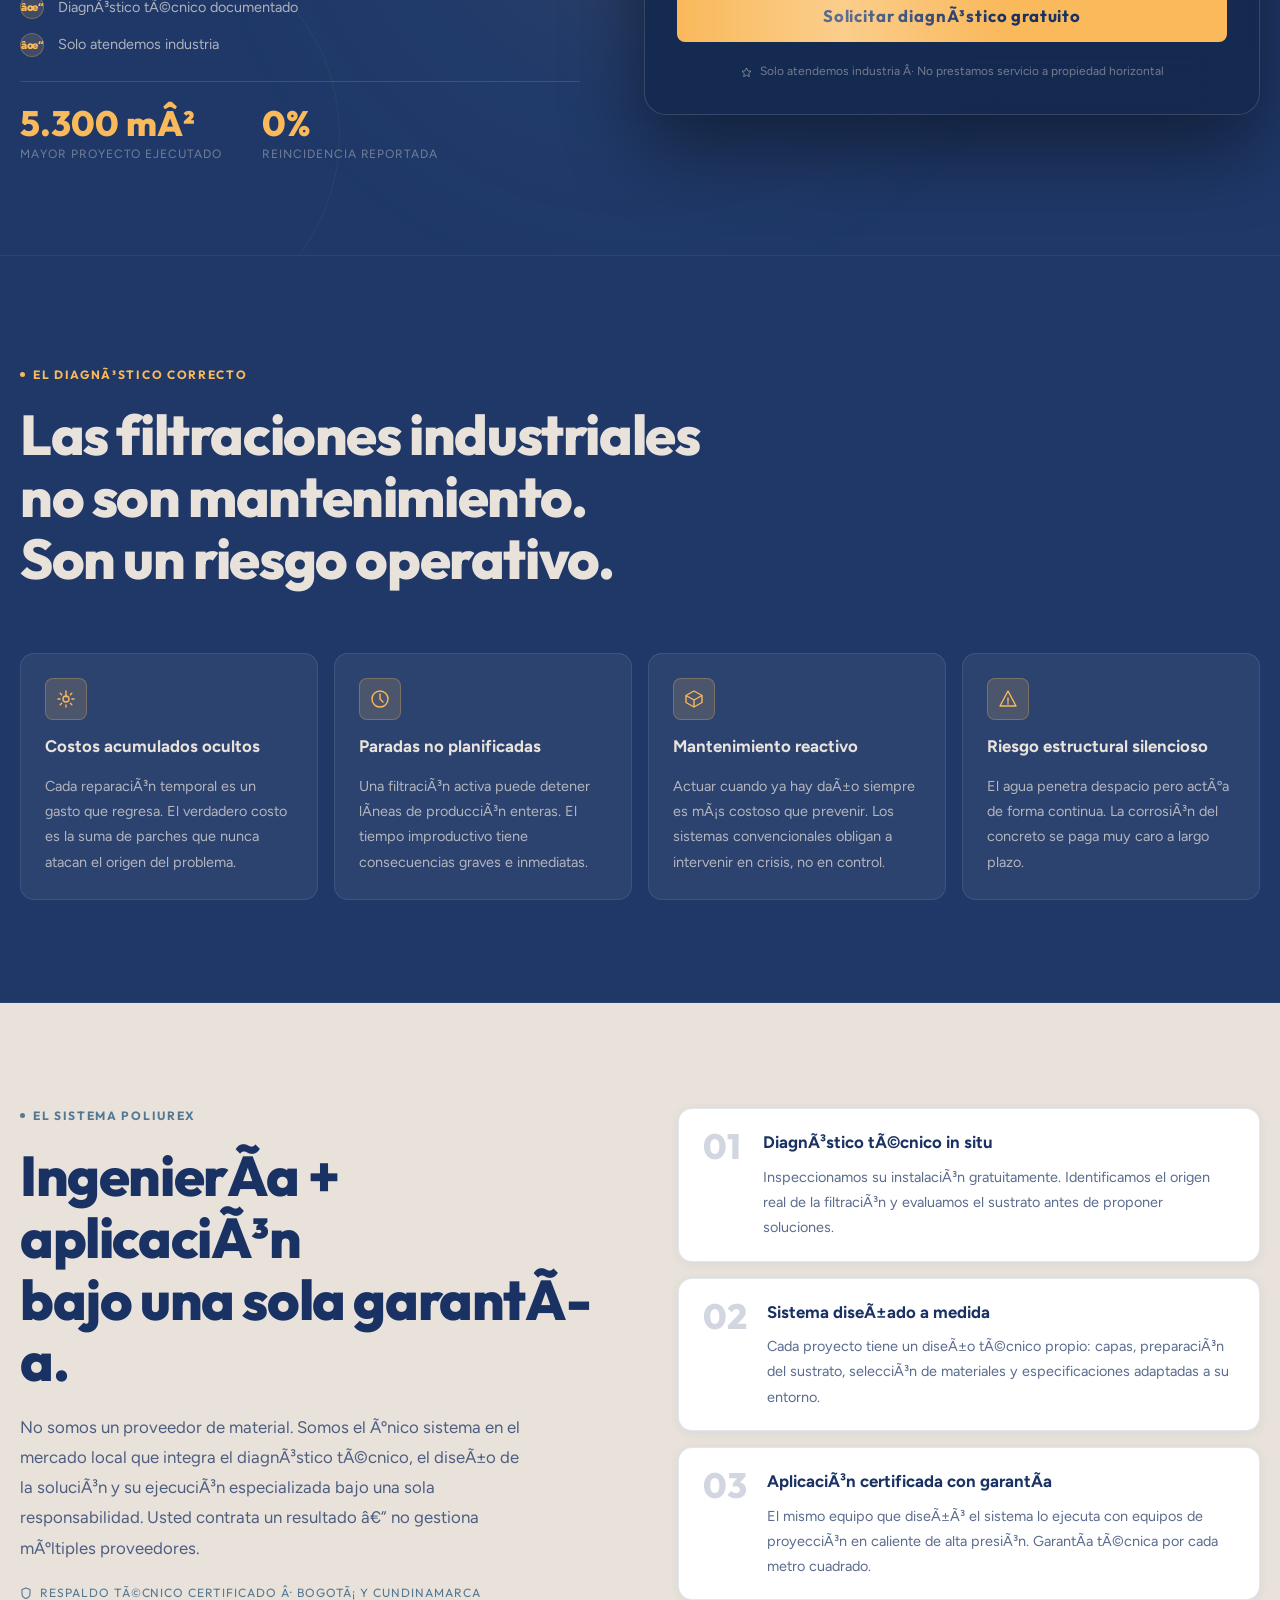
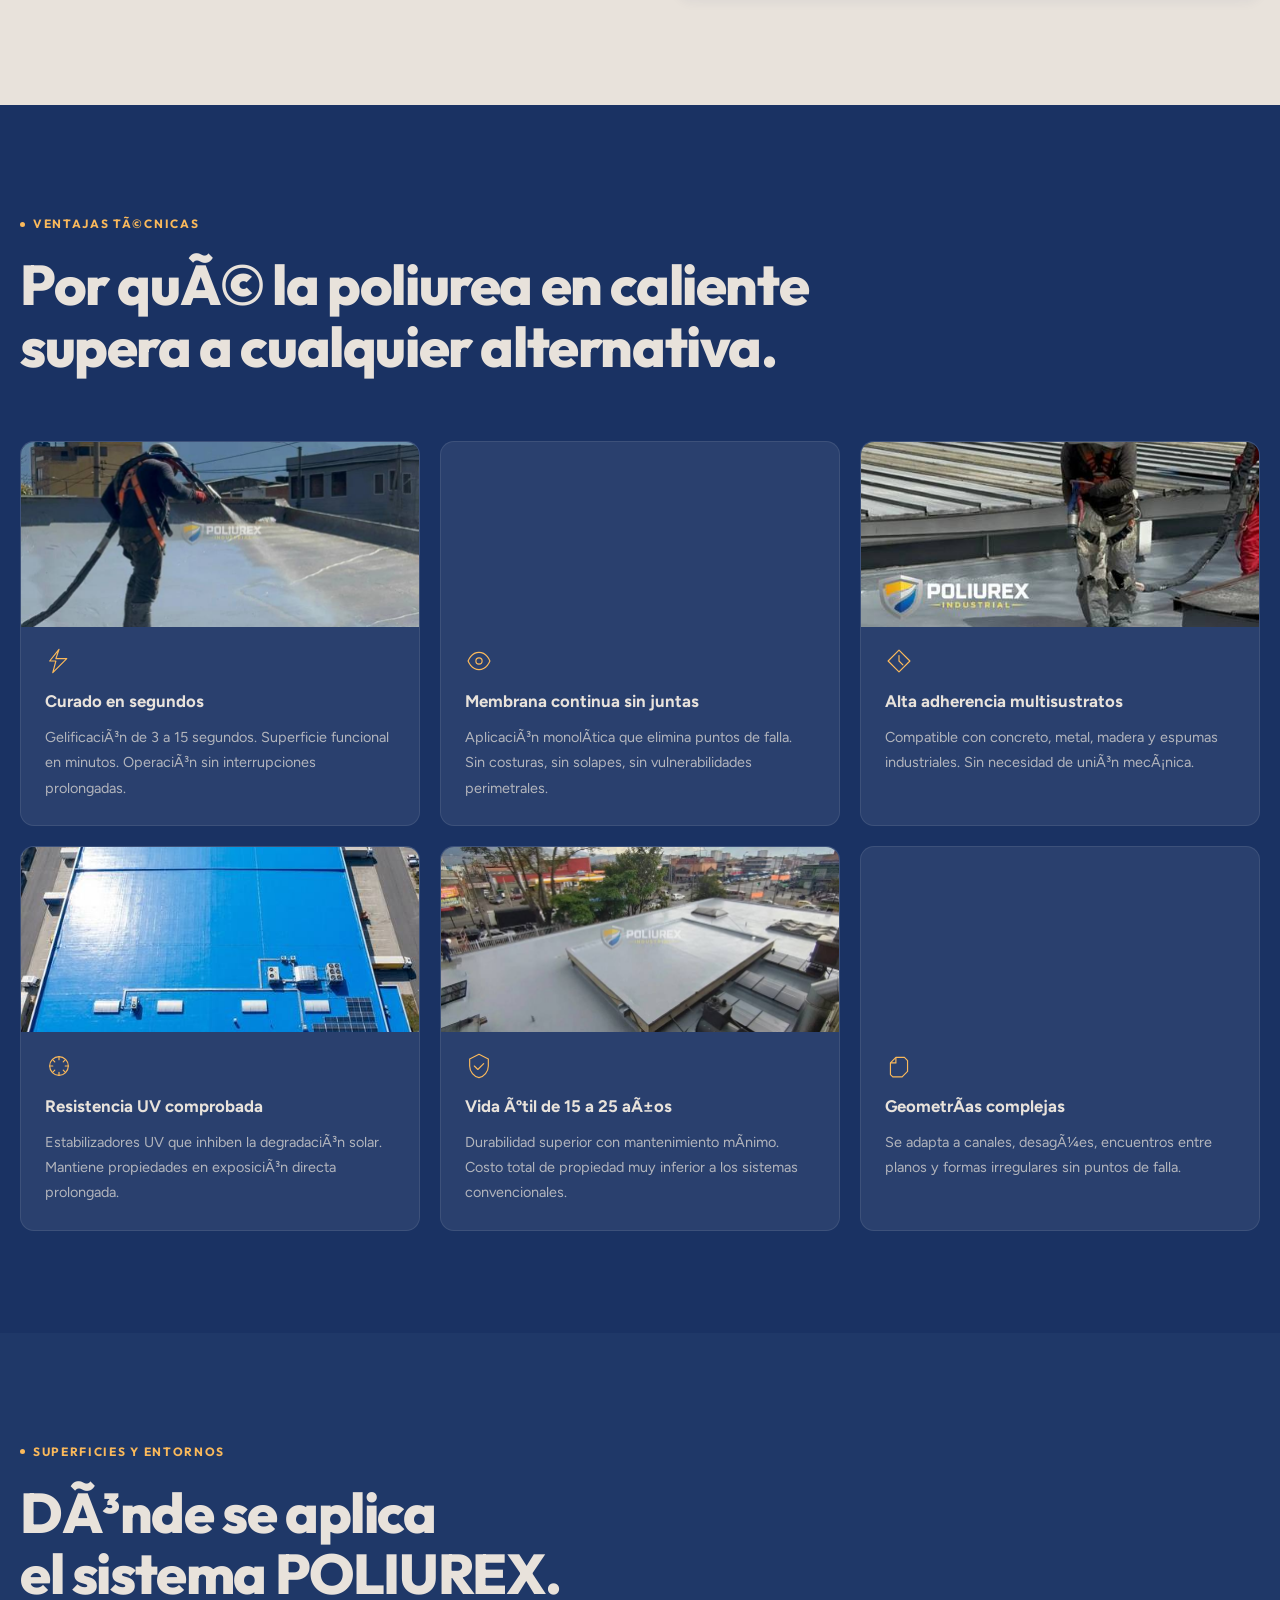
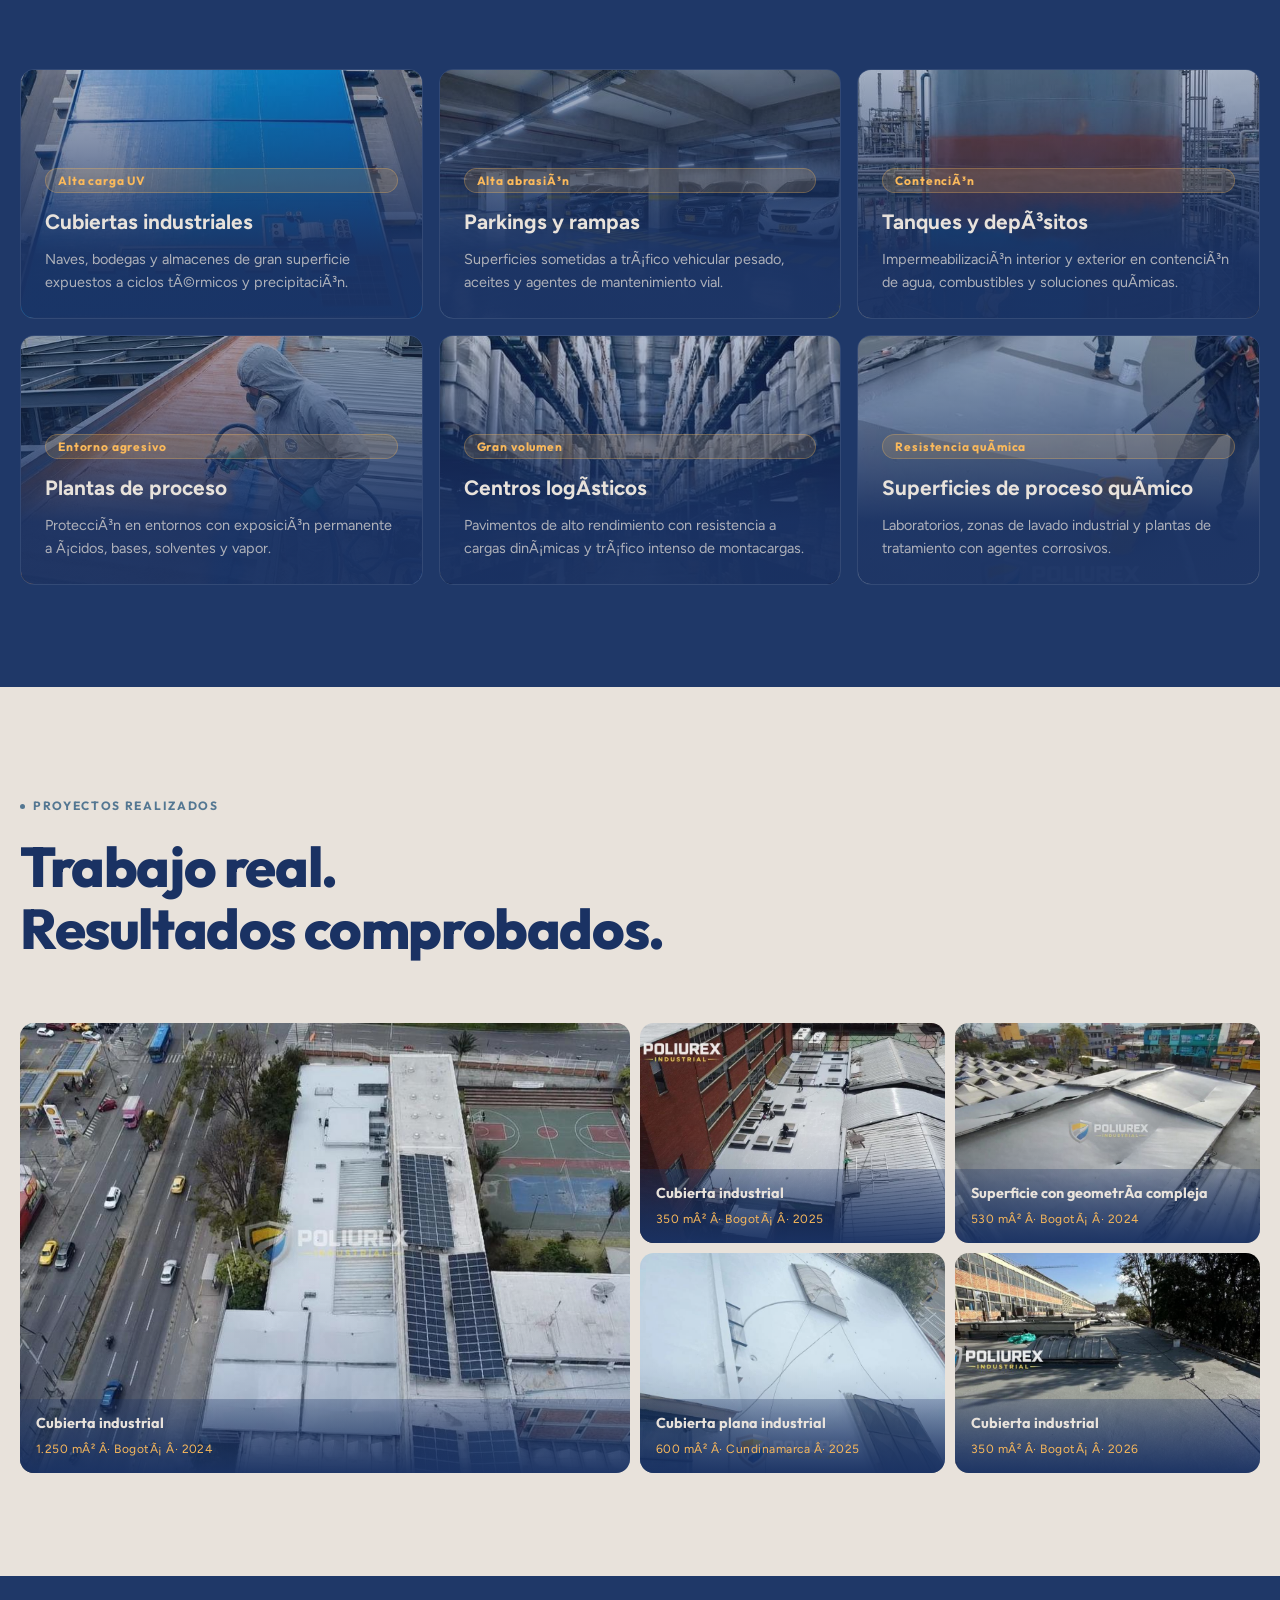
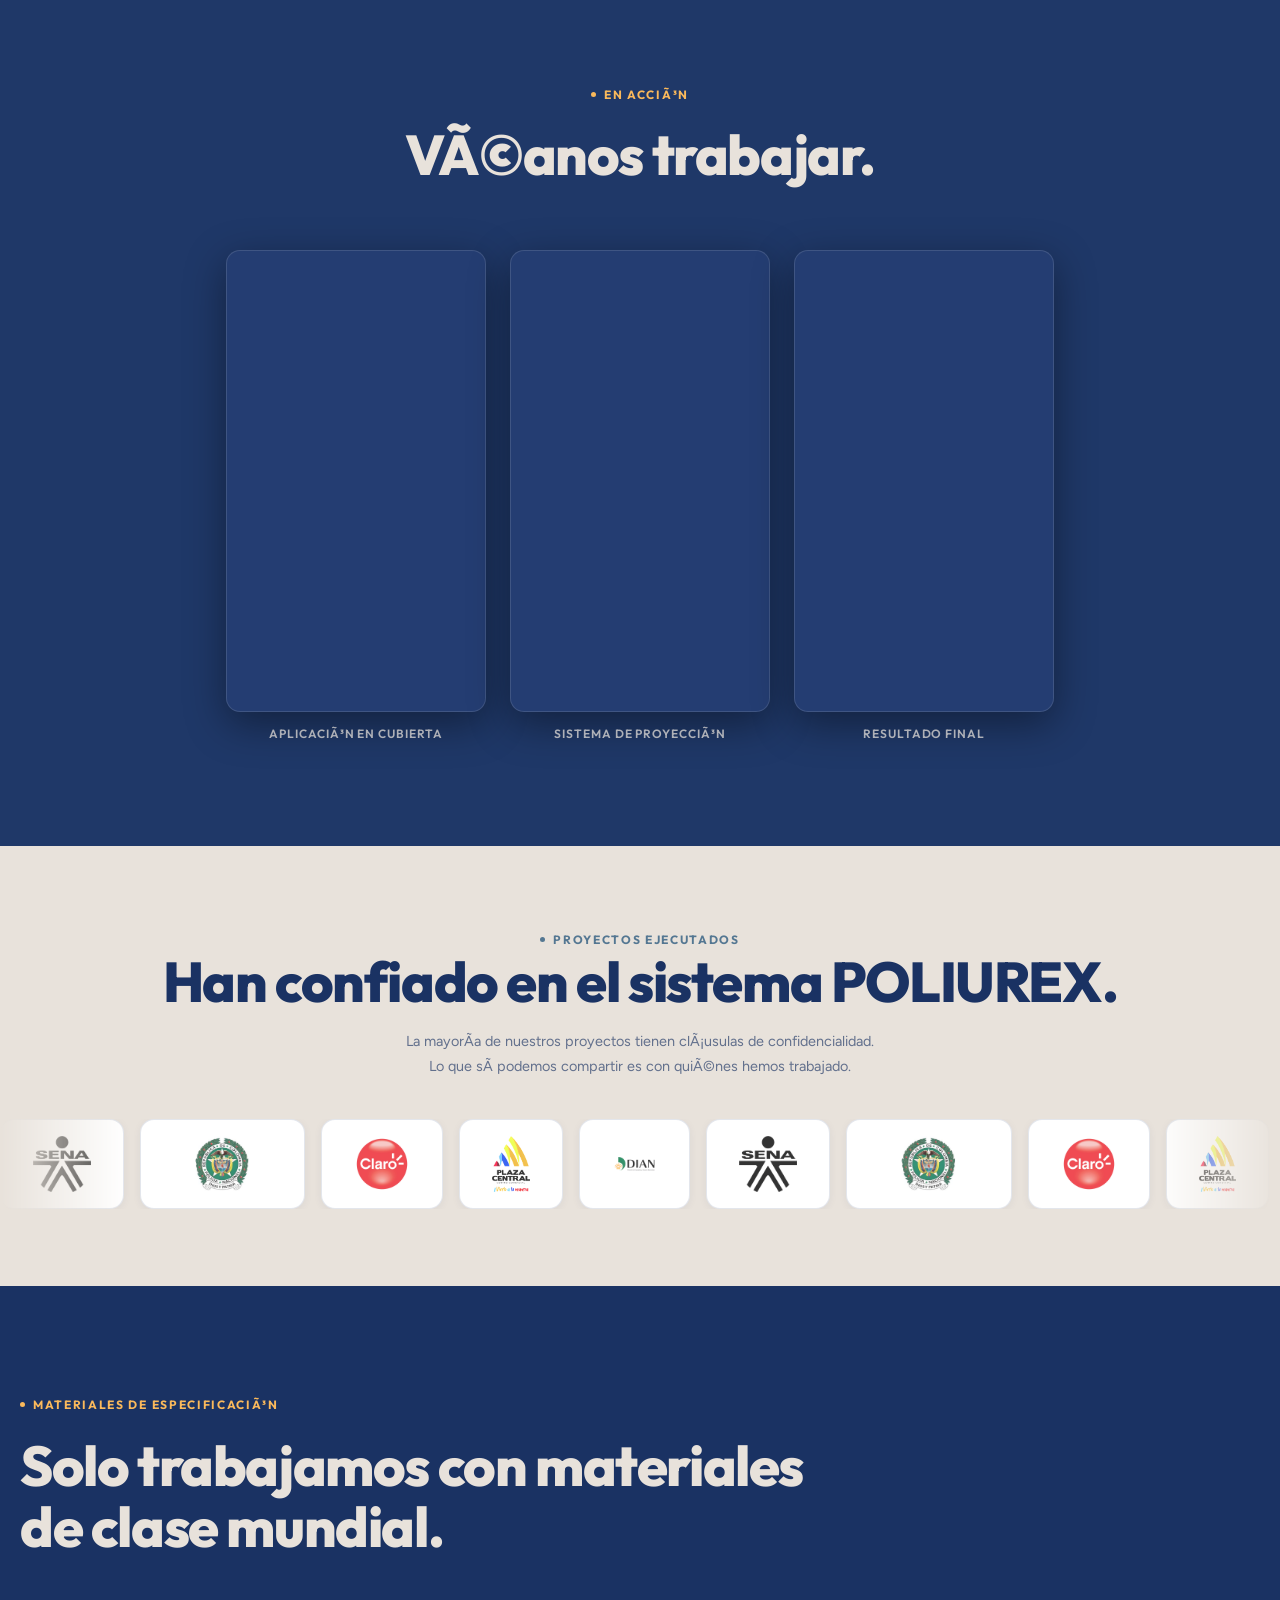
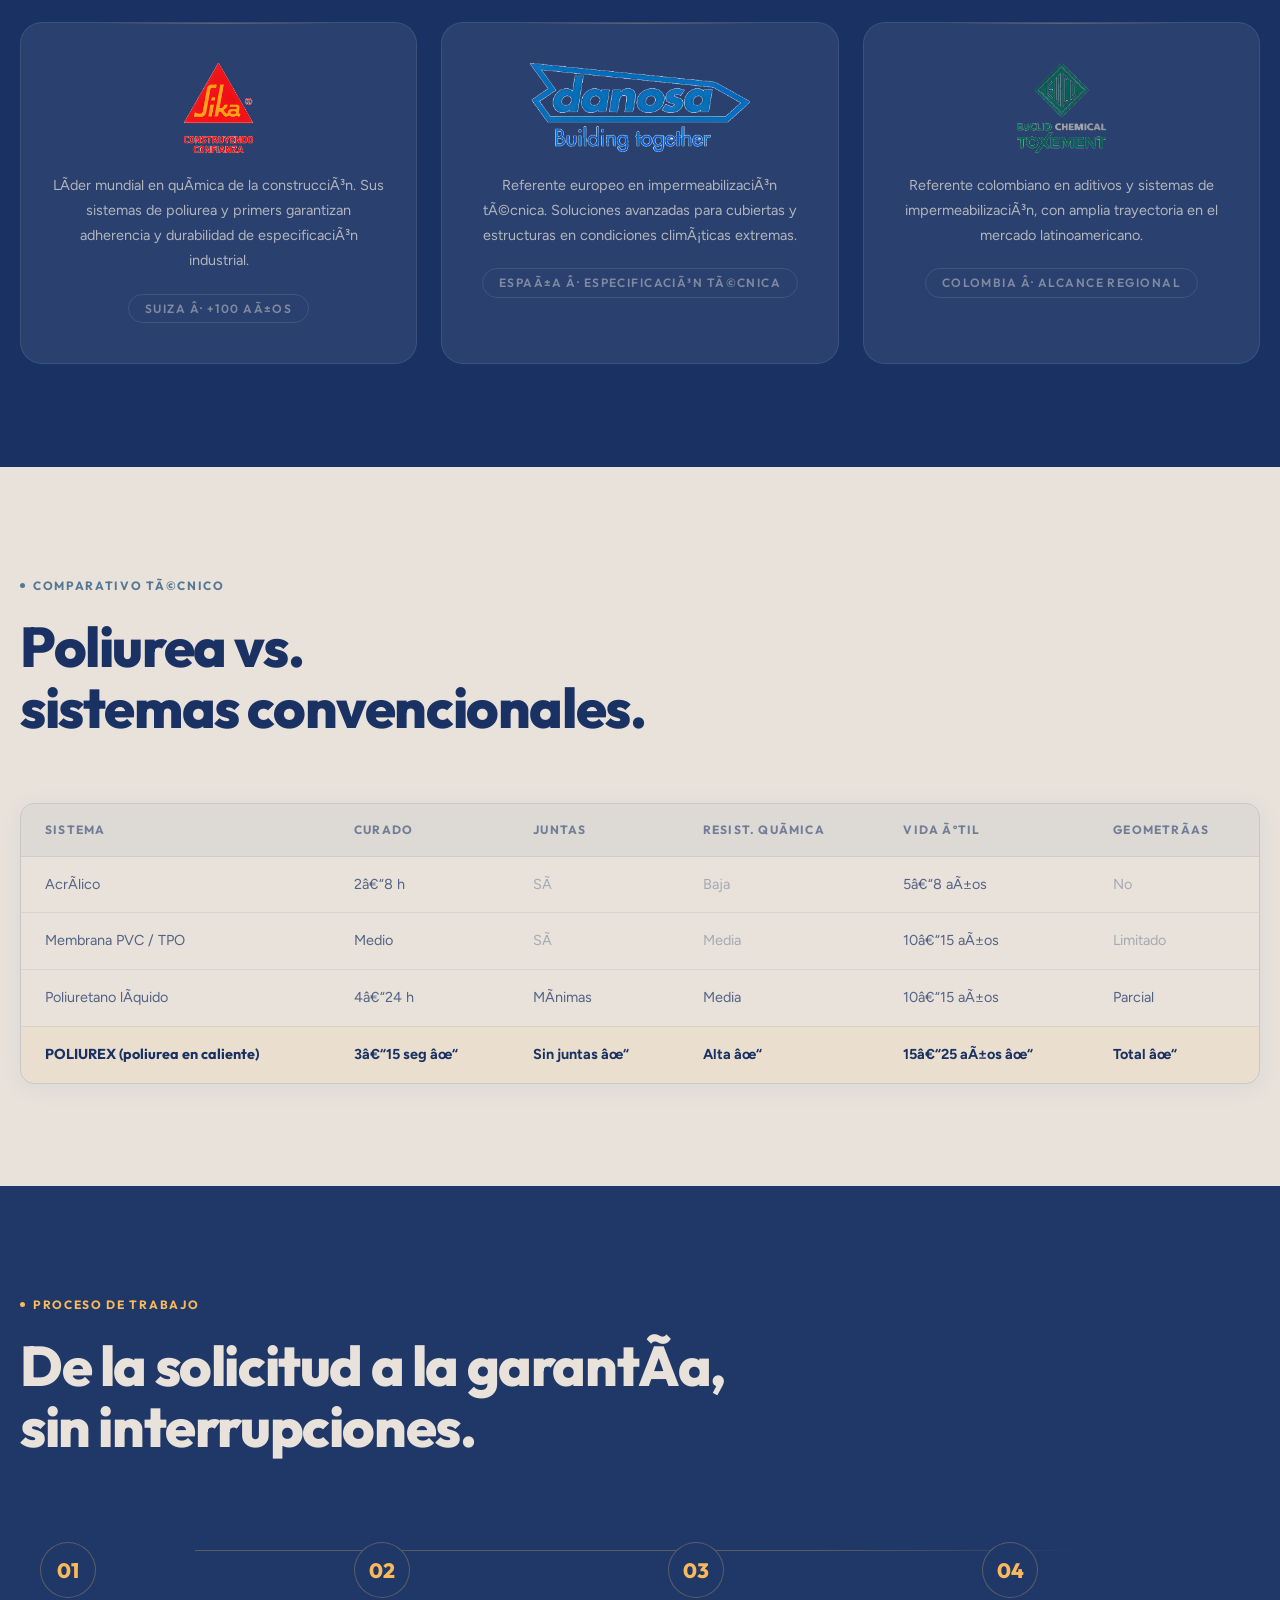
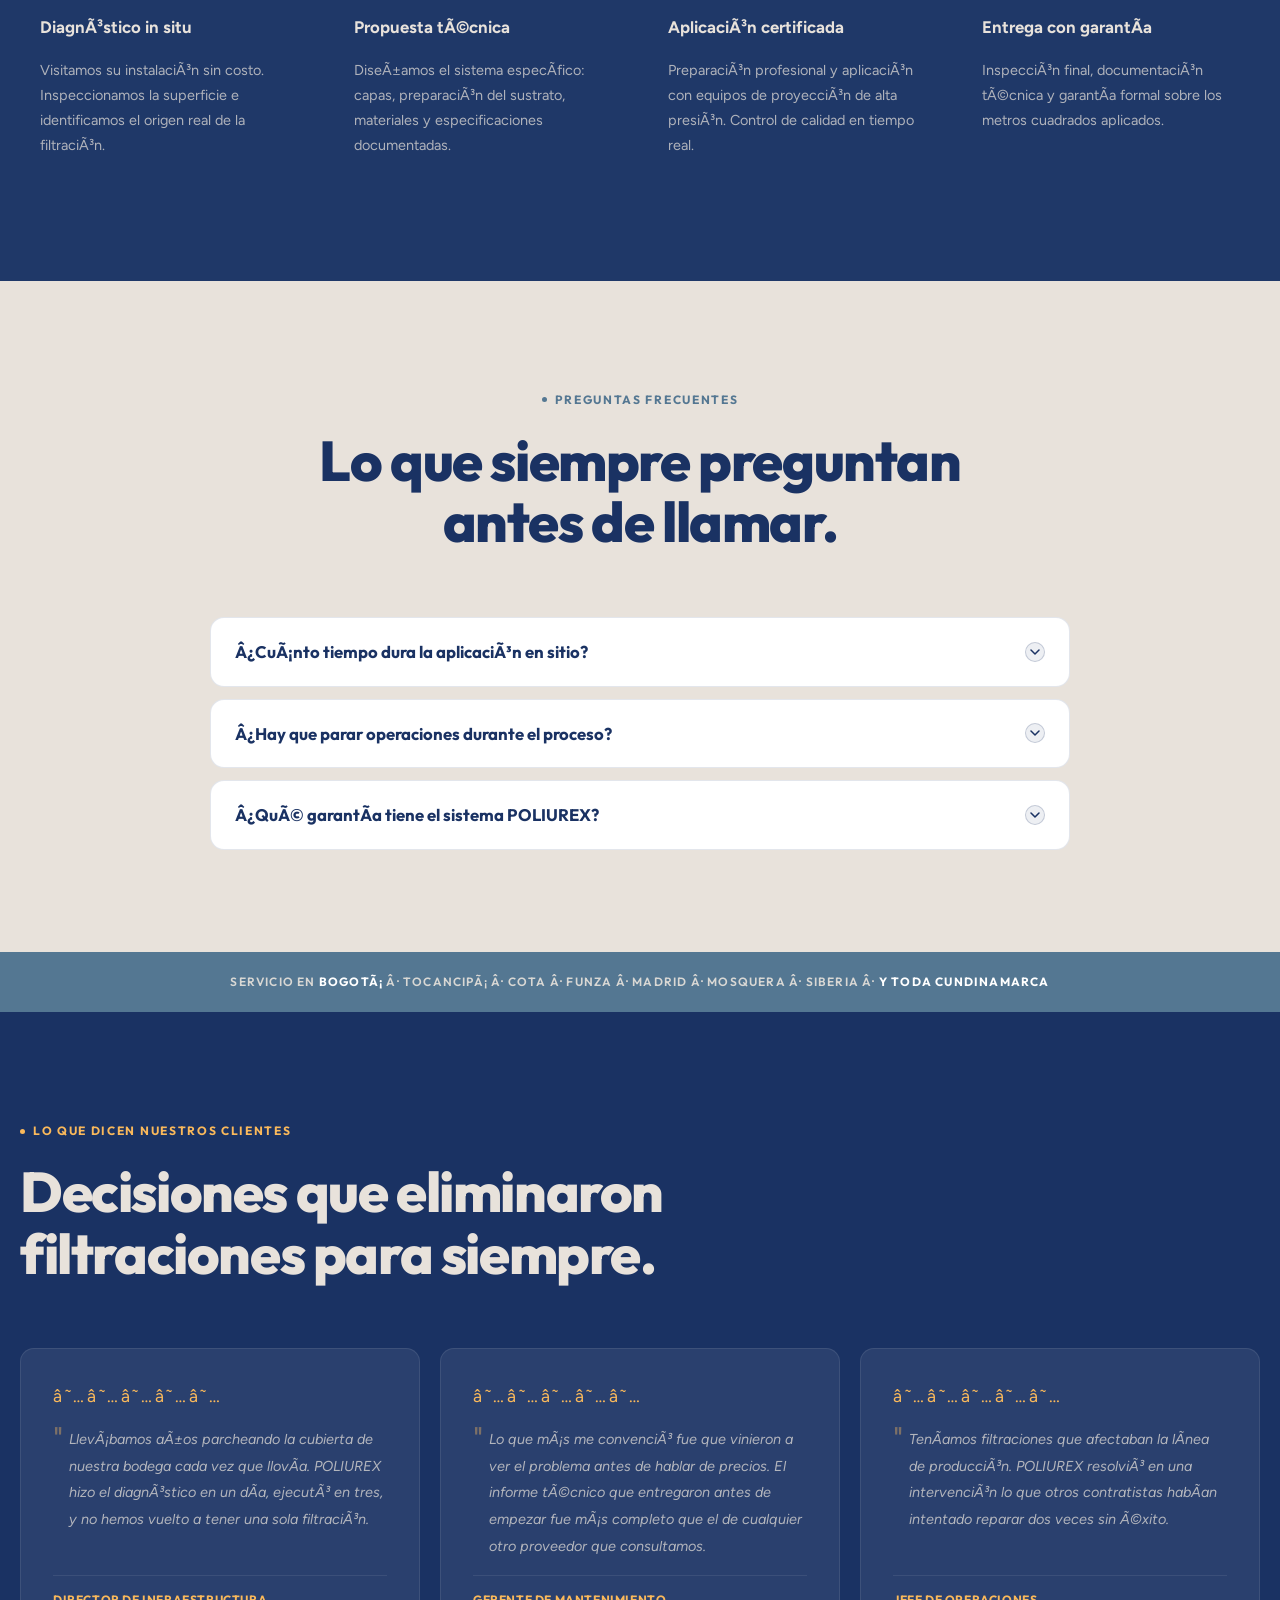
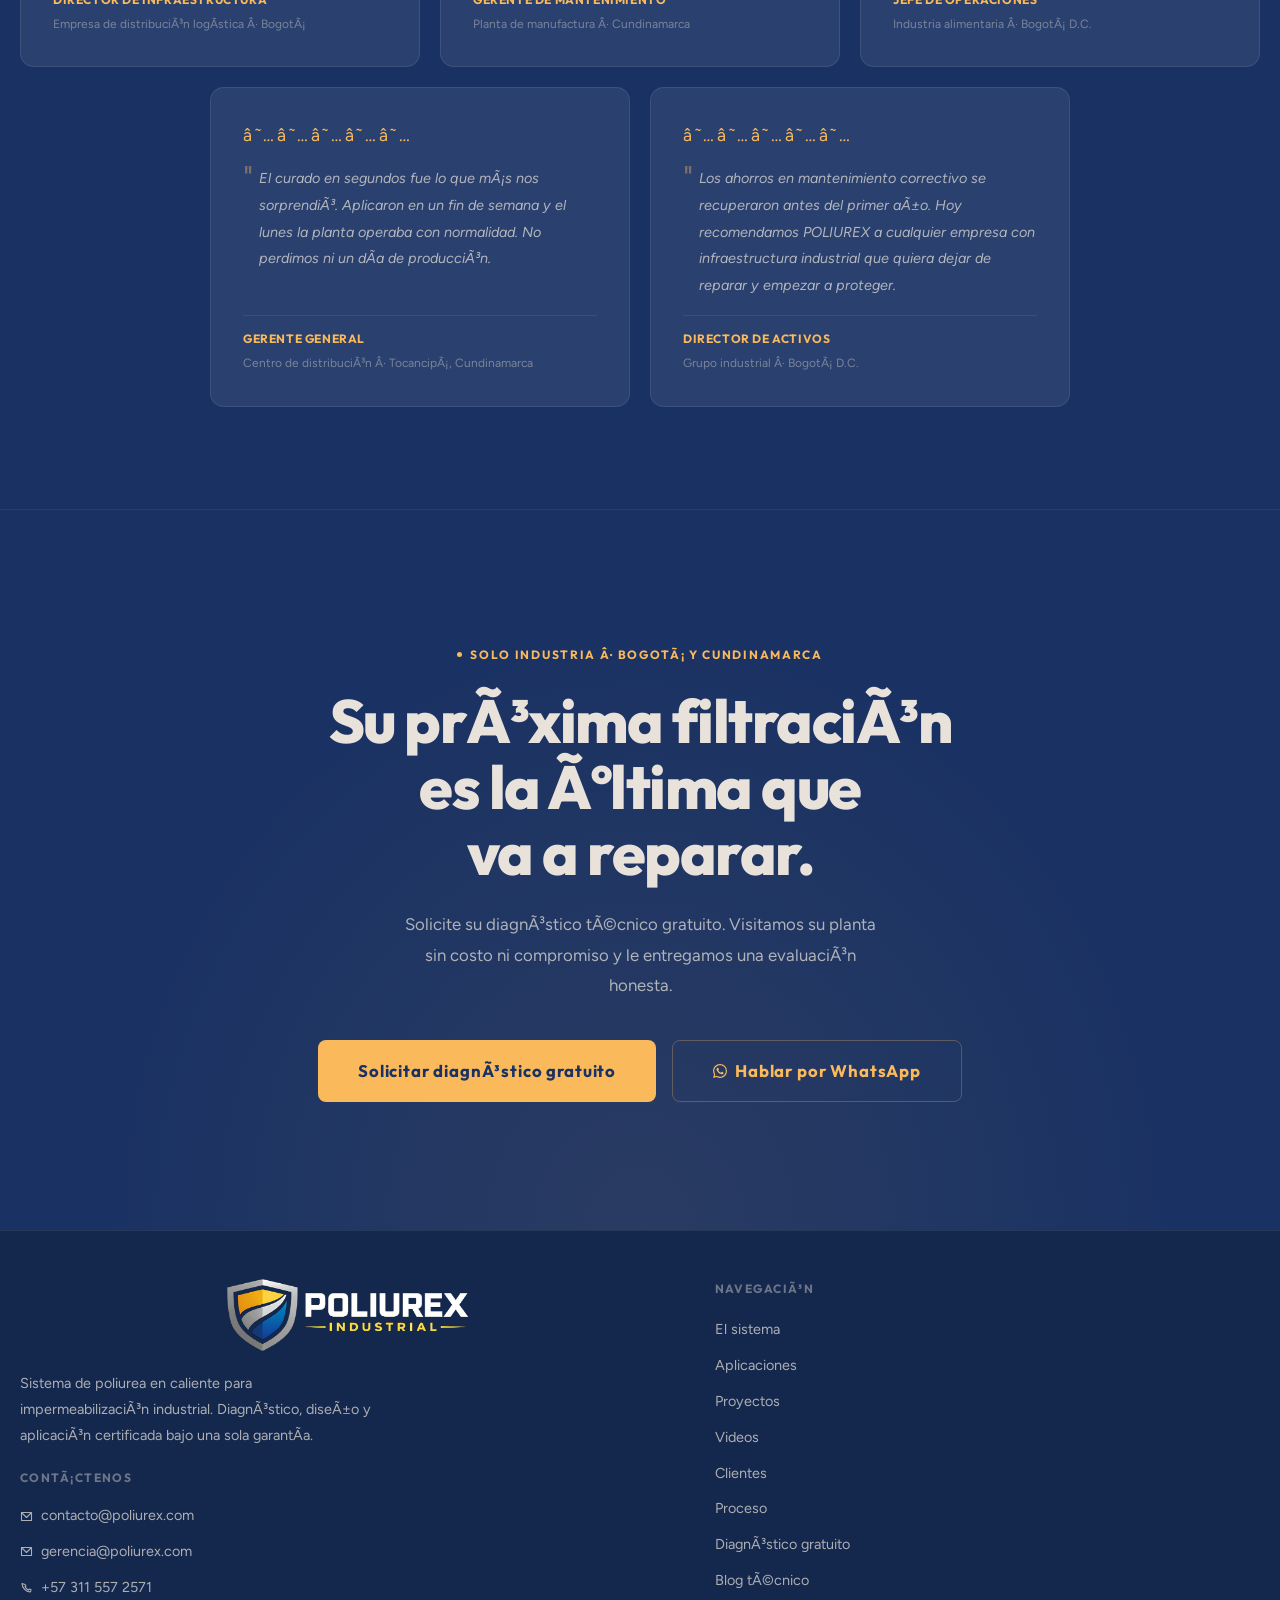
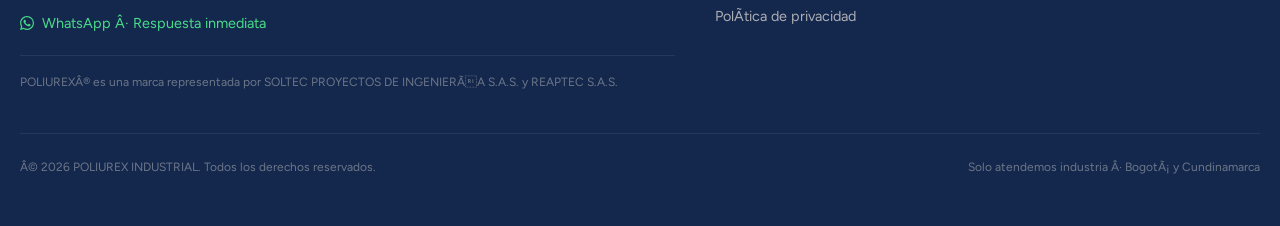
==== commit 580e8f00: "Update index.html Google analytics" ====
--- a/index.html
+++ b/index.html
@@ -1,6 +1,15 @@
 <!DOCTYPE html>
 <html lang="es">
 <head>
+  <!-- Google tag (gtag.js) -->
+<script async src="https://www.googletagmanager.com/gtag/js?id=G-9YW05FLM0P"></script>
+<script>
+  window.dataLayer = window.dataLayer || [];
+  function gtag(){dataLayer.push(arguments);}
+  gtag('js', new Date());
+
+  gtag('config', 'G-9YW05FLM0P');
+</script>
   <!-- Google tag (gtag.js) -->
 <script async src="https://www.googletagmanager.com/gtag/js?id=AW-18123391991"></script>
 <script>
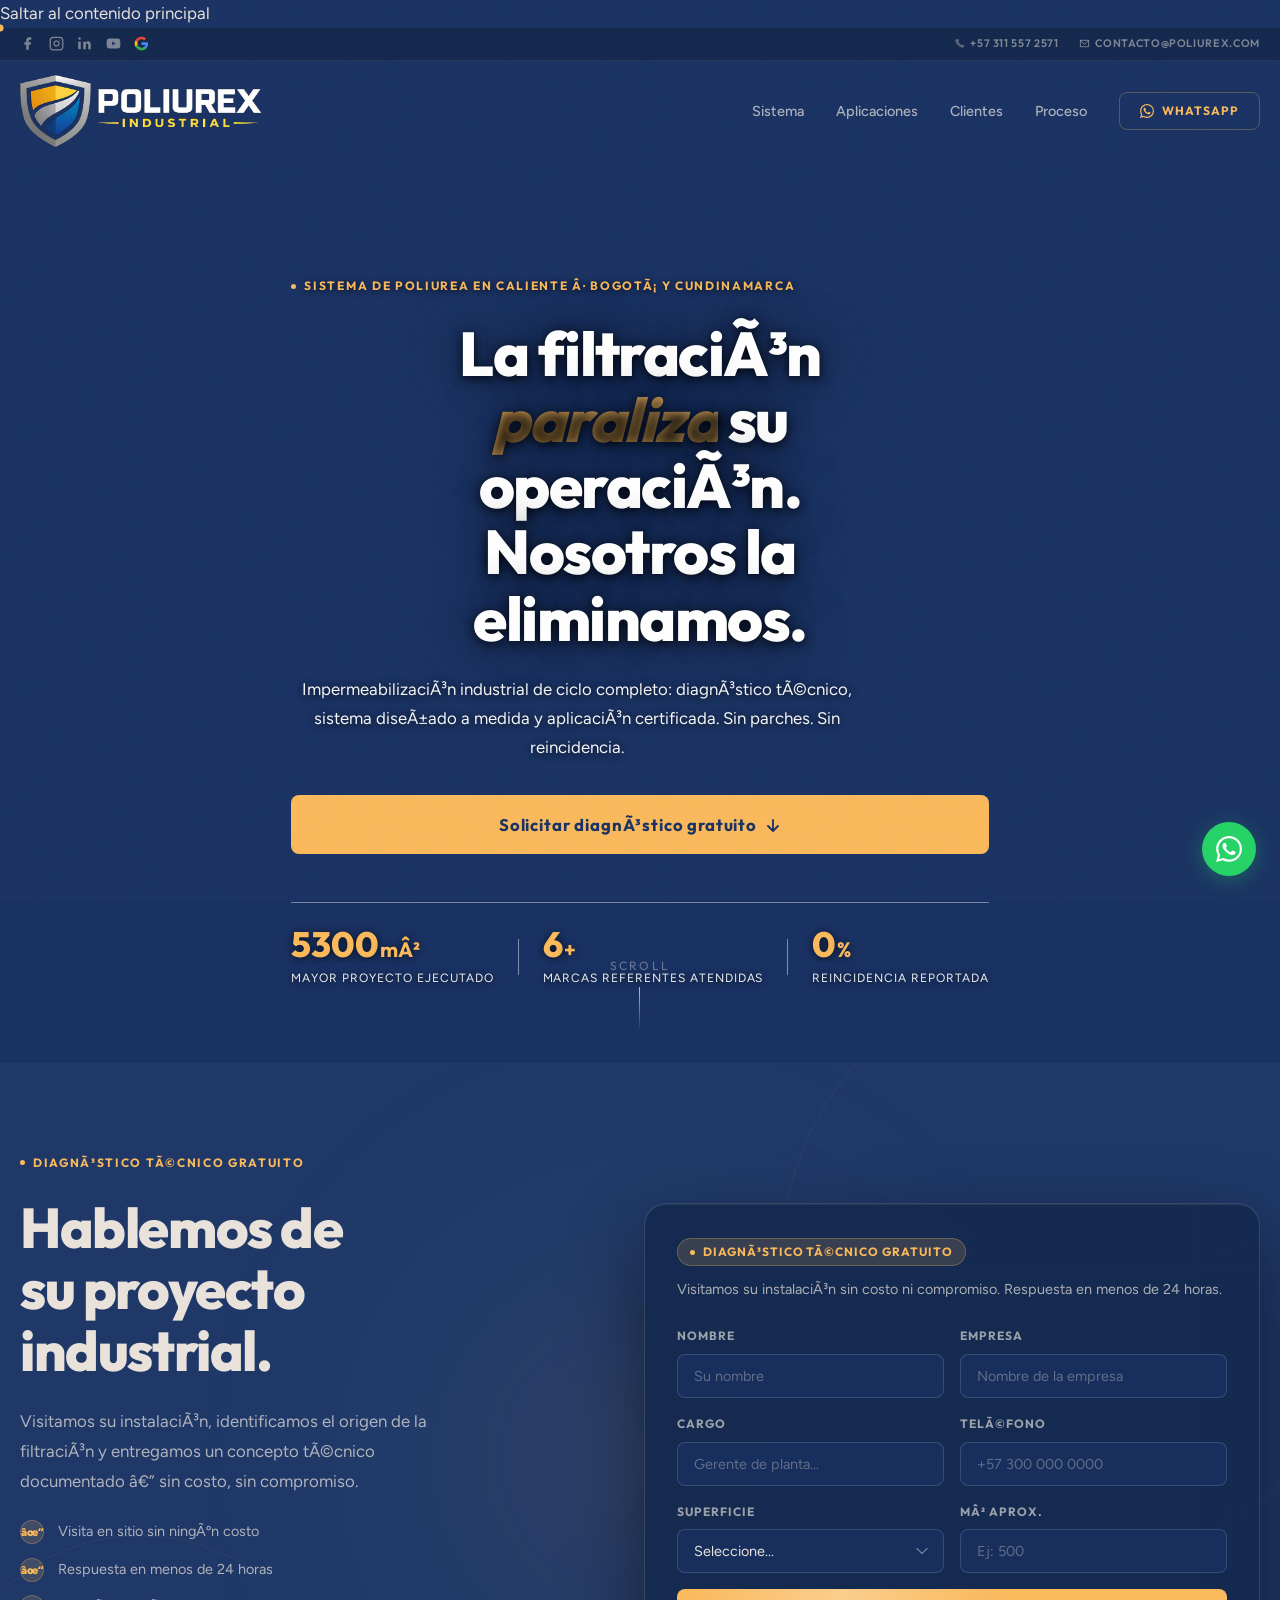
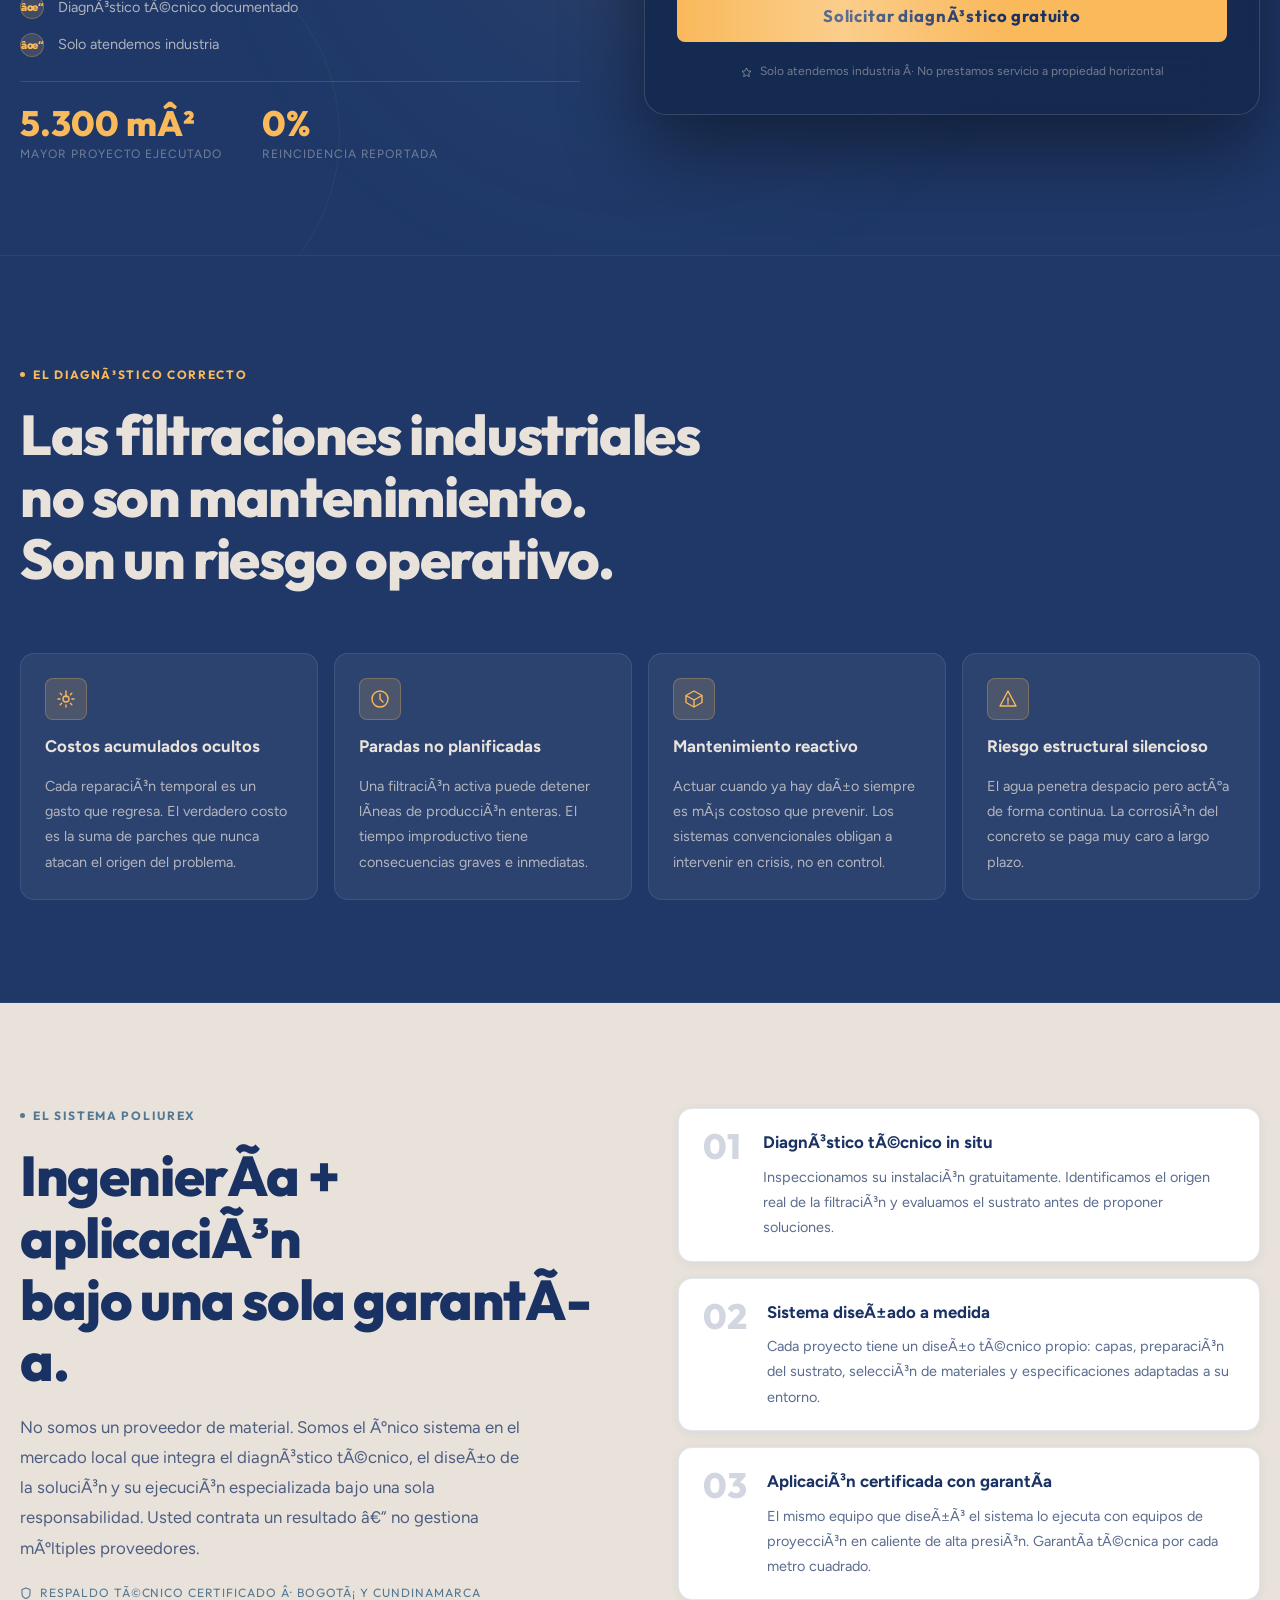
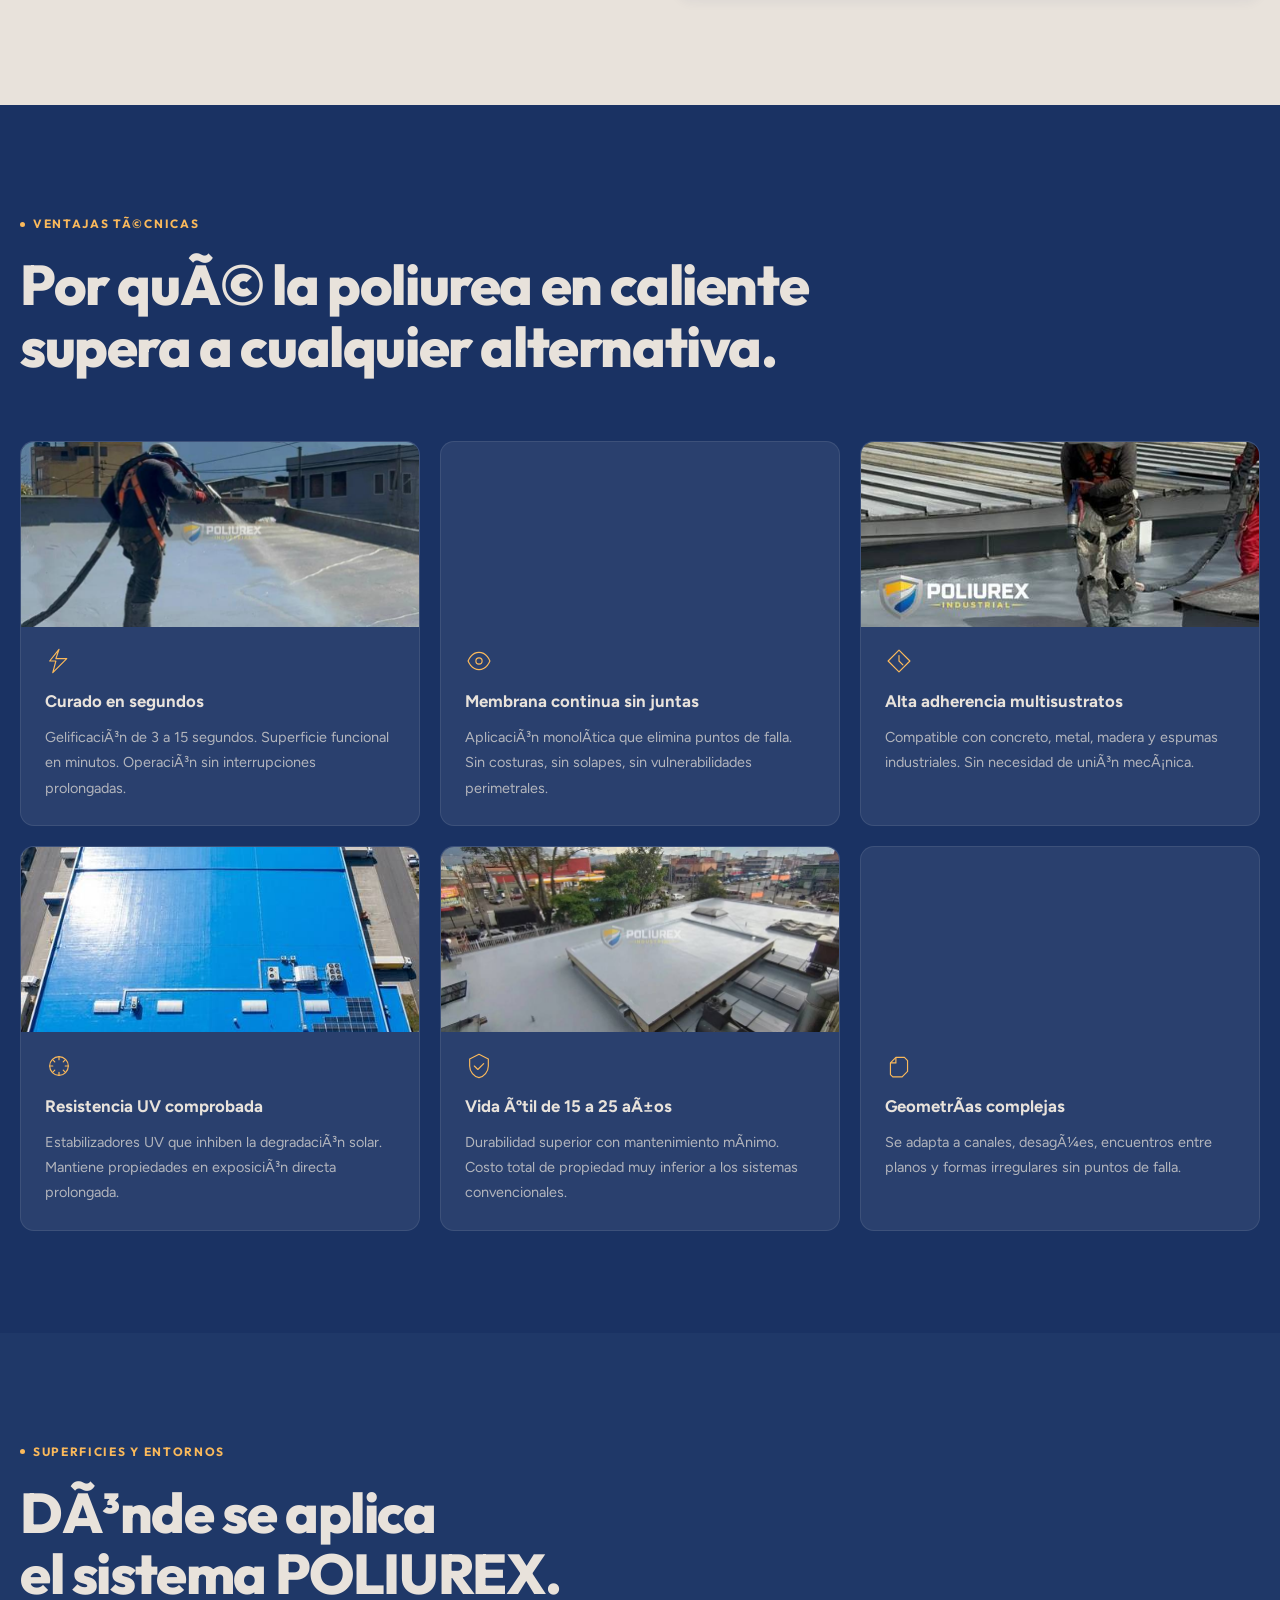
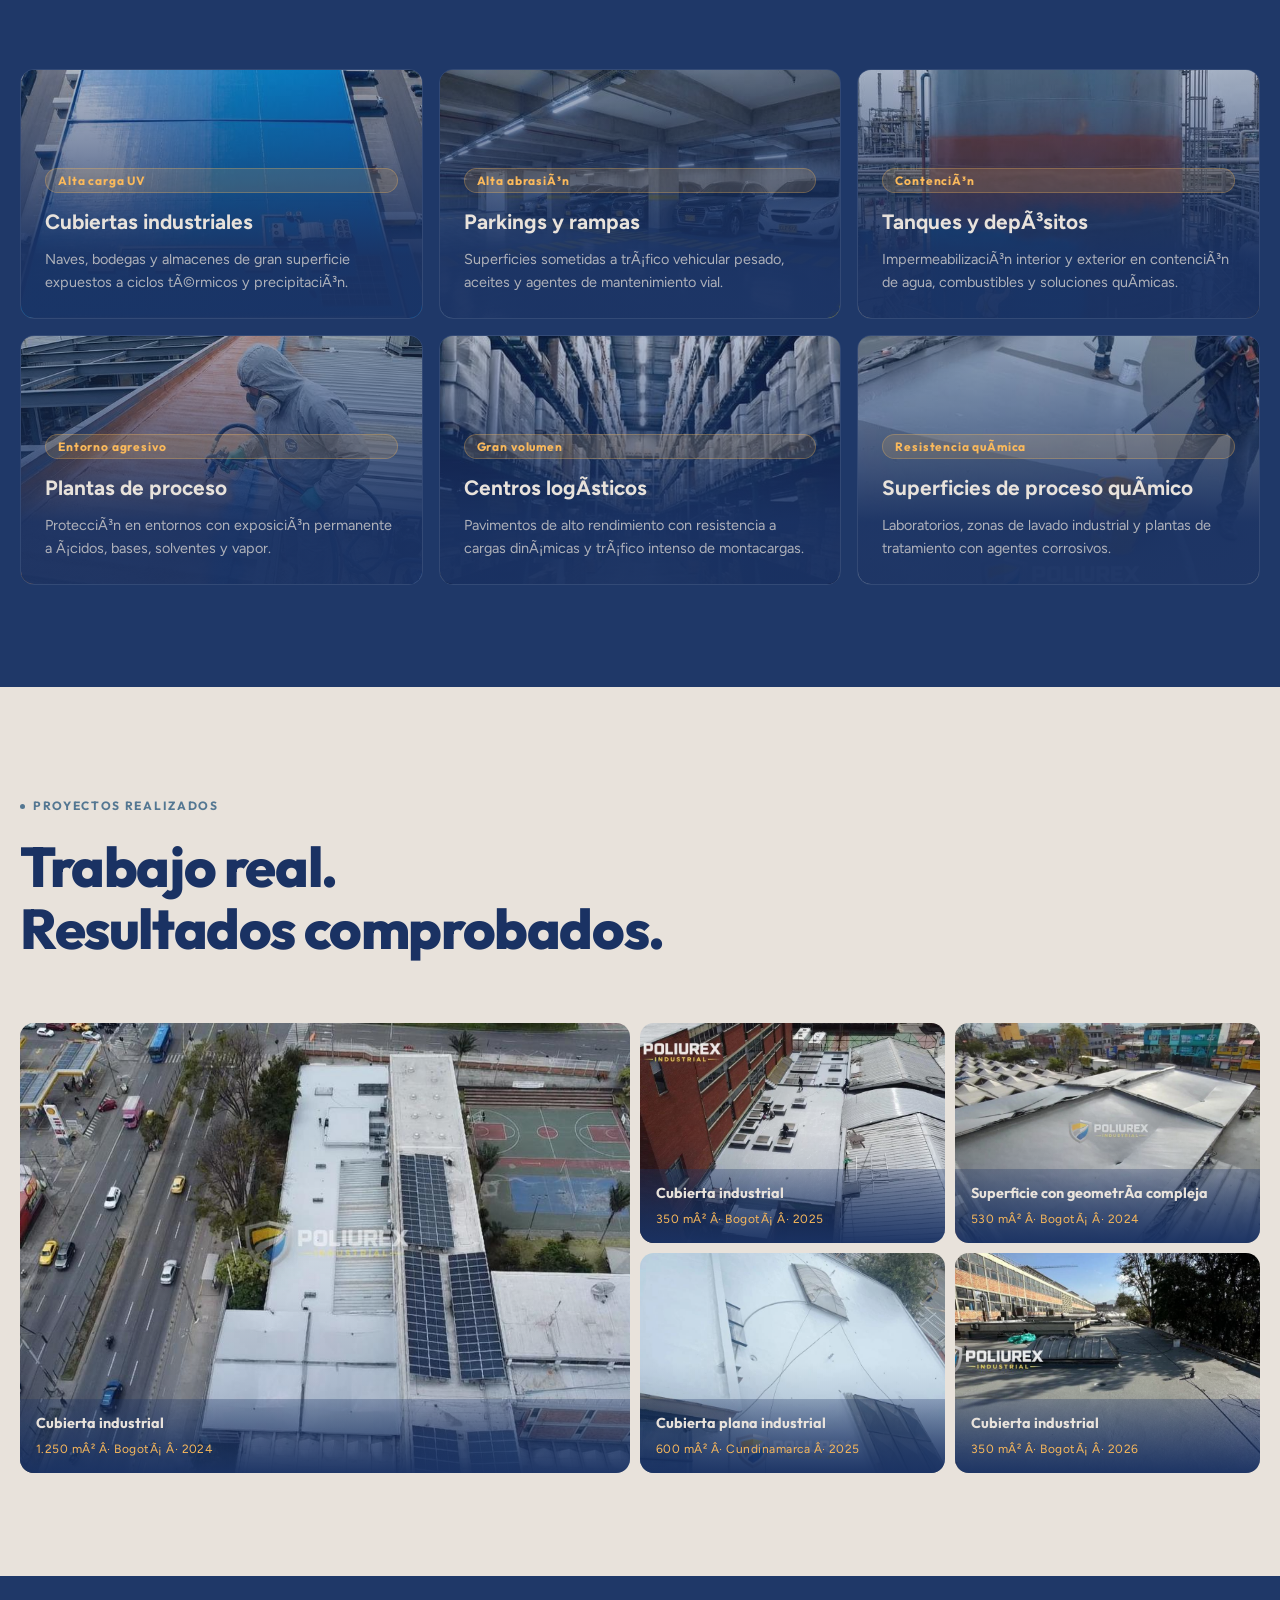
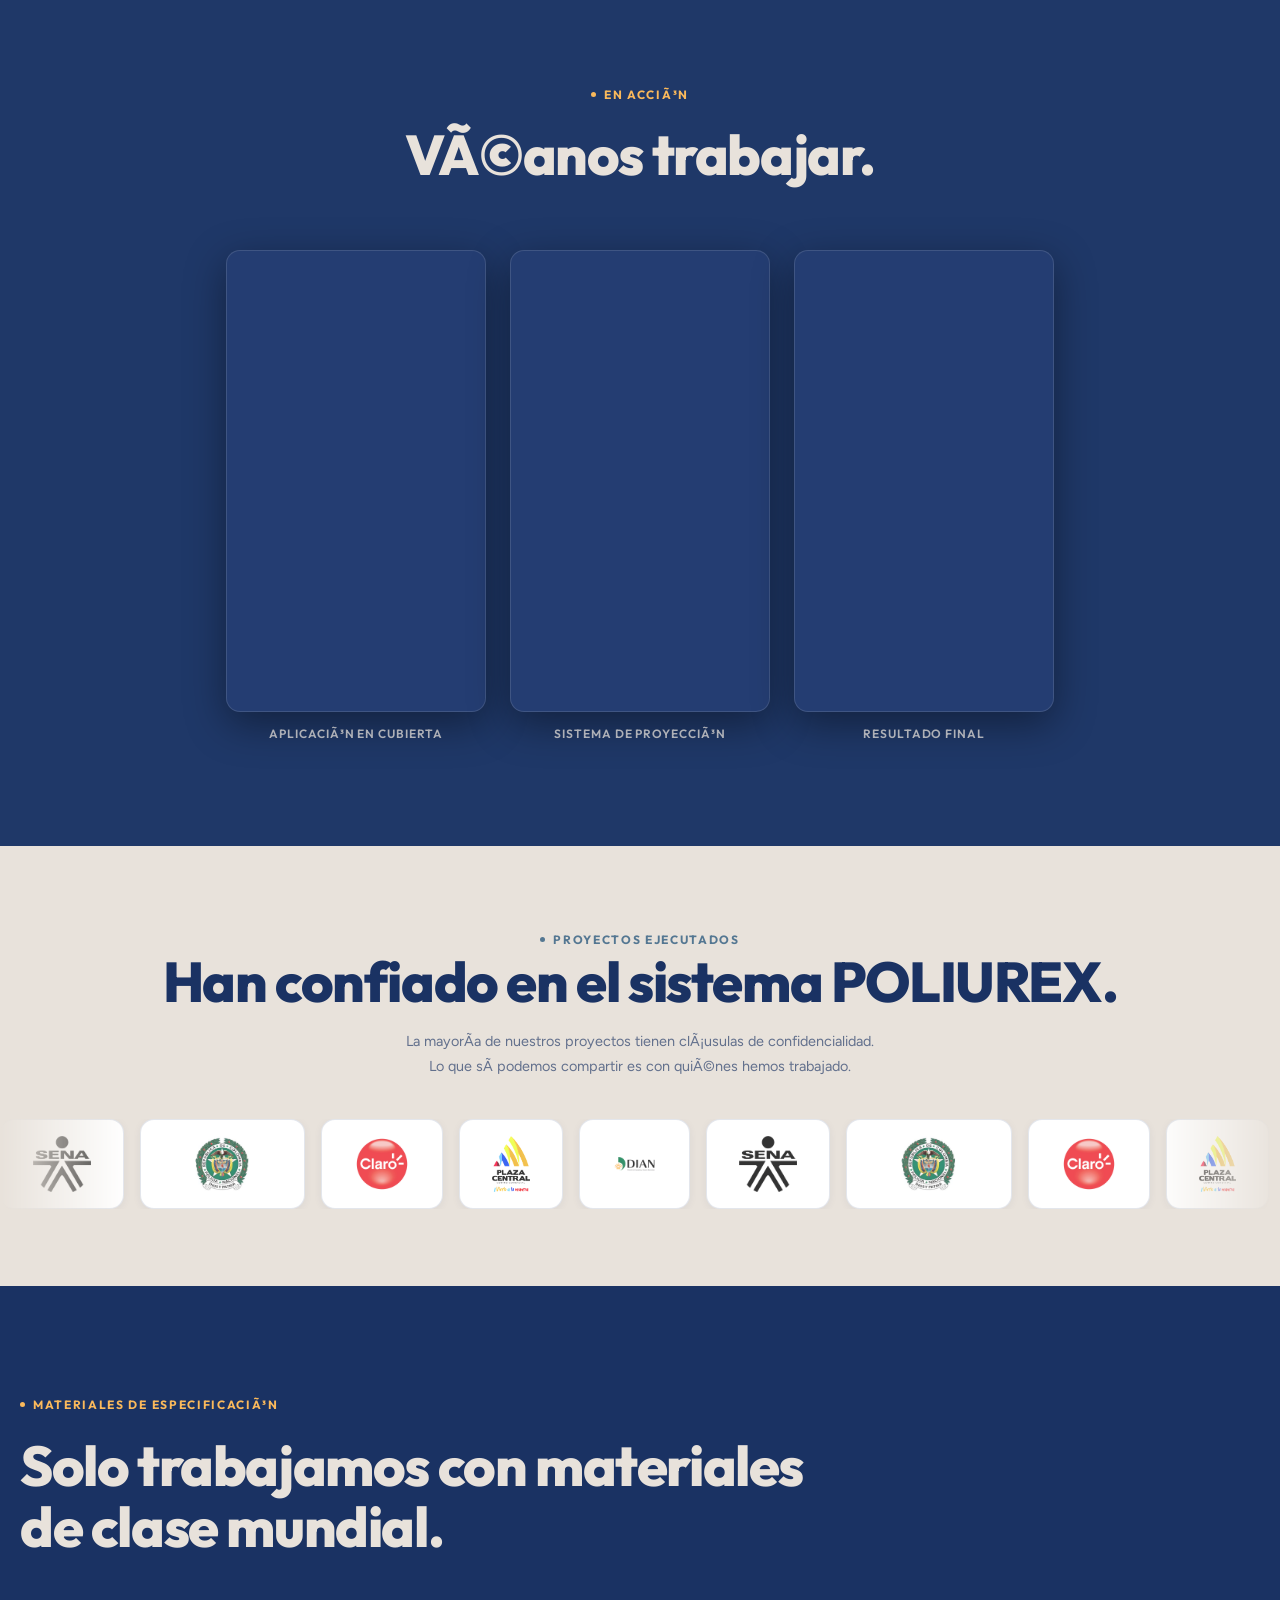
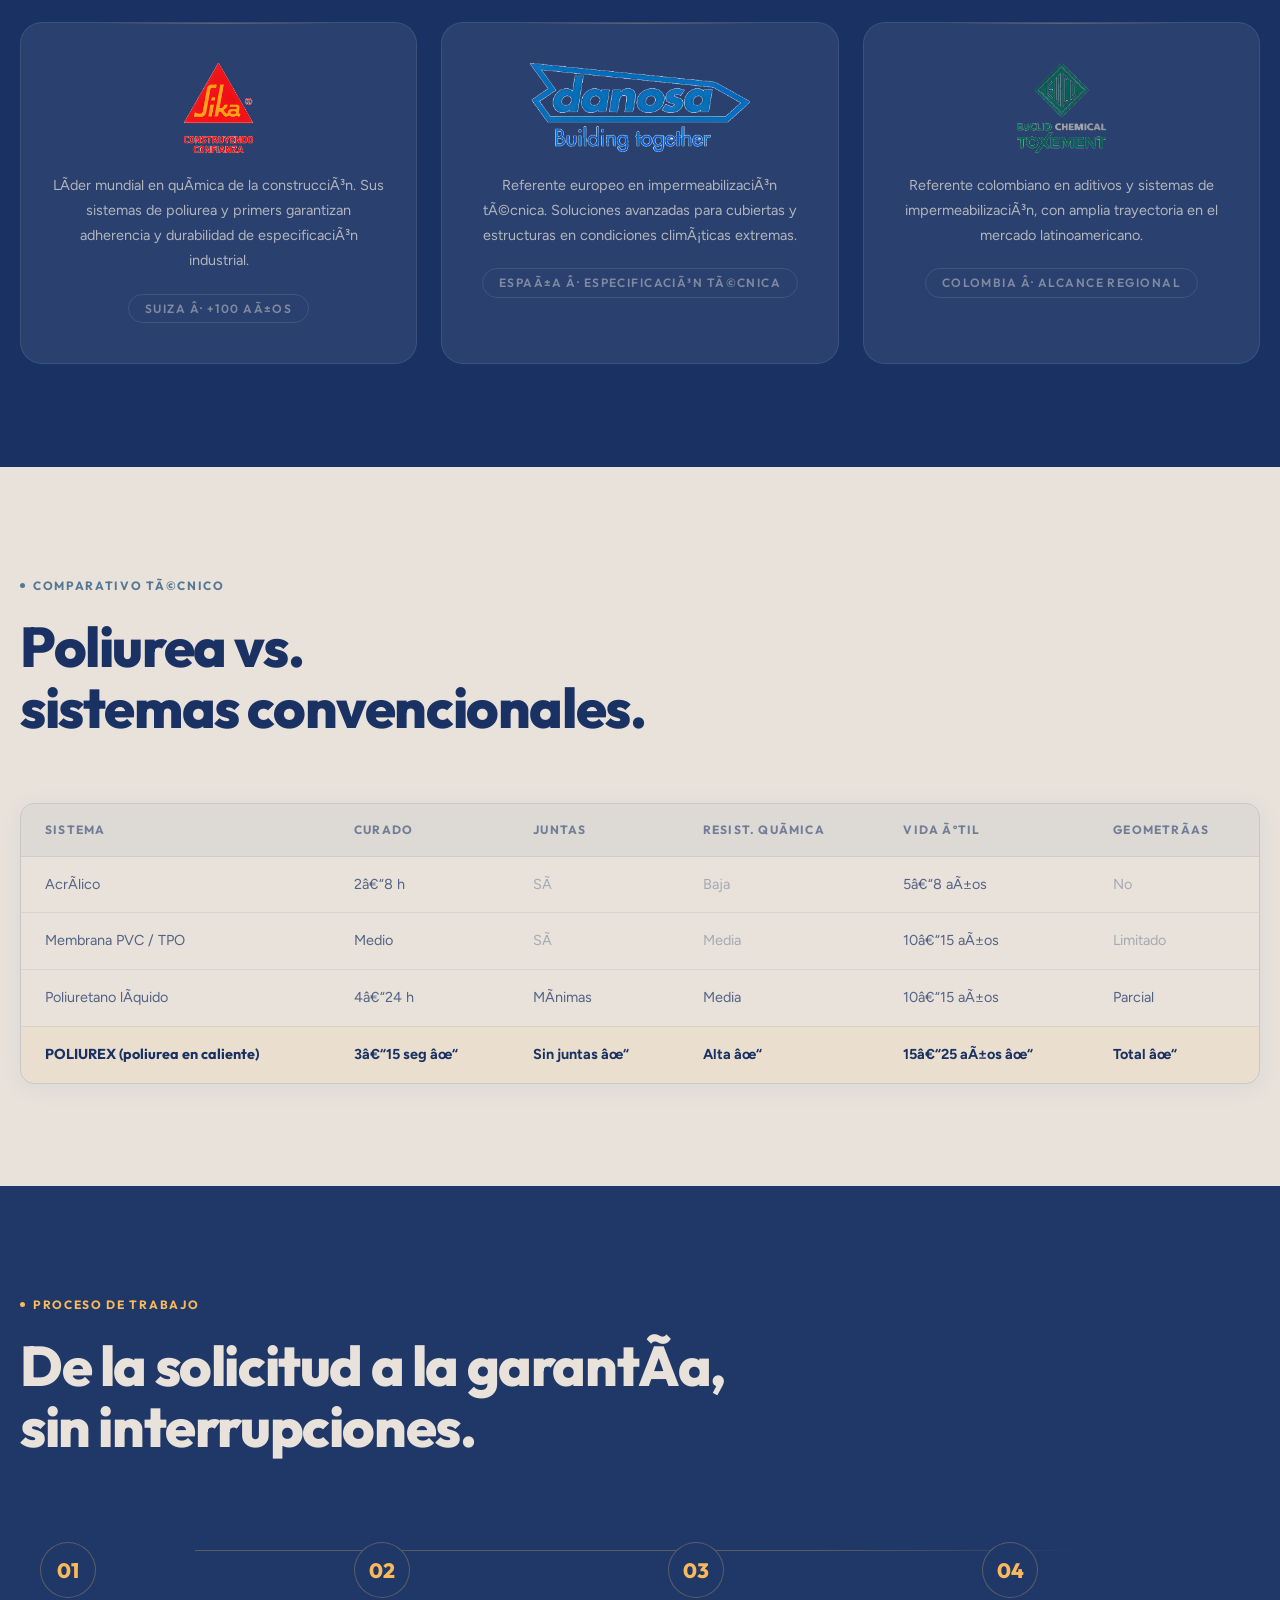
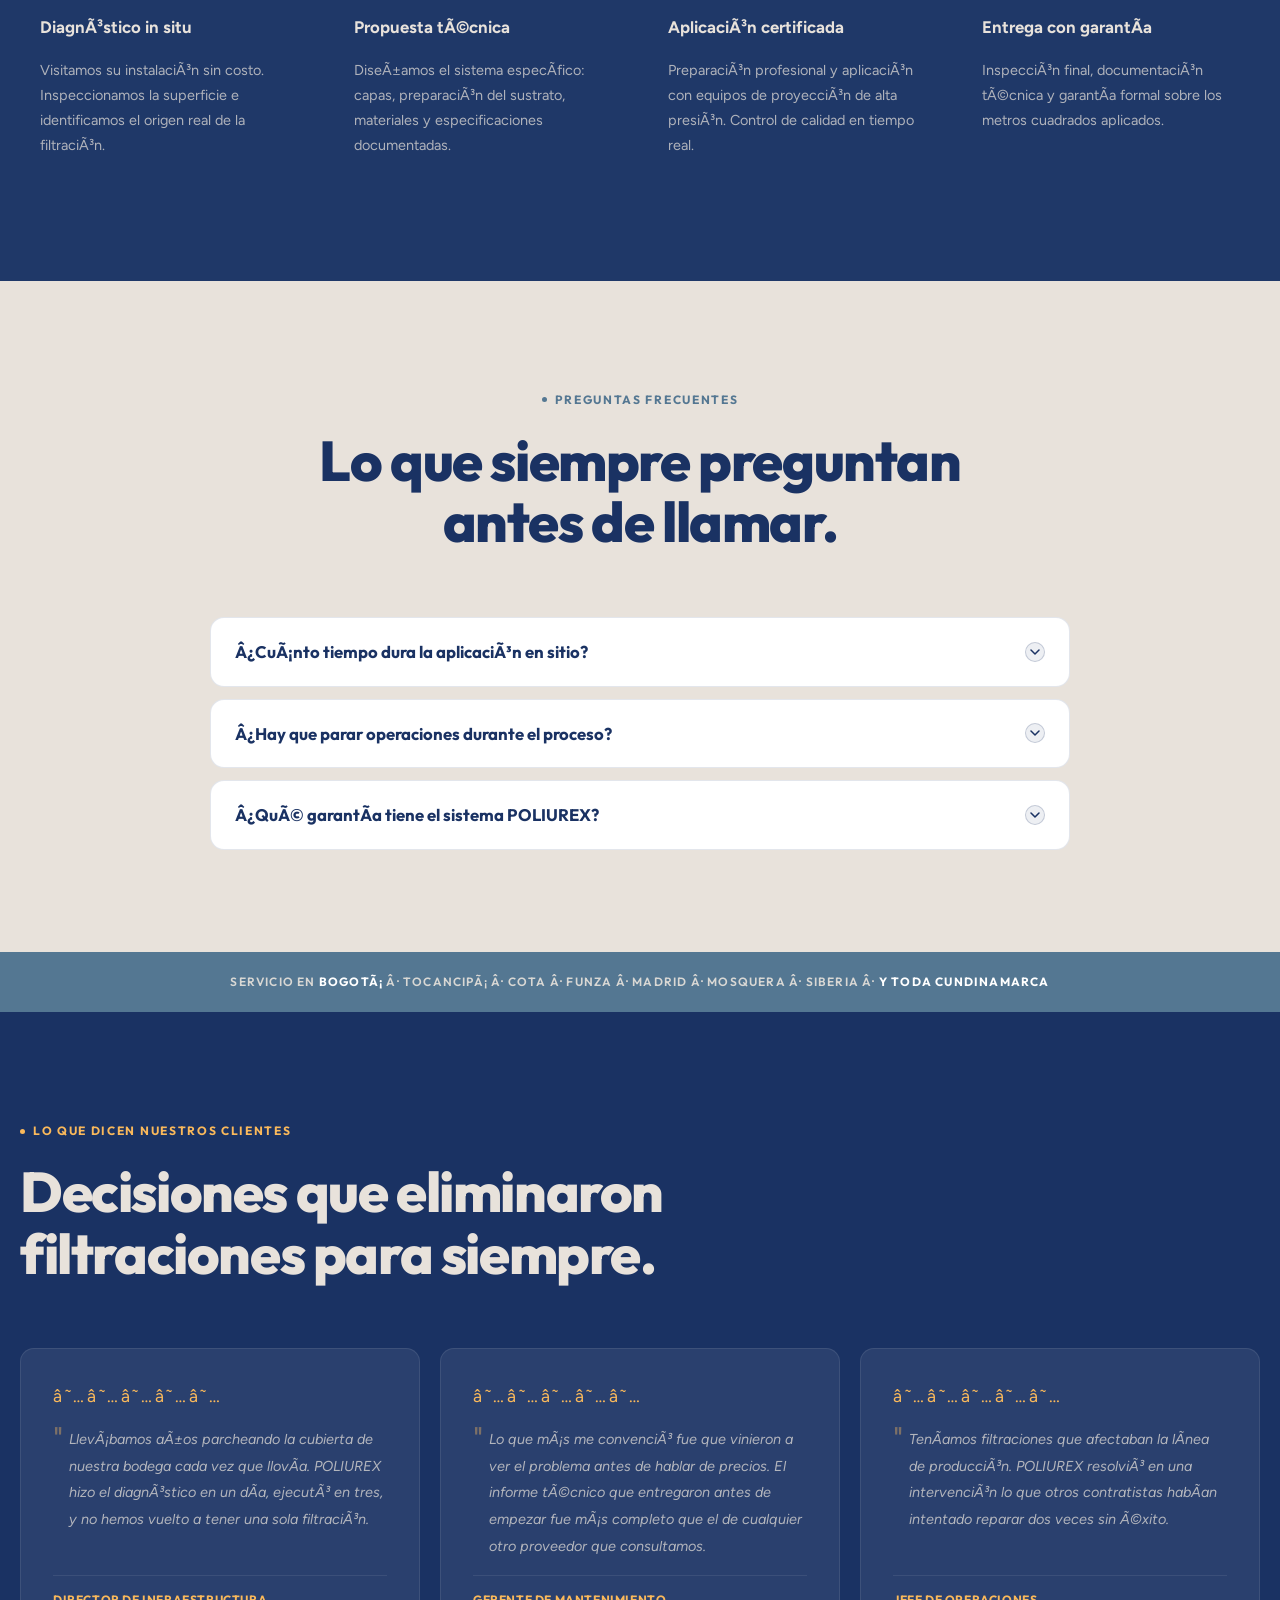
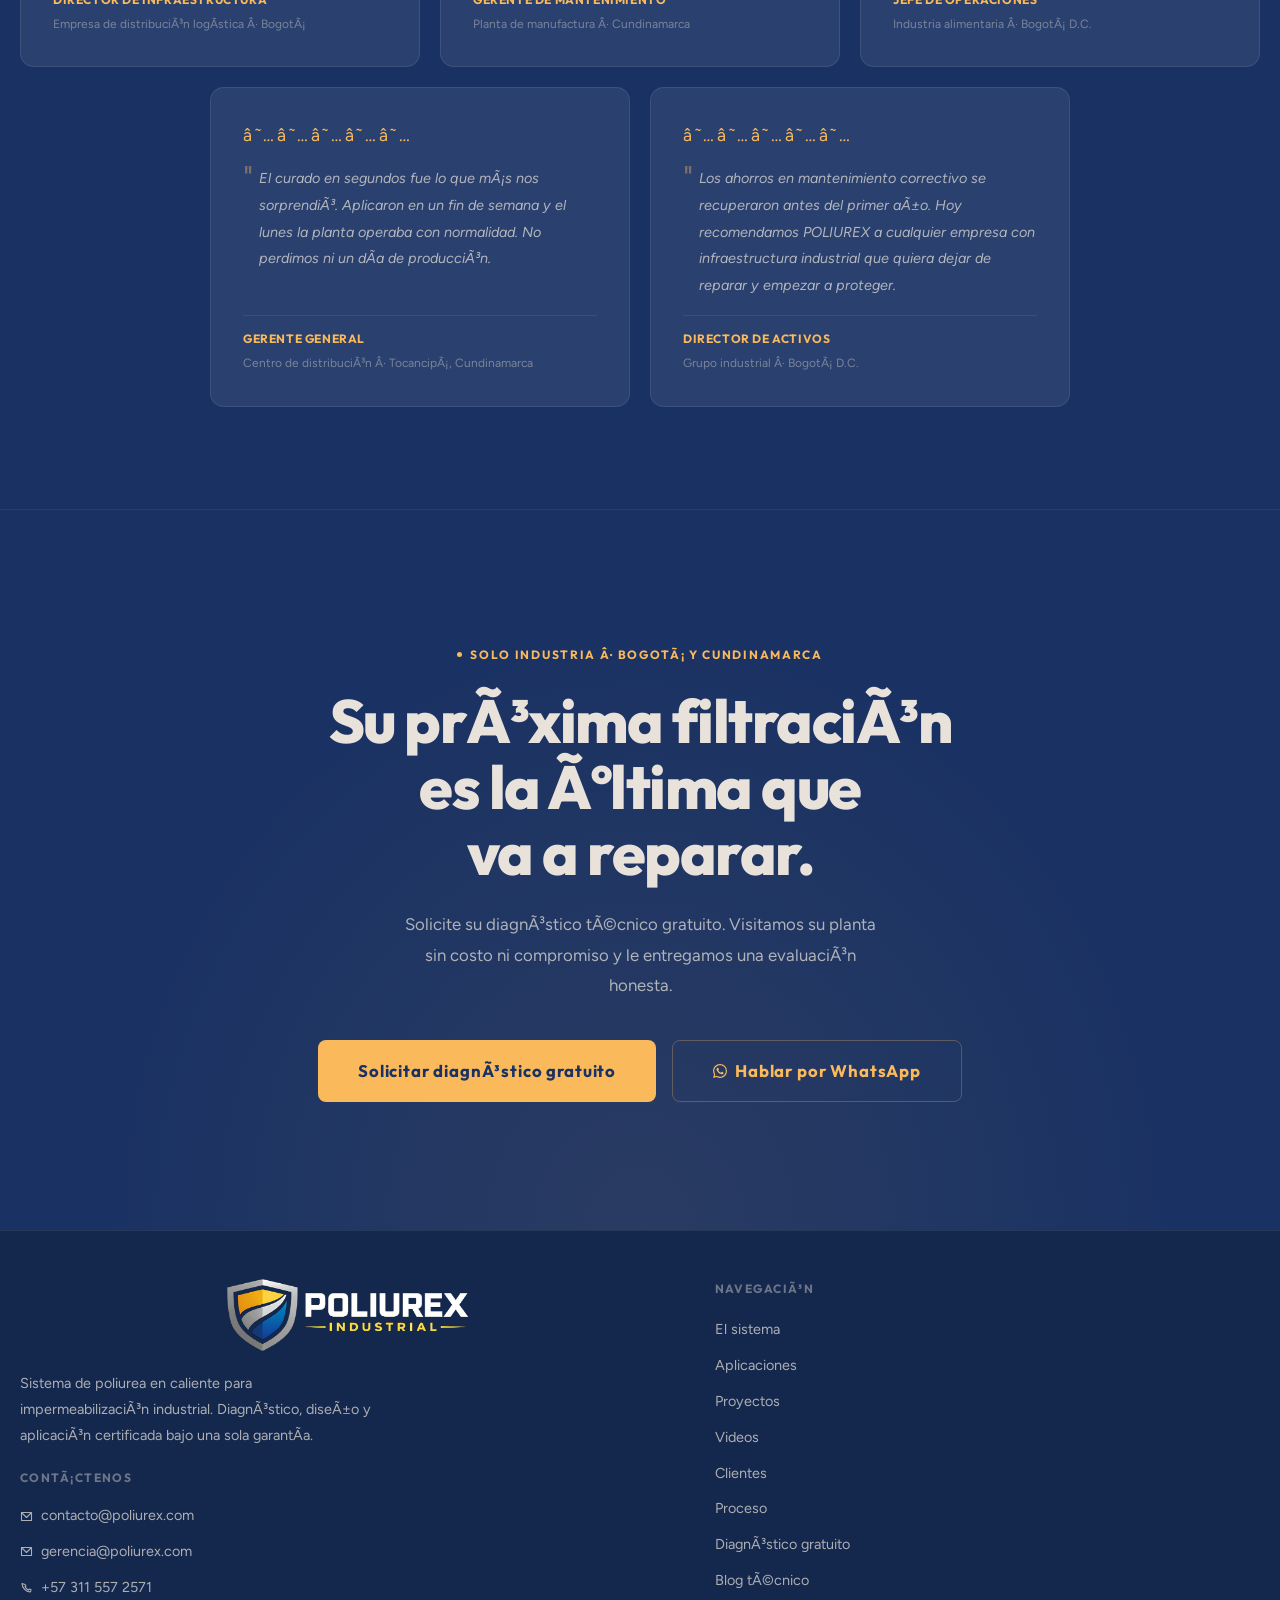
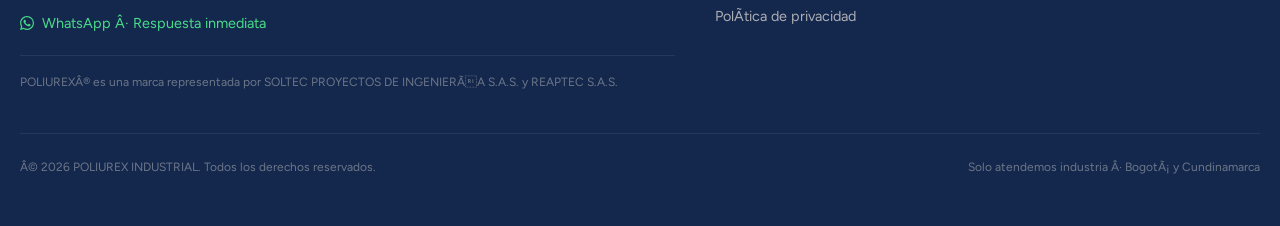
==== commit 783e9536: "Update index.html Analytics" ====
--- a/index.html
+++ b/index.html
@@ -1,16 +1,15 @@
 <!DOCTYPE html>
 <html lang="es">
 <head>
-  <!-- Google tag (gtag.js) -->
-<script async src="https://www.googletagmanager.com/gtag/js?id=G-9YW05FLM0P"></script>
+<!-- Google tag (gtag.js) -->
+<script async src="https://www.googletagmanager.com/gtag/js?id=G-PX7DECW8B0"></script>
 <script>
   window.dataLayer = window.dataLayer || [];
   function gtag(){dataLayer.push(arguments);}
   gtag('js', new Date());
 
-  gtag('config', 'G-9YW05FLM0P');
-</script>
-  <!-- Google tag (gtag.js) -->
+  gtag('config', 'G-PX7DECW8B0');
+</script>  <!-- Google tag (gtag.js) -->
 <script async src="https://www.googletagmanager.com/gtag/js?id=AW-18123391991"></script>
 <script>
   window.dataLayer = window.dataLayer || [];
